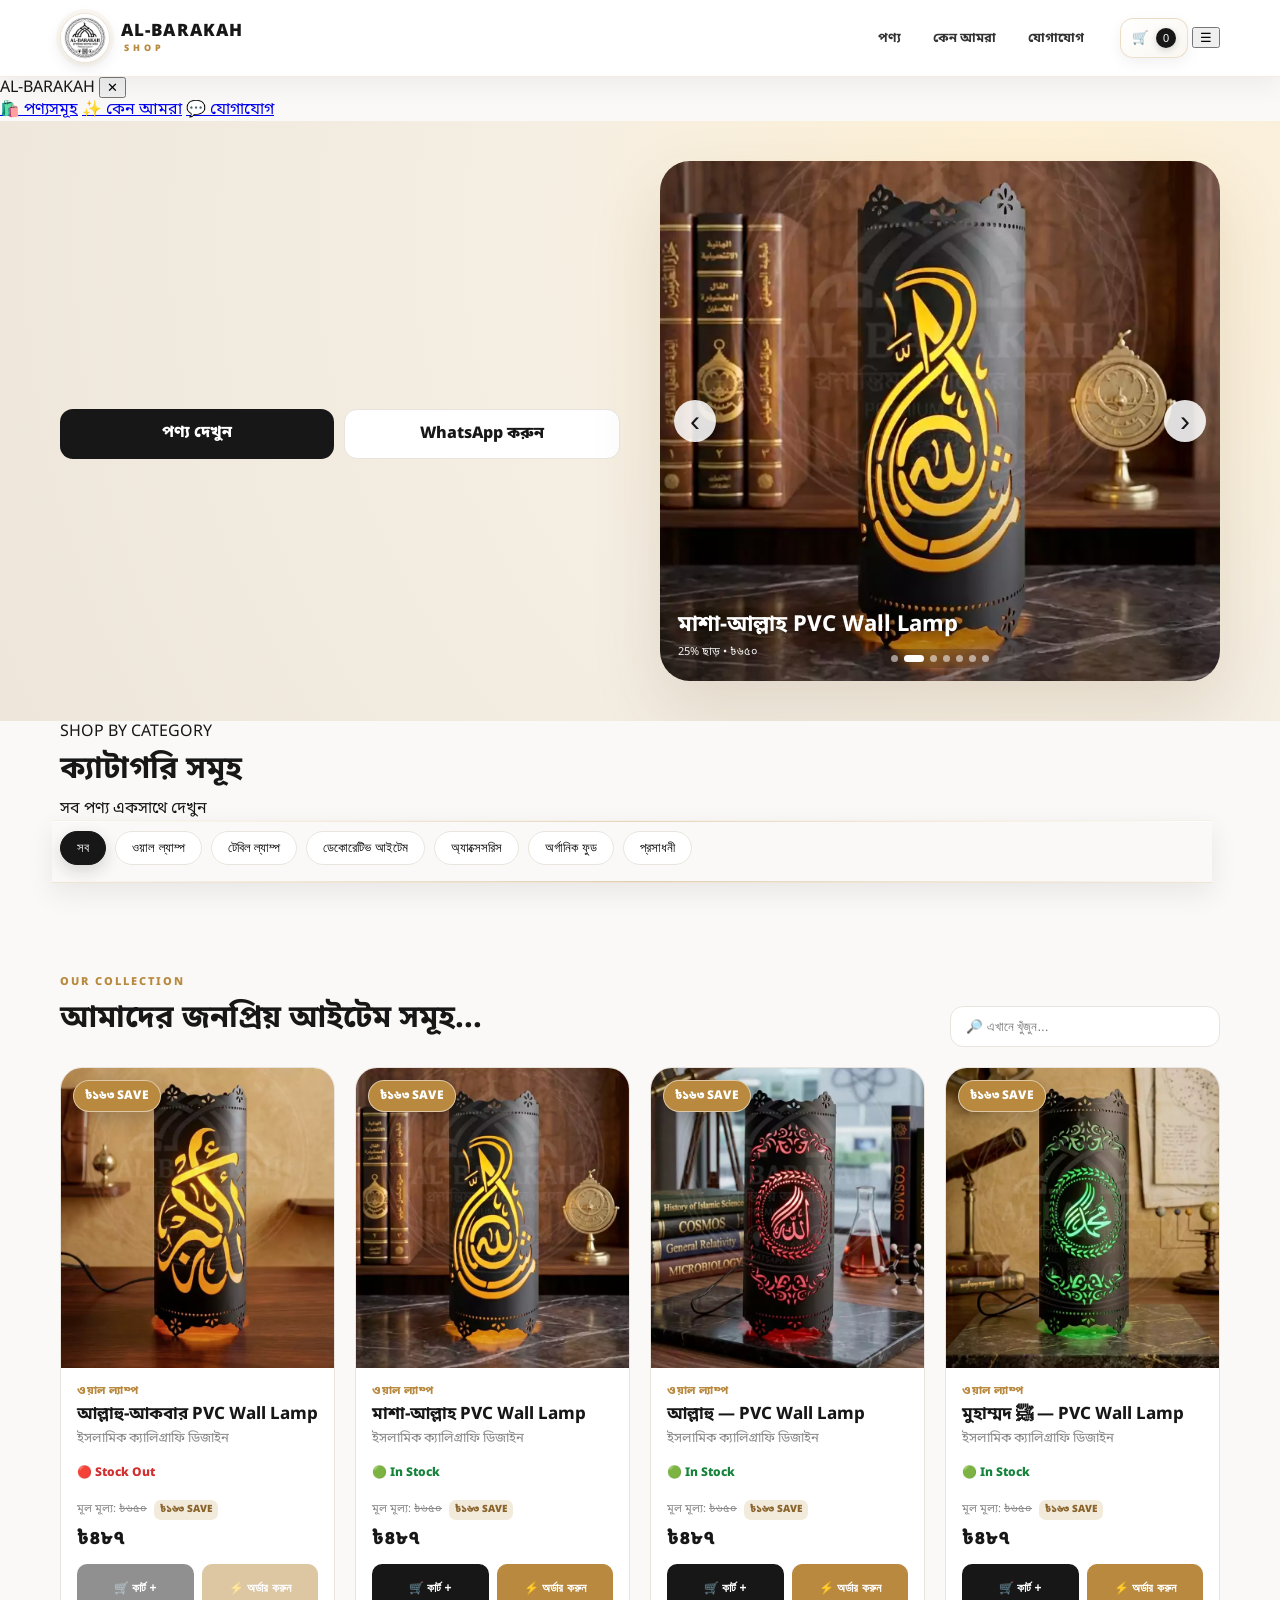
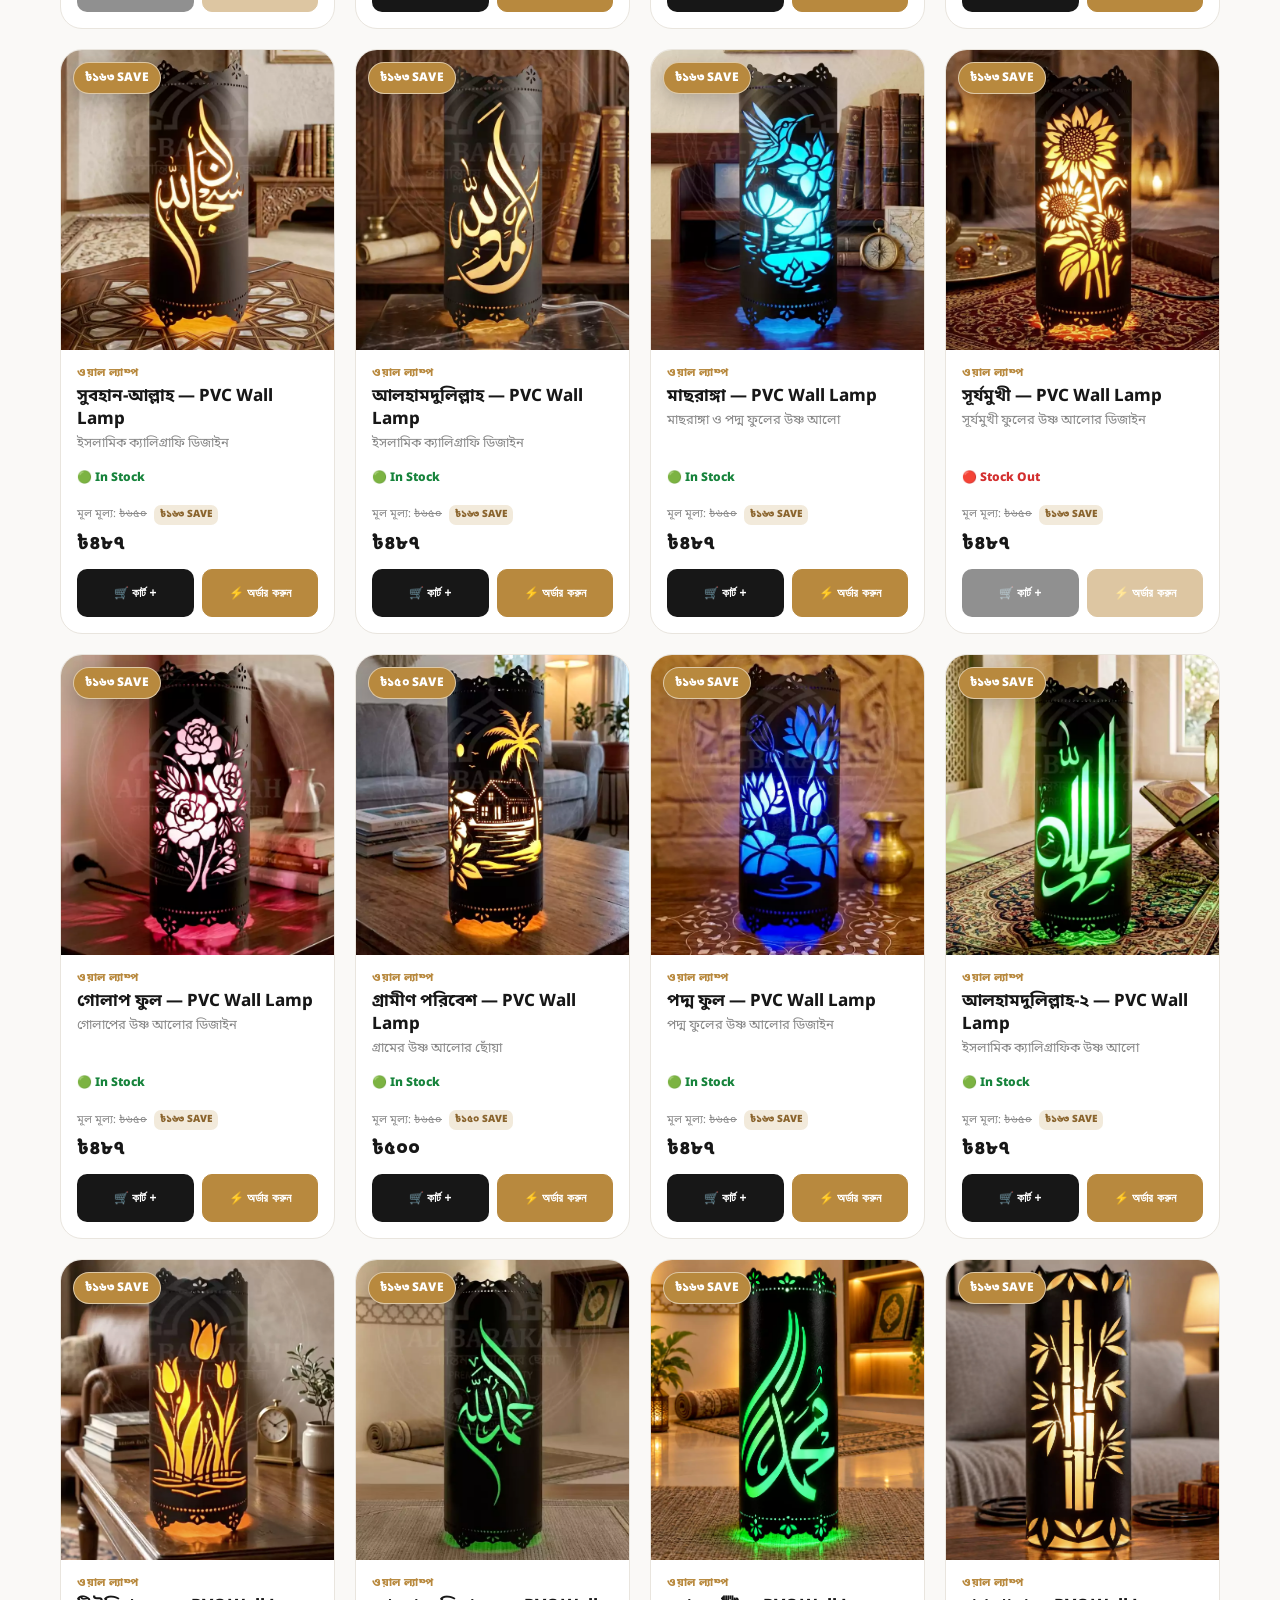
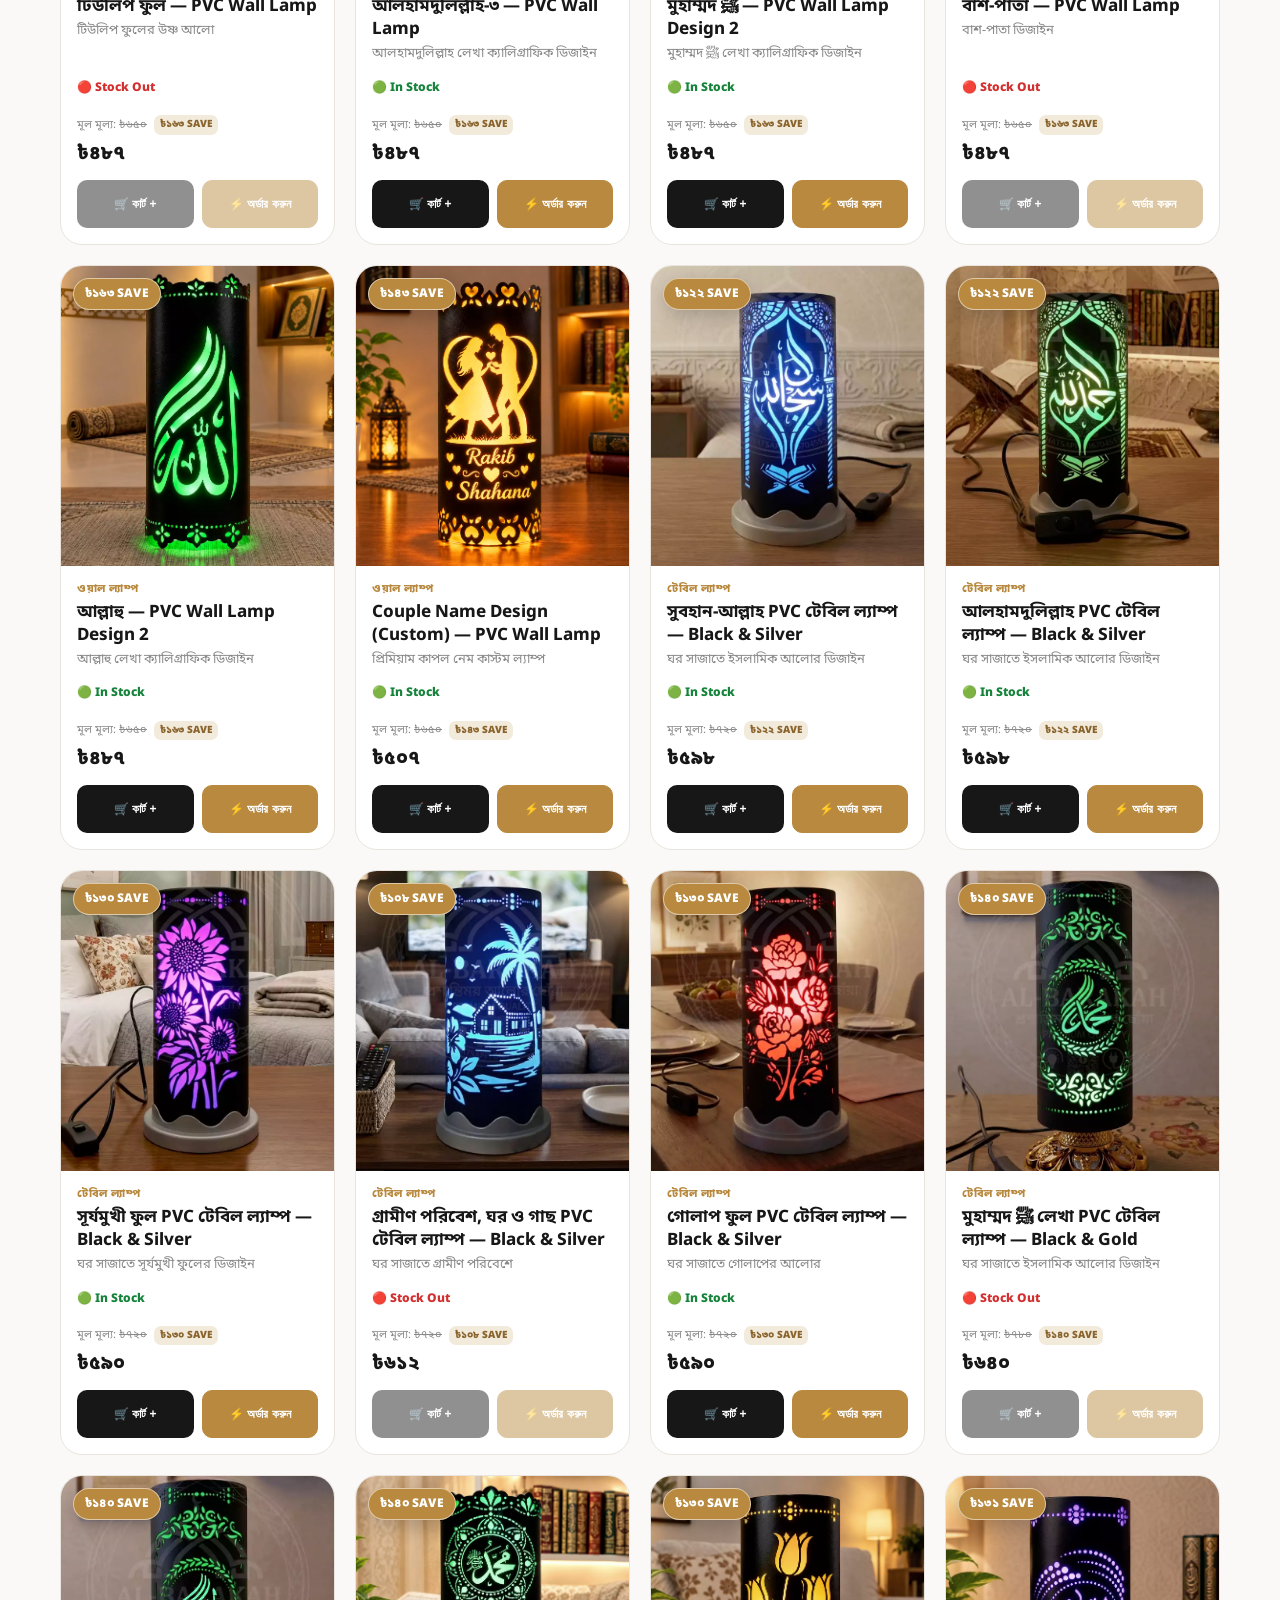
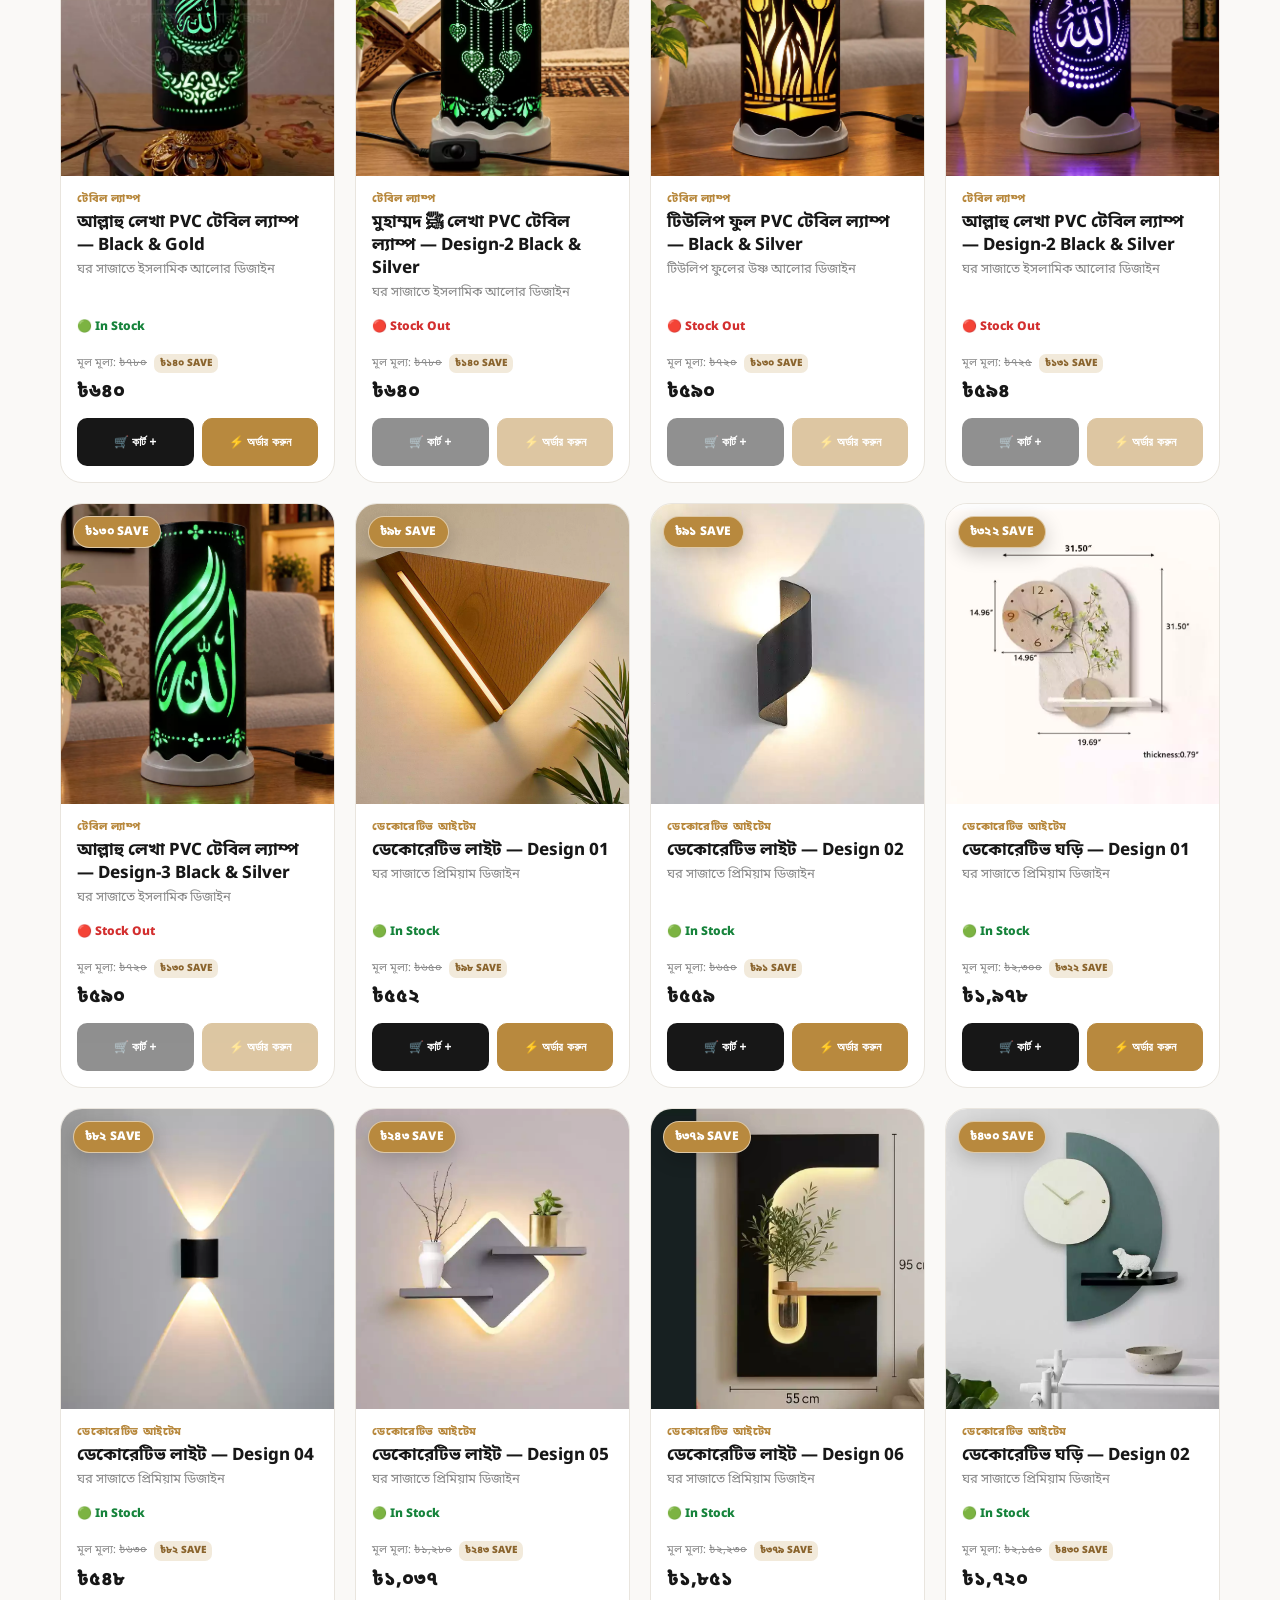
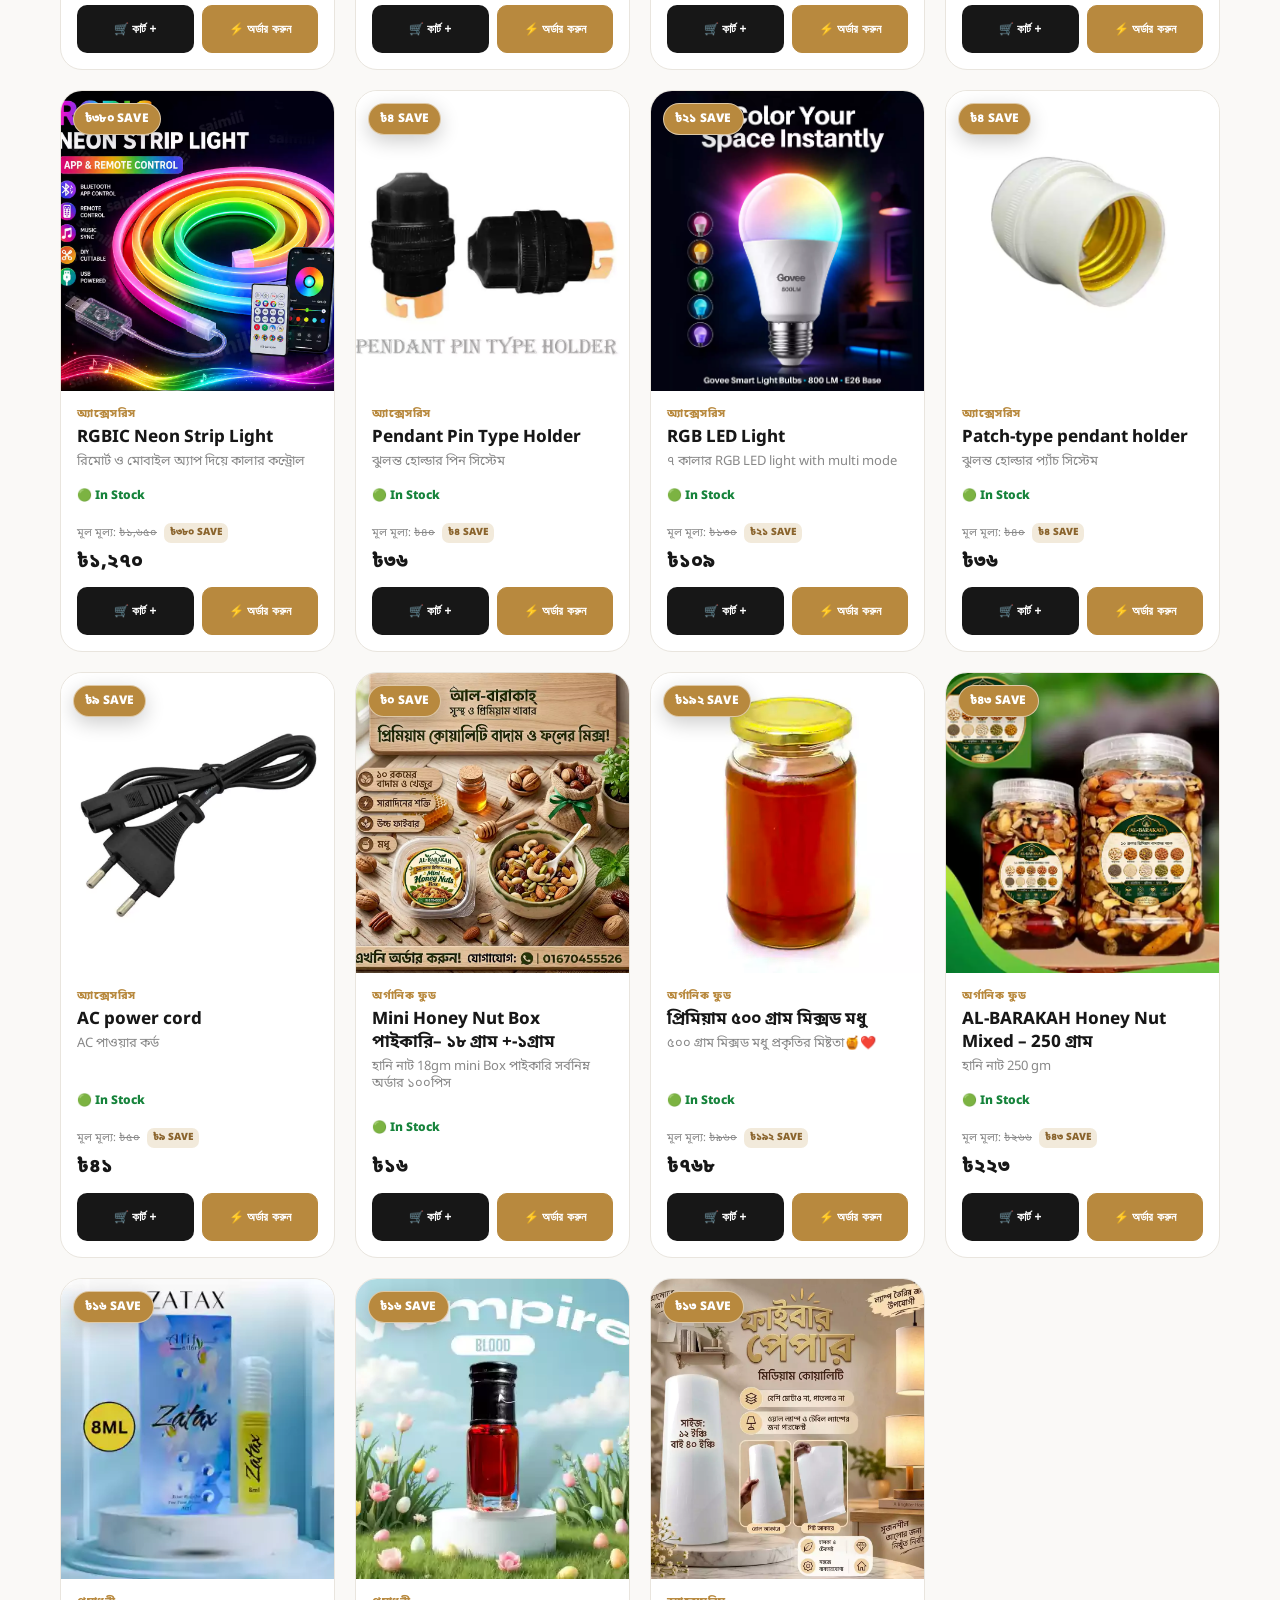
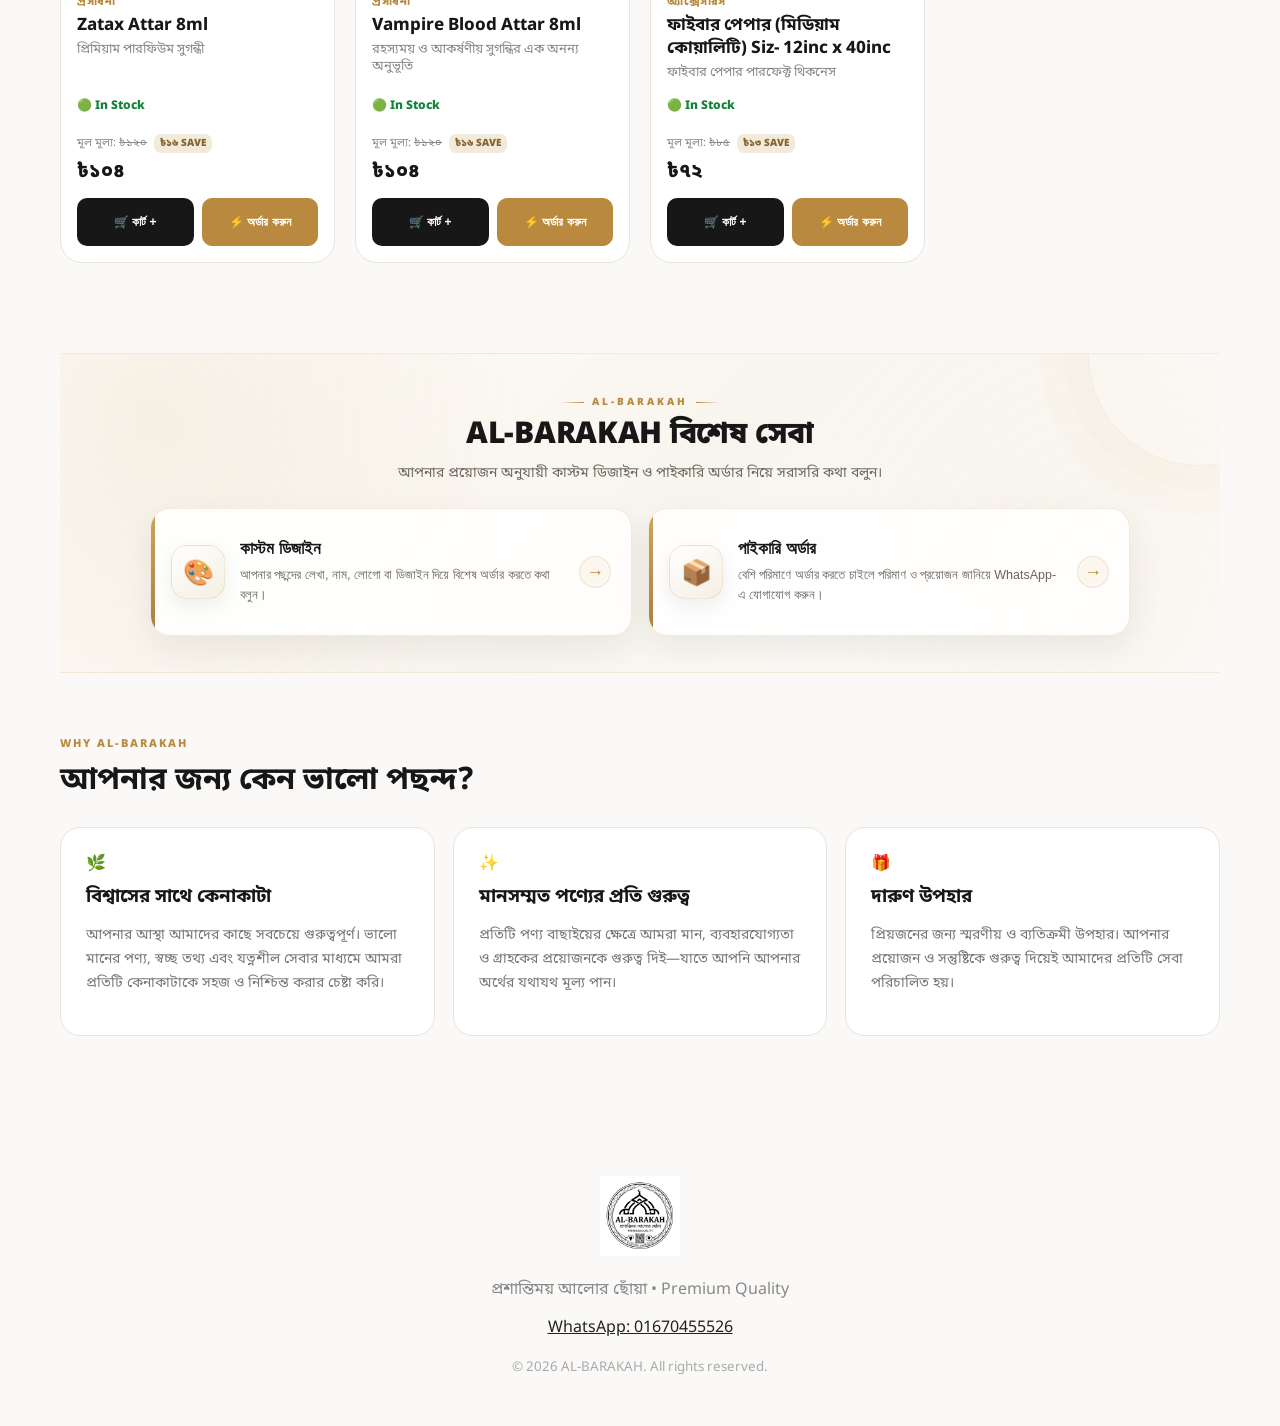
==== index.html @ 03fbe074 "Update index.html" ====
<!DOCTYPE html>
<html lang="bn">
<head>
<meta charset="UTF-8">
<meta name="viewport" content="width=device-width, initial-scale=1.0">
<title>AL-BARAKAH | Premium Products & Trusted Service</title>
<meta name="description" content="AL-BARAKAH Premium Decorative Lamp">
<link rel="stylesheet" href="style.css">
<script>
/* ===== AL-BARAKAH: Always open at the real page top ===== */
(function(){
  try { history.scrollRestoration = "manual"; } catch(e) {}
  function openPageAtTop(){
    if (!window.location.hash) {
      window.scrollTo(0, 0);
      document.documentElement.scrollTop = 0;
      document.body.scrollTop = 0;
    }
  }
  window.addEventListener("load", function(){
    requestAnimationFrame(function(){ setTimeout(openPageAtTop, 0); });
  });
  window.addEventListener("pageshow", function(){
    setTimeout(openPageAtTop, 0);
  });
})();
</script>
</head>
<body>
<header class="header">
  <div class="container nav">
    <a href="#" class="brand" aria-label="AL-BARAKAH SHOP"><span class="brand-logo"><img src="images/logo.webp" alt="AL-BARAKAH"></span><span class="brand-copy"><strong>AL-BARAKAH</strong><small>SHOP</small></span></a>
    <nav class="desktop-nav"><a href="#products">পণ্য</a><a href="#why">কেন আমরা</a><a href="#contact">যোগাযোগ</a></nav>
    <div class="nav-actions">
      <button class="cart-btn" onclick="openCart()">🛒 <span id="cartCount">0</span></button>
      <button class="mobile-menu-btn" type="button" onclick="toggleMobileMenu()" aria-label="মেনু খুলুন" aria-expanded="false">☰</button>
    </div>
  </div>
</header>

<div id="mobileMenuOverlay" class="mobile-menu-overlay" onclick="closeMobileMenu(event)">
  <aside class="mobile-menu-panel" onclick="event.stopPropagation()">
    <div class="mobile-menu-top">
      <span>AL-BARAKAH</span>
      <button type="button" onclick="closeMobileMenu()">✕</button>
    </div>
    <div class="mobile-menu-links">
      <a href="#products" onclick="closeMobileMenu()">🛍️ <span>পণ্যসমূহ</span></a>
      <a href="#why" onclick="closeMobileMenu()">✨ <span>কেন আমরা</span></a>
      <a href="#contact" onclick="closeMobileMenu()">💬 <span>যোগাযোগ</span></a>
    </div>
  </aside>
</div>



<section class="hero">
 <div class="container hero-grid">
  <div class="hero-copy">
   <!-- <span class="pill">✨ PREMIUM QUALITY</span> 
   <!-- =====================================================
     AL-BARAKAH PREMIUM FLASH OFFER
===================================================== -->

<section class="alba-flash-offer" id="albaFlashOffer">

  <div class="container">

    <div class="flash-offer-card">

      <div class="flash-offer-glow"></div>

      <div class="flash-offer-content">

        <div class="flash-offer-badge">
          🔥 LIMITED TIME OFFER
        </div>

        <h2 id="offerTitle">
          ২৪ ঘণ্টার জন্য বিশেষ অফার!
        </h2>

        <p id="offerDescription">
          নির্দিষ্ট সময়ের মধ্যে অর্ডার করলে ডেলিভারি সম্পূর্ণ ফ্রি।
        </p>

        <div class="offer-benefit" id="offerBenefit">
          🚚 <strong>FREE DELIVERY</strong>
        </div>

        <div class="offer-countdown-title">
          ⏳ অফার শেষ হতে বাকি
        </div>

        <div class="offer-countdown">

          <div class="countdown-box">
            <strong id="offerDays">00</strong>
            <span>দিন</span>
          </div>

          <div class="countdown-separator">:</div>

          <div class="countdown-box">
            <strong id="offerHours">00</strong>
            <span>ঘণ্টা</span>
          </div>

          <div class="countdown-separator">:</div>

          <div class="countdown-box">
            <strong id="offerMinutes">00</strong>
            <span>মিনিট</span>
          </div>

          <div class="countdown-separator">:</div>

          <div class="countdown-box">
            <strong id="offerSeconds">00</strong>
            <span>সেকেন্ড</span>
          </div>

        </div>

        <div class="offer-expired" id="offerExpired">
          ⛔ এই অফারটির সময় শেষ হয়ে গেছে।
        </div>

        <a
          href="#products"
          class="offer-order-btn"
          id="offerOrderBtn"
        >
          🛒 এখনই অর্ডার করুন
        </a>

      </div>

    </div>

  </div>

</section>
   <div class="hero-actions"><a class="btn primary" href="#products">পণ্য দেখুন</a><a  class="btn ghost" href="https://wa.me/8801670455526" target="_blank">WhatsApp করুন</a></div>
  </div>
  <div class="hero-slider" id="heroSlider" aria-label="প্রোডাক্ট ছবি স্লাইডার">
   <div class="hero-slide-track" id="heroSlideTrack"></div>
   <button class="hero-slider-arrow hero-prev" type="button" onclick="heroPrev()" aria-label="আগের ছবি">‹</button>
   <button class="hero-slider-arrow hero-next" type="button" onclick="heroNext()" aria-label="পরের ছবি">›</button>
   <div class="hero-dots" id="heroDots"></div>
  </div>
 </div>
</section>






<main class="container">
 <section class="collection-area" id="products">

   <div class="category-panel">
     <div class="category-panel-head">
       <div>
         <span class="category-kicker">SHOP BY CATEGORY</span>
         <h2>ক্যাটাগরি সমূহ</h2>
       </div>
       <span class="category-count-badge">সব পণ্য একসাথে দেখুন</span>
     </div>
     <div id="categories" class="categories"></div>
   </div>

   <section class="section-head collection-head">
     <div>
       <span class="eyebrow">OUR COLLECTION</span>
       <h2>আমাদের জনপ্রিয় আইটেম সমূহ...</h2>
     </div>
     <input id="search" oninput="renderProducts()" placeholder="🔎 এখানে খুঁজুন...">
   </section>

   <div id="productGrid" class="products"></div>
 </section>


<section class="alba-special-services" id="special-services">
  <div class="container">
    <div class="special-services-head">
      <span class="special-kicker">AL-BARAKAH</span>
      <h2>AL-BARAKAH বিশেষ সেবা</h2>
      <p>আপনার প্রয়োজন অনুযায়ী কাস্টম ডিজাইন ও পাইকারি অর্ডার নিয়ে সরাসরি কথা বলুন।</p>
    </div>
    <div class="special-services-grid">
      <button class="special-service-card custom-card" type="button" onclick="openBusinessForm('custom')">
        <span class="special-service-icon">🎨</span>
        <span class="special-service-content">
          <strong>কাস্টম ডিজাইন</strong>
          <span>আপনার পছন্দের লেখা, নাম, লোগো বা ডিজাইন দিয়ে বিশেষ অর্ডার করতে কথা বলুন।</span>
        </span>
        <span class="special-service-arrow">→</span>
      </button>
      <button class="special-service-card wholesale-card" type="button" onclick="openBusinessForm('wholesale')">
        <span class="special-service-icon">📦</span>
        <span class="special-service-content">
          <strong>পাইকারি অর্ডার</strong>
          <span>বেশি পরিমাণে অর্ডার করতে চাইলে পরিমাণ ও প্রয়োজন জানিয়ে WhatsApp-এ যোগাযোগ করুন।</span>
        </span>
        <span class="special-service-arrow">→</span>
      </button>
    </div>
  </div>
</section>



 <section class="why" id="why">
  <span class="eyebrow">WHY AL-BARAKAH</span><h2>আপনার জন্য কেন ভালো পছন্দ?</h2>
  <div class="why-grid"><article>🌿<h3>বিশ্বাসের সাথে কেনাকাটা</h3><p>আপনার আস্থা আমাদের কাছে সবচেয়ে গুরুত্বপূর্ণ। ভালো মানের পণ্য, স্বচ্ছ তথ্য এবং যত্নশীল সেবার মাধ্যমে আমরা প্রতিটি কেনাকাটাকে সহজ ও নিশ্চিন্ত করার চেষ্টা করি।</p></article><article>✨<h3>মানসম্মত পণ্যের প্রতি গুরুত্ব</h3><p>প্রতিটি পণ্য বাছাইয়ের ক্ষেত্রে আমরা মান, ব্যবহারযোগ্যতা ও গ্রাহকের প্রয়োজনকে গুরুত্ব দিই—যাতে আপনি আপনার অর্থের যথাযথ মূল্য পান।</p></article><article>🎁<h3>দারুণ উপহার</h3><p>প্রিয়জনের জন্য স্মরণীয় ও ব্যতিক্রমী উপহার। আপনার প্রয়োজন ও সন্তুষ্টিকে গুরুত্ব দিয়েই আমাদের প্রতিটি সেবা পরিচালিত হয়।</p></article></div>
 </section>
</main>



<!-- Custom / Wholesale business form -->
<div id="businessOverlay" class="overlay business-overlay" onclick="closeBusinessForm(event)">
 <div class="business-modal" onclick="event.stopPropagation()">
  <button class="modal-close" type="button" onclick="closeBusinessForm()">✕</button>
  <span id="businessEyebrow" class="eyebrow">SPECIAL ORDER</span>
  <h2 id="businessTitle">কাস্টম ডিজাইন</h2>
  <p id="businessDescription" class="business-description"></p>
  <form onsubmit="submitBusinessForm(event)">
   <label>নাম<input id="businessName" required placeholder="আপনার নাম"></label>
   <label>মোবাইল<input id="businessPhone" required inputmode="tel" placeholder="01XXXXXXXXX"></label>
   <label id="businessQtyLabel">প্রয়োজনীয় পরিমাণ<input id="businessQty" type="number" min="1" value="1" required></label>
   <label>আপনার প্রয়োজন<textarea id="businessDetails" required placeholder="আপনার ডিজাইন/অর্ডারের প্রয়োজনীয় তথ্য লিখুন..."></textarea></label>
   <button class="btn primary full business-submit" type="submit">💬 WhatsApp-এ বিস্তারিত পাঠান</button>
  </form>
 </div>
</div>

<!-- Product details modal -->
<div id="productModal" class="overlay product-overlay" onclick="closeProduct(event)">
  <div class="product-modal" onclick="event.stopPropagation()">
    <button class="modal-close" onclick="closeProduct()">✕</button>
    <div class="modal-gallery">
      <div class="main-photo-wrap">
        <button class="gallery-arrow left" onclick="prevProductImage()">‹</button>
        <img id="modalImage" class="main-photo" src="images/lamp-01.webp" alt="Product">
        <button class="gallery-arrow right" onclick="nextProductImage()">›</button>
        <span class="photo-count">৫টি ছবি</span>
      </div>
      <div id="modalThumbs" class="modal-thumbs"></div>
    </div>
    <div class="modal-info">
      <span id="modalCategory" class="p-cat"></span>
      <h2 id="modalTitle"></h2>
      <div id="modalPrice" class="modal-price"></div>
      <div id="modalStockStatus" class="modal-stock-status"></div>
      <div class="detail-heading">পণ্যের বিস্তারিত</div>
      <p id="modalDesc" class="modal-desc"></p>
      <div class="detail-heading">বিশেষ বৈশিষ্ট্য</div>
      <ul id="modalFeatures" class="feature-list"></ul>
      <div class="modal-actions">
        <button class="btn ghost" onclick="add(currentProduct.id);if(!IS_PRODUCT_PAGE)closeProduct()">🛒 কার্টে যোগ করুন</button>
        <button class="btn primary" onclick="orderNow(currentProduct.id)">⚡ অর্ডার করুন</button>
        <button class="btn whatsapp-btn" onclick="if(currentProduct){window.open('https://wa.me/'+WHATSAPP+'?text='+encodeURIComponent('আমি এই পণ্যটি সম্পর্কে জানতে চাই: '+currentProduct.name+' — '+money(currentPrice(currentProduct))),'_blank')}">💬 WhatsApp</button>
      </div>
    </div>
  </div>
</div>

<div id="cartOverlay" class="overlay" onclick="closeCart(event)"><aside class="drawer" onclick="event.stopPropagation()">
 <div class="drawer-top"><h2>আপনার কার্ট</h2><button onclick="closeCart()">✕</button></div>
 <div id="cartItems"></div>
 <div class="total"><span>পণ্য মোট</span><b id="cartTotal">৳0</b></div>
 <button class="btn primary full" onclick="openCheckout()">Checkout করুন</button>
</aside></div>

<div id="checkoutOverlay" class="overlay" onclick="closeCheckout(event)"><div class="checkout" onclick="event.stopPropagation()">
 <button class="close" onclick="closeCheckout()">✕</button>
 <span class="eyebrow">CHECKOUT</span><h2>অর্ডার কনফার্ম করুন</h2>
 <form onsubmit="placeOrder(event)">
  <label>নাম<input id="name" required placeholder="আপনার নাম"></label>
  <label>মোবাইল<input id="phone" required inputmode="tel" placeholder="01XXXXXXXXX"></label>
  <label>সম্পূর্ণ ঠিকানা<textarea id="address" required placeholder="বাড়ি/রোড, এলাকা, থানা, জেলা"></textarea></label>
  <label>ডেলিভারি এলাকা
   <select id="deliveryArea" onchange="renderCheckout()" required>
    <option value="dhaka">ঢাকার ভেতর — ৳70</option>
    <option value="outside">ঢাকার বাইরে — ৳130</option>
   </select>
  </label>
  <input id="weight" type="hidden" value="1">
  <div class="delivery-note">📦 <b>ডেলিভারি চার্জ:</b> ঢাকার ভেতর ৳70 এবং ঢাকার বাইরে ৳130। ১ কেজির বেশি হলে প্রতি অতিরিক্ত কেজিতে ৳20 করে যোগ হবে।</div>
  <input id="delivery" type="hidden" value="70">
  <div id="checkoutSummary" class="summary"></div>
  <button class="btn primary full" type="submit">📱 অর্ডার কনফার্ম করুন</button>
 </form>
</div></div>

<footer id="contact"><div class="container footer">
 <img src="images/logo.webp" alt="AL-BARAKAH"><p>প্রশান্তিময় আলোর ছোঁয়া • Premium Quality</p>
 <a href="https://wa.me/8801670455526" target="_blank">WhatsApp: 01670455526</a>
 <small>© <span id="year"></span> AL-BARAKAH. All rights reserved.</small>
</div></footer>
<script src="script.js"></script>
</body></html>
---- style.css ----
@import url('https://fonts.googleapis.com/css2?family=Noto+Sans+Bengali:wght@400;500;600;700;800&display=swap');
:root{--ink:#171717;--muted:#777;--cream:#f8f4ed;--gold:#b8893e;--line:#e9e5de;--white:#fff}*{box-sizing:border-box}html{scroll-behavior:smooth}body{margin:0;background:#faf9f7;color:var(--ink);font-family:'Noto Sans Bengali',sans-serif}.container{width:min(1160px,92%);margin:auto}.header{position:sticky;top:0;z-index:20;background:#fffffff2;border-bottom:1px solid var(--line);backdrop-filter:blur(15px)}.nav{height:76px;display:flex;align-items:center;gap:30px}.brand{height:60px;display:flex;align-items:center}.brand img{width:145px;height:60px;object-fit:contain}.nav nav{margin-left:auto;display:flex;gap:25px}.nav nav a{color:#333;text-decoration:none;font-size:14px}.cart-btn{border:1px solid var(--line);background:#fff;border-radius:14px;padding:10px 14px;cursor:pointer}.cart-btn span{display:inline-grid;place-items:center;background:var(--ink);color:#fff;border-radius:50%;font-size:11px;width:20px;height:20px;margin-left:3px}.hero{background:radial-gradient(circle at 80% 20%,#fff1d3,#f5eee3 45%,#eee6da);overflow:hidden}.hero-grid{min-height:600px;display:grid;grid-template-columns:1fr 1fr;align-items:center;gap:40px}.pill{display:inline-block;background:#fff;border:1px solid var(--line);padding:7px 13px;border-radius:30px;font-size:11px;letter-spacing:1.5px;font-weight:800}.hero h1{font-size:clamp(36px,5vw,62px);line-height:1.13;margin:18px 0}.hero h1 span{color:var(--gold)}.hero p{color:#666;line-height:1.9;max-width:570px}.hero-actions{display:flex;gap:12px;margin-top:25px}.btn{border:0;border-radius:13px;padding:13px 20px;font-weight:800;text-decoration:none;display:inline-block;cursor:pointer}.primary{background:var(--ink);color:#fff}.ghost{background:#fff;color:var(--ink);border:1px solid var(--line)}.hero-image{height:520px;display:flex;justify-content:center;align-items:center}.hero-image img{height:100%;width:100%;object-fit:cover;border-radius:30px;box-shadow:0 30px 70px #5d442022}.trust{background:#fff;border-bottom:1px solid var(--line);display:flex;justify-content:center;gap:80px;padding:20px}.trust div{display:grid;grid-template-columns:auto 1fr;column-gap:9px;align-items:center}.trust small{grid-column:2;color:#888}.section-head{display:flex;justify-content:space-between;align-items:end;padding:65px 0 20px}.eyebrow{font-size:11px;letter-spacing:2px;font-weight:800;color:var(--gold)}h2{font-size:31px;margin:7px 0}.section-head input{width:270px;border:1px solid var(--line);border-radius:13px;padding:12px 15px;outline:none;background:#fff}.categories{display:flex;gap:9px;overflow:auto;padding-bottom:20px}.cat{border:1px solid var(--line);background:#fff;border-radius:30px;padding:8px 16px;white-space:nowrap;cursor:pointer}.cat.active{background:var(--ink);color:#fff}.products{display:grid;grid-template-columns:repeat(4,1fr);gap:20px;padding-bottom:80px}.product{background:#fff;border:1px solid var(--line);border-radius:22px;overflow:hidden;transition:.2s}.product:hover{transform:translateY(-4px);box-shadow:0 20px 45px #0000000b}.pimg{height:300px;overflow:hidden;background:#eee}.pimg img{width:100%;height:100%;object-fit:cover}.pinfo{padding:16px}.pinfo h3{font-size:17px;margin:0 0 4px}.pinfo p{font-size:13px;color:#888;margin:0 0 13px}.price{font-size:20px;font-weight:800}.add{float:right;background:var(--ink);color:#fff;border:0;border-radius:10px;padding:9px 12px;cursor:pointer;font-weight:800}.order-btn{white-space:nowrap}.why{padding:25px 0 90px}.why-grid{display:grid;grid-template-columns:repeat(3,1fr);gap:18px;margin-top:25px}.why-grid article{background:#fff;border:1px solid var(--line);padding:25px;border-radius:20px}.why-grid h3{margin:10px 0 5px}.why-grid p{color:#777;font-size:14px;line-height:1.7}.overlay{display:none;position:fixed;inset:0;background:#0009;z-index:50}.overlay.show{display:block}.drawer{height:100%;width:min(450px,94%);margin-left:auto;background:#fff;padding:24px;overflow:auto}.drawer-top{display:flex;justify-content:space-between;align-items:center}.drawer-top button,.close{border:0;background:#f2f2f2;border-radius:9px;padding:8px;cursor:pointer}.cart-row{display:flex;gap:12px;padding:15px 0;border-bottom:1px solid var(--line)}.thumb{width:65px;height:65px;border-radius:12px;overflow:hidden;background:#eee}.thumb img{width:100%;height:100%;object-fit:cover}.cart-row h4{margin:0;font-size:14px}.qty{display:flex;align-items:center;gap:8px;margin-top:6px}.qty button{width:25px;height:25px;border:1px solid #ddd;background:#fff;border-radius:6px}.remove{margin-left:auto;border:0;background:none;color:#999}.total{display:flex;justify-content:space-between;padding:20px 0;font-size:20px}.full{width:100%;text-align:center}.checkout{width:min(510px,94%);max-height:92vh;overflow:auto;background:#fff;border-radius:24px;padding:28px;margin:4vh auto;position:relative}.checkout .close{position:absolute;right:18px;top:18px}.checkout label{font-size:13px;font-weight:700;display:block;margin:13px 0}.checkout input,.checkout textarea{display:block;width:100%;margin-top:6px;border:1px solid var(--line);border-radius:12px;padding:12px;outline:none}.summary{background:#f8f7f5;border-radius:14px;padding:14px;margin:15px 0}.summary div{display:flex;justify-content:space-between;margin:6px 0;font-size:13px}.footer{padding:50px 0;text-align:center}.footer img{width:160px;height:80px;object-fit:contain}.footer p{color:#888}.footer a{color:#222}.footer small{display:block;margin-top:20px;color:#aaa}@media(max-width:850px){.nav nav{display:none}.hero-grid{grid-template-columns:1fr;min-height:auto;padding:55px 0}.hero-copy{text-align:center}.hero-copy p{margin-left:auto;margin-right:auto}.hero-actions{justify-content:center}.hero-image{height:430px}.products{grid-template-columns:repeat(2,1fr)}.trust{gap:25px;justify-content:space-around}.trust div{font-size:13px}.trust small{font-size:11px}.why-grid{grid-template-columns:1fr}.section-head{align-items:stretch;flex-direction:column;gap:15px}.section-head input{width:100%}}@media(max-width:520px){.nav{height:68px}.brand img{width:125px}.hero h1{font-size:34px}.hero-image{height:390px}.trust{display:grid;grid-template-columns:1fr;gap:12px}.products{gap:10px}.pimg{height:230px}.pinfo{padding:12px}.pinfo h3{font-size:15px}.price{font-size:17px}.add{font-size:11px;padding:7px}.product-bottom{align-items:stretch}.product-actions{grid-template-columns:1fr 1fr;width:100%;}.product-actions .add{width:100%;font-size:10px;padding:8px 5px}.section-head{padding-top:45px}}
/* ===== V5 PRODUCT DETAILS ===== */
body.modal-open{overflow:hidden}
.p-cat{display:inline-block;color:var(--gold);font-size:11px;font-weight:800;letter-spacing:.6px;margin-bottom:5px}
.product{cursor:pointer}
.view-badge{position:absolute;left:12px;top:12px;background:#b8893e;color:#fff;border:1px solid #fff8;padding:7px 11px;border-radius:20px;font-size:12px;font-weight:900;box-shadow:0 6px 20px #0003;letter-spacing:.2px}
.pimg{position:relative}
.product-bottom{display:flex;flex-direction:column;align-items:stretch;gap:12px}
.product-bottom .add{float:none}
.product-actions{display:grid;grid-template-columns:1fr 1fr;gap:8px;width:100%}
.product-actions .add{width:100%;font-size:12px;padding:10px 8px;white-space:nowrap}
.product-actions .cart-action{background:#f7f5f1;color:var(--ink);border:1px solid var(--line)}
.product-actions .order-btn{background:var(--gold);color:#fff;border:1px solid var(--gold)}
.product-overlay{overflow:auto;padding:30px 0}
.product-modal{position:relative;width:min(1040px,94%);margin:20px auto;background:#fff;border-radius:28px;display:grid;grid-template-columns:1.05fr .95fr;overflow:hidden;box-shadow:0 30px 100px #0007;animation:modalIn .22s ease}
@keyframes modalIn{from{opacity:0;transform:translateY(15px) scale(.98)}to{opacity:1;transform:none}}
.modal-close{position:absolute;right:16px;top:16px;z-index:5;border:0;background:#ffffffdd;width:38px;height:38px;border-radius:50%;font-size:18px;cursor:pointer;box-shadow:0 6px 18px #0002}
.modal-gallery{background:#f4f1ec;padding:28px;display:flex;flex-direction:column;justify-content:center;min-width:0}
.main-photo-wrap{position:relative;background:#fff;border-radius:22px;overflow:hidden;aspect-ratio:1/1;display:flex;align-items:center;justify-content:center}
.main-photo{width:100%;height:100%;object-fit:cover;display:block}
.gallery-arrow{position:absolute;top:50%;transform:translateY(-50%);z-index:2;border:0;background:#ffffffdd;width:42px;height:42px;border-radius:50%;font-size:30px;line-height:1;cursor:pointer;box-shadow:0 6px 18px #0002}
.gallery-arrow.left{left:12px}.gallery-arrow.right{right:12px}
.photo-count{position:absolute;right:14px;bottom:14px;background:#171717dd;color:#fff;padding:6px 10px;border-radius:18px;font-size:11px;font-weight:700}
.modal-thumbs{display:grid;grid-template-columns:repeat(5,1fr);gap:9px;margin-top:12px}
.thumb-btn{padding:0;border:2px solid transparent;background:#fff;border-radius:12px;overflow:hidden;aspect-ratio:1;cursor:pointer}
.thumb-btn.active{border-color:var(--gold)}
.thumb-btn img{width:100%;height:100%;object-fit:cover;display:block}
.modal-info{padding:48px 42px 38px;overflow:auto;max-height:85vh}
.modal-info h2{font-size:32px;line-height:1.25;margin:5px 0 10px;padding-right:35px}
.modal-price{font-size:28px;font-weight:900;margin-bottom:22px}
.detail-heading{font-size:14px;font-weight:900;margin-top:22px;margin-bottom:7px}
.modal-desc{font-size:14px;color:#666;line-height:1.95;margin:0}
.feature-list{list-style:none;padding:0;margin:8px 0 0;color:#555;font-size:13px;line-height:2}
.modal-actions{display:flex;gap:10px;margin-top:26px;flex-wrap:wrap}
.modal-actions .btn{flex:1;text-align:center;min-width:150px}.modal-actions .primary{background:var(--gold)}
.whatsapp-btn{background:#168c4b;color:#fff;border:0}
@media(max-width:850px){.product-modal{grid-template-columns:1fr;width:min(680px,94%)}.modal-info{max-height:none;padding:30px 24px 28px}.modal-gallery{padding:18px}.modal-info h2{font-size:26px}.product-overlay{padding:15px 0}}
@media(max-width:520px){.product-overlay{padding:0}.product-modal{width:100%;min-height:100vh;border-radius:0;margin:0}.modal-gallery{padding:14px}.modal-info{padding:24px 18px}.modal-thumbs{gap:5px}.gallery-arrow{width:36px;height:36px;font-size:26px}.modal-actions{flex-direction:column}.modal-actions .btn{width:100%}}

.delivery-note{margin:10px 0 14px;padding:12px 14px;border:1px solid #eadfca;background:#fffaf0;border-radius:12px;color:#6b5734;font-size:13px;line-height:1.65}.checkout select,.checkout input[type="number"]{width:100%;box-sizing:border-box}.checkout select{padding:12px 13px;border:1px solid #ddd;border-radius:10px;background:#fff;font:inherit;margin-top:6px}.checkout input[type="number"]{margin-top:6px}

/* ===== V8 PRICE DISPLAY ===== */
.price-box{display:flex;align-items:center;gap:7px;flex-wrap:wrap;line-height:1.35;min-width:0}
.old-price{font-size:11px;color:#8a8a8a;white-space:nowrap}
.discount-badge{display:inline-flex;align-items:center;justify-content:center;background:#f2eadb;color:#8a642d;border-radius:7px;padding:3px 6px;font-size:10px;font-weight:900;white-space:nowrap}
.current-price{display:block;width:100%;font-size:19px;color:var(--ink);font-weight:900}
.modal-price .price-box{gap:10px;margin-bottom:4px}
.modal-price .old-price{font-size:14px}
.modal-price .discount-badge{font-size:11px;padding:5px 8px}
.modal-price .current-price{font-size:28px;margin-top:2px}
@media(max-width:520px){.old-price{font-size:10px}.discount-badge{font-size:9px}.current-price{font-size:16px}.modal-price .current-price{font-size:24px}}

/* ===== V12 RESPONSIVE PRODUCT HERO SLIDER ===== */
.hero-slider{position:relative;height:520px;min-width:0;border-radius:30px;overflow:hidden;background:#f0ece5;box-shadow:0 30px 70px #5d442022;isolation:isolate;cursor:pointer}
.hero-slide-track{display:flex;width:100%;height:100%;transition:transform .65s cubic-bezier(.22,.61,.36,1)}
.hero-slide{position:relative;min-width:100%;height:100%;display:flex;align-items:center;justify-content:center;background:#f5f1eb}
.hero-slide img{width:100%;height:100%;object-fit:cover;display:block;user-select:none;-webkit-user-drag:none}
.hero-slide::after{content:"";position:absolute;inset:0;background:linear-gradient(180deg,transparent 55%,#00000045 100%);pointer-events:none}
.hero-slide-info{position:absolute;left:18px;right:18px;bottom:22px;z-index:2;color:#fff;text-shadow:0 2px 10px #0008}
.hero-slide-info strong{display:block;font-size:clamp(15px,2vw,22px);line-height:1.35}
.hero-slide-info small{display:block;margin-top:4px;font-size:11px;opacity:.95}
.hero-slider-arrow{position:absolute;top:50%;transform:translateY(-50%);z-index:4;width:42px;height:42px;border:0;border-radius:50%;background:#ffffffdd;color:#171717;font-size:30px;line-height:1;display:grid;place-items:center;cursor:pointer;box-shadow:0 8px 22px #0002;transition:.2s}
.hero-slider-arrow:hover{transform:translateY(-50%) scale(1.05);background:#fff}
.hero-prev{left:14px}.hero-next{right:14px}
.hero-dots{
  position:absolute;
  z-index:4;
  left:50%;
  bottom:13px;
  transform:translateX(-50%);
  display:flex;
  align-items:center;
  justify-content:center;
  gap:6px;
  width:max-content;
  max-width:calc(100% - 90px);
  padding:6px 9px;
  border-radius:20px;
  background:#00000030;
  backdrop-filter:blur(6px);
  -webkit-backdrop-filter:blur(6px);
  overflow:hidden;
  box-sizing:border-box;
}

.hero-dot{
  flex:0 0 auto;
  width:7px;
  height:7px;
  min-width:7px;
  border:0;
  padding:0;
  border-radius:50%;
  background:#fff8;
  cursor:pointer;
  transition:.25s ease;
}

.hero-dot.active{
  width:20px;
  min-width:20px;
  border-radius:10px;
  background:#fff;
}

/* Premium product discovery card */
.premium-discovery-card{
  position:relative;
  width:min(1040px,94%);
  margin:24px auto 0;
  overflow:hidden;
  border:1px solid rgba(212,175,55,.35);
  border-radius:28px;
  background:
    radial-gradient(circle at 85% 15%, rgba(212,175,55,.16), transparent 32%),
    linear-gradient(135deg,#fffdf7 0%,#f8f3e6 48%,#fff 100%);
  box-shadow:0 18px 50px rgba(82,61,13,.10);
}
.premium-discovery-glow{
  position:absolute;
  width:220px;
  height:220px;
  right:-90px;
  top:-100px;
  border-radius:50%;
  background:rgba(212,175,55,.18);
  filter:blur(4px);
  pointer-events:none;
}
.premium-discovery-content{
  position:relative;
  z-index:1;
  max-width:820px;
  margin:0 auto;
  padding:38px 34px 36px;
  text-align:center;
}
.premium-discovery-badge{
  display:inline-flex;
  align-items:center;
  justify-content:center;
  min-height:32px;
  padding:6px 13px;
  border:1px solid rgba(212,175,55,.45);
  border-radius:999px;
  background:rgba(255,255,255,.72);
  color:#80620c;
  font-size:11px;
  font-weight:900;
  letter-spacing:.08em;
}
.premium-discovery-content h2{
  margin:14px auto 10px;
  color:#30250d;
  font-size:clamp(22px,3vw,32px);
  line-height:1.25;
}
.premium-discovery-content p{
  max-width:720px;
  margin:0 auto 22px;
  color:#665f50;
  font-size:15px;
  line-height:1.85;
}
.premium-products-btn{
  position:relative;
  display:inline-flex;
  align-items:center;
  justify-content:center;
  gap:8px;
  min-height:50px;
  padding:13px 23px;
  border:1px solid rgba(166,129,24,.65);
  border-radius:15px;
  background:linear-gradient(135deg,#fffdf7,#f1df9f);
  color:#654900;
  font-family:inherit;
  font-size:14px;
  font-weight:900;
  cursor:pointer;
  box-shadow:0 8px 22px rgba(122,90,0,.14),inset 0 1px 0 rgba(255,255,255,.95);
  transition:transform .22s ease,box-shadow .22s ease,border-color .22s ease;
}
.premium-products-btn:hover{
  transform:translateY(-2px);
  border-color:rgba(166,129,24,.9);
  box-shadow:0 12px 28px rgba(122,90,0,.20),inset 0 1px 0 rgba(255,255,255,1);
}
.premium-products-btn:active{transform:translateY(0)}
@media(max-width:520px){
  .premium-discovery-card{width:calc(100% - 24px);margin-top:18px;border-radius:22px}
  .premium-discovery-content{padding:28px 18px 26px}
  .premium-discovery-content h2{font-size:22px}
  .premium-discovery-content p{font-size:14px;line-height:1.75}
  .premium-products-btn{width:100%;min-height:52px}
}

@media(max-width:850px){
 .hero-grid{grid-template-columns:1fr;gap:28px;padding:48px 0 42px}
 .hero-copy{order:1}.hero-slider{order:2;height:min(78vw,470px);max-height:470px;border-radius:24px}
 .hero-image{display:none}
}
@media(max-width:520px){
 .container{width:min(94%,1160px)}
 .hero-grid{padding:34px 0 30px;gap:22px}
 .hero h1{font-size:32px;line-height:1.2;margin:14px 0}
 .hero p{font-size:13px;line-height:1.75}
 .hero-actions{flex-direction:column;align-items:stretch;margin-top:19px}
 .hero-actions .btn{text-align:center;width:100%;padding:11px 15px}
 .hero-slider{height:calc(100vw - 28px);min-height:270px;max-height:420px;border-radius:20px}
 .hero-slider-arrow{width:36px;height:36px;font-size:25px}
 .hero-prev{left:9px}.hero-next{right:9px}
 .hero-slide-info{left:14px;right:14px;bottom:25px}
 .hero-slide-info strong{font-size:15px}
 .hero-slide-info small{font-size:10px}
.hero-dots{
  bottom:9px;
  max-width:calc(100% - 70px);
  gap:5px;
  padding:5px 8px;
}

.hero-dot{
  width:6px;
  min-width:6px;
  height:6px;
}

.hero-dot.active{
  width:17px;
  min-width:17px;
}
 .trust{padding:15px 12px}
 h2{font-size:26px}
 .products{grid-template-columns:repeat(2,minmax(0,1fr));}
 .pimg{height:auto;aspect-ratio:1/1}
 .pinfo h3{line-height:1.35;min-height:2.7em}
 .product-actions{gap:6px}
}

/* ===== CUSTOM / WHOLESALE QUICK ACTIONS ===== */
.business-quick-actions{background:#fff;border-bottom:1px solid var(--line);padding:16px 0}
.business-quick-grid{display:grid;grid-template-columns:repeat(2,minmax(0,1fr));gap:12px}
.business-quick-btn{border:1px solid var(--line);background:#fff;border-radius:14px;padding:13px 18px;display:flex;align-items:center;justify-content:center;gap:9px;font:inherit;font-size:14px;font-weight:800;color:var(--ink);cursor:pointer;transition:.2s;box-shadow:0 5px 18px #00000008}
.business-quick-btn:hover{transform:translateY(-1px);border-color:#d8c39f;box-shadow:0 10px 24px #0000000d}
.business-quick-btn.wholesale{background:#fbf7ef;border-color:#eadfca}
.business-overlay{overflow:auto;padding:20px 0}
.business-modal{position:relative;width:min(520px,94%);margin:5vh auto;background:#fff;border-radius:24px;padding:34px 30px;box-shadow:0 30px 100px #0007;animation:modalIn .22s ease}
.business-modal h2{margin:6px 0 8px;font-size:30px}
.business-description{margin:0 0 18px;color:#777;font-size:14px;line-height:1.8}
.business-modal label{font-size:13px;font-weight:700;display:block;margin:12px 0}
.business-modal input,.business-modal textarea{display:block;width:100%;margin-top:6px;border:1px solid var(--line);border-radius:12px;padding:12px;outline:none;font:inherit}
.business-modal textarea{min-height:105px;resize:vertical}
.business-submit{margin-top:8px}

/* ===== PREMIUM STICKY CATEGORY BAR ===== */
.categories{
  position:sticky;
  top:76px;
  z-index:19;
  background:rgba(250,249,247,.94);
  -webkit-backdrop-filter:blur(16px) saturate(140%);
  backdrop-filter:blur(16px) saturate(140%);
  border-top:1px solid rgba(184,137,62,.08);
  border-bottom:1px solid rgba(184,137,62,.18);
  box-shadow:0 10px 28px rgba(23,23,23,.08),0 1px 0 rgba(255,255,255,.85) inset;
  padding:10px 8px 17px;
  margin-left:-8px;
  margin-right:-8px;
  scrollbar-width:none;
  -ms-overflow-style:none;
  overscroll-behavior-x:contain;
  scroll-behavior:smooth;
}
.categories::-webkit-scrollbar{display:none}
.categories:before{
  content:"";
  position:absolute;
  left:0;right:0;top:0;height:1px;
  background:linear-gradient(90deg,transparent,rgba(184,137,62,.35),transparent);
  pointer-events:none;
}
.categories:after{
  content:"";
  position:absolute;
  left:0;right:0;bottom:0;height:1px;
  background:linear-gradient(90deg,transparent,rgba(184,137,62,.38),transparent);
  pointer-events:none;
}
.categories .cat{
  flex:0 0 auto;
  position:relative;
  transition:transform .18s ease,box-shadow .18s ease,border-color .18s ease,background .18s ease,color .18s ease;
  -webkit-tap-highlight-color:transparent;
}
.categories .cat:hover{
  transform:translateY(-1px);
  border-color:rgba(184,137,62,.35);
  box-shadow:0 5px 14px rgba(23,23,23,.07);
}
.categories .cat.active{
  border-color:var(--ink);
  box-shadow:0 6px 16px rgba(23,23,23,.16);
}
.categories .cat:active{transform:scale(.97)}
@media(max-width:850px){
  .categories{top:76px}
}
@media(max-width:520px){
  .categories{
    top:68px;
    padding:8px 5px 14px;
    margin-left:-5px;
    margin-right:-5px;
    gap:7px;
  }
}

/* ===== MOBILE TYPOGRAPHY ONLY — DESKTOP UNCHANGED ===== */
@media(max-width:520px){
  .hero h1{font-size:29px;line-height:1.25;margin:12px 0}
  .hero p{font-size:12.5px;line-height:1.7}
  .hero-actions .btn{font-size:13px;padding:10px 13px}
  .section-head{padding-top:38px;padding-bottom:16px}
  .section-head h2,h2{font-size:22px;line-height:1.35}
  .eyebrow{font-size:10px;letter-spacing:1.6px}
  .section-head input{font-size:13px;padding:10px 12px}
  .categories{gap:7px;padding-bottom:16px}
  .cat{font-size:12px;padding:7px 13px}
  .pinfo{padding:11px}
  .p-cat{font-size:9px;margin-bottom:4px}
  .pinfo h3{font-size:14px;line-height:1.4;min-height:2.8em;margin-bottom:4px}
  .pinfo p{font-size:11.5px;line-height:1.55;margin-bottom:10px}
  .old-price{font-size:9.5px}
  .discount-badge{font-size:9px;padding:3px 5px}
  .current-price{font-size:17px}
  .product-actions{gap:5px}
  .product-actions .add{font-size:9.5px;padding:7px 4px}
  .business-quick-actions{padding:10px 0}
  .business-quick-grid{gap:8px}
  .business-quick-btn{min-height:44px;padding:9px 8px;font-size:12.5px;border-radius:12px}
  .business-modal{width:calc(100% - 20px);padding:28px 18px;border-radius:20px}
  .business-modal h2{font-size:24px}
  .business-description{font-size:13px;line-height:1.7}
  .business-modal label{font-size:12.5px}
  .business-modal input,.business-modal textarea{font-size:13px;padding:11px}
  .business-submit{font-size:13px;padding:11px 12px}
  .checkout{width:calc(100% - 20px);padding:23px 17px}
  .checkout h2{font-size:22px}
  .checkout label{font-size:12.5px}
  .checkout input,.checkout textarea,.checkout select{font-size:13px;padding:11px 12px}
  .delivery-note{font-size:12px;line-height:1.6;padding:10px 12px}
  .summary div{font-size:12px}
  .checkout .btn{font-size:12.5px;padding:11px 12px}
  .drawer{padding:20px 16px}
  .drawer-top h2{font-size:21px}
  .cart-row h4{font-size:13px}
  .cart-row small{font-size:11px}
  .total{font-size:18px;padding:16px 0}
  .modal-info h2{font-size:23px;line-height:1.35}
  .modal-desc{font-size:13px;line-height:1.8}
  .feature-list{font-size:12px;line-height:1.8}
  .modal-price .current-price{font-size:22px}
  .modal-price .old-price{font-size:11px}
  .modal-price .discount-badge{font-size:10px}
  .modal-actions .btn{font-size:12.5px}
  .why h2{font-size:22px}
  .why-grid h3{font-size:17px}
  .why-grid p{font-size:12.5px;line-height:1.65}
}


/* ===== AL-BARAKAH PREMIUM HEADER ===== */
.header{
  background:rgba(255,255,255,.92);
  border-bottom:1px solid rgba(184,137,62,.16);
  box-shadow:0 8px 28px rgba(23,23,23,.06);
  -webkit-backdrop-filter:blur(18px) saturate(145%);
  backdrop-filter:blur(18px) saturate(145%);
}
.nav{height:76px;gap:24px}
.brand{
  height:60px;
  display:inline-flex;
  align-items:center;
  gap:11px;
  text-decoration:none;
  color:var(--ink);
  min-width:max-content;
  position:relative;
}
.brand-logo{
  width:50px;height:50px;
  display:grid;place-items:center;
  border-radius:50%;
  background:#fff;
  border:1px solid rgba(184,137,62,.24);
  box-shadow:0 5px 16px rgba(23,23,23,.09),0 0 0 4px rgba(184,137,62,.05);
  overflow:hidden;
}
.brand-logo img{width:100%;height:100%;object-fit:contain}
.brand-copy{display:flex;flex-direction:column;line-height:1}
.brand-copy strong{
  font-size:17px;
  letter-spacing:1.1px;
  font-weight:900;
  white-space:nowrap;
}
.brand-copy small{
  margin-top:5px;
  font-size:9px;
  letter-spacing:4px;
  color:var(--gold);
  font-weight:900;
  padding-left:3px;
}
.nav nav{gap:8px;align-items:center}
.nav nav a{
  position:relative;
  color:#333;
  text-decoration:none;
  font-size:13px;
  font-weight:700;
  padding:10px 12px;
  border-radius:10px;
  transition:.18s ease;
}
.nav nav a:hover{background:#faf6ee;color:var(--gold)}
.nav nav a:after{
  content:"";position:absolute;left:12px;right:12px;bottom:5px;height:2px;
  border-radius:10px;background:var(--gold);transform:scaleX(0);transform-origin:center;transition:.18s ease;
}
.nav nav a:hover:after{transform:scaleX(1)}
.cart-btn{
  border:1px solid rgba(184,137,62,.25);
  background:linear-gradient(145deg,#fff,#faf7f1);
  border-radius:13px;
  padding:9px 11px;
  cursor:pointer;
  box-shadow:0 5px 15px rgba(23,23,23,.06);
  transition:transform .18s ease,box-shadow .18s ease,border-color .18s ease;
}
.cart-btn:hover{transform:translateY(-1px);box-shadow:0 8px 20px rgba(23,23,23,.1);border-color:rgba(184,137,62,.42)}
.cart-btn span{background:var(--ink);box-shadow:0 2px 7px rgba(23,23,23,.18)}
@media(max-width:850px){
  .nav{gap:12px}
  .brand-logo{width:46px;height:46px}
  .brand-copy strong{font-size:15px}
  .brand-copy small{font-size:8px;letter-spacing:3.5px}
}
@media(max-width:520px){
  .nav{height:68px;gap:9px}
  .brand{height:54px;gap:8px}
  .brand-logo{width:42px;height:42px;box-shadow:0 4px 12px rgba(23,23,23,.08),0 0 0 3px rgba(184,137,62,.05)}
  .brand-copy strong{font-size:13px;letter-spacing:.8px}
  .brand-copy small{margin-top:4px;font-size:7px;letter-spacing:3px}
  .cart-btn{padding:7px 8px;border-radius:11px;font-size:13px}
  .cart-btn span{width:18px;height:18px;font-size:10px}
}

/* ===== PRODUCT CARDS: PERFECTLY ALIGNED ACTION ROW ===== */
.products{
  align-items:stretch;
}
.product{
  height:100%;
  display:flex;
  flex-direction:column;
}
.product .pinfo{
  flex:1 1 auto;
  min-width:0;
  display:flex;
  flex-direction:column;
}
.product .pinfo .product-bottom{
  margin-top:auto;
  width:100%;
}
.product-actions{
  display:grid !important;
  grid-template-columns:minmax(0,1fr) minmax(0,1fr) !important;
  align-items:stretch !important;
  gap:8px !important;
  width:100% !important;
}
.product-actions .add,
.product-actions .order-btn{
  float:none !important;
  width:100% !important;
  min-width:0 !important;
  height:48px !important;
  margin:0 !important;
  padding:8px 7px !important;
  display:flex !important;
  align-items:center !important;
  justify-content:center !important;
  white-space:nowrap !important;
  overflow:hidden !important;
  text-overflow:clip !important;
  box-sizing:border-box !important;
}
@media(max-width:520px){
  .product-actions{gap:6px !important}
  .product-actions .add,
  .product-actions .order-btn{
    height:44px !important;
    font-size:10.5px !important;
    padding:6px 4px !important;
  }
}


/* ===== AL-BARAKAH PREMIUM SPECIAL SERVICES ===== */
.alba-special-services{
  position:relative;
  margin:10px 0 34px;
  padding:34px 0 36px;
  background:
    radial-gradient(circle at 8% 20%, rgba(184,137,62,.10), transparent 34%),
    radial-gradient(circle at 92% 80%, rgba(184,137,62,.07), transparent 32%),
    linear-gradient(135deg,#fffdf9,#f8f5ee 52%,#fff);
  border-top:1px solid rgba(184,137,62,.13);
  border-bottom:1px solid rgba(184,137,62,.13);
  overflow:hidden;
}
.alba-special-services:before{
  content:"";
  position:absolute;width:220px;height:220px;right:-90px;top:-110px;
  border-radius:50%;border:1px solid rgba(184,137,62,.10);
  box-shadow:0 0 0 24px rgba(184,137,62,.025),0 0 0 48px rgba(184,137,62,.018);
}
.special-services-head{
  text-align:center;max-width:720px;margin:0 auto 22px;
  position:relative;z-index:1;
}
.special-kicker{
  display:inline-flex;align-items:center;gap:8px;font-size:10px;
  font-weight:900;letter-spacing:3px;color:var(--gold);margin-bottom:8px;
}
.special-kicker:before,.special-kicker:after{
  content:"";width:24px;height:1px;
  background:linear-gradient(90deg,transparent,var(--gold));
}
.special-kicker:after{transform:scaleX(-1)}
.special-services-head h2{
  margin:0;font-size:clamp(22px,3vw,30px);line-height:1.2;
  font-weight:900;letter-spacing:-.3px;
}
.special-services-head p{
  margin:9px auto 0;max-width:620px;color:#6c685f;
  font-size:14px;line-height:1.75;
}
.special-services-grid{
  display:grid;grid-template-columns:repeat(2,minmax(0,1fr));
  gap:16px;max-width:980px;margin:0 auto;position:relative;z-index:1;
}
.special-service-card{
  width:100%;min-height:128px;display:flex;align-items:center;gap:15px;
  text-align:left;padding:19px 20px;border:1px solid rgba(184,137,62,.18);
  border-radius:20px;background:rgba(255,255,255,.88);
  box-shadow:0 12px 32px rgba(23,23,23,.07),0 1px 0 rgba(255,255,255,.9) inset;
  cursor:pointer;color:var(--ink);
  transition:transform .22s ease,box-shadow .22s ease,border-color .22s ease;
  position:relative;overflow:hidden;
}
.special-service-card:before{
  content:"";position:absolute;left:0;top:0;bottom:0;width:4px;
  background:linear-gradient(180deg,#c99a4d,#9c7130);opacity:.9;
}
.special-service-card:hover{
  transform:translateY(-3px);border-color:rgba(184,137,62,.38);
  box-shadow:0 18px 40px rgba(23,23,23,.11),0 1px 0 rgba(255,255,255,.95) inset;
}
.special-service-icon{
  width:54px;height:54px;flex:0 0 54px;display:grid;place-items:center;
  border-radius:16px;background:linear-gradient(145deg,#fff,#f5efe3);
  border:1px solid rgba(184,137,62,.18);box-shadow:0 7px 18px rgba(23,23,23,.07);
  font-size:25px;
}
.special-service-content{min-width:0;display:flex;flex-direction:column;gap:6px;flex:1}
.special-service-content strong{font-size:17px;font-weight:900}
.special-service-content span{color:#69655d;font-size:12.5px;line-height:1.65}
.special-service-arrow{
  flex:0 0 32px;width:32px;height:32px;display:grid;place-items:center;
  border-radius:50%;color:var(--gold);background:#fbf7ef;
  border:1px solid rgba(184,137,62,.18);font-size:18px;
  transition:transform .2s ease,background .2s ease;
}
.special-service-card:hover .special-service-arrow{transform:translateX(3px);background:#f7efdf}
@media(max-width:700px){
  .alba-special-services{margin:6px 0 26px;padding:27px 0 29px}
  .special-services-head{margin-bottom:17px;padding:0 8px}
  .special-services-head h2{font-size:21px}
  .special-services-head p{font-size:12px;line-height:1.7;margin-top:7px}
  .special-services-grid{grid-template-columns:1fr;gap:11px}
  .special-service-card{min-height:108px;padding:15px 14px;border-radius:17px;gap:12px}
  .special-service-icon{width:45px;height:45px;flex-basis:45px;border-radius:13px;font-size:21px}
  .special-service-content strong{font-size:15px}
  .special-service-content span{font-size:11.5px;line-height:1.6}
  .special-service-arrow{width:29px;height:29px;flex-basis:29px;font-size:16px}
}


/* ===== V14: CATEGORY / PRODUCT GRID SPACING ===== */
#categories.categories{
  margin-bottom:22px;
}
.products{
  margin-top:0;
}
/* ===== V14: STOCK STATUS ===== */
.stock-row{
  min-height:26px;
  display:flex;
  align-items:center;
  margin-bottom:2px;
}
.stock-status{
  display:inline-flex;
  align-items:center;
  gap:4px;
  font-size:12px;
  font-weight:800;
  line-height:1.2;
}
.stock-in{color:#16833b}
.stock-out{color:#d32f2f}
.product.is-stock-out .pimg img{
  filter:grayscale(.15);
}
.product-actions .add:disabled,
.product-actions .add[disabled],
.modal-actions .btn:disabled{
  opacity:.48;
  cursor:not-allowed!important;
  transform:none!important;
  pointer-events:none;
}
.modal-stock-status{
  margin:4px 0 14px;
}
@media(max-width:520px){
  #categories.categories{margin-bottom:18px}
  .stock-status{font-size:11px}
}

/* =====================================================
   AL-BARAKAH MOBILE CATEGORY — SMART SWIPE UX
   Only mobile category discoverability/hint styles.
   Existing desktop design remains unchanged.
   ===================================================== */

@media (max-width:650px){

  /* Keep the category buttons in one clean horizontal row. */
  #categories.alba-sticky-category{
    position:sticky !important;
    overflow-x:auto !important;
    overflow-y:hidden !important;
    display:flex !important;
    align-items:center !important;
    flex-wrap:nowrap !important;

    /* Reserve space on the RIGHT for the visual swipe cue. */
    padding-right:52px !important;

    -webkit-overflow-scrolling:touch !important;
    scroll-snap-type:x proximity;
    scrollbar-width:none !important;
  }

  #categories.alba-sticky-category::-webkit-scrollbar{
    display:none !important;
  }

  #categories.alba-sticky-category .cat{
    flex:0 0 auto !important;
    position:relative;
    scroll-snap-align:start;
    z-index:2;
  }

  /* -----------------------------------------------------
     RIGHT EDGE FADE
     This stays at the RIGHT edge — never over the first
     category button.
     ----------------------------------------------------- */
  #categories.alba-sticky-category::before{
    content:"" !important;
    position:absolute !important;
    top:0 !important;
    right:0 !important;
    bottom:0 !important;
    left:auto !important;
    width:58px !important;
    height:100% !important;

    background:linear-gradient(
      90deg,
      rgba(250,249,247,0),
      rgba(250,249,247,.96) 72%,
      rgba(250,249,247,1)
    ) !important;

    pointer-events:none !important;
    z-index:8 !important;
  }

  /* -----------------------------------------------------
     RIGHT SWIPE ARROW
     Important: right side only, so it can NEVER cover
     the "সব" button on the left.
     ----------------------------------------------------- */
  #categories.alba-sticky-category::after{
    content:"›" !important;
    position:absolute !important;
    top:50% !important;
    right:10px !important;
    left:auto !important;
    bottom:auto !important;

    width:28px !important;
    height:28px !important;

    display:flex !important;
    align-items:center !important;
    justify-content:center !important;

    margin:0 !important;
    padding:0 !important;

    transform:translateY(-50%) !important;

    border-radius:50% !important;
    background:rgba(184,137,62,.96) !important;
    color:#fff !important;

    font-size:22px !important;
    font-weight:900 !important;
    line-height:1 !important;

    box-shadow:0 5px 14px rgba(0,0,0,.16) !important;

    pointer-events:none !important;
    z-index:10 !important;

    animation:albaCategoryArrow 1.5s ease-in-out infinite !important;
  }

  @keyframes albaCategoryArrow{
    0%,100%{
      transform:translate(0,-50%);
      opacity:.92;
    }
    50%{
      transform:translate(5px,-50%);
      opacity:1;
    }
  }

  /* -----------------------------------------------------
     FIRST-VISIT HINT
     Created by the existing JS only on the first visit.
     ----------------------------------------------------- */
  .alba-category-wrap{
    position:relative;
    width:100%;
    margin-bottom:50px !important;
  }

  .alba-category-wrap #albaCategorySwipeHint{
    display:none;
    position:absolute;
    left:50%;
    bottom:-43px;

    transform:translate(-50%,10px) scale(.96);

    z-index:50;
    width:max-content;
    max-width:calc(100% - 24px);

    align-items:center;
    justify-content:center;
    gap:6px;

    padding:8px 14px;
    border-radius:999px;

    background:#171717;
    color:#fff;

    font-size:11px;
    font-weight:700;
    line-height:1.4;
    white-space:nowrap;

    box-shadow:0 7px 20px rgba(0,0,0,.18);

    opacity:0;
    pointer-events:none;

    transition:
      opacity .35s ease,
      transform .35s ease;
  }

  .alba-category-wrap #albaCategorySwipeHint.show{
    display:flex;
    opacity:1;
    transform:translate(-50%,0) scale(1);
  }

  .alba-hint-icon{
    display:inline-block;
    font-size:14px;
    animation:albaHintHand 1s ease-in-out infinite;
  }

  .alba-hint-arrow{
    display:inline-block;
    font-size:15px;
    font-weight:900;
    animation:albaHintArrow 1s ease-in-out infinite;
  }

  @keyframes albaHintHand{
    0%,100%{transform:translateX(0)}
    50%{transform:translateX(4px)}
  }

  @keyframes albaHintArrow{
    0%,100%{transform:translateX(0)}
    50%{transform:translateX(5px)}
  }
}

/* Extra-small phones */
@media(max-width:380px){

  #categories.alba-sticky-category{
    padding-right:48px !important;
  }

  #categories.alba-sticky-category::before{
    width:52px !important;
  }

  #categories.alba-sticky-category::after{
    right:8px !important;
    width:26px !important;
    height:26px !important;
    font-size:21px !important;
  }

  .alba-category-wrap{
    margin-bottom:48px !important;
  }

  .alba-category-wrap #albaCategorySwipeHint{
    font-size:10px;
    padding:7px 11px;
    bottom:-40px;
  }
}


/* =====================================================
   AL-BARAKAH SMART MOBILE CATEGORY — FINAL FIX
   Arrow is OUTSIDE the horizontal scroll viewport.
   No other site sections are changed.
   ===================================================== */
.category-scroll-shell{
  position:relative;
  width:100%;
}
.category-scroll-shell .categories{
  width:100%;
}
.category-scroll-arrow{
  display:none;
}
.category-scroll-hint{
  display:none;
}

@media (max-width:650px){
  .category-scroll-shell{
    position:sticky;
    top:68px;
    z-index:19;
    width:calc(100% + 10px);
    margin-left:-5px;
    margin-right:-5px;
    background:rgba(250,249,247,.94);
    -webkit-backdrop-filter:blur(16px) saturate(140%);
    backdrop-filter:blur(16px) saturate(140%);
    border-top:1px solid rgba(184,137,62,.08);
    border-bottom:1px solid rgba(184,137,62,.18);
    box-shadow:0 10px 28px rgba(23,23,23,.08),0 1px 0 rgba(255,255,255,.85) inset;
    padding:8px 0 14px;
    box-sizing:border-box;
  }

  .category-scroll-shell .categories,
  .category-scroll-shell #categories.alba-sticky-category{
    position:relative !important;
    top:auto !important;
    z-index:1 !important;
    margin:0 !important;
    padding:0 52px 0 8px !important;
    width:100% !important;
    min-height:42px;
    display:flex !important;
    align-items:center !important;
    gap:7px !important;
    overflow-x:auto !important;
    overflow-y:hidden !important;
    scrollbar-width:none !important;
    -ms-overflow-style:none !important;
    -webkit-overflow-scrolling:touch !important;
    overscroll-behavior-x:contain !important;
    scroll-behavior:smooth !important;
    scroll-snap-type:none !important;
    box-shadow:none !important;
    border:0 !important;
    background:transparent !important;
    backdrop-filter:none !important;
    -webkit-backdrop-filter:none !important;
  }

  .category-scroll-shell .categories::-webkit-scrollbar{
    display:none !important;
  }

  .category-scroll-shell .categories .cat{
    flex:0 0 auto !important;
    position:relative !important;
    z-index:2 !important;
    margin:0 !important;
    scroll-snap-align:none !important;
  }

  /* The arrow is a SIBLING of #categories, not its pseudo-element. */
  .category-scroll-arrow{
    position:absolute;
    right:8px;
    top:50%;
    transform:translateY(-50%);
    width:30px;
    height:30px;
    display:flex;
    align-items:center;
    justify-content:center;
    border-radius:50%;
    background:rgba(184,137,62,.96);
    color:#fff;
    font-size:23px;
    font-weight:900;
    line-height:1;
    box-shadow:0 5px 14px rgba(0,0,0,.16);
    z-index:20;
    pointer-events:none;
    opacity:0;
    transition:opacity .25s ease,transform .25s ease;
  }

  .category-scroll-arrow.show{
    opacity:1;
    animation:albaCategoryOutsideArrow 1.45s ease-in-out infinite;
  }

  .category-scroll-shell.has-overflow .category-scroll-arrow.show{
    display:flex;
  }

  .category-scroll-shell.no-overflow .category-scroll-arrow{
    display:none !important;
  }

  /* Fade is also OUTSIDE the scroll content. */
  .category-scroll-fade{
    position:absolute;
    right:0;
    top:0;
    bottom:0;
    width:58px;
    z-index:15;
    pointer-events:none;
    background:linear-gradient(90deg,rgba(250,249,247,0),rgba(250,249,247,.96));
  }

  .category-scroll-hint{
    position:absolute;
    left:50%;
    bottom:-43px;
    transform:translate(-50%,8px) scale(.97);
    align-items:center;
    justify-content:center;
    gap:6px;
    width:max-content;
    max-width:calc(100% - 28px);
    padding:8px 14px;
    border-radius:999px;
    background:#171717;
    color:#fff;
    font-size:11px;
    font-weight:700;
    line-height:1.4;
    white-space:nowrap;
    box-shadow:0 7px 22px rgba(0,0,0,.18);
    z-index:30;
    pointer-events:none;
    opacity:0;
    transition:opacity .3s ease,transform .3s ease;
  }

  .category-scroll-hint.show{
    display:flex;
    opacity:1;
    transform:translate(-50%,0) scale(1);
  }

  .category-scroll-hint .hint-hand{
    display:inline-block;
    font-size:14px;
    animation:albaHintHandOutside 1s ease-in-out infinite;
  }

  .category-scroll-hint .hint-arrow{
    display:inline-block;
    font-size:15px;
    font-weight:900;
    animation:albaHintArrowOutside 1s ease-in-out infinite;
  }

  @keyframes albaCategoryOutsideArrow{
    0%,100%{transform:translate(0,-50%)}
    50%{transform:translate(5px,-50%)}
  }
  @keyframes albaHintHandOutside{
    0%,100%{transform:translateX(0)}
    50%{transform:translateX(4px)}
  }
  @keyframes albaHintArrowOutside{
    0%,100%{transform:translateX(0)}
    50%{transform:translateX(6px)}
  }
}

@media (max-width:380px){
  .category-scroll-shell{
    width:calc(100% + 10px);
    margin-left:-5px;
    margin-right:-5px;
  }
  .category-scroll-shell .categories,
  .category-scroll-shell #categories.alba-sticky-category{
    padding-left:7px !important;
    padding-right:49px !important;
  }
  .category-scroll-arrow{
    right:7px;
    width:27px;
    height:27px;
    font-size:21px;
  }
  .category-scroll-fade{width:52px}
  .category-scroll-hint{
    font-size:10px;
    padding:7px 11px;
    bottom:-40px;
  }
}



/* =====================================================
   AL-BARAKAH MOBILE KEYBOARD SAFE MODAL
   Chrome + Facebook In-App Browser + Android WebView
   ===================================================== */

@media (max-width:650px){

  #checkoutOverlay,
  #cartOverlay,
  #productModal,
  #businessOverlay,
  #businessFormOverlay{

    overflow-y:auto;
    -webkit-overflow-scrolling:touch;
    overscroll-behavior:contain;

  }


  #checkoutOverlay .modal,
  #cartOverlay .modal,
  #productModal .modal,
  #businessOverlay .modal,
  #businessFormOverlay .modal{

    max-height:none;
    min-height:0;

  }


  #checkoutOverlay input,
  #checkoutOverlay textarea,
  #checkoutOverlay select,
  #businessOverlay input,
  #businessOverlay textarea,
  #businessOverlay select,
  #businessFormOverlay input,
  #businessFormOverlay textarea,
  #businessFormOverlay select{

    scroll-margin-top:30px;
    scroll-margin-bottom:180px;

  }

}


/* =====================================================
   AL-BARAKAH PREMIUM FLASH OFFER
===================================================== */

.alba-flash-offer{
  padding:24px 0 10px;
}

.flash-offer-card{
  position:relative;
  overflow:hidden;
  border-radius:24px;
  padding:32px 24px;
  background:
    radial-gradient(circle at 10% 20%, rgba(255,255,255,.15), transparent 30%),
    linear-gradient(135deg,#111827,#1f2937 55%,#111827);
  border:1px solid rgba(255,255,255,.12);
  box-shadow:
    0 18px 45px rgba(0,0,0,.14),
    inset 0 1px 0 rgba(255,255,255,.08);
  text-align:center;
}

.flash-offer-glow{
  position:absolute;
  width:240px;
  height:240px;
  border-radius:50%;
  background:rgba(255,190,60,.13);
  filter:blur(45px);
  top:-100px;
  right:-70px;
  pointer-events:none;
}

.flash-offer-content{
  position:relative;
  z-index:2;
  max-width:720px;
  margin:auto;
}

.flash-offer-badge{
  display:inline-flex;
  align-items:center;
  justify-content:center;
  padding:7px 15px;
  border-radius:999px;
  background:rgba(255,255,255,.1);
  border:1px solid rgba(255,255,255,.14);
  color:#f8d27a;
  font-size:12px;
  font-weight:800;
  letter-spacing:.8px;
  margin-bottom:12px;
}

.flash-offer-card h2{
  margin:0;
  color:#fff;
  font-size:clamp(23px,4vw,36px);
  line-height:1.2;
  font-weight:900;
}

.flash-offer-card p{
  margin:10px auto 15px;
  max-width:620px;
  color:rgba(255,255,255,.78);
  font-size:15px;
  line-height:1.7;
}

.offer-benefit{
  display:inline-flex;
  align-items:center;
  justify-content:center;
  gap:7px;
  margin:4px auto 20px;
  padding:9px 17px;
  border-radius:12px;
  background:rgba(255,255,255,.08);
  color:#fff;
  border:1px solid rgba(255,255,255,.1);
  font-size:14px;
}

.offer-countdown-title{
  color:rgba(255,255,255,.68);
  font-size:12px;
  font-weight:700;
  margin-bottom:9px;
}

.offer-countdown{
  display:flex;
  align-items:center;
  justify-content:center;
  gap:7px;
  margin-bottom:22px;
}

.countdown-box{
  width:72px;
  min-height:68px;
  display:flex;
  flex-direction:column;
  align-items:center;
  justify-content:center;
  border-radius:14px;
  background:rgba(255,255,255,.08);
  border:1px solid rgba(255,255,255,.12);
  backdrop-filter:blur(8px);
  -webkit-backdrop-filter:blur(8px);
}

.countdown-box strong{
  color:#fff;
  font-size:25px;
  line-height:1;
  font-weight:900;
}

.countdown-box span{
  margin-top:6px;
  color:rgba(255,255,255,.62);
  font-size:10px;
  font-weight:700;
}

.countdown-separator{
  color:rgba(255,255,255,.45);
  font-size:22px;
  font-weight:900;
}

.offer-order-btn{
  display:inline-flex;
  align-items:center;
  justify-content:center;
  min-height:46px;
  padding:0 24px;
  border-radius:13px;
  text-decoration:none;
  background:#fff;
  color:#111827;
  font-size:14px;
  font-weight:900;
  box-shadow:0 8px 22px rgba(0,0,0,.18);
  transition:.2s ease;
}

.offer-order-btn:hover{
  transform:translateY(-2px);
}

.offer-expired{
  display:none;
  color:rgba(255,255,255,.75);
  font-size:14px;
  font-weight:700;
  margin:10px 0 18px;
}

.alba-flash-offer.offer-ended .offer-countdown,
.alba-flash-offer.offer-ended .offer-countdown-title{
  display:none;
}

.alba-flash-offer.offer-ended .offer-expired{
  display:block;
}

.alba-flash-offer.offer-ended .offer-order-btn{
  opacity:.65;
}


/* =====================================================
   MOBILE
===================================================== */

@media(max-width:650px){

  .alba-flash-offer{
    padding:10px 0 5px;
  }

  .flash-offer-card{
    border-radius:19px;
    padding:10px 7px;
  }

  .flash-offer-badge{
    font-size:10px;
    padding:6px 12px;
  }

  .flash-offer-card h2{
    font-size:23px;
  }

  .flash-offer-card p{
    font-size:13px;
    line-height:1.6;
  }

  .offer-benefit{
    font-size:12px;
    padding:8px 13px;
  }

  .offer-countdown{
    gap:4px;
  }

  .countdown-box{
    width:58px;
    min-height:61px;
    border-radius:11px;
  }

  .countdown-box strong{
    font-size:21px;
  }

  .countdown-box span{
    font-size:9px;
  }

  .countdown-separator{
    font-size:17px;
  }

  .offer-order-btn{
    width:100%;
    min-height:45px;
  }

}


@media(max-width:380px){

  .countdown-box{
    width:51px;
    min-height:57px;
  }

  .countdown-box strong{
    font-size:19px;
  }

  .countdown-separator{
    font-size:15px;
  }

}



.checkout-offer-row{
  display:flex;
  align-items:center;
  justify-content:space-between;
  gap:12px;
  margin:8px 0;
  padding:9px 11px;
  border-radius:10px;
  background:rgba(0,128,80,.07);
}

.checkout-offer-row b{
  font-weight:900;
}



/* =====================================================
   HERO BUTTONS — ALWAYS SIDE BY SIDE
   ===================================================== */

.hero-actions {
  display: flex;
  flex-direction: row;
  flex-wrap: nowrap;
  gap: 10px;
  width: 100%;
}

.hero-actions .btn {
  flex: 1 1 0;
  min-width: 0;
  white-space: nowrap;
  text-align: center;
  padding-left: 12px;
  padding-right: 12px;
}


/* =====================================================
   MOBILE
   ===================================================== */

@media (max-width: 480px) {

  .hero-actions {
    display: flex;
    flex-direction: row;
    flex-wrap: nowrap;
    gap: 8px;
  }

  .hero-actions .btn {
    flex: 1 1 0;
    min-width: 0;
    white-space: nowrap;
    font-size: 13px;
    padding: 11px 8px;
  }

}


/* =====================================================
   AL-BARAKAH PRODUCT DETAILS PAGE
   Reuses the existing product-details UI without overlay.
===================================================== */
.product-page{padding:28px 0 80px}
.product-page-shell{position:relative;width:min(1040px,94%);margin:0 auto;background:#fff;border:1px solid var(--line);border-radius:28px;display:grid;grid-template-columns:1.05fr .95fr;overflow:hidden;box-shadow:0 20px 60px #0000000a}
.product-page .modal-gallery{padding:28px;background:#faf9f7}
.product-page .modal-info{max-height:none;overflow:visible;padding:48px 42px 38px}
.product-page-offer{margin:0 auto 22px;width:min(1160px,92%)}
.product-page-offer .alba-flash-offer{padding:0}
.product-page .modal-close{position:absolute;top:16px;right:16px;z-index:8}
.product-page .modal-actions{display:flex;flex-wrap:wrap;gap:10px}
.product-page .modal-actions .btn{flex:1 1 180px}
@media(max-width:850px){
  .product-page-shell{grid-template-columns:1fr;width:min(680px,94%)}
  .product-page .modal-info{padding:30px 24px 28px}
}
@media(max-width:520px){
  .product-page{padding:12px 0 55px}
  .product-page-shell{width:100%;border-radius:0;border-left:0;border-right:0;box-shadow:none}
  .product-page .modal-gallery{padding:14px}
  .product-page .modal-info{padding:24px 18px}
  .product-page .modal-actions{flex-direction:column}
  .product-page .modal-actions .btn{width:100%;flex:0 0 auto}
  .product-page-back{width:calc(100% - 24px);margin-bottom:10px}
  .product-page-offer{width:calc(100% - 24px)}
}


/* =========================================================
   PRODUCT PAGE — SINGLE FULL-PAGE SCROLL VIEW
   Mobile-safe: vertical swipe works even when starting over
   the product image/details. No nested product scrollbars.
========================================================= */
html:has(body.product-details-page),
body.product-details-page{
  height:100%;
  min-height:100%;
  overflow:hidden !important;
}

body.product-details-page{
  overscroll-behavior-y:auto;
  touch-action:pan-y;
}

body.product-details-page .product-scroll-view{
  height:100dvh;
  min-height:100dvh;
  width:100%;
  overflow-y:auto !important;
  overflow-x:hidden !important;
  -webkit-overflow-scrolling:touch;
  overscroll-behavior-y:auto;
  overscroll-behavior-x:none;
  touch-action:pan-y;
  scrollbar-gutter:stable;
}

body.product-details-page .product-scroll-view > *{
  touch-action:pan-y;
}

body.product-details-page .product-scroll-view .product-page,
body.product-details-page .product-scroll-view .product-page-shell,
body.product-details-page .product-scroll-view .modal-gallery,
body.product-details-page .product-scroll-view .modal-info,
body.product-details-page .product-scroll-view .main-photo-wrap,
body.product-details-page .product-scroll-view .main-photo,
body.product-details-page .product-scroll-view .modal-thumbs{
  overflow:visible !important;
  max-height:none !important;
}

body.product-details-page .product-scroll-view .product-page-shell{
  touch-action:pan-y;
}

body.product-details-page .main-photo,
body.product-details-page .modal-thumbs img{
  -webkit-user-drag:none;
  user-select:none;
}

body.product-details-page .product-scroll-view .header{
  position:sticky;
  top:0;
  z-index:20;
}

@media (max-width:520px){
  html:has(body.product-details-page),
  body.product-details-page{
    overflow:hidden !important;
    width:100%;
  }

  body.product-details-page .product-scroll-view{
    height:100dvh;
    min-height:100dvh;
    width:100%;
    overflow-y:auto !important;
    overflow-x:hidden !important;
    -webkit-overflow-scrolling:touch;
    touch-action:pan-y;
  }

  body.product-details-page .product-page-shell,
  body.product-details-page .modal-gallery,
  body.product-details-page .modal-info,
  body.product-details-page .main-photo-wrap,
  body.product-details-page .main-photo{
    touch-action:pan-y !important;
  }
}


/* =========================================================
   CHECKOUT — CASH ON DELIVERY
   ========================================================= */

.payment-method{
  margin:14px 0;
  padding:13px;
  border:1px solid #eadfca;
  border-radius:12px;
  background:#fffaf0;
}

.payment-method legend{
  padding:0 6px;
  font-size:13px;
  font-weight:900;
  color:var(--ink);
}

.payment-option{
  display:flex;
  align-items:center;
  gap:10px;
  margin:0 !important;
  padding:11px 12px;
  border:1px solid rgba(184,137,62,.25);
  border-radius:10px;
  background:#fff;
  cursor:pointer;
}

.payment-option input[type="radio"]{
  width:18px;
  height:18px;
  margin:0;
  flex:0 0 18px;
  accent-color:#b8893e;
}

.payment-option span{
  display:flex;
  flex-direction:column;
  gap:3px;
}

.payment-option strong{
  font-size:13px;
  font-weight:900;
}

.payment-option small{
  font-size:11px;
  color:#777;
  line-height:1.5;
}


/* ===== RELATED PRODUCTS ON PRODUCT DETAILS PAGE ===== */
.related-products-section{
  width:100%;
  padding:34px 0 8px;
}

.related-products-head{
  width:min(1160px,94%);
  margin:0 auto 22px;
  text-align:center;
}

.related-products-kicker{
  display:inline-flex;
  align-items:center;
  justify-content:center;
  min-height:30px;
  padding:6px 12px;
  border:1px solid rgba(212,175,55,.35);
  border-radius:999px;
  background:#fffdf7;
  color:#80620c;
  font-size:10px;
  font-weight:900;
  letter-spacing:.12em;
}

.related-products-head h2{
  margin:10px 0 6px;
  font-size:clamp(22px,3vw,30px);
  line-height:1.3;
}

.related-products-head p{
  margin:0 auto;
  max-width:680px;
  color:#777;
  font-size:14px;
  line-height:1.7;
}

.related-products-grid{
  width:min(1160px,94%);
  margin:0 auto;
  padding-bottom:28px;
}

.related-product-card{
  cursor:pointer;
}

.related-product-card .pimg{
  position:relative;
}

.related-product-card .pimg img{
  transition:transform .3s ease;
}

.related-product-card:hover .pimg img{
  transform:scale(1.035);
}

@media(max-width:520px){
  .related-products-section{
    padding-top:24px;
  }

  .related-products-head{
    width:calc(100% - 24px);
    margin-bottom:16px;
  }

  .related-products-head h2{
    font-size:21px;
  }

  .related-products-head p{
    font-size:13px;
  }

  .related-products-grid{
    width:calc(100% - 24px);
  }
}
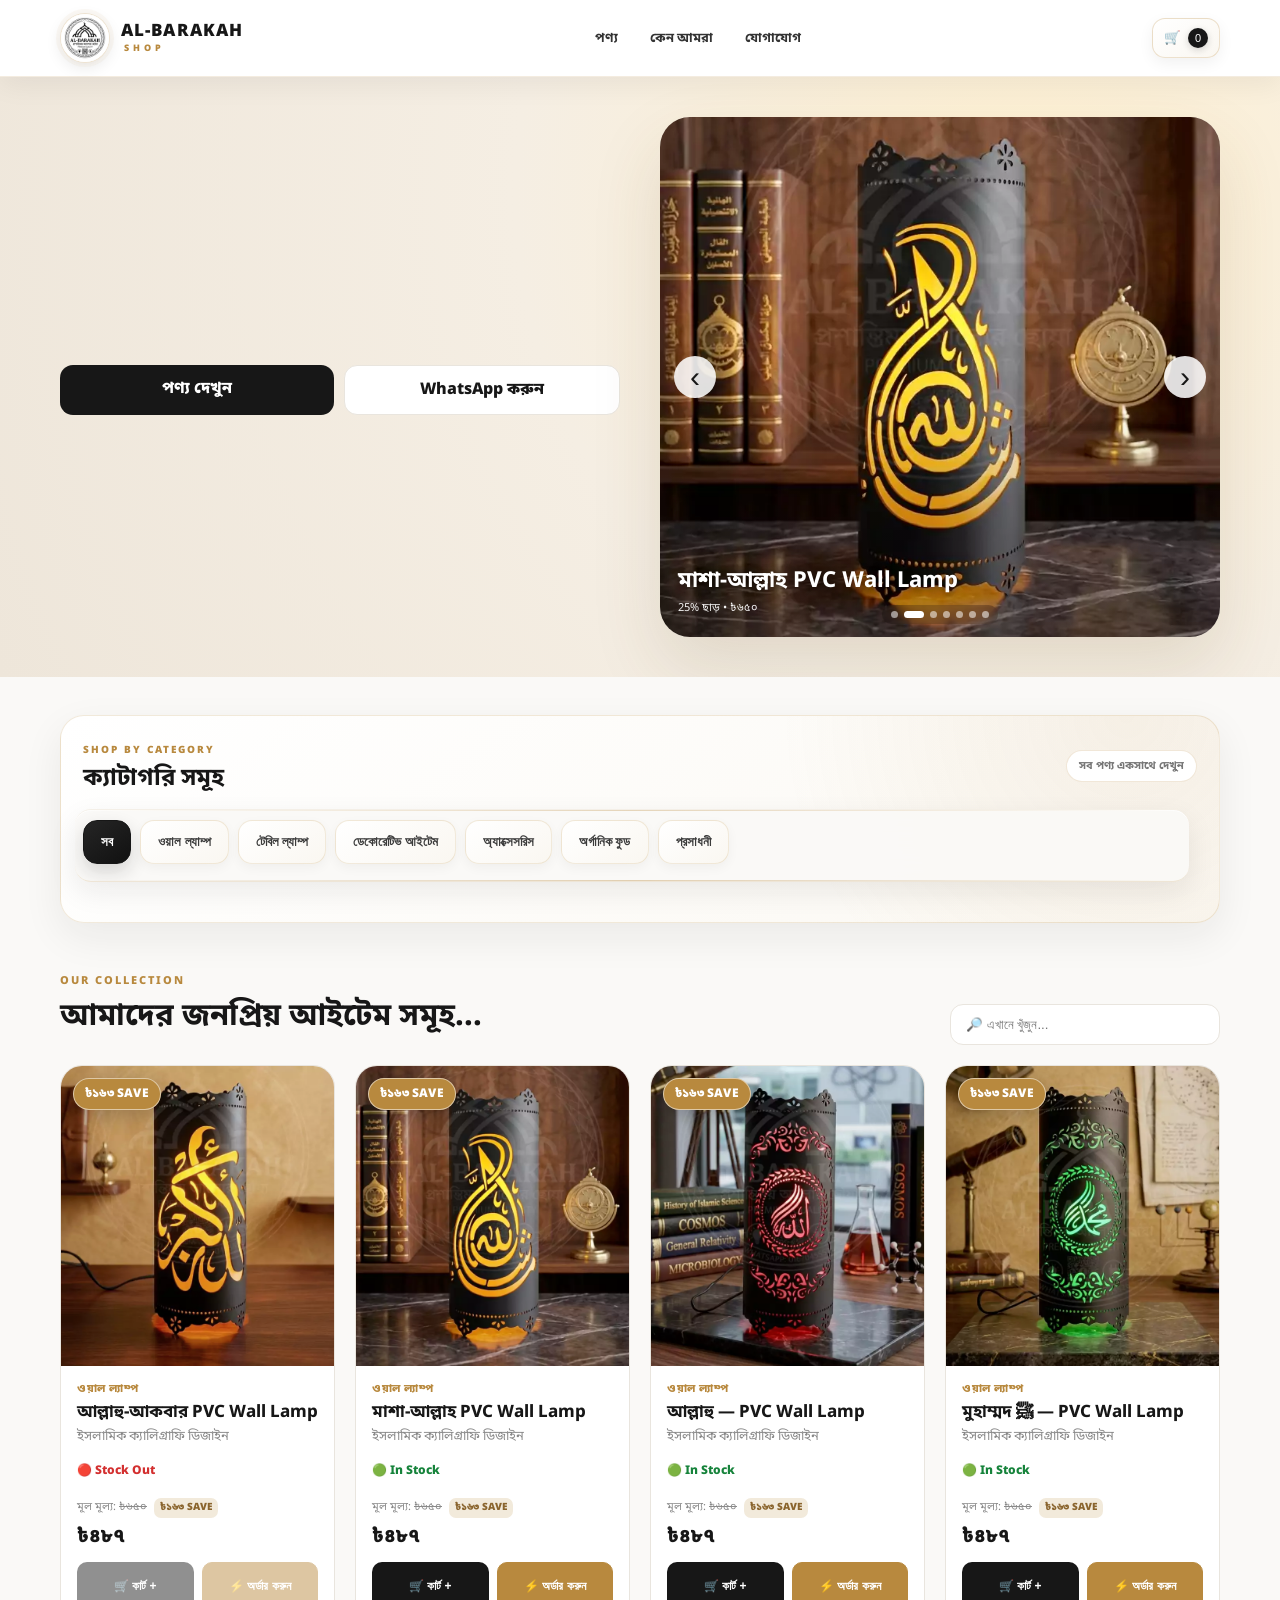
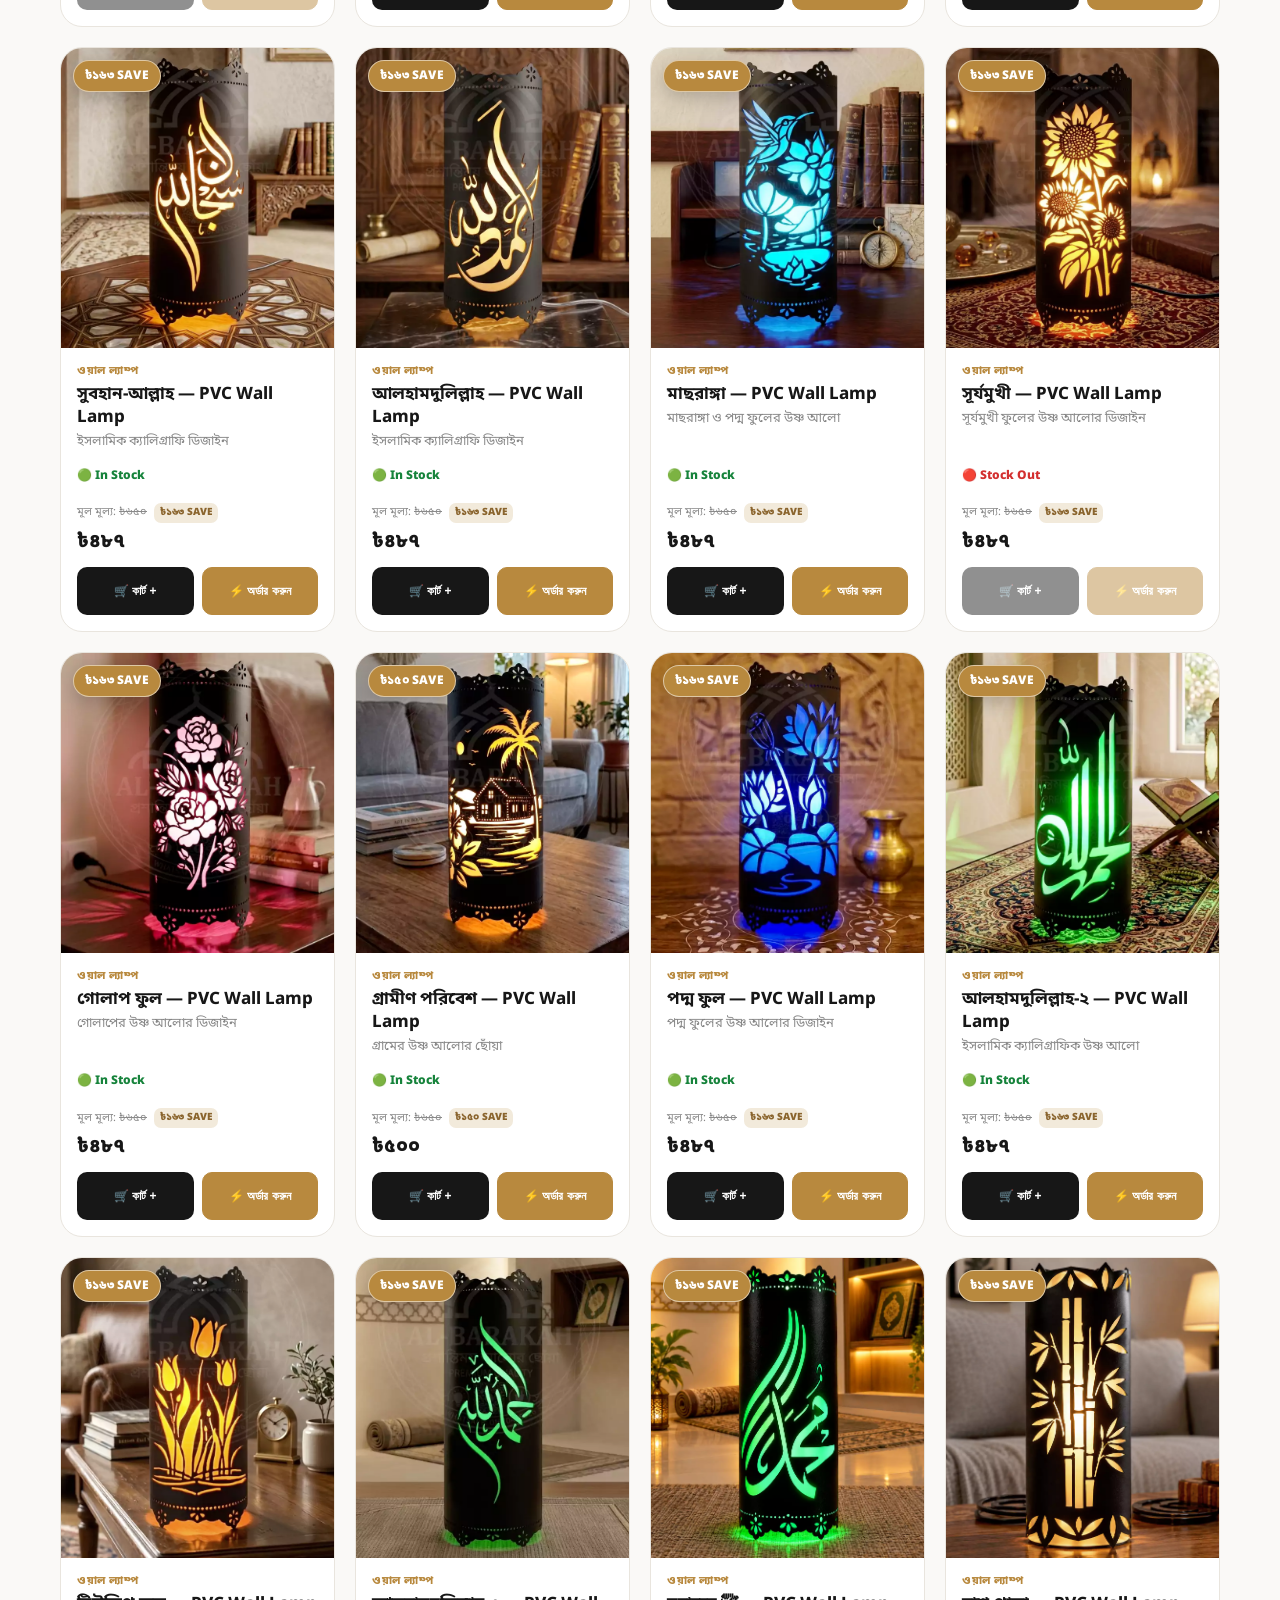
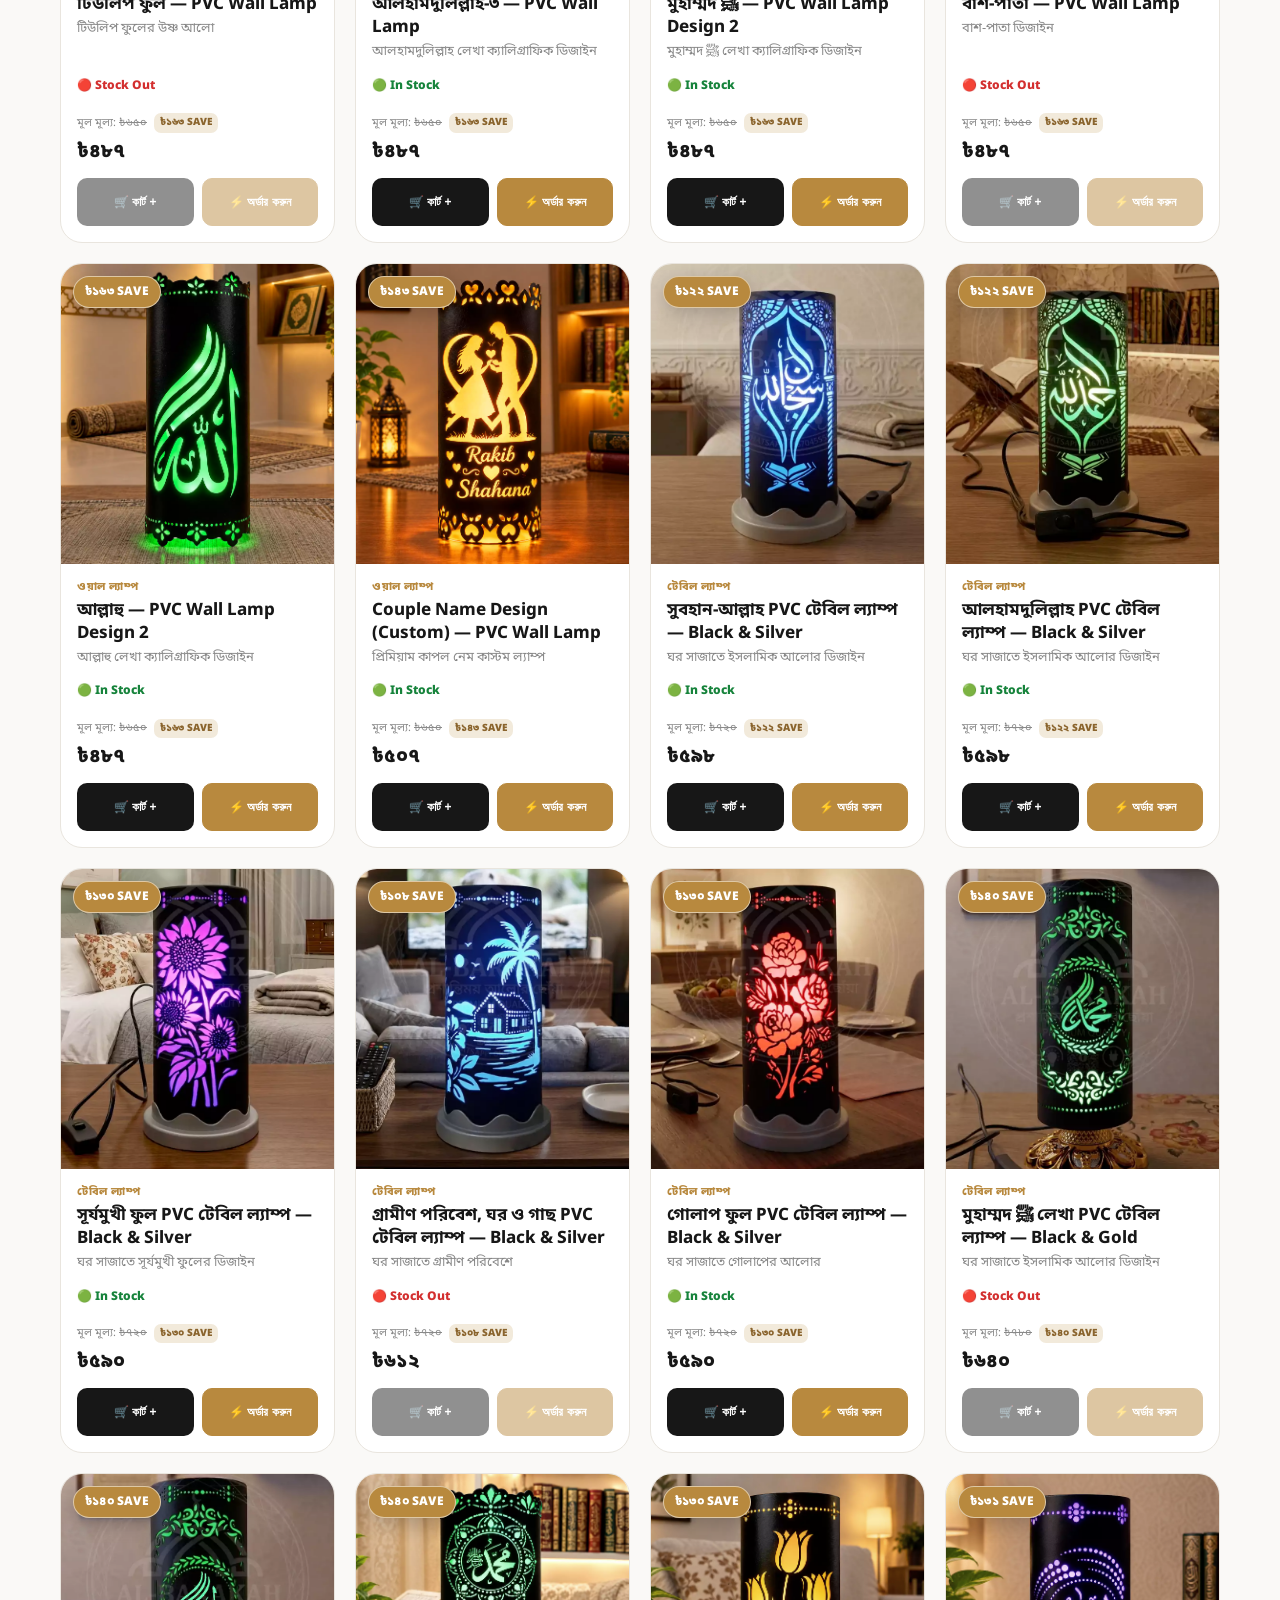
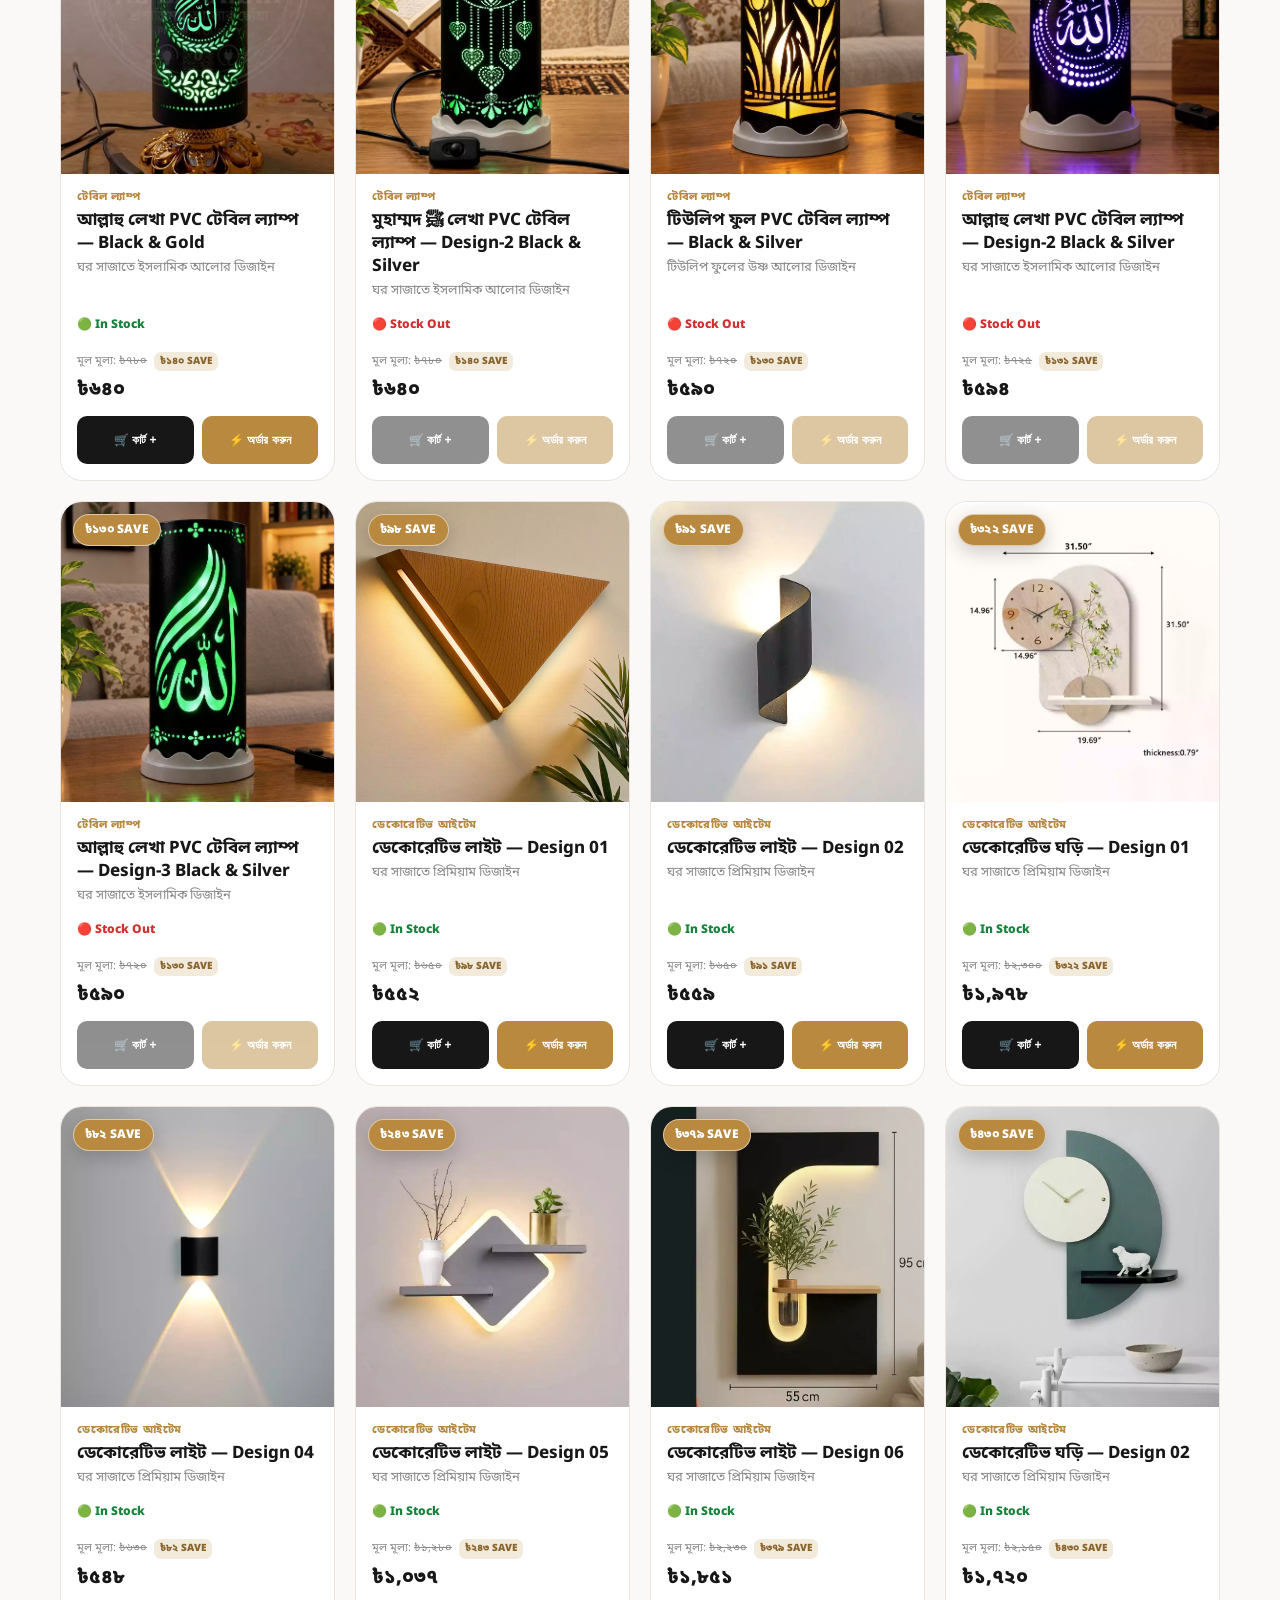
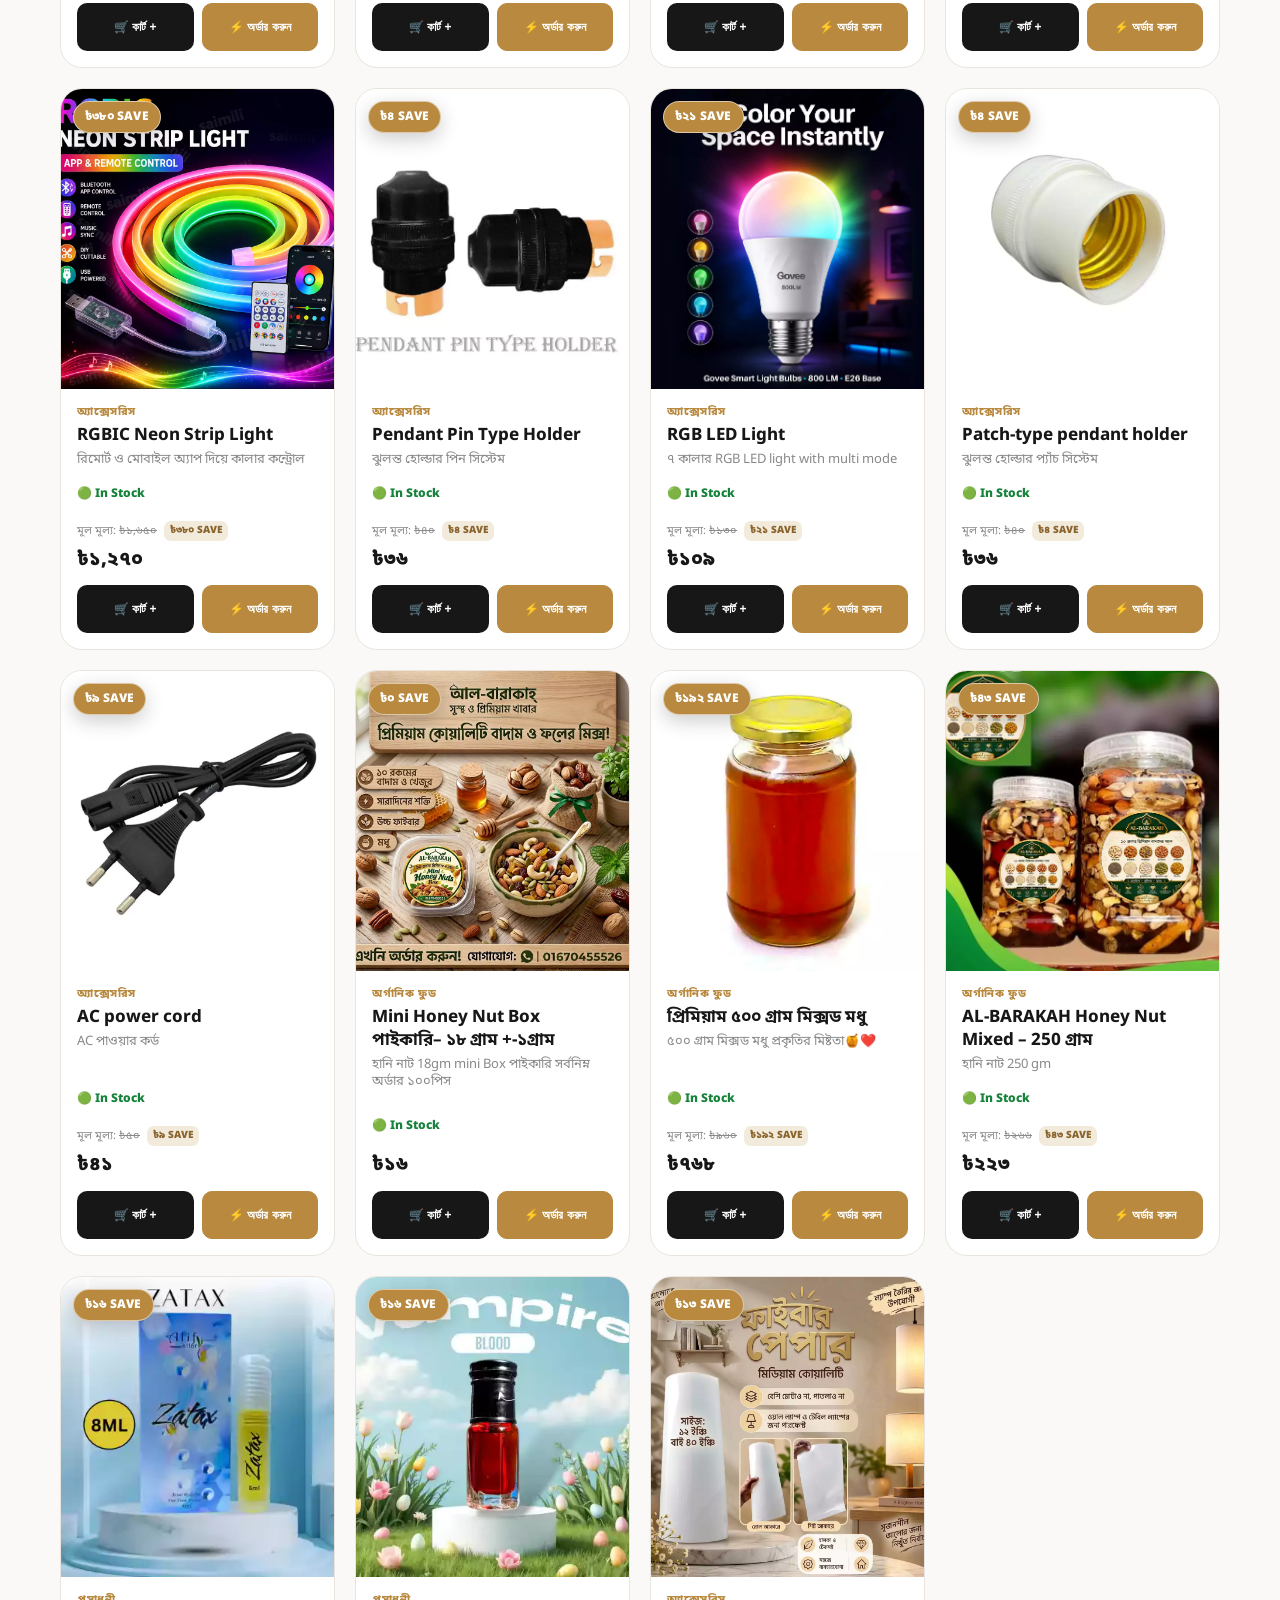
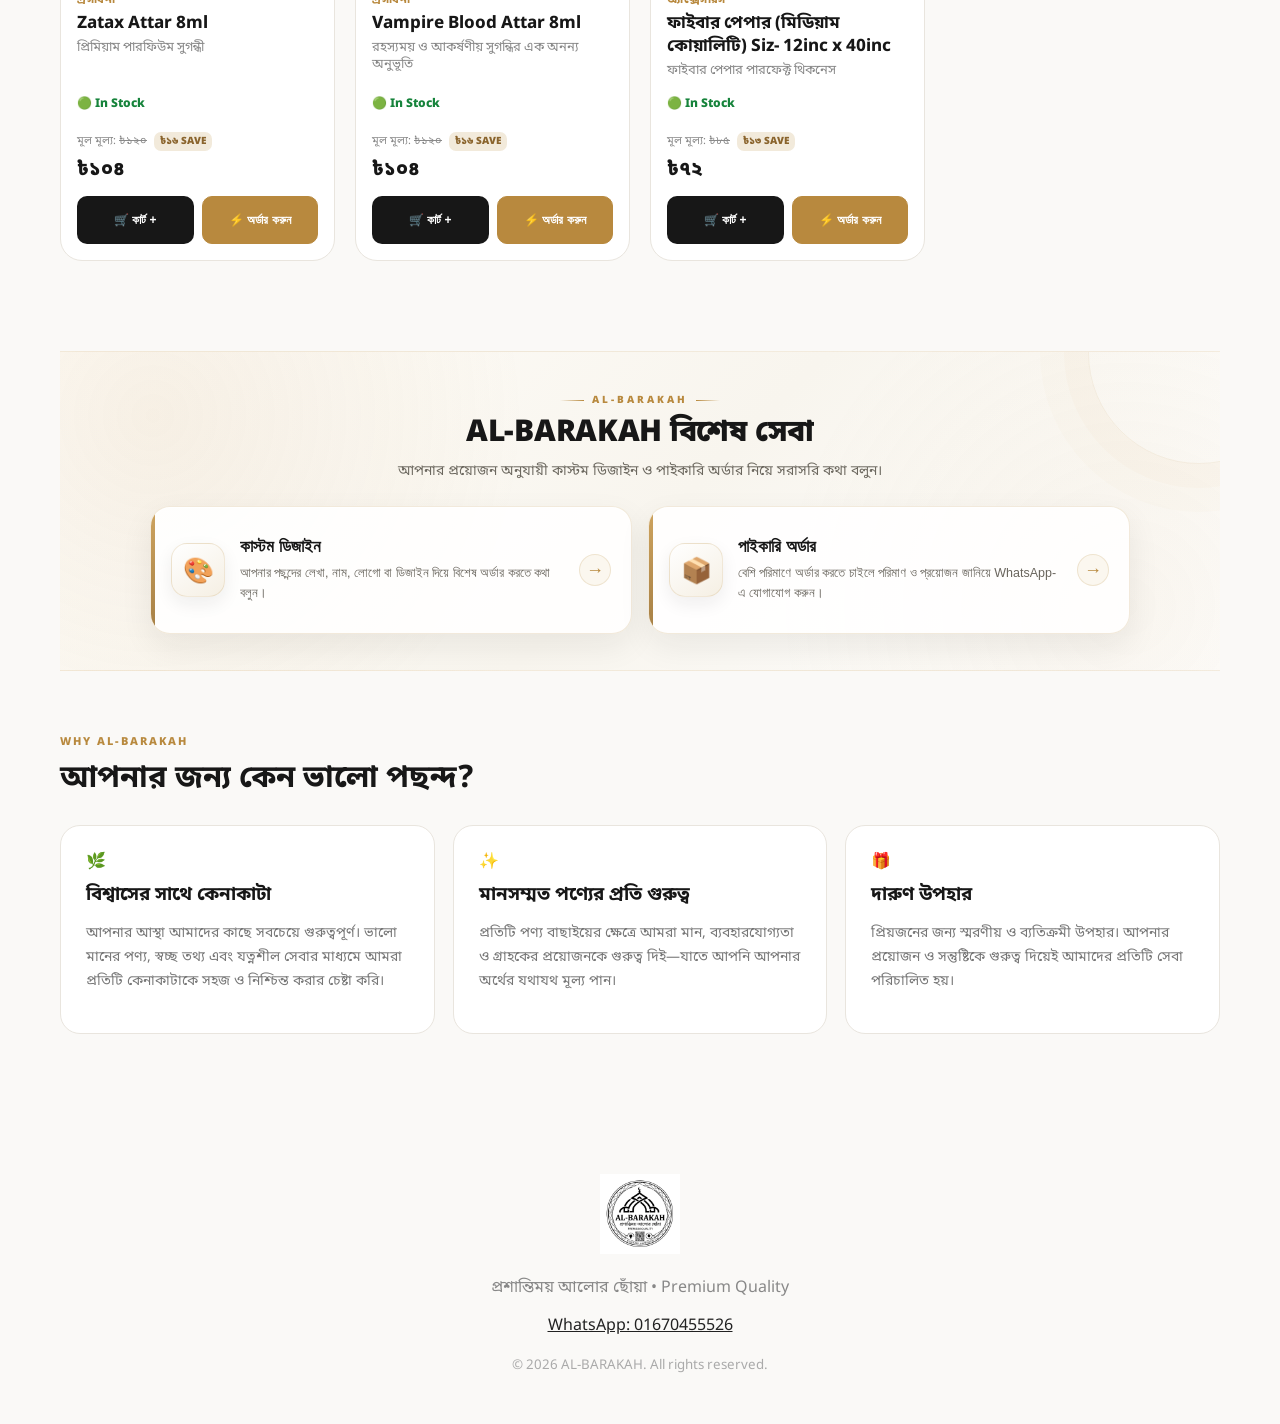
==== commit e69fff30: "Update index.html" ====
--- a/index.html
+++ b/index.html
@@ -49,6 +49,10 @@
       <a href="#why" onclick="closeMobileMenu()">✨ <span>কেন আমরা</span></a>
       <a href="#contact" onclick="closeMobileMenu()">💬 <span>যোগাযোগ</span></a>
     </div>
+    <div class="mobile-menu-category-block">
+      <div class="mobile-menu-category-title">📂 ক্যাটাগরি</div>
+      <div id="menuCategoryLinks" class="mobile-menu-category-grid"></div>
+    </div>
   </aside>
 </div>
 
--- a/style.css
+++ b/style.css
@@ -1711,3 +1711,267 @@
   }
 }
 
+
+
+/* =====================================================
+   AL-BARAKAH PREMIUM CATEGORY + COLLECTION UI
+   UI ONLY — existing product/category functionality kept.
+   ===================================================== */
+
+.collection-area{
+  padding-top:4px;
+}
+
+.category-panel{
+  position:relative;
+  margin-top:34px;
+  margin-bottom:8px;
+  padding:22px 22px 18px;
+  border:1px solid rgba(184,137,62,.18);
+  border-radius:24px;
+  background:
+    radial-gradient(circle at 92% 0%,rgba(184,137,62,.09),transparent 32%),
+    linear-gradient(145deg,#fff,#fbf8f2);
+  box-shadow:0 14px 40px rgba(23,23,23,.07);
+  overflow:visible;
+}
+
+.category-panel-head{
+  display:flex;
+  align-items:center;
+  justify-content:space-between;
+  gap:15px;
+  margin-bottom:15px;
+}
+
+.category-kicker{
+  display:inline-block;
+  color:var(--gold);
+  font-size:10px;
+  font-weight:900;
+  letter-spacing:2px;
+  text-transform:uppercase;
+}
+
+.category-panel-head h2{
+  margin:4px 0 0;
+  font-size:24px;
+  line-height:1.25;
+}
+
+.category-count-badge{
+  flex:0 0 auto;
+  border:1px solid rgba(184,137,62,.2);
+  background:#fff;
+  color:#777;
+  padding:8px 12px;
+  border-radius:999px;
+  font-size:11px;
+  font-weight:700;
+}
+
+.category-panel .category-scroll-shell{
+  border-radius:16px;
+}
+
+.category-panel .categories{
+  border-radius:16px;
+}
+
+.category-panel .cat{
+  min-height:44px;
+  padding:10px 17px;
+  border-radius:14px;
+  border:1px solid rgba(184,137,62,.18);
+  background:linear-gradient(145deg,#fff,#faf7f1);
+  color:#3b3b3b;
+  font-size:13px;
+  font-weight:800;
+  box-shadow:0 4px 12px rgba(23,23,23,.045);
+}
+
+.category-panel .cat.active{
+  color:#fff;
+  border-color:var(--ink);
+  background:linear-gradient(145deg,#252525,#111);
+  box-shadow:0 8px 18px rgba(23,23,23,.16);
+}
+
+.collection-head{
+  padding-top:38px;
+  padding-bottom:20px;
+  margin-top:0;
+}
+
+.collection-head h2{
+  margin-top:6px;
+}
+
+/* ===== PREMIUM MOBILE MENU ===== */
+.nav-actions{
+  margin-left:auto;
+  display:flex;
+  align-items:center;
+  gap:7px;
+}
+
+.mobile-menu-btn{
+  display:none;
+  width:40px;
+  height:40px;
+  border:1px solid rgba(184,137,62,.22);
+  border-radius:12px;
+  background:linear-gradient(145deg,#fff,#faf7f1);
+  color:var(--ink);
+  font-size:21px;
+  line-height:1;
+  cursor:pointer;
+  box-shadow:0 5px 15px rgba(23,23,23,.06);
+}
+
+.mobile-menu-overlay{
+  position:fixed;
+  inset:0;
+  z-index:1000;
+  background:rgba(17,17,17,.38);
+  backdrop-filter:blur(5px);
+  -webkit-backdrop-filter:blur(5px);
+  opacity:0;
+  visibility:hidden;
+  pointer-events:none;
+  transition:.22s ease;
+}
+
+.mobile-menu-overlay.show{
+  opacity:1;
+  visibility:visible;
+  pointer-events:auto;
+}
+
+.mobile-menu-panel{
+  position:absolute;
+  top:0;
+  right:0;
+  width:min(330px,86vw);
+  height:100%;
+  padding:24px 18px;
+  background:#fffdf9;
+  box-shadow:-18px 0 45px rgba(0,0,0,.16);
+  transform:translateX(100%);
+  transition:transform .25s ease;
+}
+
+.mobile-menu-overlay.show .mobile-menu-panel{
+  transform:translateX(0);
+}
+
+.mobile-menu-top{
+  display:flex;
+  align-items:center;
+  justify-content:space-between;
+  padding:5px 4px 20px;
+  border-bottom:1px solid var(--line);
+  color:var(--ink);
+  font-size:15px;
+  font-weight:900;
+  letter-spacing:1px;
+}
+
+.mobile-menu-top button{
+  width:36px;
+  height:36px;
+  border:1px solid var(--line);
+  border-radius:11px;
+  background:#fff;
+  cursor:pointer;
+  font-size:16px;
+}
+
+.mobile-menu-links{
+  display:grid;
+  gap:9px;
+  padding-top:18px;
+}
+
+.mobile-menu-links a{
+  display:flex;
+  align-items:center;
+  gap:12px;
+  padding:14px 13px;
+  border:1px solid rgba(184,137,62,.14);
+  border-radius:14px;
+  background:#fff;
+  color:#333;
+  text-decoration:none;
+  font-size:14px;
+  font-weight:800;
+  box-shadow:0 4px 12px rgba(23,23,23,.035);
+}
+
+.mobile-menu-links a:active{
+  transform:scale(.98);
+}
+
+body.mobile-menu-open{
+  overflow:hidden;
+}
+
+@media(max-width:850px){
+  .desktop-nav{display:none !important;}
+  .mobile-menu-btn{display:block;}
+}
+
+@media(max-width:650px){
+  .category-panel{
+    margin-top:22px;
+    margin-bottom:3px;
+    padding:16px 12px 13px;
+    border-radius:20px;
+  }
+
+  .category-panel-head{
+    margin-bottom:12px;
+    align-items:flex-end;
+  }
+
+  .category-kicker{font-size:8.5px;letter-spacing:1.6px}
+  .category-panel-head h2{font-size:20px;margin-top:3px}
+  .category-count-badge{
+    font-size:9px;
+    padding:6px 9px;
+    max-width:145px;
+    text-align:center;
+    line-height:1.35;
+  }
+
+  .category-panel .categories{
+    padding-top:0 !important;
+    padding-bottom:0 !important;
+    border:0 !important;
+    box-shadow:none !important;
+  }
+
+  .category-panel .cat{
+    min-height:40px;
+    padding:8px 13px;
+    border-radius:12px;
+    font-size:11.5px;
+  }
+
+  .collection-head{
+    padding-top:30px;
+    padding-bottom:15px;
+    display:flex;
+    flex-direction:column;
+    align-items:stretch;
+    gap:12px;
+  }
+
+  .collection-head input{
+    width:100%;
+  }
+
+  .mobile-menu-panel{
+    padding-top:18px;
+  }
+}
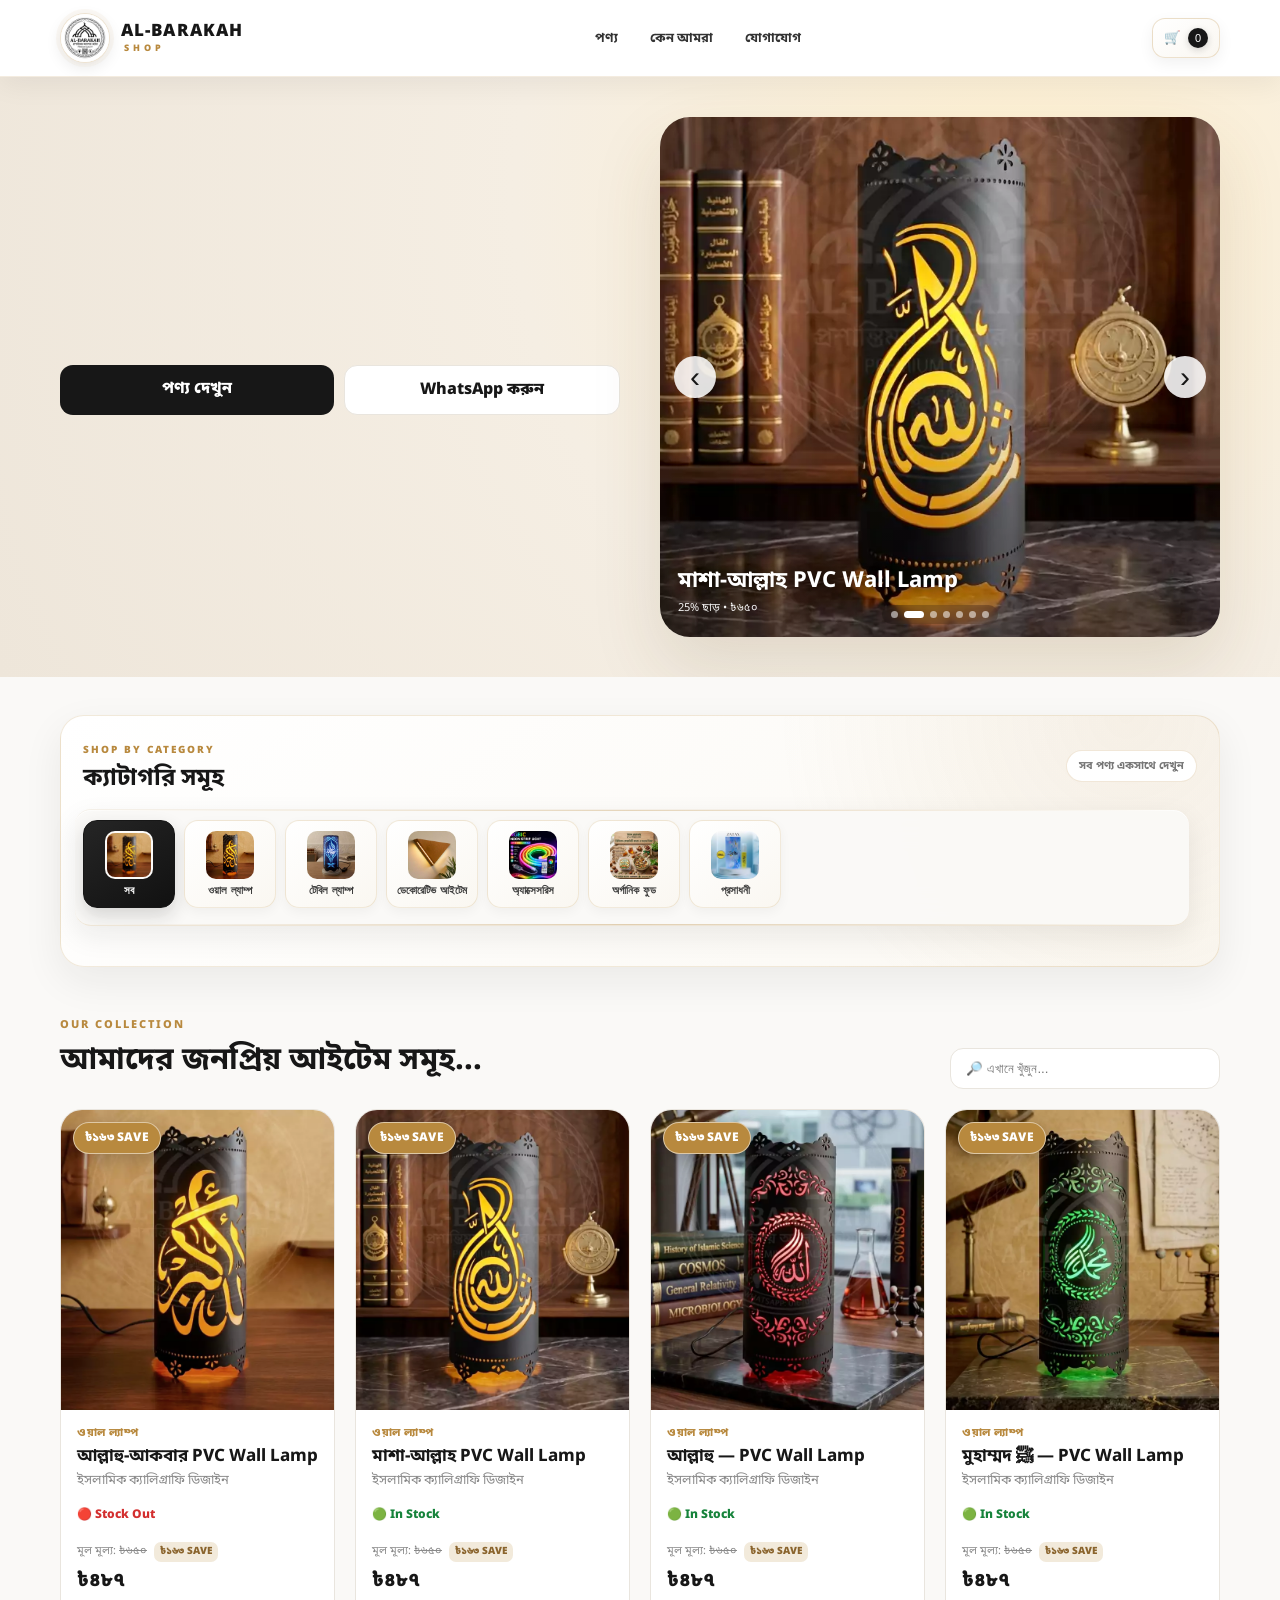
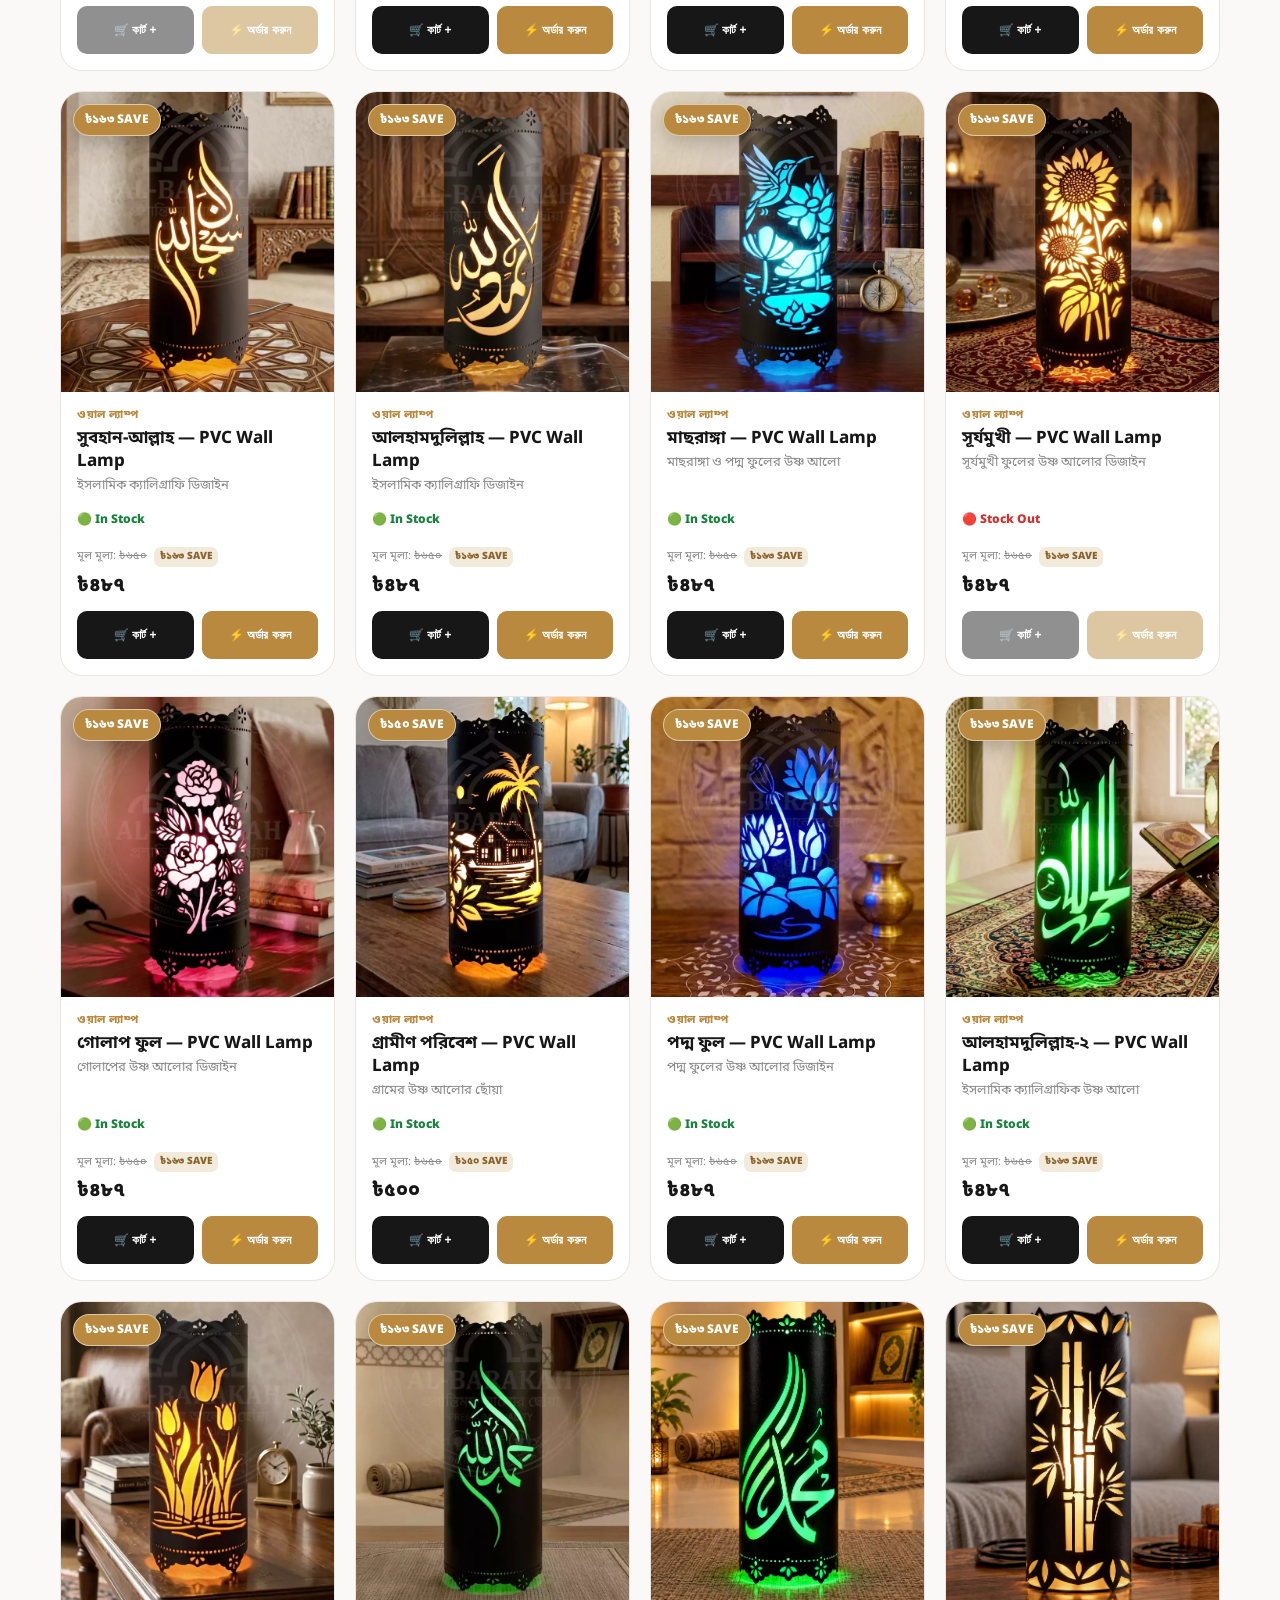
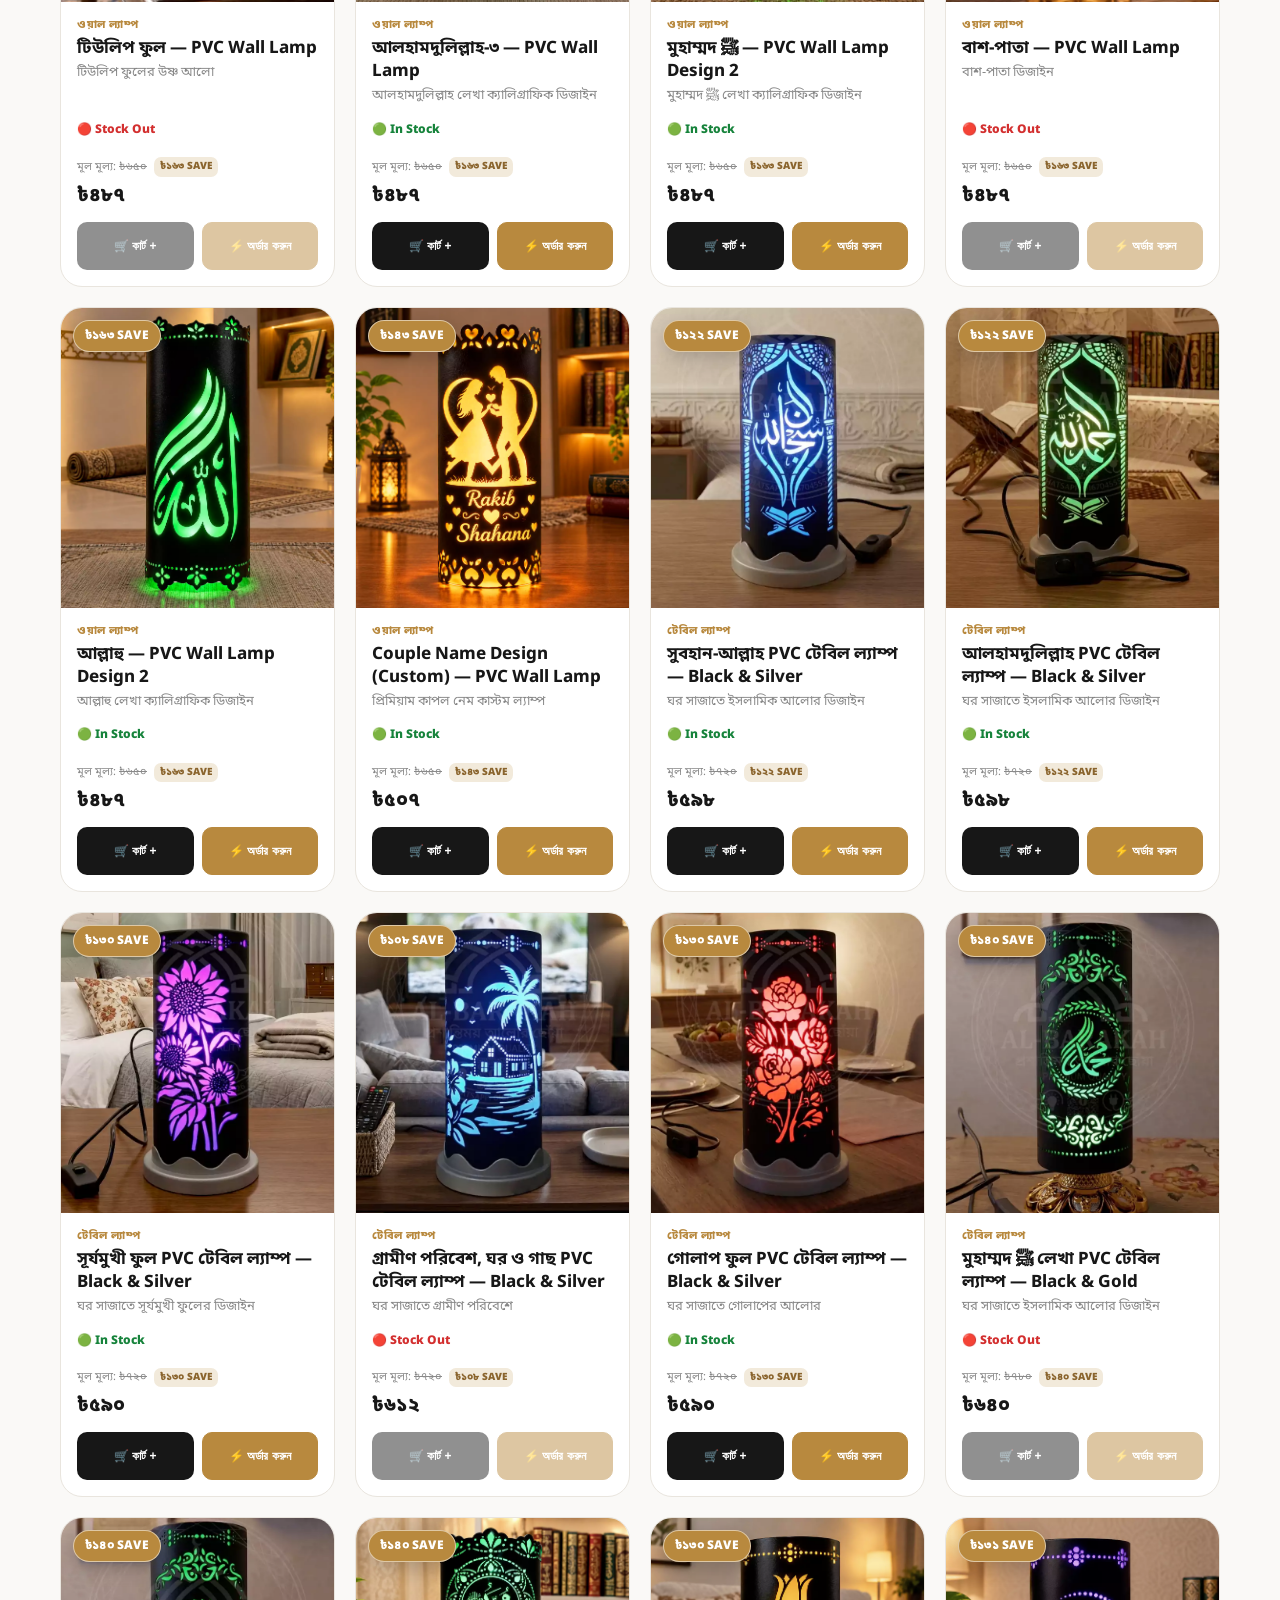
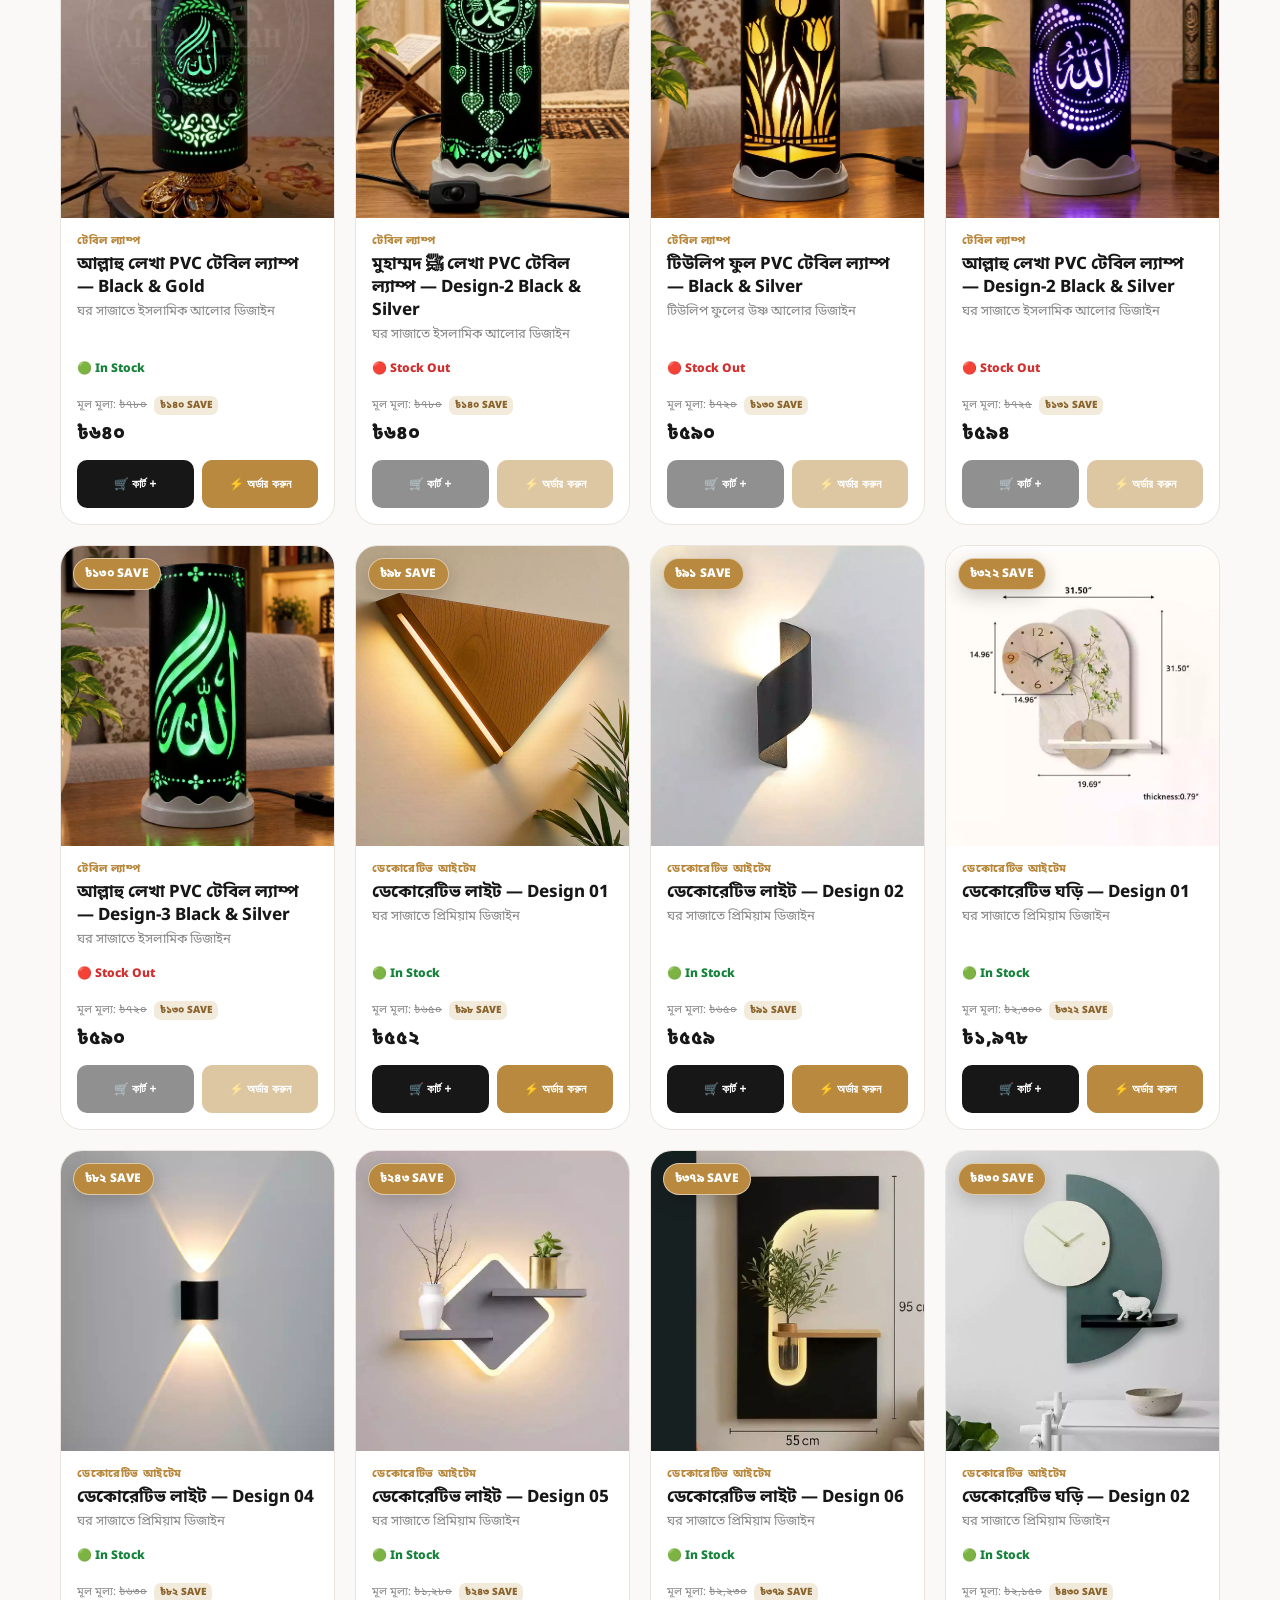
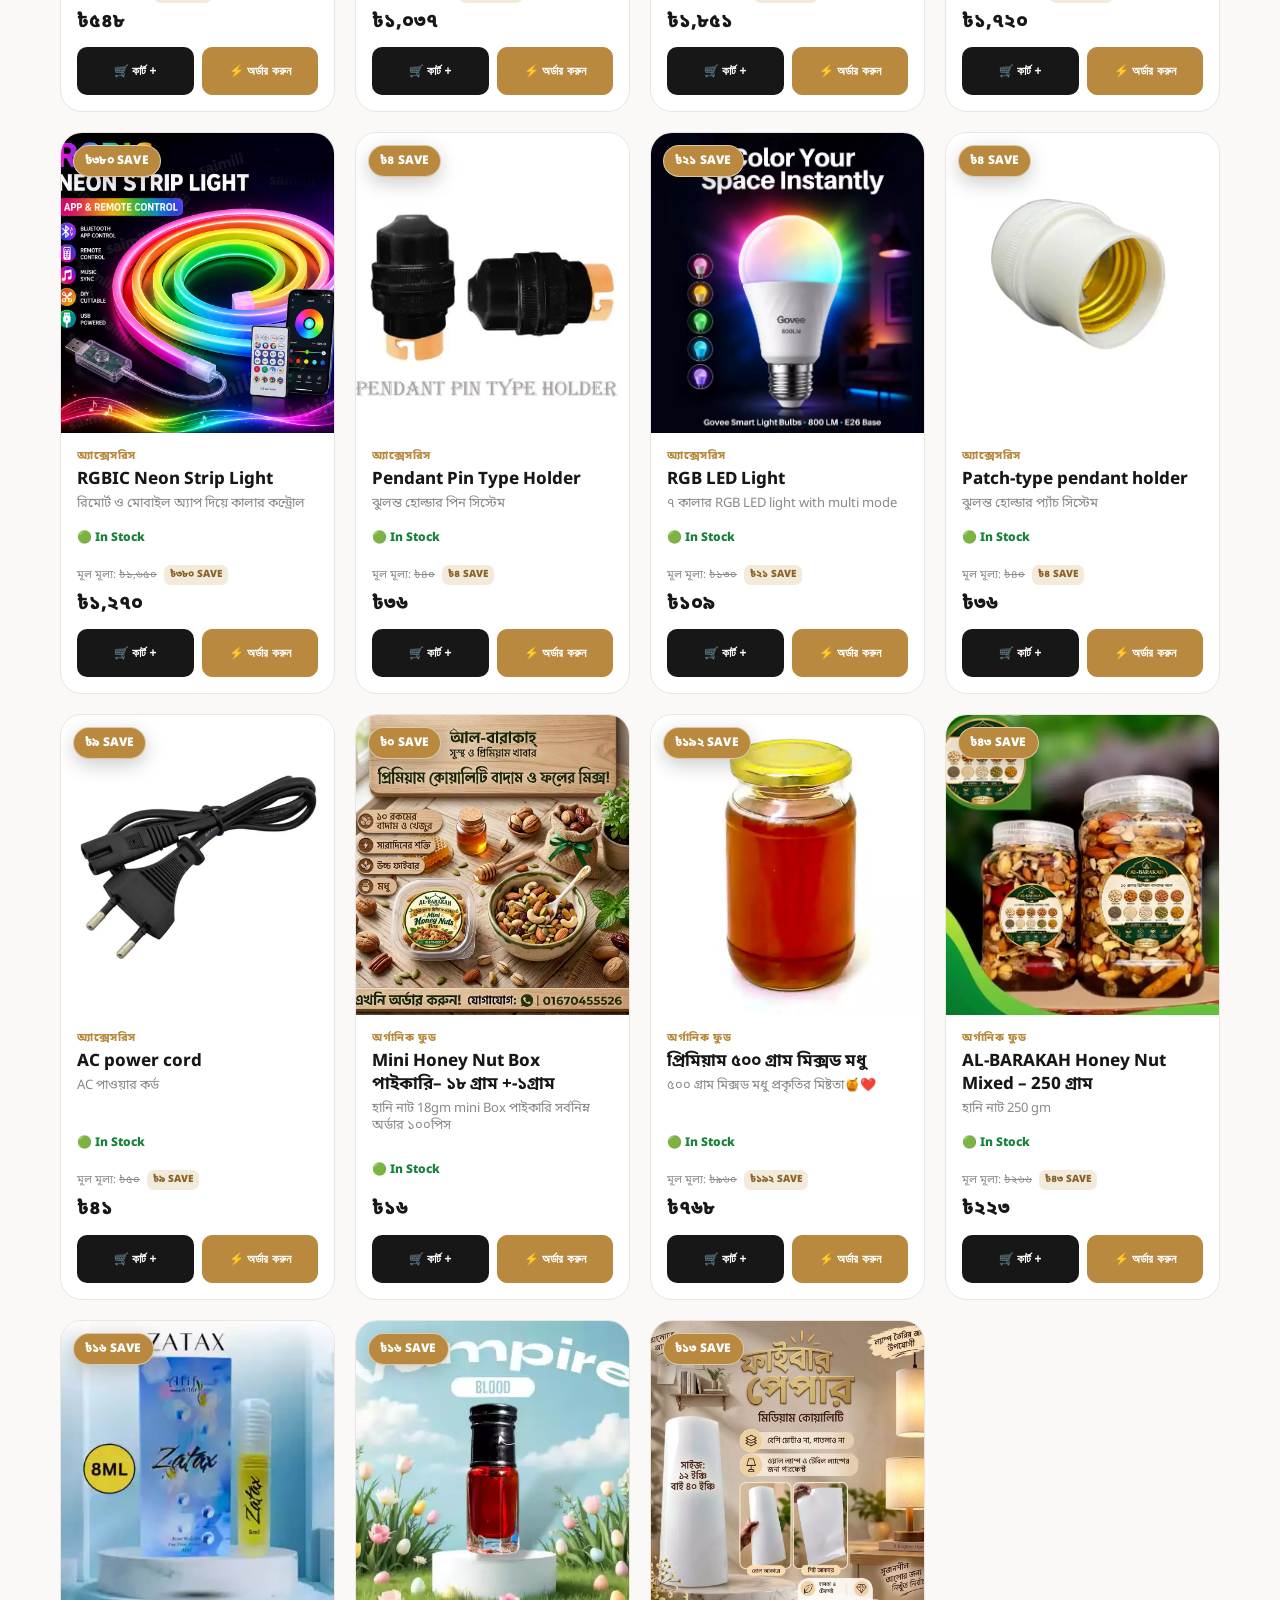
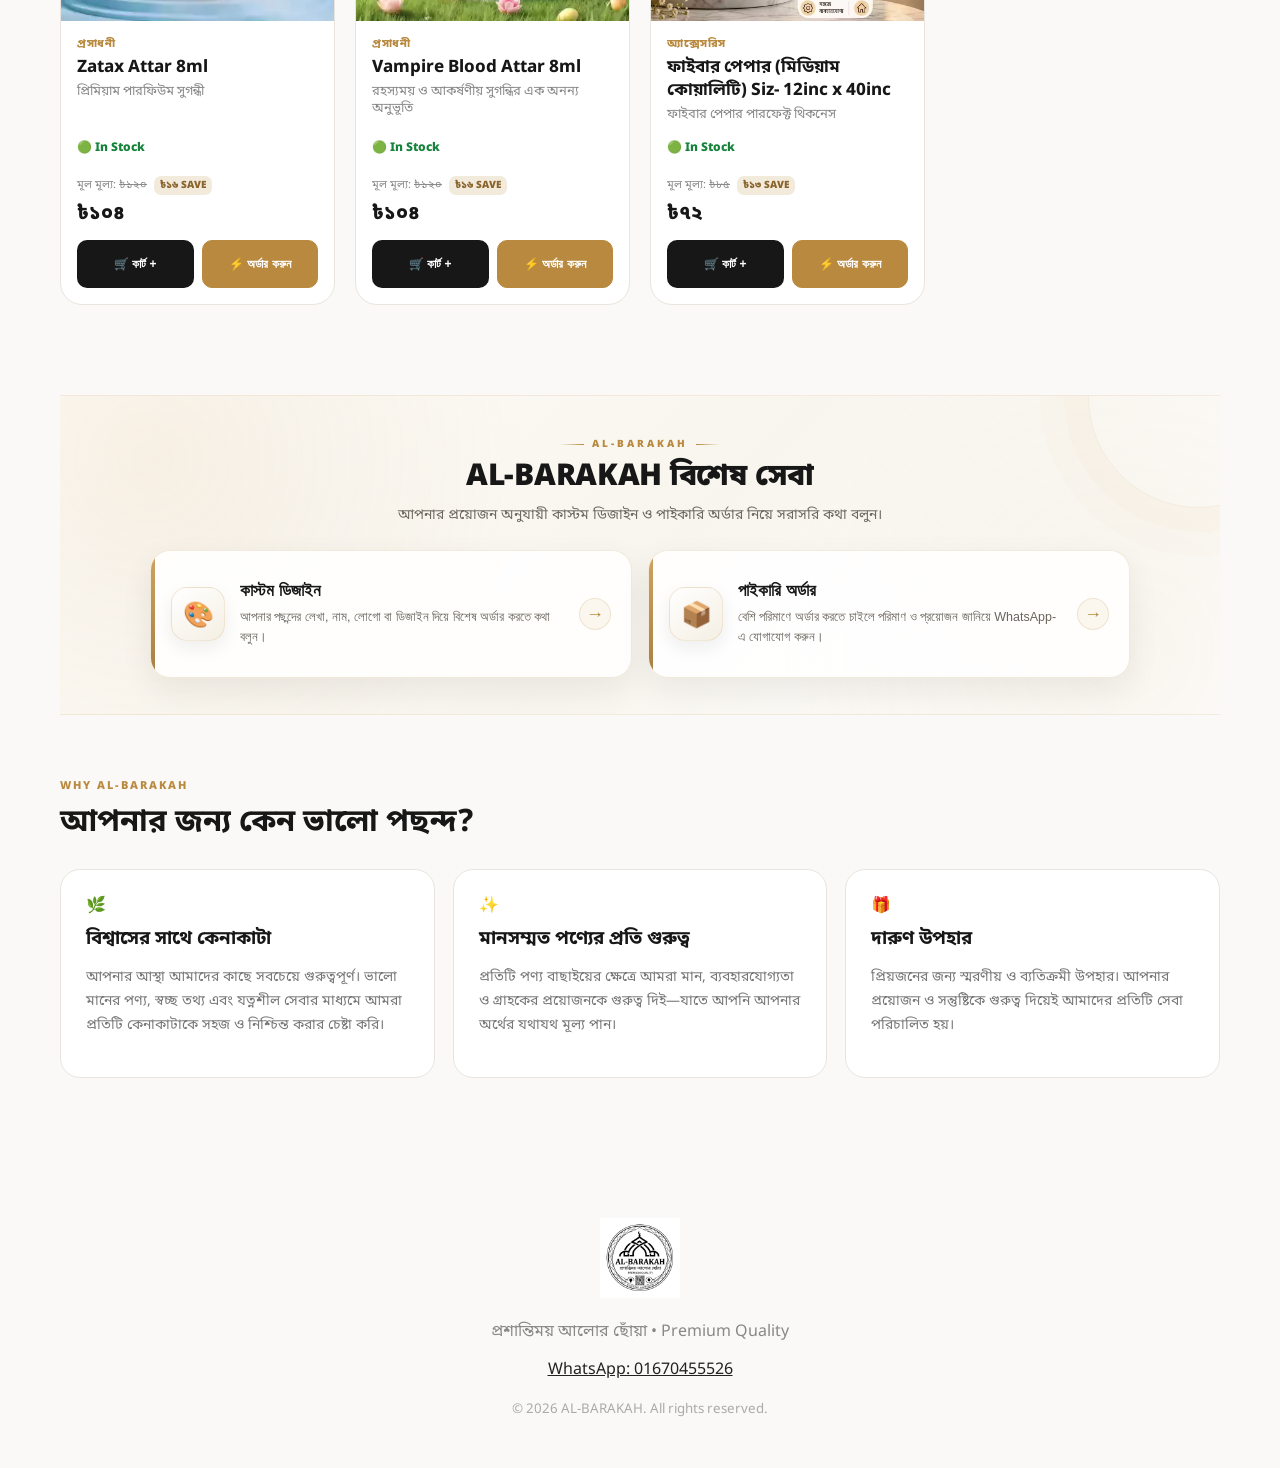
==== commit ff524810: "Update index.html" ====
--- a/index.html
+++ b/index.html
@@ -237,7 +237,7 @@
    <label>মোবাইল<input id="businessPhone" required inputmode="tel" placeholder="01XXXXXXXXX"></label>
    <label id="businessQtyLabel">প্রয়োজনীয় পরিমাণ<input id="businessQty" type="number" min="1" value="1" required></label>
    <label>আপনার প্রয়োজন<textarea id="businessDetails" required placeholder="আপনার ডিজাইন/অর্ডারের প্রয়োজনীয় তথ্য লিখুন..."></textarea></label>
-   <button class="btn primary full business-submit" type="submit">💬 WhatsApp-এ বিস্তারিত পাঠান</button>
+   <button class="btn primary full business-submit" type="submit">📨 অনুরোধ পাঠান</button>
   </form>
  </div>
 </div>
@@ -293,13 +293,36 @@
     <option value="outside">ঢাকার বাইরে — ৳130</option>
    </select>
   </label>
+  <fieldset class="payment-method">
+   <legend>পেমেন্ট পদ্ধতি</legend>
+   <label class="payment-option">
+    <input type="radio" name="paymentMethod" value="cod" required>
+    <span><strong>💵 Cash on Delivery</strong><small>পণ্য হাতে পাওয়ার সময় টাকা পরিশোধ করুন</small></span>
+   </label>
+  </fieldset>
   <input id="weight" type="hidden" value="1">
   <div class="delivery-note">📦 <b>ডেলিভারি চার্জ:</b> ঢাকার ভেতর ৳70 এবং ঢাকার বাইরে ৳130। ১ কেজির বেশি হলে প্রতি অতিরিক্ত কেজিতে ৳20 করে যোগ হবে।</div>
   <input id="delivery" type="hidden" value="70">
   <div id="checkoutSummary" class="summary"></div>
-  <button class="btn primary full" type="submit">📱 অর্ডার কনফার্ম করুন</button>
+  <button class="btn primary full" type="submit">🛍️ অর্ডার কনফার্ম করুন</button>
  </form>
 </div></div>
+
+<!-- Order success -->
+<div id="orderSuccessOverlay" class="overlay order-success-overlay" onclick="if(event.target===this)closeOrderSuccess()">
+ <div class="order-success-card" onclick="event.stopPropagation()">
+  <div class="success-icon">✓</div>
+  <span class="eyebrow">ORDER CONFIRMED</span>
+  <h2>আপনার অর্ডার সফলভাবে কনফার্ম হয়েছে!</h2>
+  <p>আপনার অর্ডারটি আমরা পেয়েছি। প্রয়োজন অনুযায়ী আমাদের প্রতিনিধি আপনার সাথে যোগাযোগ করবেন।</p>
+  <div class="success-meta">
+   <div><span>Order ID</span><b id="successOrderNo">—</b></div>
+   <div><span>সর্বমোট</span><b id="successOrderTotal">৳0</b></div>
+  </div>
+  <div class="success-note">🔒 আপনার দেওয়া তথ্য নিরাপদে অর্ডার প্রসেসিংয়ের কাজে ব্যবহার করা হবে।</div>
+  <button class="btn primary full" type="button" onclick="closeOrderSuccess()">ঠিক আছে</button>
+ </div>
+</div>
 
 <footer id="contact"><div class="container footer">
  <img src="images/logo.webp" alt="AL-BARAKAH"><p>প্রশান্তিময় আলোর ছোঁয়া • Premium Quality</p>
--- a/style.css
+++ b/style.css
@@ -1975,3 +1975,160 @@
     padding-top:18px;
   }
 }
+
+
+/* =====================================================
+   AL-BARAKAH CATEGORY CARD UPDATE
+   Category bar stays directly below the sticky header.
+   Images + bold category names are shown on every card.
+   ===================================================== */
+.category-scroll-shell{
+  z-index:19;
+}
+.category-scroll-shell .categories{
+  display:flex;
+  flex-wrap:nowrap;
+  align-items:center;
+  gap:9px;
+  overflow-x:auto;
+  overflow-y:hidden;
+}
+.category-panel .category-scroll-shell{
+  position:sticky;
+  top:76px;
+  z-index:19;
+}
+.category-panel .categories .cat{
+  width:92px;
+  min-width:92px;
+  height:88px;
+  min-height:88px;
+  padding:7px 6px;
+  display:flex;
+  flex-direction:column;
+  align-items:center;
+  justify-content:center;
+  gap:5px;
+  overflow:hidden;
+}
+.category-panel .categories .cat-image{
+  width:48px;
+  height:48px;
+  flex:0 0 48px;
+  object-fit:cover;
+  border-radius:10px;
+  display:block;
+  background:#f4f1eb;
+}
+.category-panel .categories .cat-name{
+  display:block;
+  width:100%;
+  overflow:hidden;
+  text-overflow:ellipsis;
+  white-space:nowrap;
+  text-align:center;
+  font-weight:900;
+  font-size:11px;
+  line-height:1.25;
+}
+.category-panel .categories .cat.active .cat-image{
+  border:2px solid rgba(255,255,255,.72);
+}
+
+/* ===== CATEGORY CARDS INSIDE MOBILE MENU ===== */
+.mobile-menu-category-block{
+  margin-top:20px;
+  padding-top:17px;
+  border-top:1px solid var(--line);
+}
+.mobile-menu-category-title{
+  margin:0 4px 11px;
+  color:#555;
+  font-size:12px;
+  font-weight:900;
+}
+.mobile-menu-category-grid{
+  display:grid;
+  grid-template-columns:repeat(3,minmax(0,1fr));
+  gap:9px;
+  max-height:calc(100vh - 235px);
+  overflow-y:auto;
+  padding:2px 2px 8px;
+  scrollbar-width:thin;
+}
+.menu-category-card{
+  min-width:0;
+  min-height:88px;
+  padding:7px 5px;
+  display:flex;
+  flex-direction:column;
+  align-items:center;
+  justify-content:center;
+  gap:5px;
+  border:1px solid rgba(184,137,62,.16);
+  border-radius:13px;
+  background:linear-gradient(145deg,#fff,#faf7f1);
+  color:#333;
+  cursor:pointer;
+  box-shadow:0 4px 12px rgba(23,23,23,.035);
+  -webkit-tap-highlight-color:transparent;
+}
+.menu-category-card img{
+  width:44px;
+  height:44px;
+  object-fit:cover;
+  border-radius:9px;
+  background:#f4f1eb;
+}
+.menu-category-card span{
+  display:block;
+  width:100%;
+  overflow:hidden;
+  text-overflow:ellipsis;
+  white-space:nowrap;
+  text-align:center;
+  font-size:10.5px;
+  line-height:1.25;
+  font-weight:900;
+}
+.menu-category-card.active{
+  border-color:var(--ink);
+  background:linear-gradient(145deg,#252525,#111);
+  color:#fff;
+  box-shadow:0 7px 16px rgba(23,23,23,.14);
+}
+.menu-category-card.active img{
+  border:2px solid rgba(255,255,255,.72);
+}
+
+@media(max-width:650px){
+  .category-panel .category-scroll-shell{
+    top:68px;
+  }
+  .category-panel .categories .cat{
+    width:82px;
+    min-width:82px;
+    height:78px;
+    min-height:78px;
+    padding:6px 5px;
+    gap:4px;
+  }
+  .category-panel .categories .cat-image{
+    width:40px;
+    height:40px;
+    flex-basis:40px;
+    border-radius:8px;
+  }
+  .category-panel .categories .cat-name{
+    font-size:10px;
+  }
+  .mobile-menu-category-grid{
+    grid-template-columns:repeat(3,minmax(0,1fr));
+  }
+}
+
+@media(max-width:380px){
+  .mobile-menu-category-grid{
+    grid-template-columns:repeat(2,minmax(0,1fr));
+  }
+}
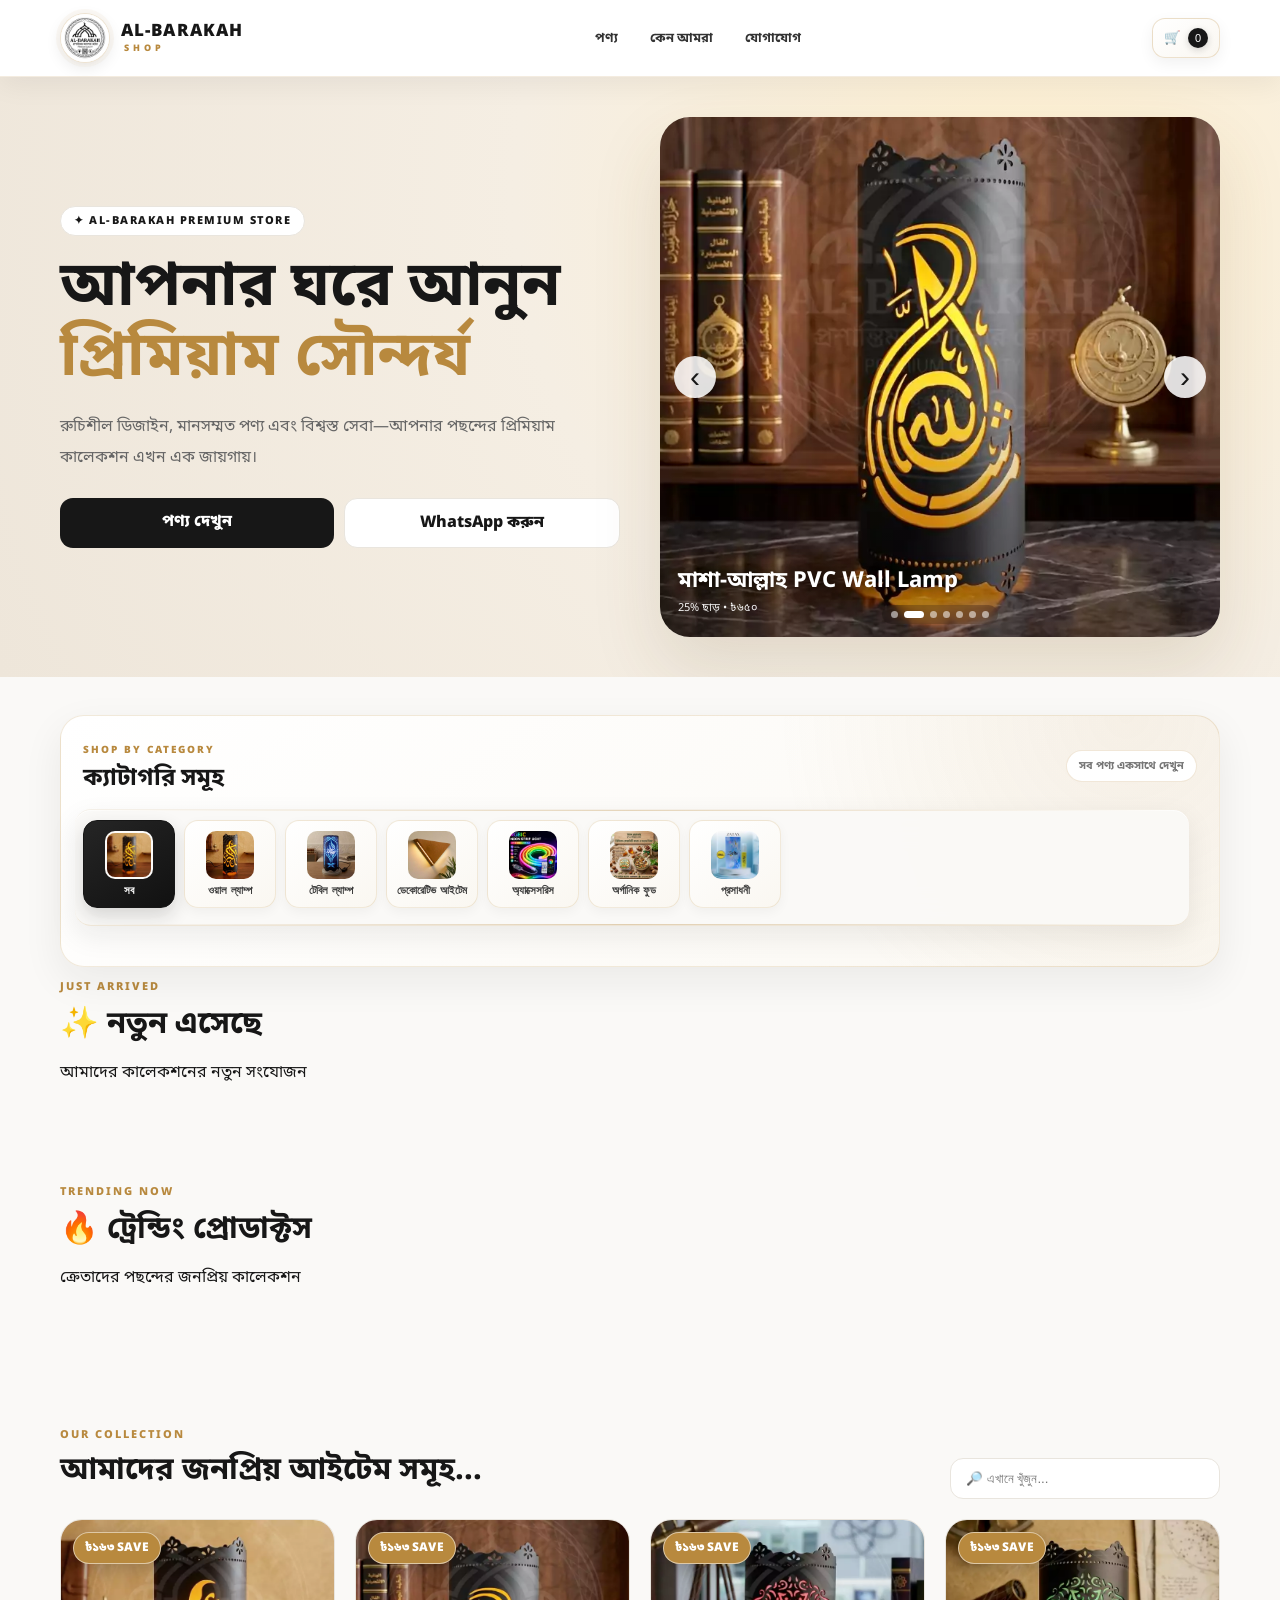
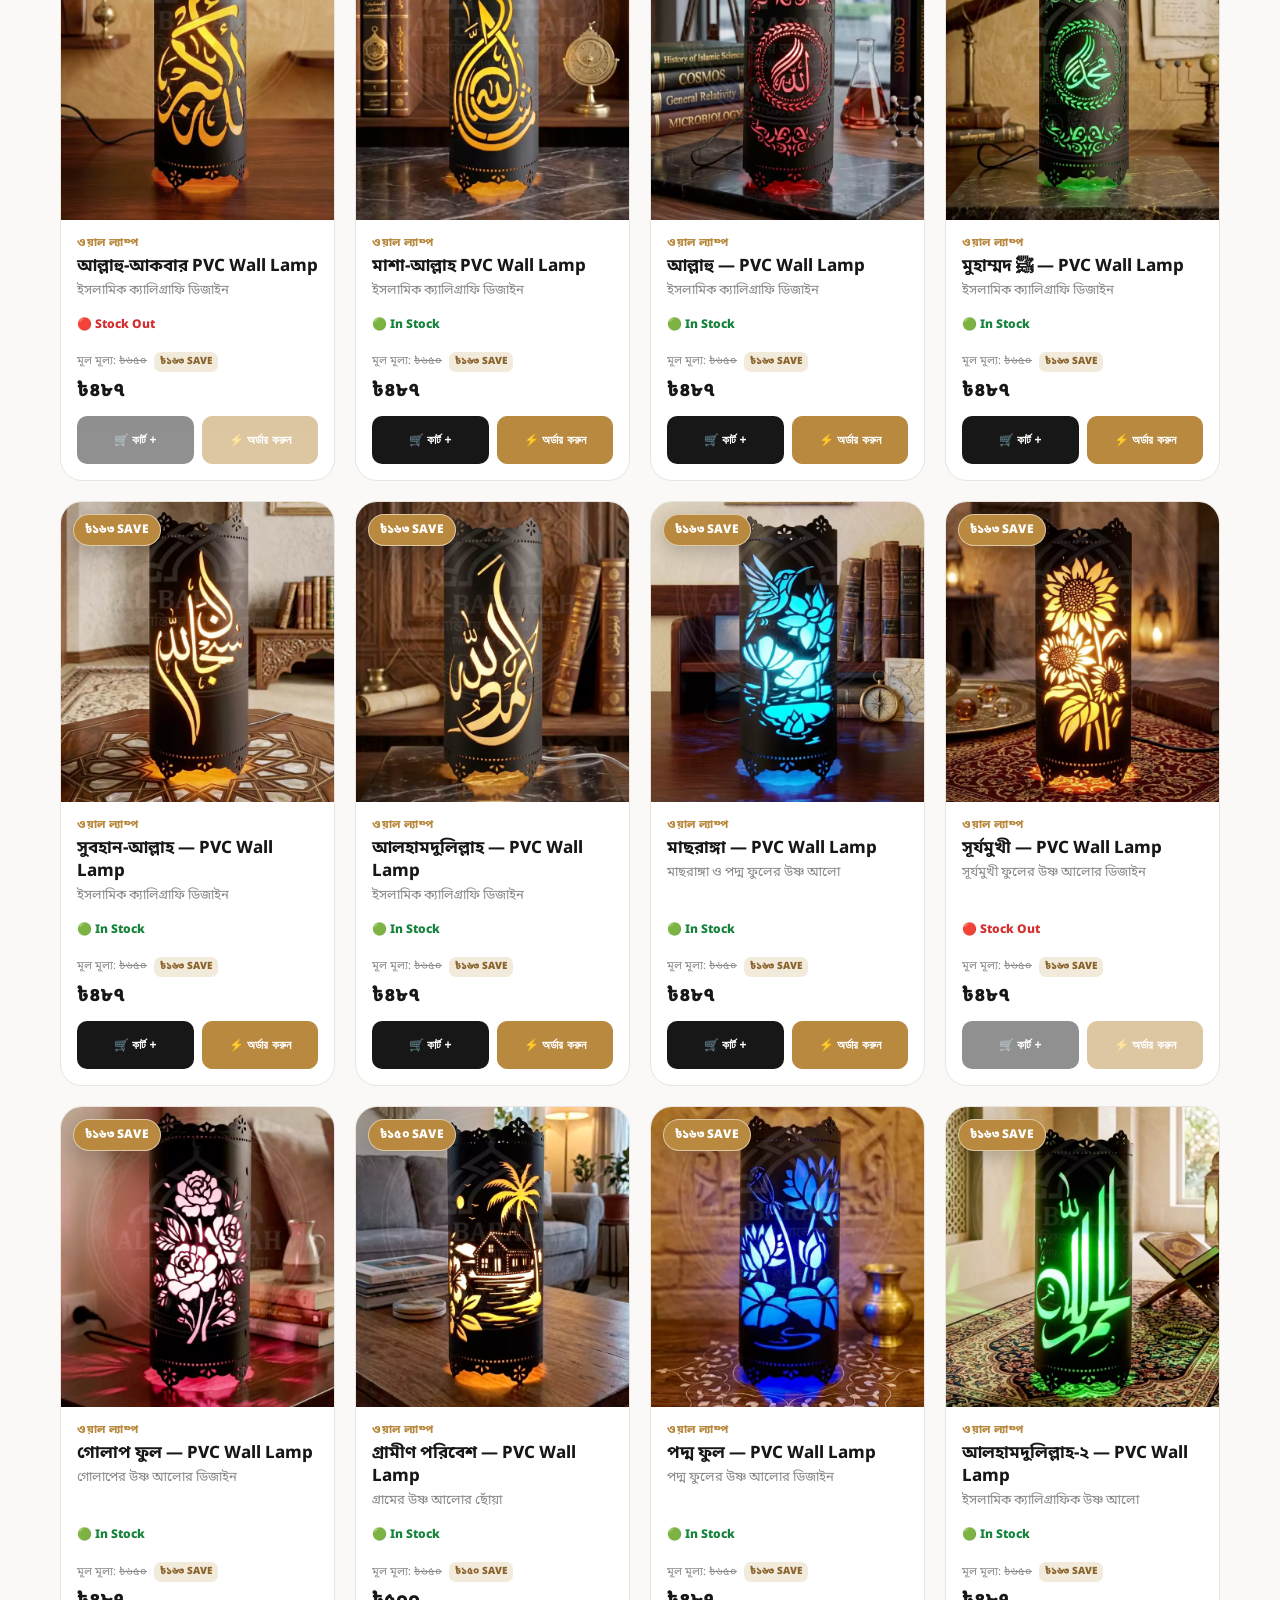
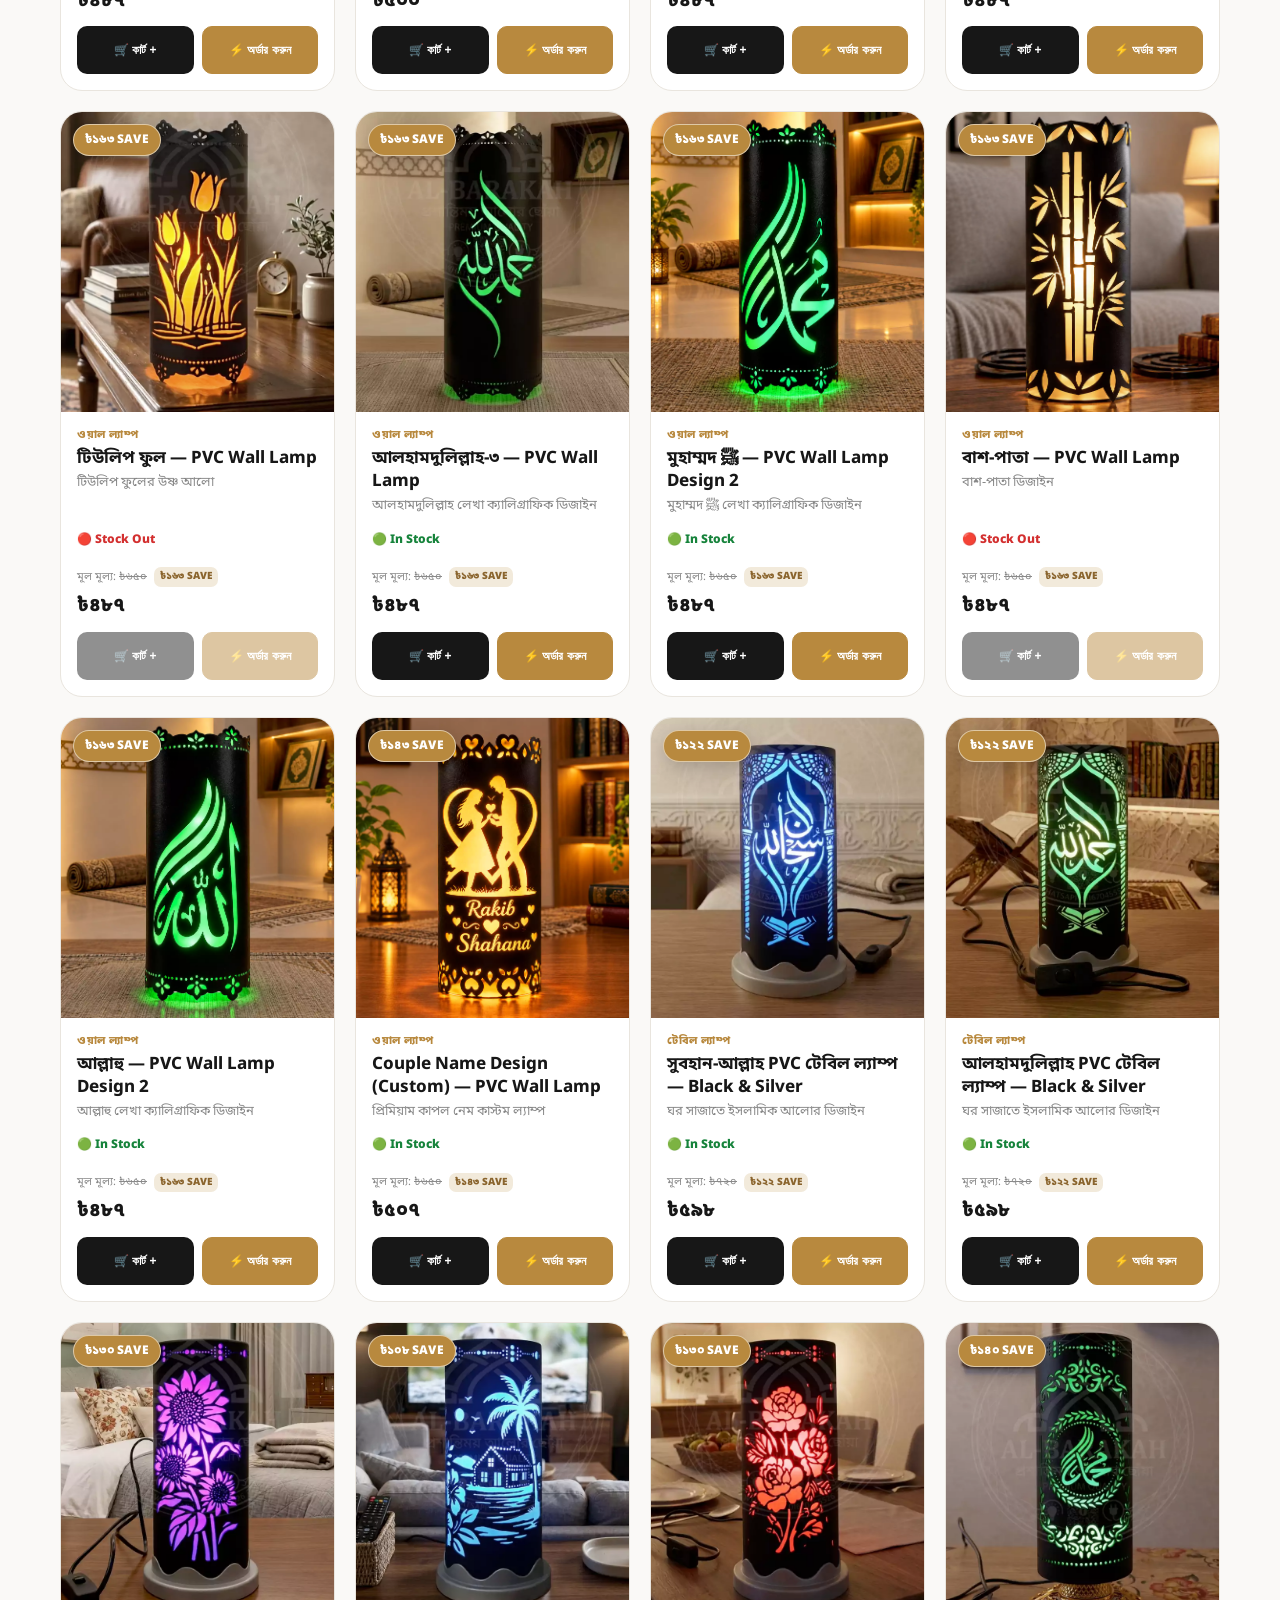
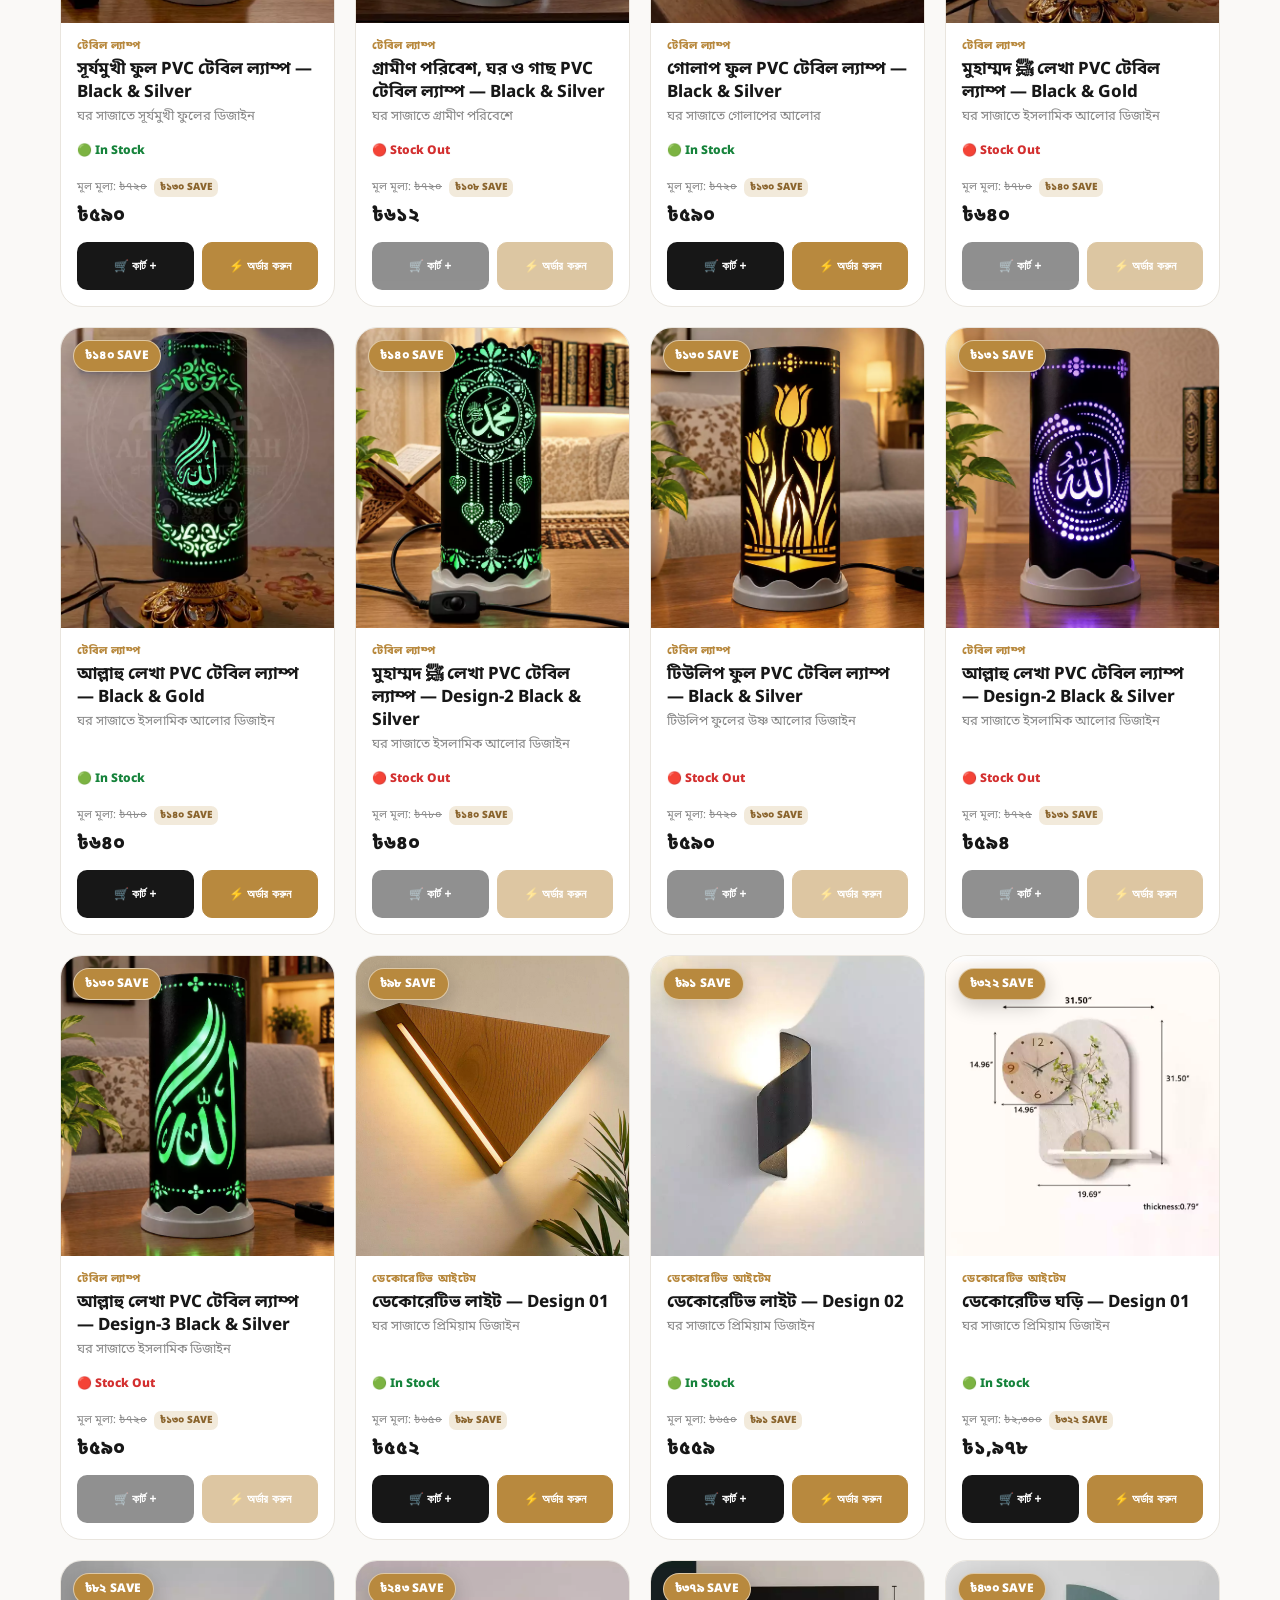
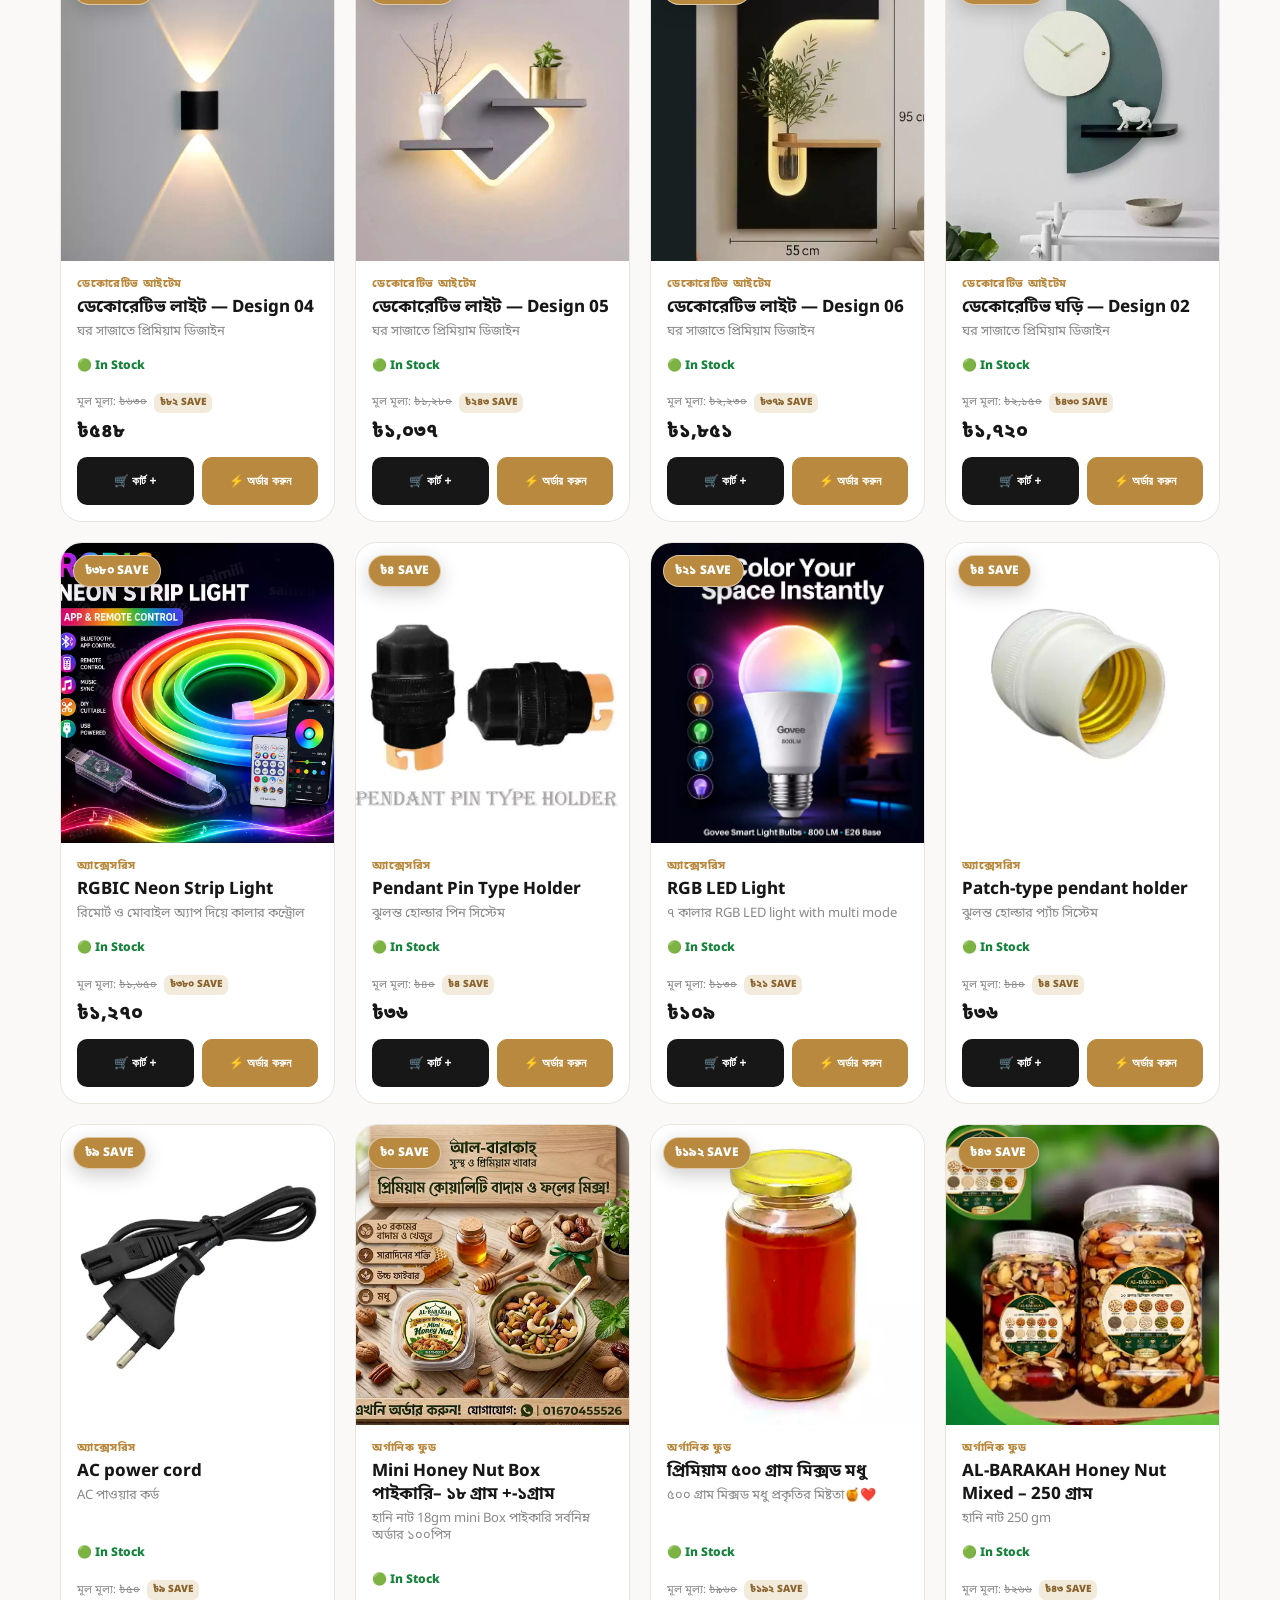
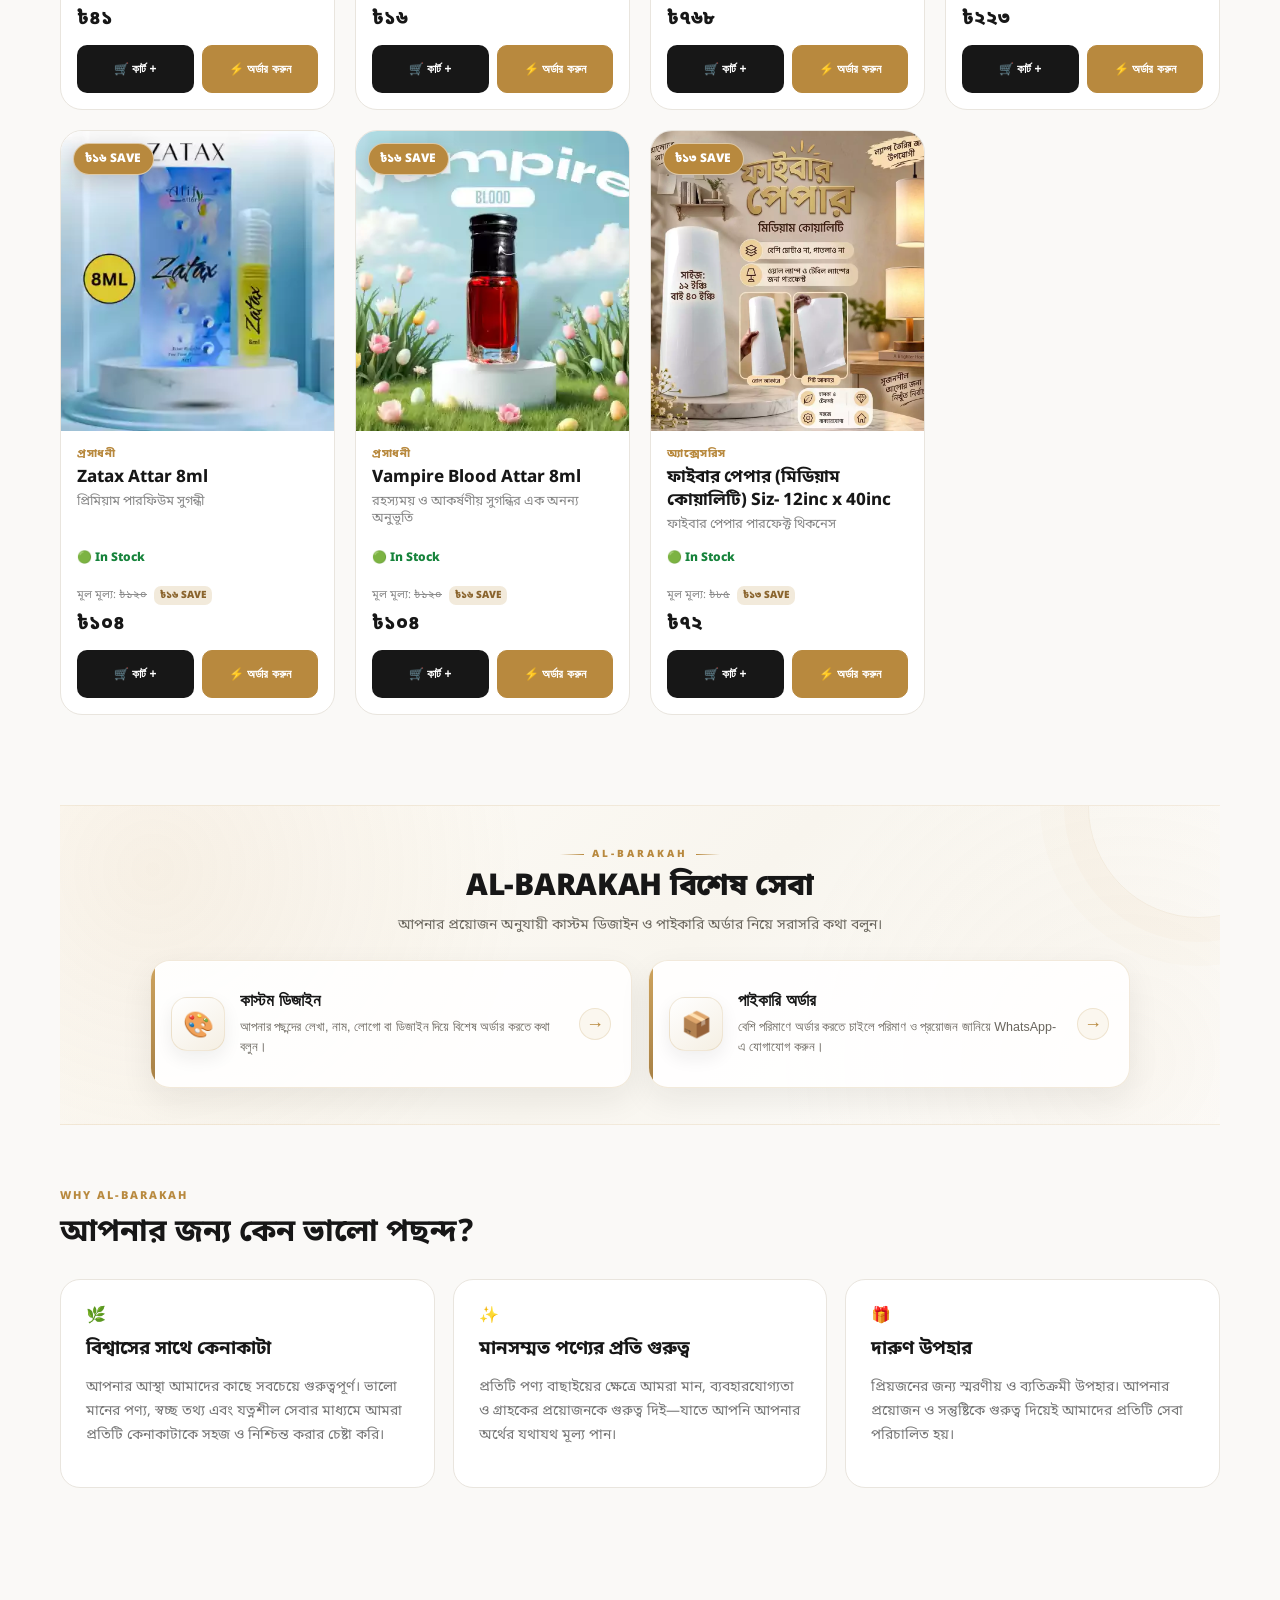
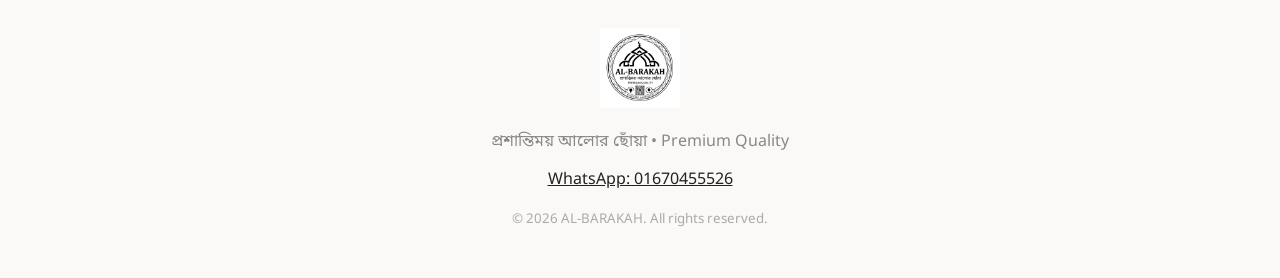
==== commit 1f046acb: "Update index.html" ====
--- a/index.html
+++ b/index.html
@@ -59,10 +59,8 @@
 
 
 <section class="hero">
- <div class="container hero-grid">
-  <div class="hero-copy">
-   <!-- <span class="pill">✨ PREMIUM QUALITY</span> 
-   <!-- =====================================================
+
+<!-- =====================================================
      AL-BARAKAH PREMIUM FLASH OFFER
 ===================================================== -->
 
@@ -145,6 +143,14 @@
   </div>
 
 </section>
+
+ <div class="container hero-grid">
+  <div class="hero-copy">
+   <span class="pill hero-premium-pill">✦ AL-BARAKAH PREMIUM STORE</span>
+   <h1 class="hero-premium-title">আপনার ঘরে আনুন <span>প্রিমিয়াম সৌন্দর্য</span></h1>
+   <p class="hero-premium-desc">রুচিশীল ডিজাইন, মানসম্মত পণ্য এবং বিশ্বস্ত সেবা—আপনার পছন্দের প্রিমিয়াম কালেকশন এখন এক জায়গায়।</p>
+   <!-- Legacy premium pill replaced by the current hero heading. -->
+   
    <div class="hero-actions"><a class="btn primary" href="#products">পণ্য দেখুন</a><a  class="btn ghost" href="https://wa.me/8801670455526" target="_blank">WhatsApp করুন</a></div>
   </div>
   <div class="hero-slider" id="heroSlider" aria-label="প্রোডাক্ট ছবি স্লাইডার">
@@ -174,6 +180,15 @@
      </div>
      <div id="categories" class="categories"></div>
    </div>
+
+   <section class="featured-products-section arrivals-section" id="newArrivalsSection">
+     <div class="featured-section-head"><div><span class="eyebrow">JUST ARRIVED</span><h2>✨ নতুন এসেছে</h2><p>আমাদের কালেকশনের নতুন সংযোজন</p></div></div>
+     <div class="products featured-products-grid" id="newArrivalsProducts"></div>
+   </section>
+   <section class="featured-products-section" id="trendingSection">
+     <div class="featured-section-head"><div><span class="eyebrow">TRENDING NOW</span><h2>🔥 ট্রেন্ডিং প্রোডাক্টস</h2><p>ক্রেতাদের পছন্দের জনপ্রিয় কালেকশন</p></div></div>
+     <div class="products featured-products-grid" id="trendingProducts"></div>
+   </section>
 
    <section class="section-head collection-head">
      <div>
--- a/style.css
+++ b/style.css
@@ -2132,3 +2132,49 @@
     grid-template-columns:repeat(2,minmax(0,1fr));
   }
 }
+
+
+/* =========================================================
+   ORDER SUCCESS — CUSTOMER-FACING CONFIRMATION
+   ========================================================= */
+.order-success-overlay{
+  display:none;
+  place-items:center;
+  padding:20px;
+  background:rgba(18,18,18,.72);
+  backdrop-filter:blur(8px);
+  z-index:80;
+}
+.order-success-overlay.show{display:grid}
+.order-success-card{
+  width:min(470px,100%);
+  background:#fff;
+  border:1px solid var(--line);
+  border-radius:28px;
+  padding:34px 28px 28px;
+  text-align:center;
+  box-shadow:0 30px 90px rgba(0,0,0,.25);
+  animation:orderSuccessIn .25s ease;
+}
+@keyframes orderSuccessIn{from{opacity:0;transform:translateY(12px) scale(.98)}to{opacity:1;transform:none}}
+.success-icon{
+  width:68px;height:68px;margin:0 auto 16px;
+  display:grid;place-items:center;
+  border-radius:50%;
+  background:#eef8f1;
+  color:#27864b;
+  font-size:34px;font-weight:900;
+  border:1px solid #d8efdf;
+}
+.order-success-card h2{font-size:26px;line-height:1.35;margin:9px 0 10px}
+.order-success-card p{color:#707070;font-size:14px;line-height:1.8;margin:0 auto 20px;max-width:390px}
+.success-meta{display:grid;grid-template-columns:1fr 1fr;gap:10px;margin:18px 0}
+.success-meta div{padding:13px 10px;border:1px solid var(--line);border-radius:14px;background:#faf9f7}
+.success-meta span{display:block;color:#888;font-size:11px;margin-bottom:4px}
+.success-meta b{font-size:14px}
+.success-note{margin:0 0 18px;padding:11px 12px;border-radius:12px;background:#f8f7f5;color:#777;font-size:11.5px;line-height:1.65}
+@media(max-width:520px){
+  .order-success-card{padding:30px 18px 20px;border-radius:22px}
+  .order-success-card h2{font-size:22px}
+  .success-meta{gap:7px}
+}
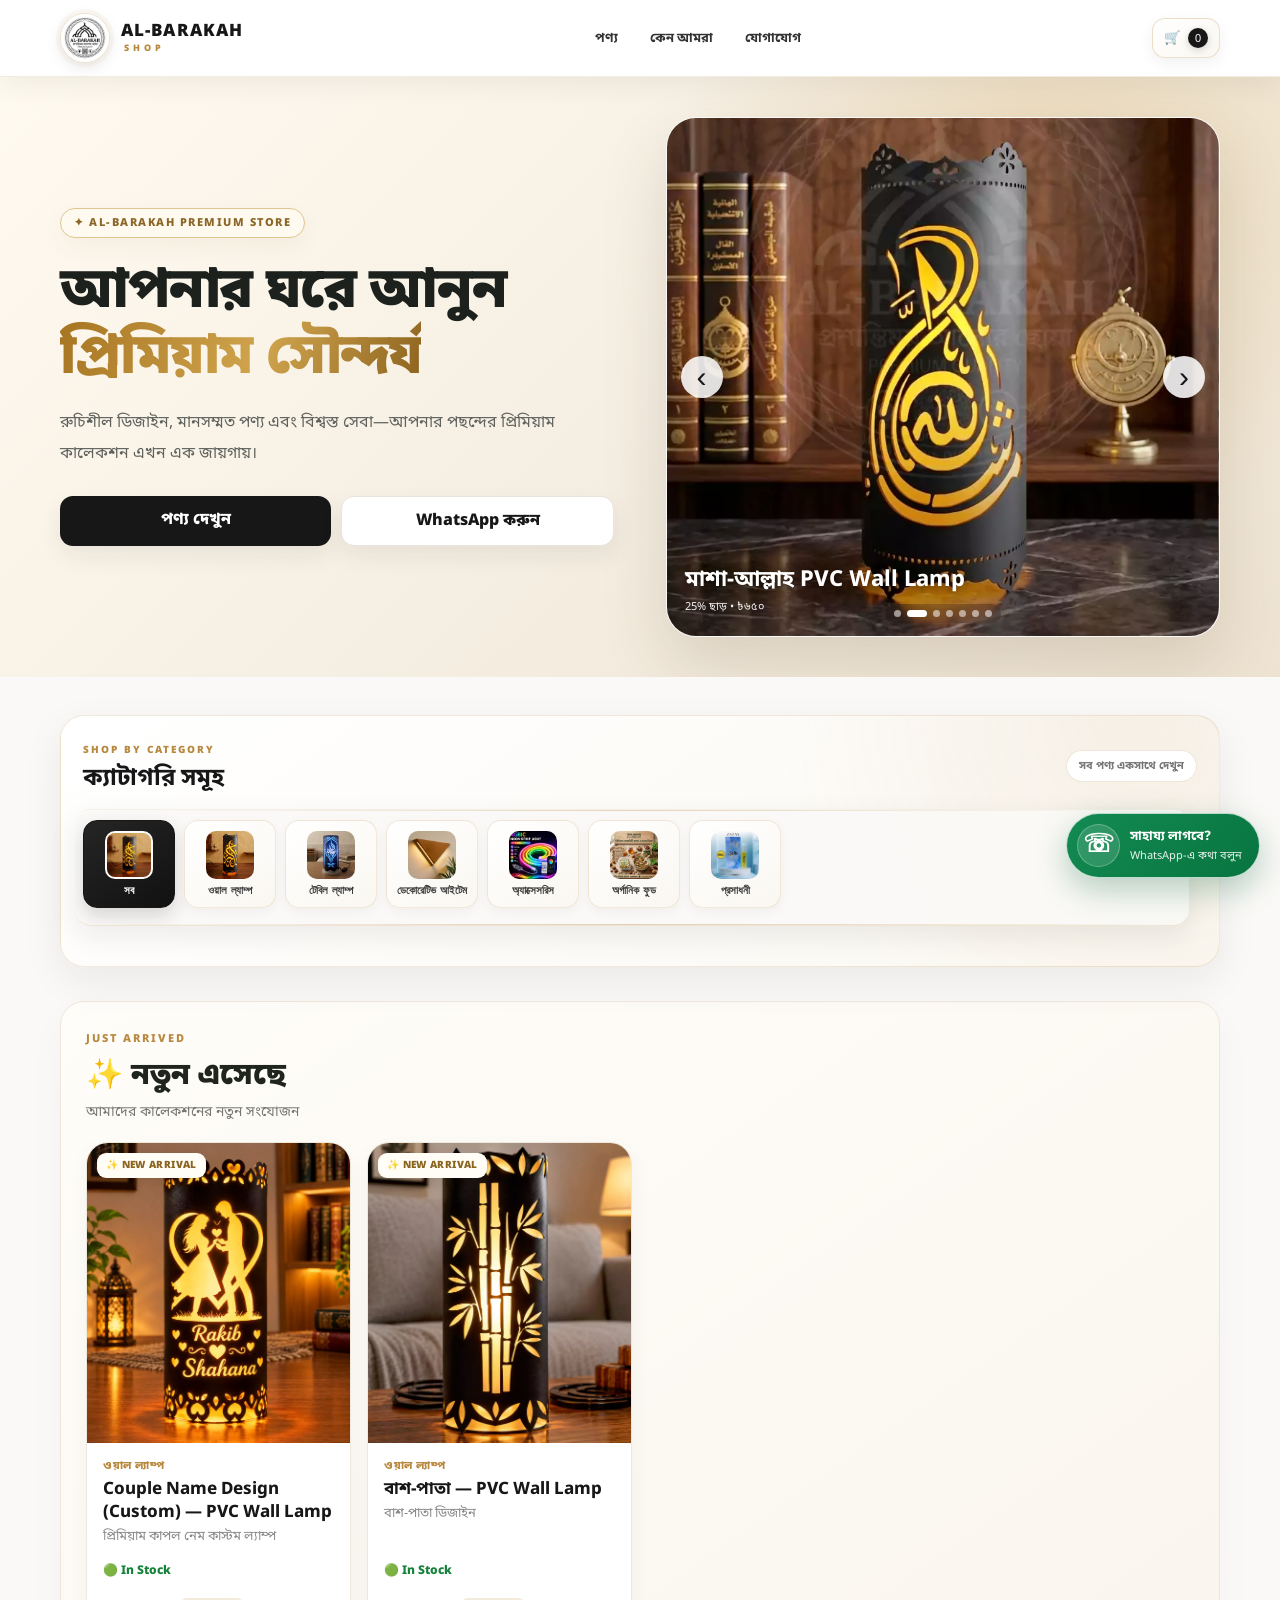
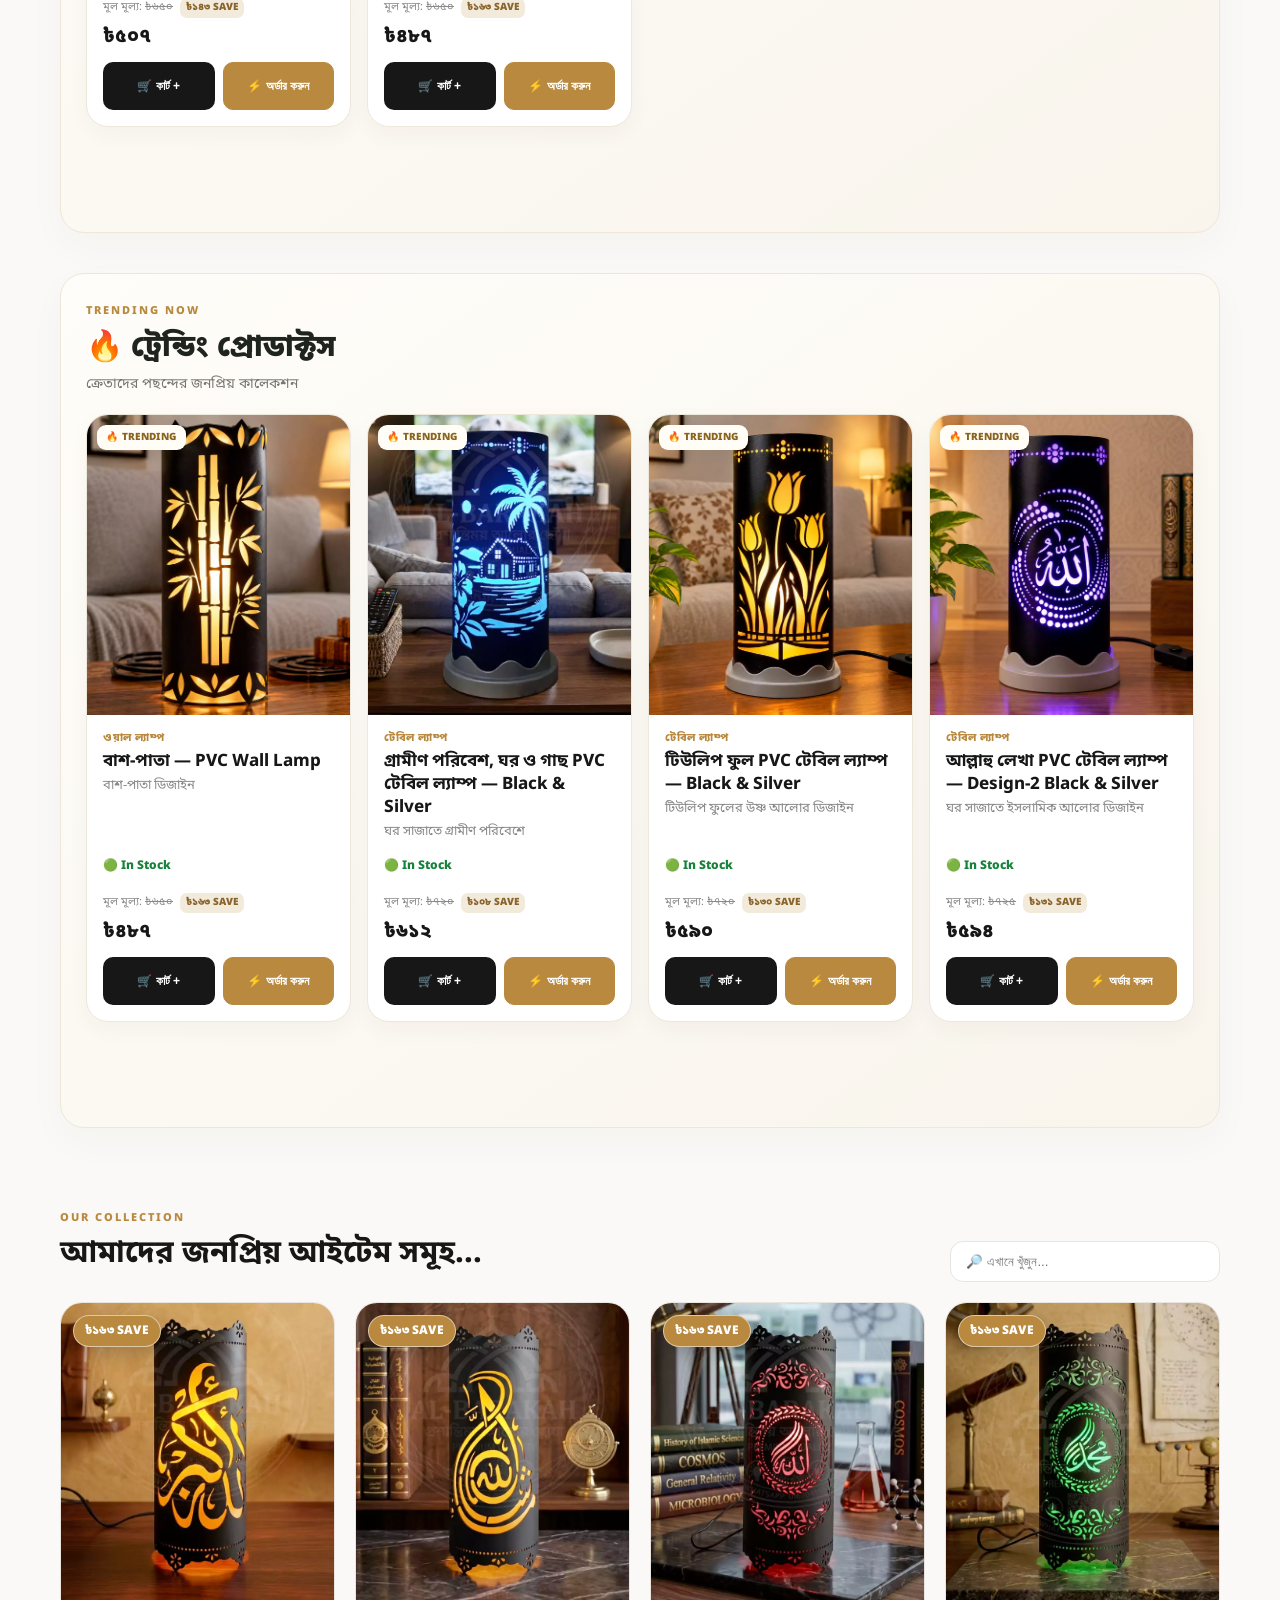
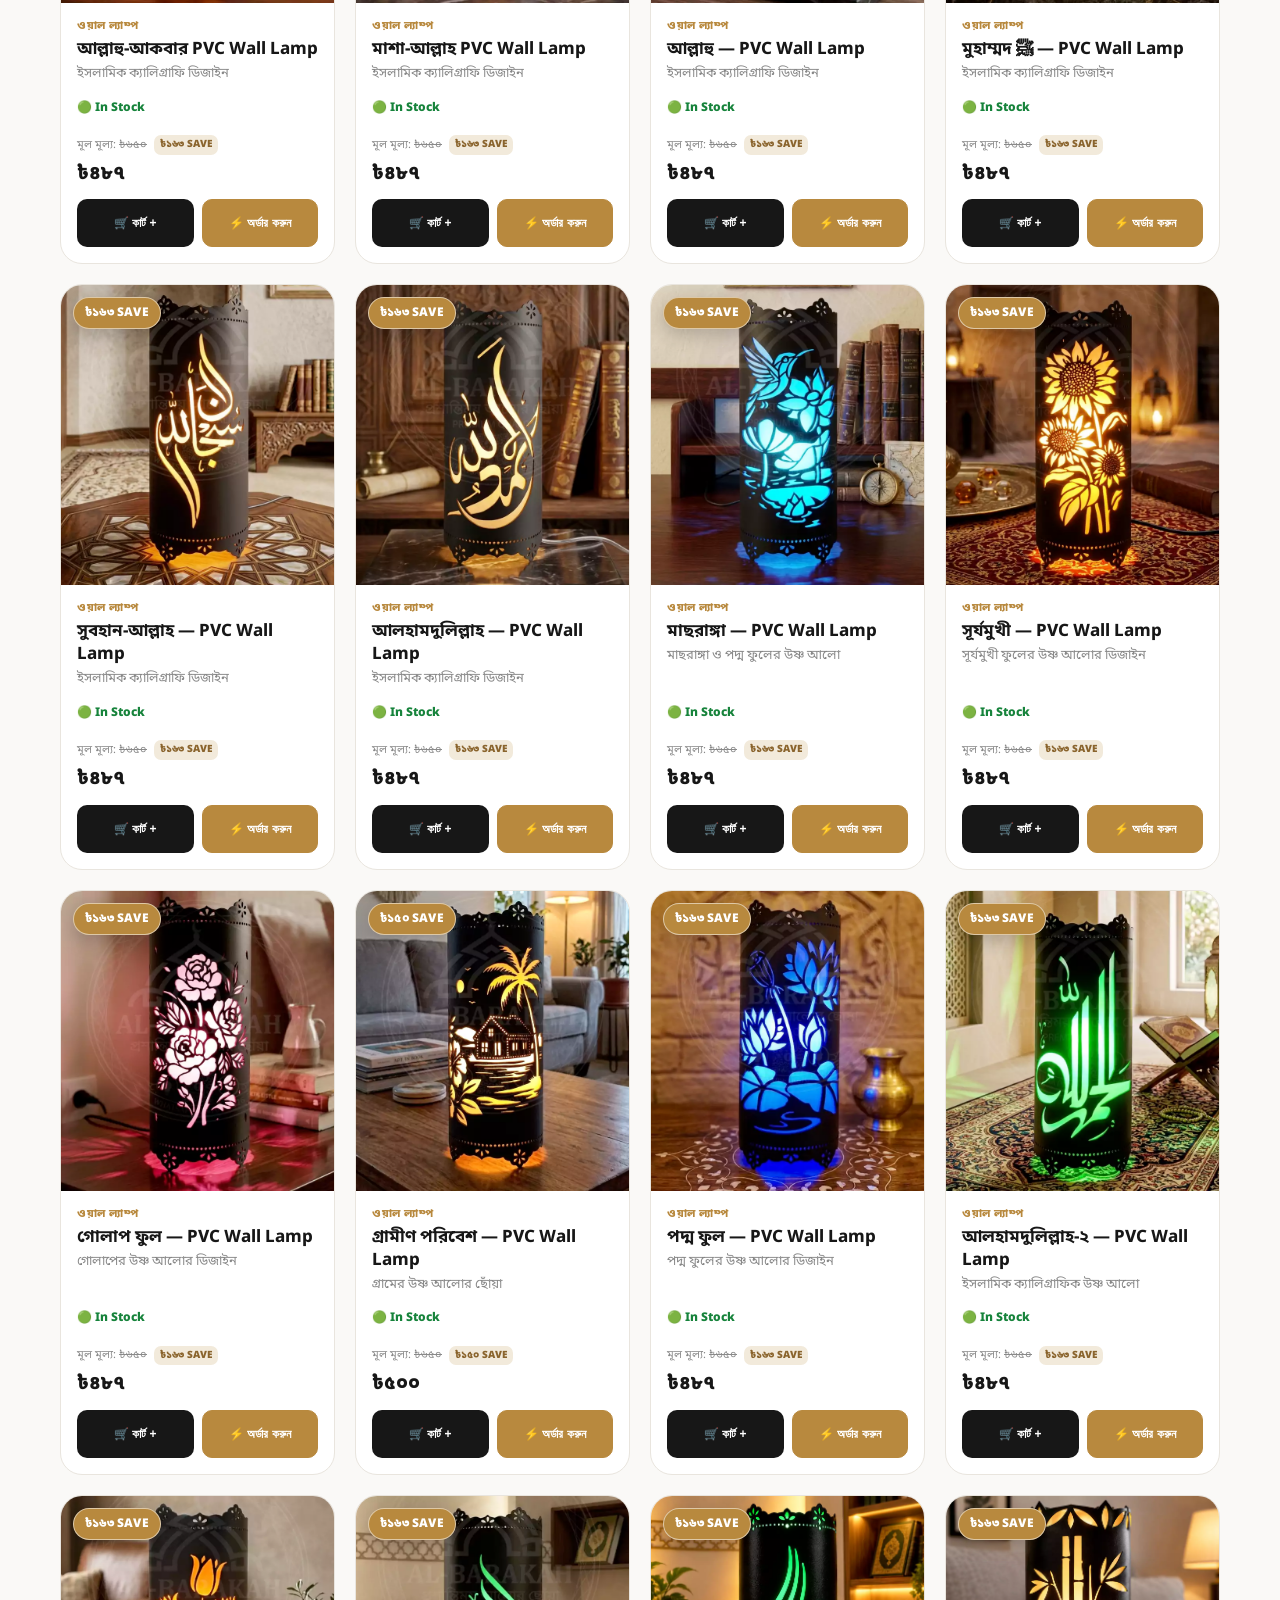
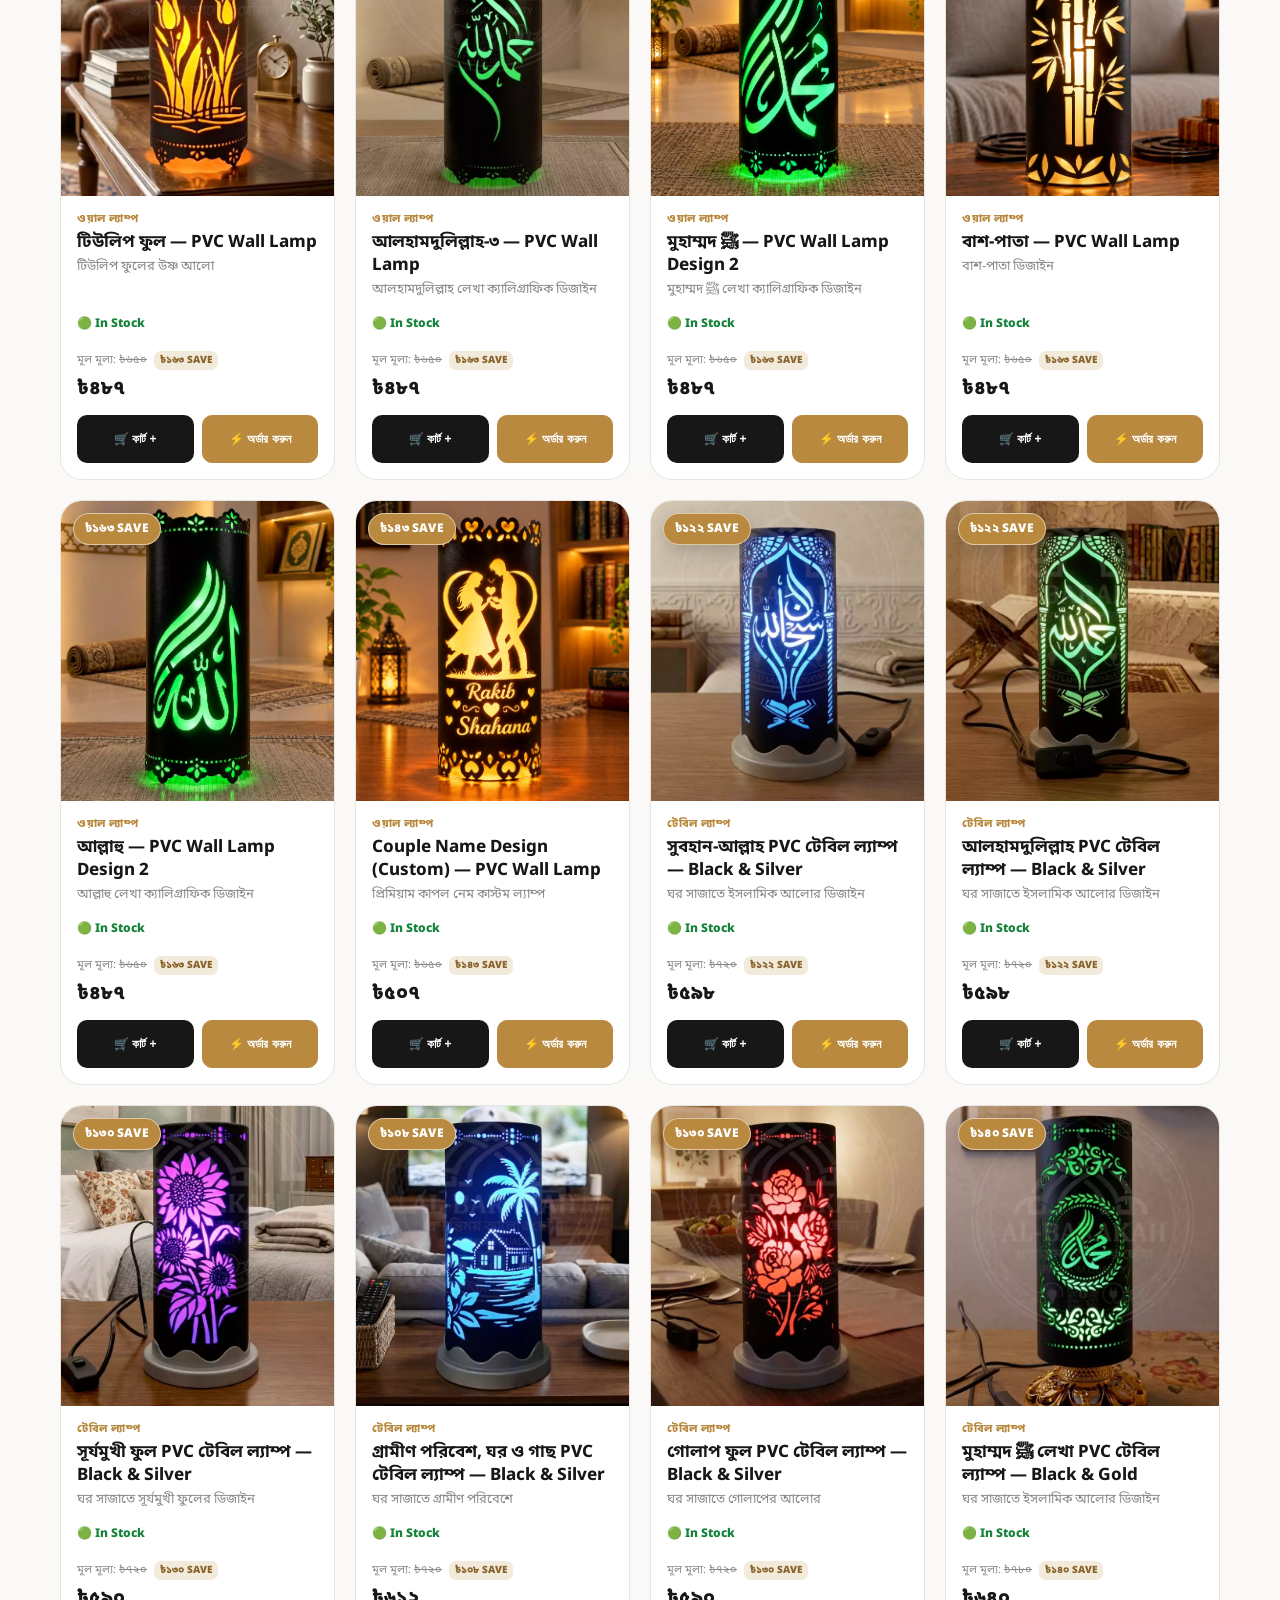
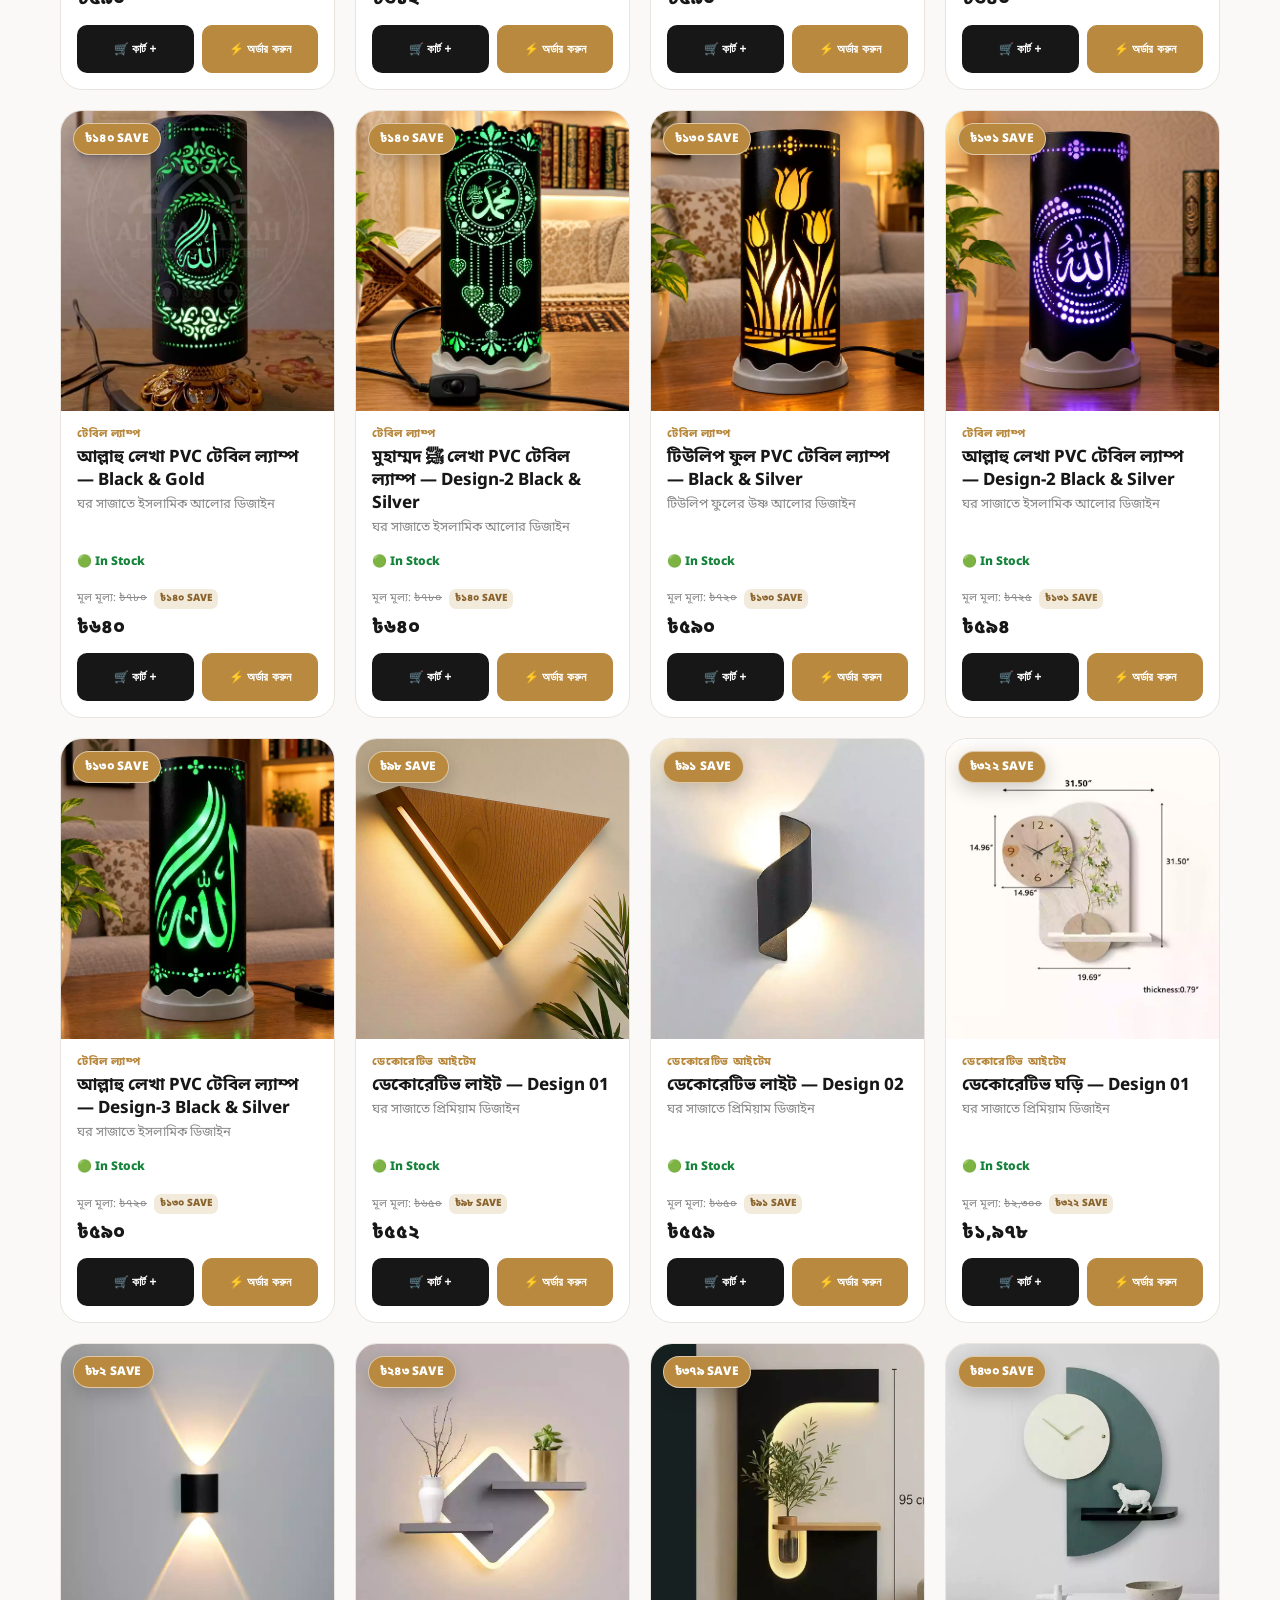
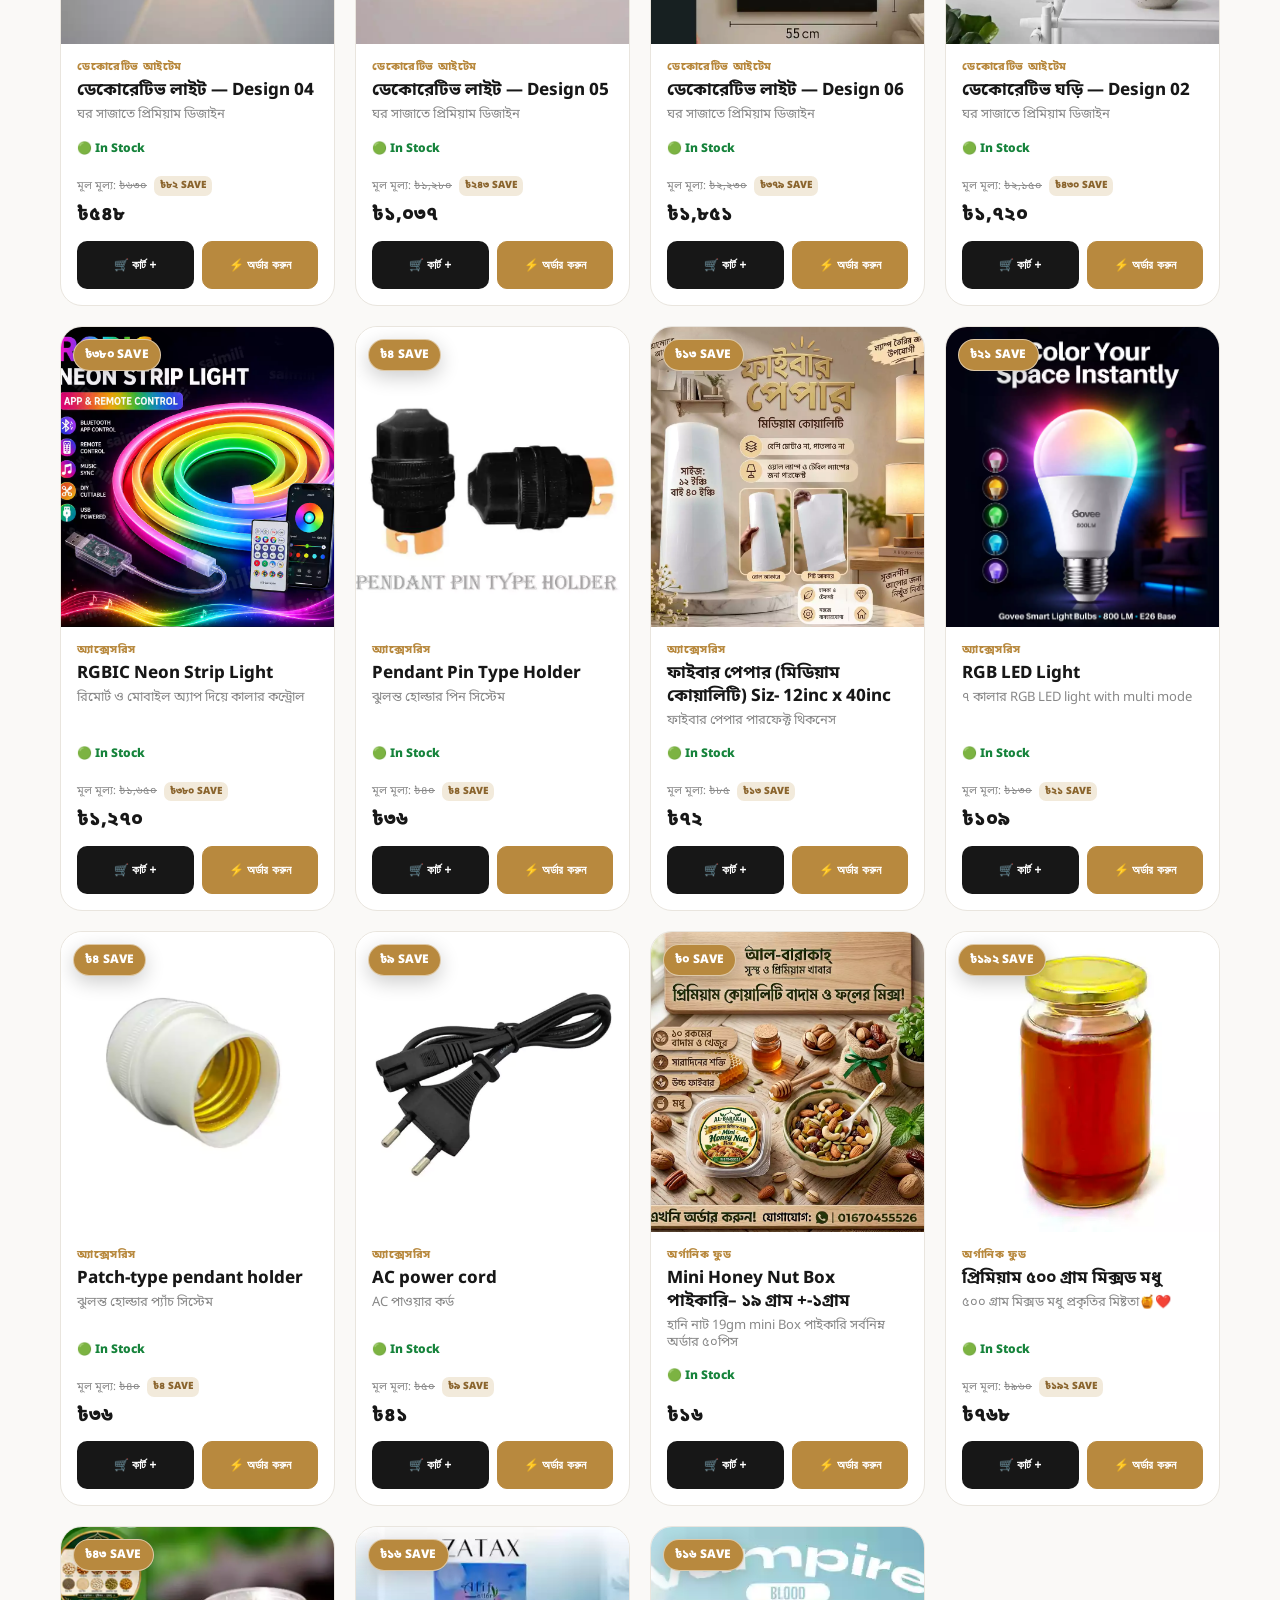
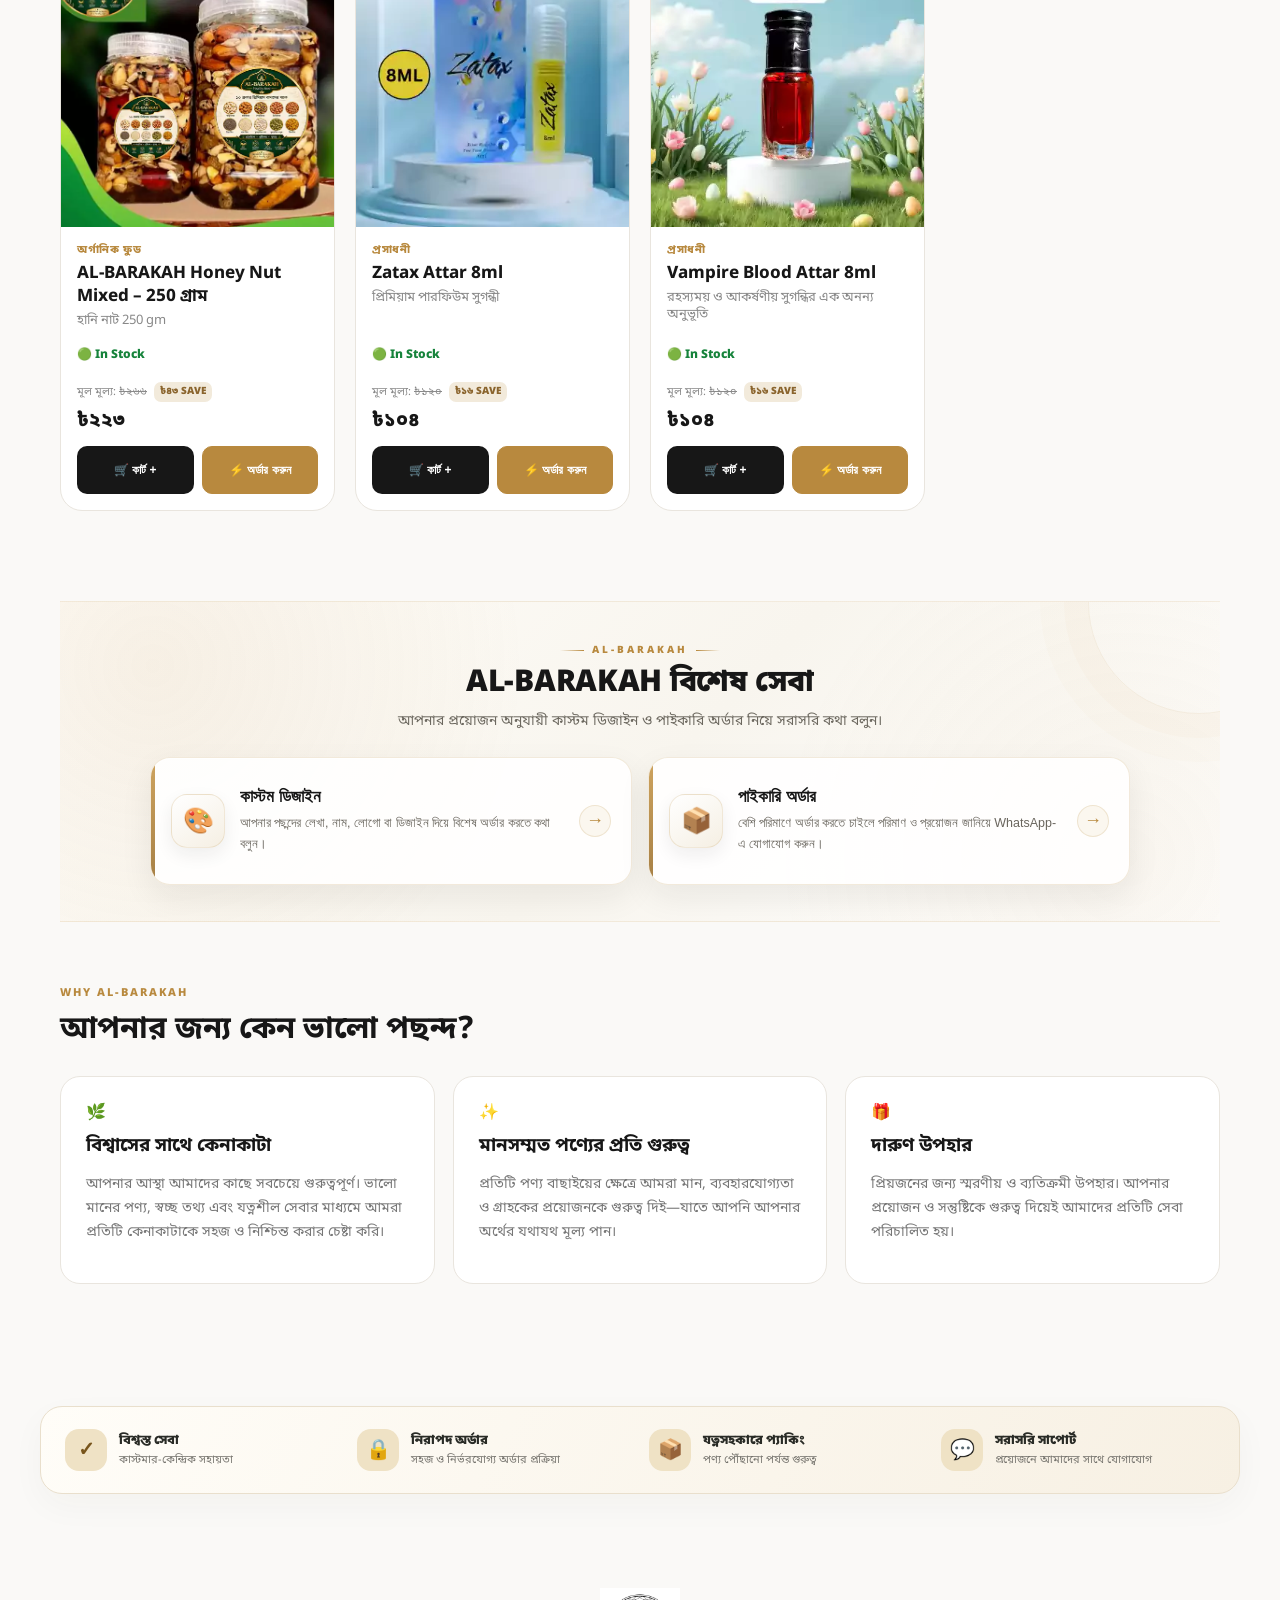
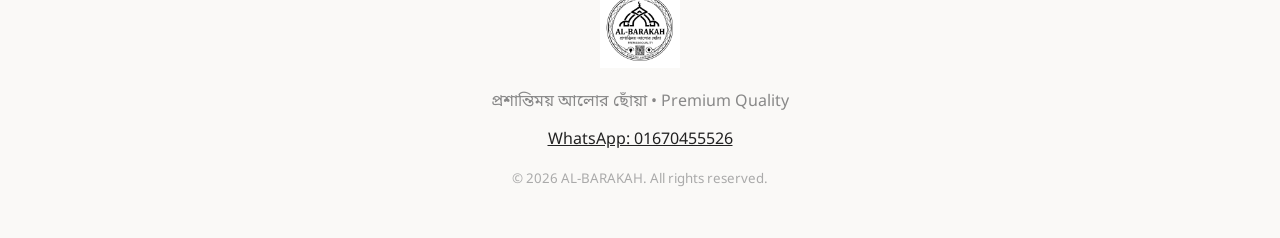
==== commit 91f0df42: "Update index.html" ====
--- a/index.html
+++ b/index.html
@@ -3,7 +3,7 @@
 <head>
 <meta charset="UTF-8">
 <meta name="viewport" content="width=device-width, initial-scale=1.0">
-<title>AL-BARAKAH | Premium Products & Trusted Service</title>
+<title>AL-BARAKAH | Premium Products in Bangladesh</title>
 <meta name="description" content="AL-BARAKAH Premium Decorative Lamp">
 <link rel="stylesheet" href="style.css">
 <script>
--- a/style.css
+++ b/style.css
@@ -2178,3 +2178,39 @@
   .order-success-card h2{font-size:22px}
   .success-meta{gap:7px}
 }
+
+
+/* ===== AL-BARAKAH PREMIUM STOREFRONT ENHANCEMENTS ===== */
+.hero{background:radial-gradient(circle at 82% 16%,rgba(213,170,91,.27),transparent 32%),linear-gradient(135deg,#fffaf0 0%,#f5eee2 52%,#eee3d1 100%);position:relative}
+.hero-grid{gap:clamp(24px,4vw,58px);padding-top:24px;padding-bottom:24px}
+.hero-copy{position:relative;z-index:2}
+.hero-premium-pill{background:#fffaf0;border-color:#dfc58f;color:#8b6727;box-shadow:0 8px 24px #60461a0d}
+.hero .hero-premium-title{font-size:clamp(36px,4.4vw,60px);font-weight:900;letter-spacing:-1.2px;line-height:1.17;margin:22px 0 15px;color:#1d211d}
+.hero .hero-premium-title span{background:linear-gradient(110deg,#a77522,#d0a44d 55%,#8b621e);-webkit-background-clip:text;background-clip:text;color:transparent}
+.hero .hero-premium-desc{font-size:clamp(15px,1.25vw,18px);line-height:1.95;color:#5f625d;max-width:530px}
+.hero .hero-actions .btn{box-shadow:0 10px 24px #191d1912;transition:transform .2s,box-shadow .2s}
+.hero .hero-actions .btn:hover{transform:translateY(-2px);box-shadow:0 14px 28px #191d1920}
+.hero-slider{border:1px solid #ffffffb8;box-shadow:0 28px 65px #49361c26}
+.featured-products-section{margin:34px 0 40px;padding:25px;border:1px solid #eee6d8;border-radius:24px;background:linear-gradient(145deg,#fffdf9,#f9f5ed);box-shadow:0 14px 38px #45351a08}
+.featured-section-head{display:flex;align-items:flex-end;justify-content:space-between;margin-bottom:20px}
+.featured-section-head h2{margin:7px 0;font-size:clamp(22px,2.5vw,30px);font-weight:900;color:#20241f}
+.featured-section-head p{margin:0;color:#77766f;font-size:14px}
+.featured-products-grid{grid-template-columns:repeat(4,minmax(0,1fr));gap:16px}
+.featured-product-card{position:relative;border:1px solid #eee7dc;box-shadow:0 8px 22px #33240c0a;transition:transform .22s,box-shadow .22s}
+.featured-product-card:hover{transform:translateY(-4px);box-shadow:0 16px 34px #33240c17}
+.featured-product-card .pimg{position:relative}
+.featured-tag{position:absolute;left:10px;top:10px;z-index:2;padding:6px 9px;border-radius:9px;background:#fffdf6;color:#8b641f;font-size:10px;font-weight:900;letter-spacing:.35px;box-shadow:0 4px 14px #00000010}
+.alba-trust-strip{max-width:1200px;width:calc(100% - 32px);margin:32px auto 44px;padding:22px 24px;display:grid;grid-template-columns:repeat(4,minmax(0,1fr));gap:18px;border:1px solid #e9dfcc;border-radius:22px;background:linear-gradient(120deg,#fffdf8,#f7f0e3);box-shadow:0 12px 34px #392b1709}
+.alba-trust-item{display:flex;align-items:center;gap:12px;min-width:0}
+.alba-trust-item>span{width:42px;height:42px;flex:0 0 42px;border-radius:14px;display:grid;place-items:center;background:#efe2c5;color:#78551c;font-size:20px;font-weight:900}
+.alba-trust-item strong,.alba-trust-item small{display:block}
+.alba-trust-item strong{font-size:13px;color:#292b26;font-weight:900}
+.alba-trust-item small{font-size:11px;line-height:1.6;color:#77756f;margin-top:3px}
+.alba-floating-support{position:fixed;right:20px;bottom:22px;z-index:9999;display:flex;align-items:center;gap:10px;padding:10px 17px 10px 10px;border:1px solid #ffffffb8;border-radius:999px;background:linear-gradient(135deg,#138b52,#08743f);color:#fff!important;text-decoration:none!important;box-shadow:0 12px 32px #075c3547;transition:transform .2s,box-shadow .2s;max-width:calc(100vw - 28px)}
+.alba-floating-support:hover{transform:translateY(-3px);box-shadow:0 16px 38px #075c3557}
+.support-wa-icon{display:grid;place-items:center;width:43px;height:43px;border-radius:50%;background:#ffffff22;border:1px solid #ffffff45;font-size:25px;font-weight:900}
+.support-label strong,.support-label small{display:block;white-space:nowrap}
+.support-label strong{font-size:13px;line-height:1.4}
+.support-label small{font-size:11px;opacity:.9;margin-top:2px}
+@media(max-width:900px){.featured-products-grid{grid-template-columns:repeat(2,minmax(0,1fr))}.alba-trust-strip{grid-template-columns:repeat(2,minmax(0,1fr))}.featured-products-section{padding:18px}}
+@media(max-width:520px){.hero-grid{padding-top:34px;padding-bottom:34px;gap:25px}.hero .hero-premium-title{font-size:34px;letter-spacing:-.6px;margin:16px 0 12px}.hero .hero-premium-desc{font-size:14px;line-height:1.85}.hero .hero-actions{gap:9px;flex-wrap:wrap}.hero .hero-actions .btn{padding:12px 14px;font-size:13px}.hero-slider{height:360px;border-radius:22px}.featured-products-section{margin:24px 0 30px;padding:14px;border-radius:18px}.featured-section-head{margin-bottom:14px}.featured-section-head h2{font-size:21px}.featured-section-head p{font-size:12px}.featured-products-grid{gap:10px}.featured-product-card .pimg{height:190px}.featured-product-card .pinfo{padding:10px}.featured-product-card .pinfo h3{font-size:13px;line-height:1.45}.featured-product-card .pinfo p{font-size:11px}.featured-tag{left:6px;top:6px;font-size:8px;padding:5px 6px}.alba-trust-strip{width:calc(100% - 24px);margin:24px auto 32px;padding:15px 12px;gap:15px 10px;border-radius:17px}.alba-trust-item{gap:8px}.alba-trust-item>span{width:34px;height:34px;flex-basis:34px;border-radius:11px;font-size:16px}.alba-trust-item strong{font-size:11px}.alba-trust-item small{font-size:9px}.alba-floating-support{right:12px;bottom:14px;padding:7px 12px 7px 7px;gap:8px}.support-wa-icon{width:38px;height:38px;font-size:22px}.support-label strong{font-size:12px}.support-label small{font-size:10px}}
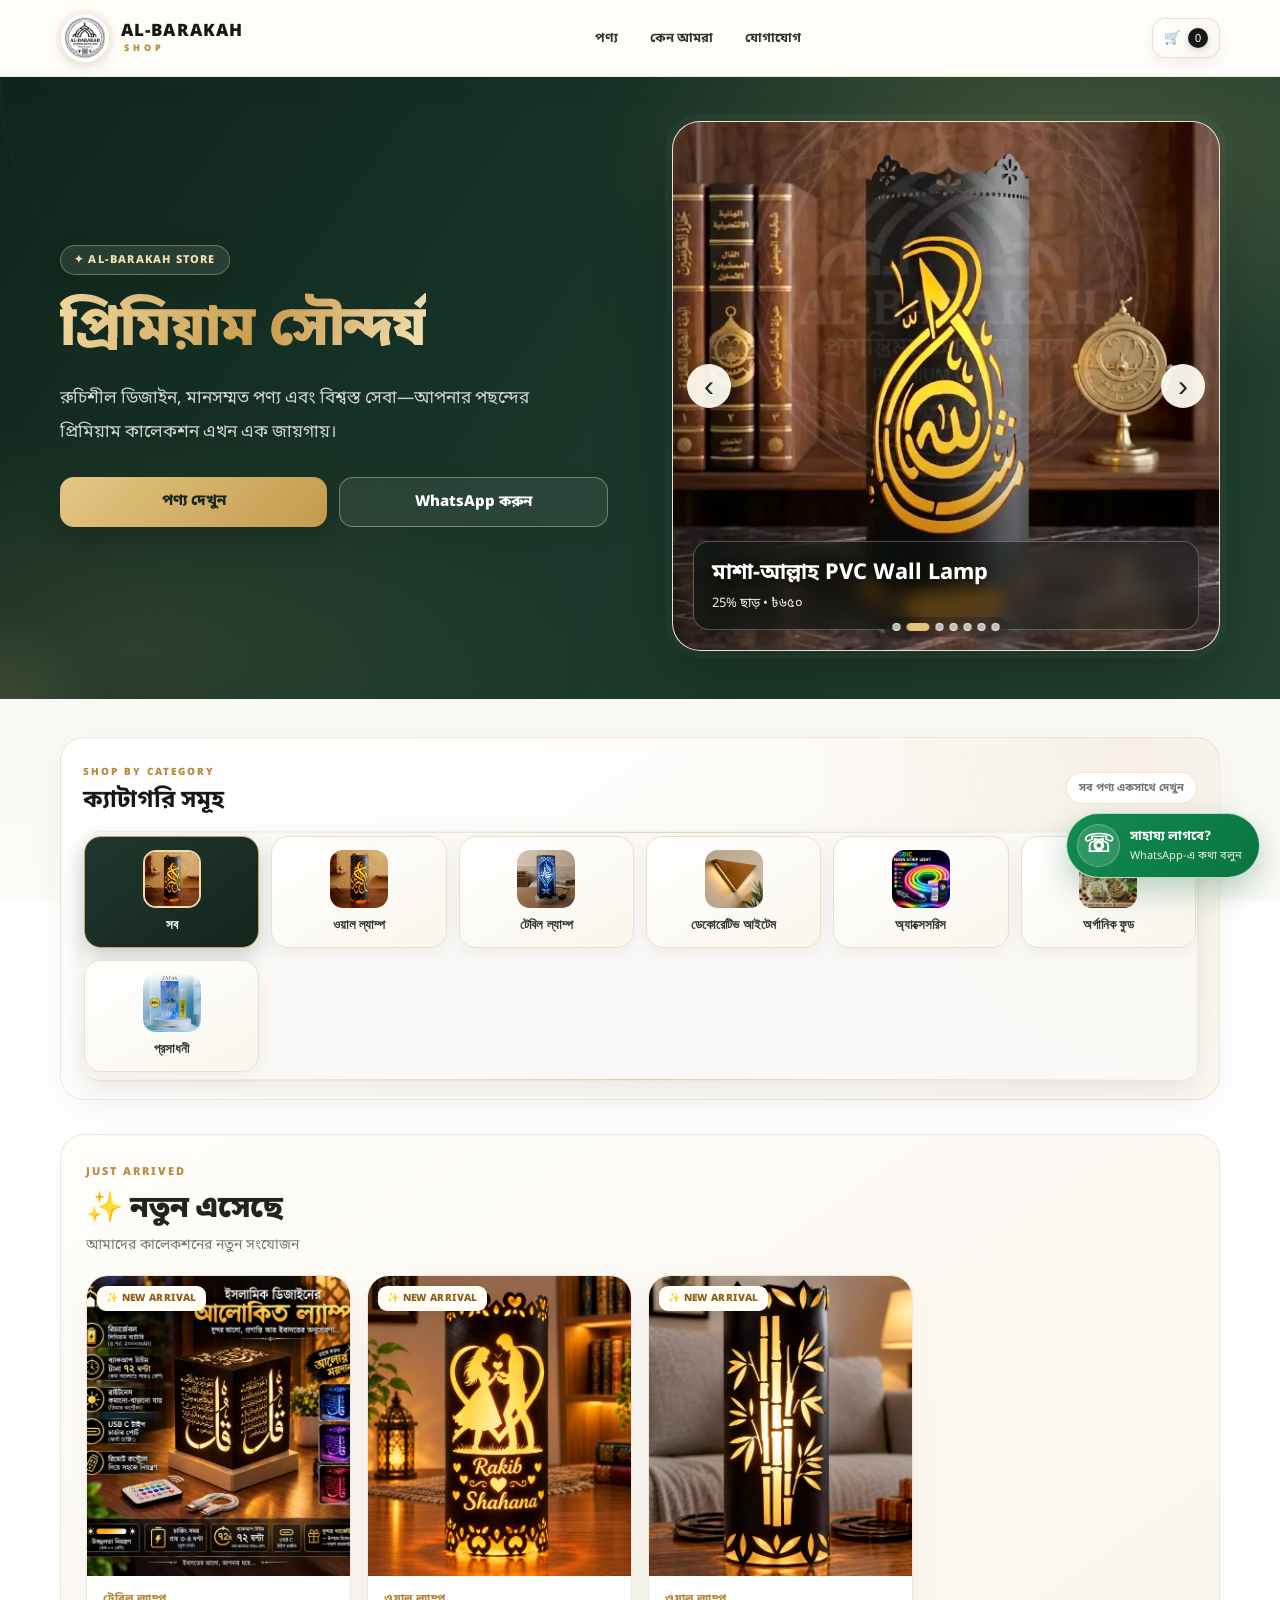
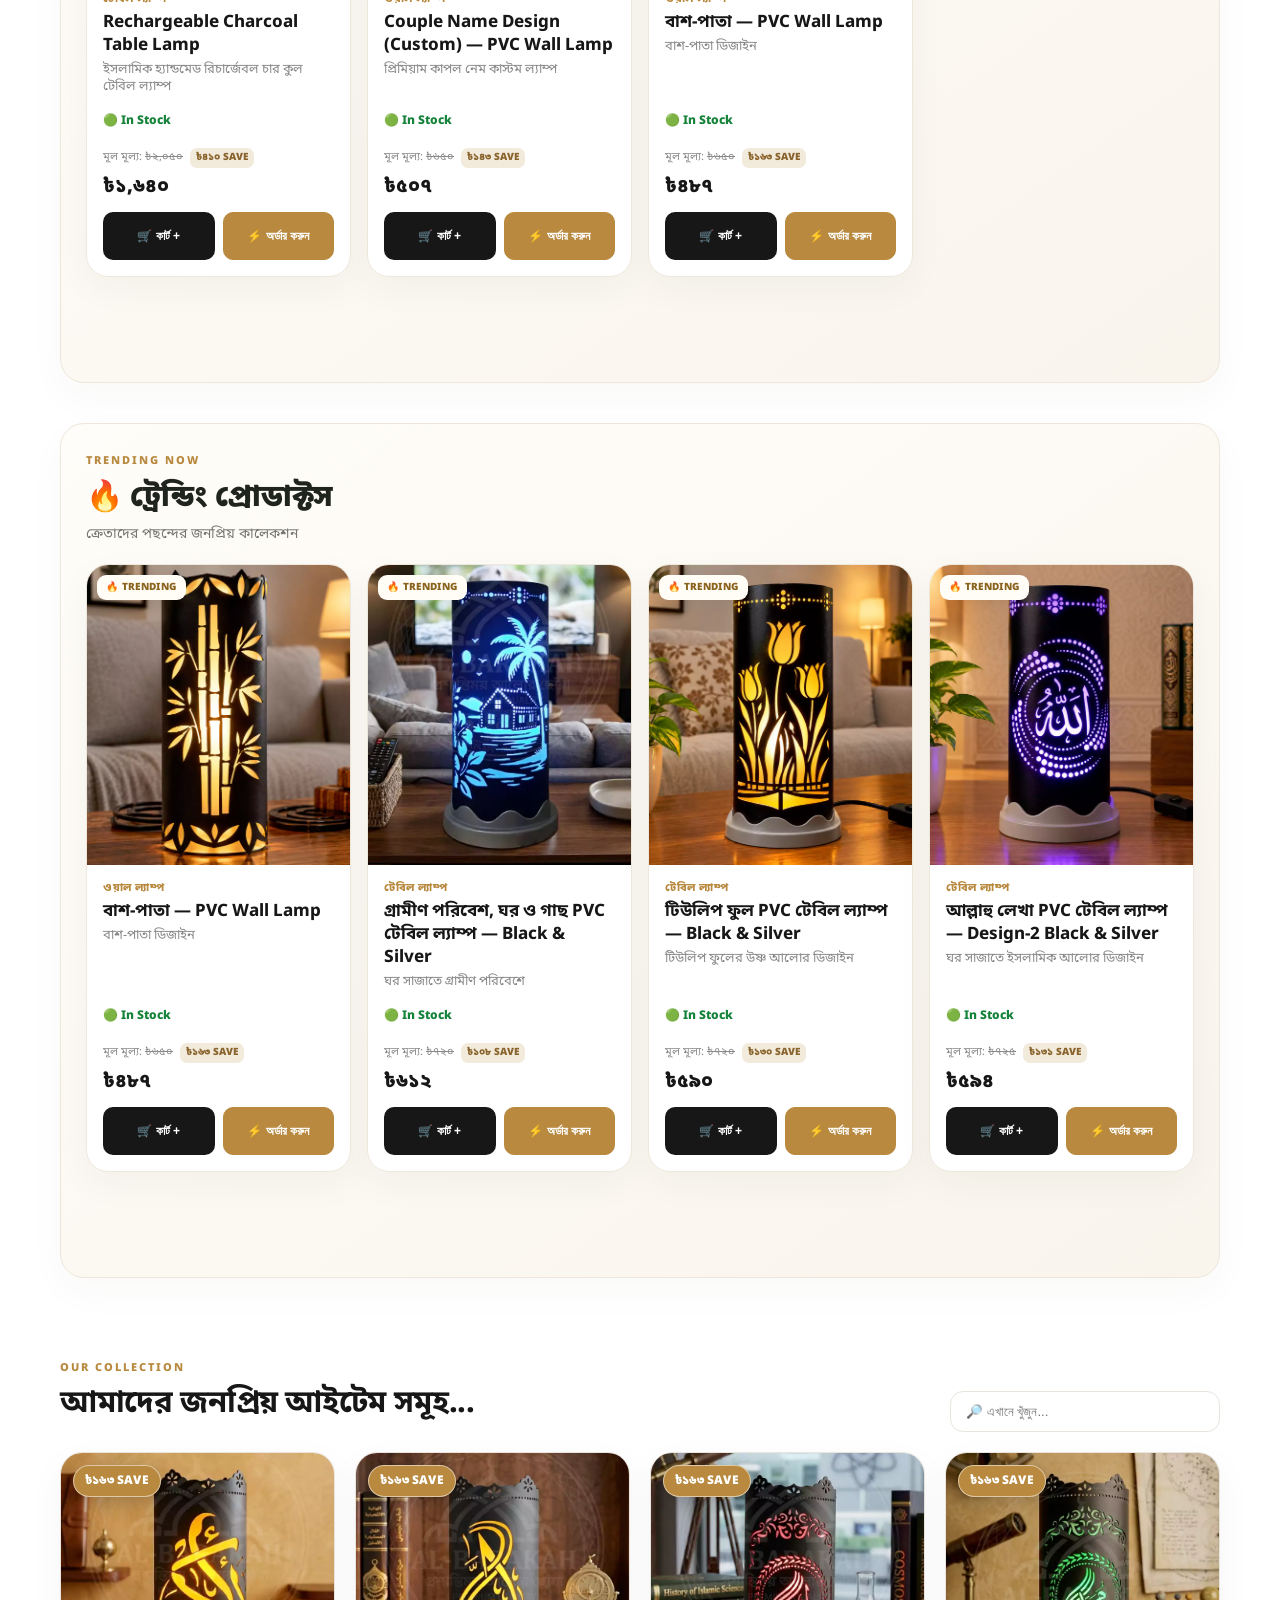
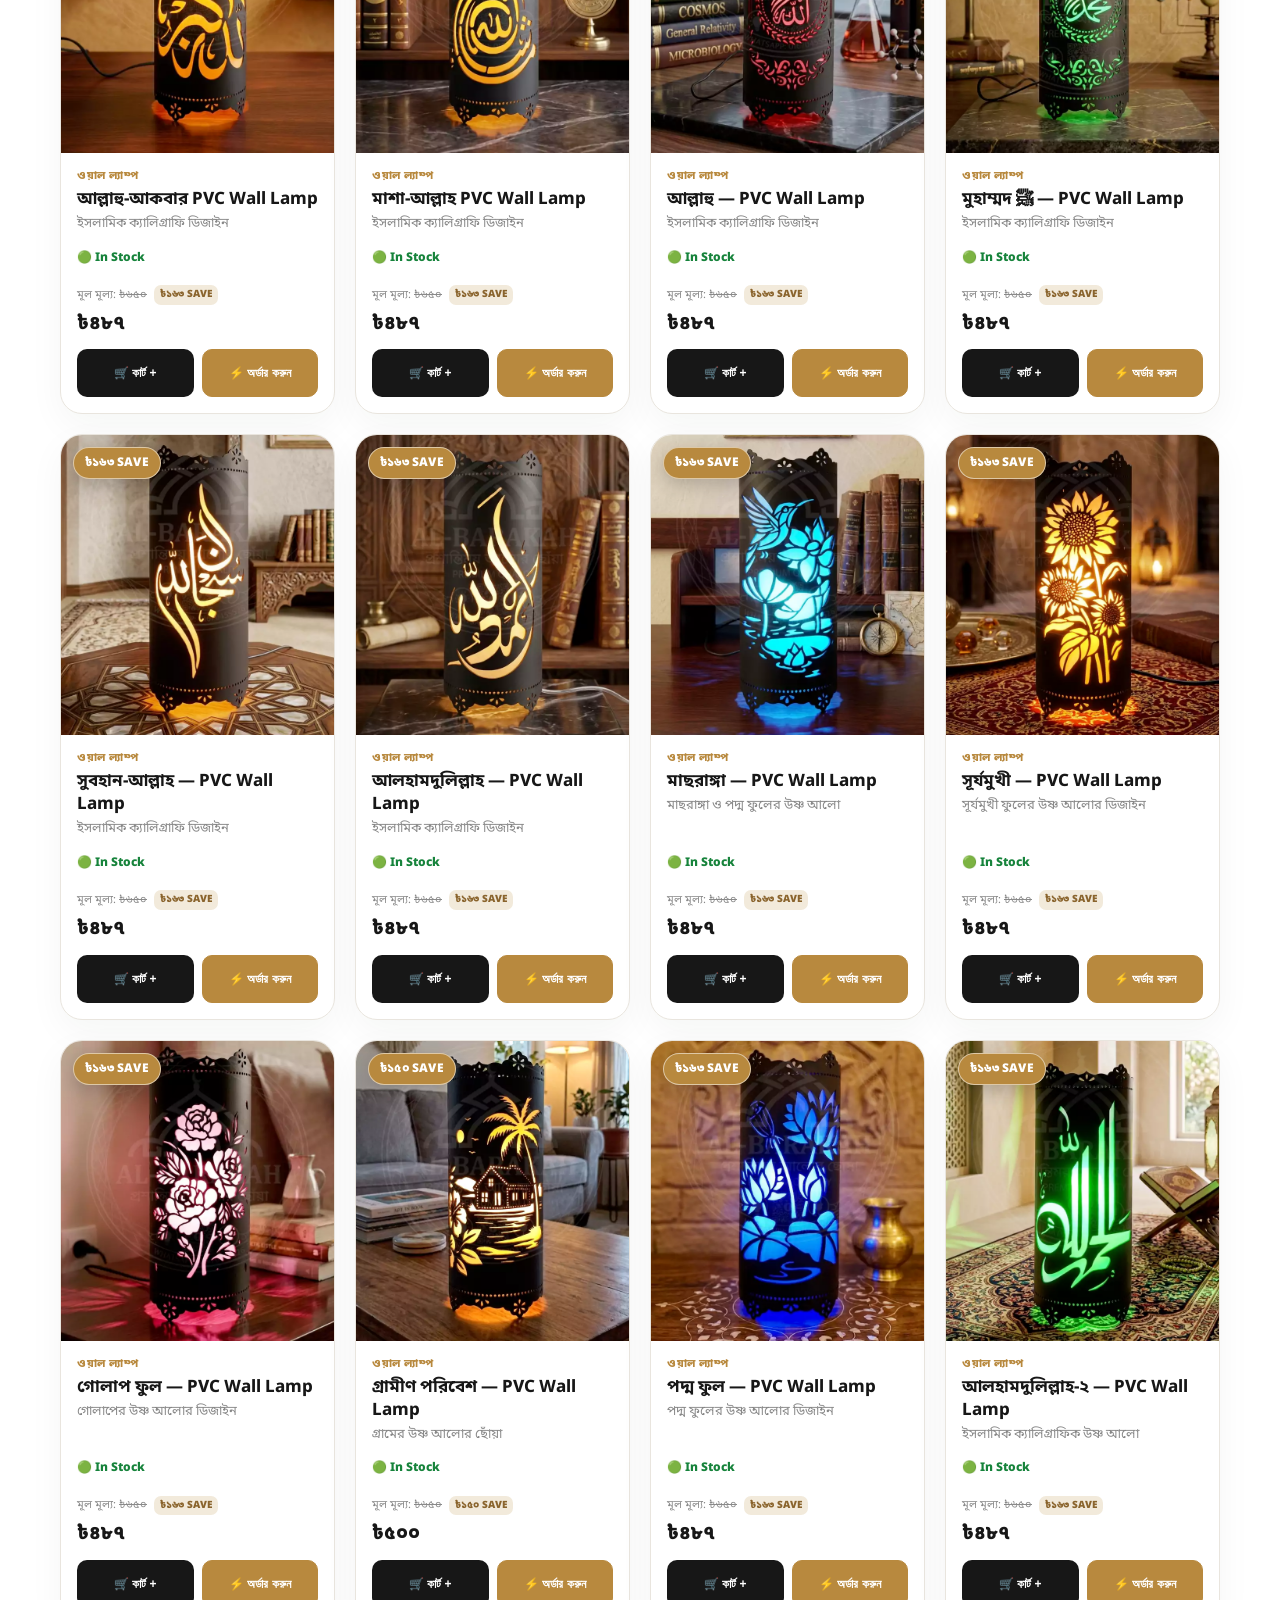
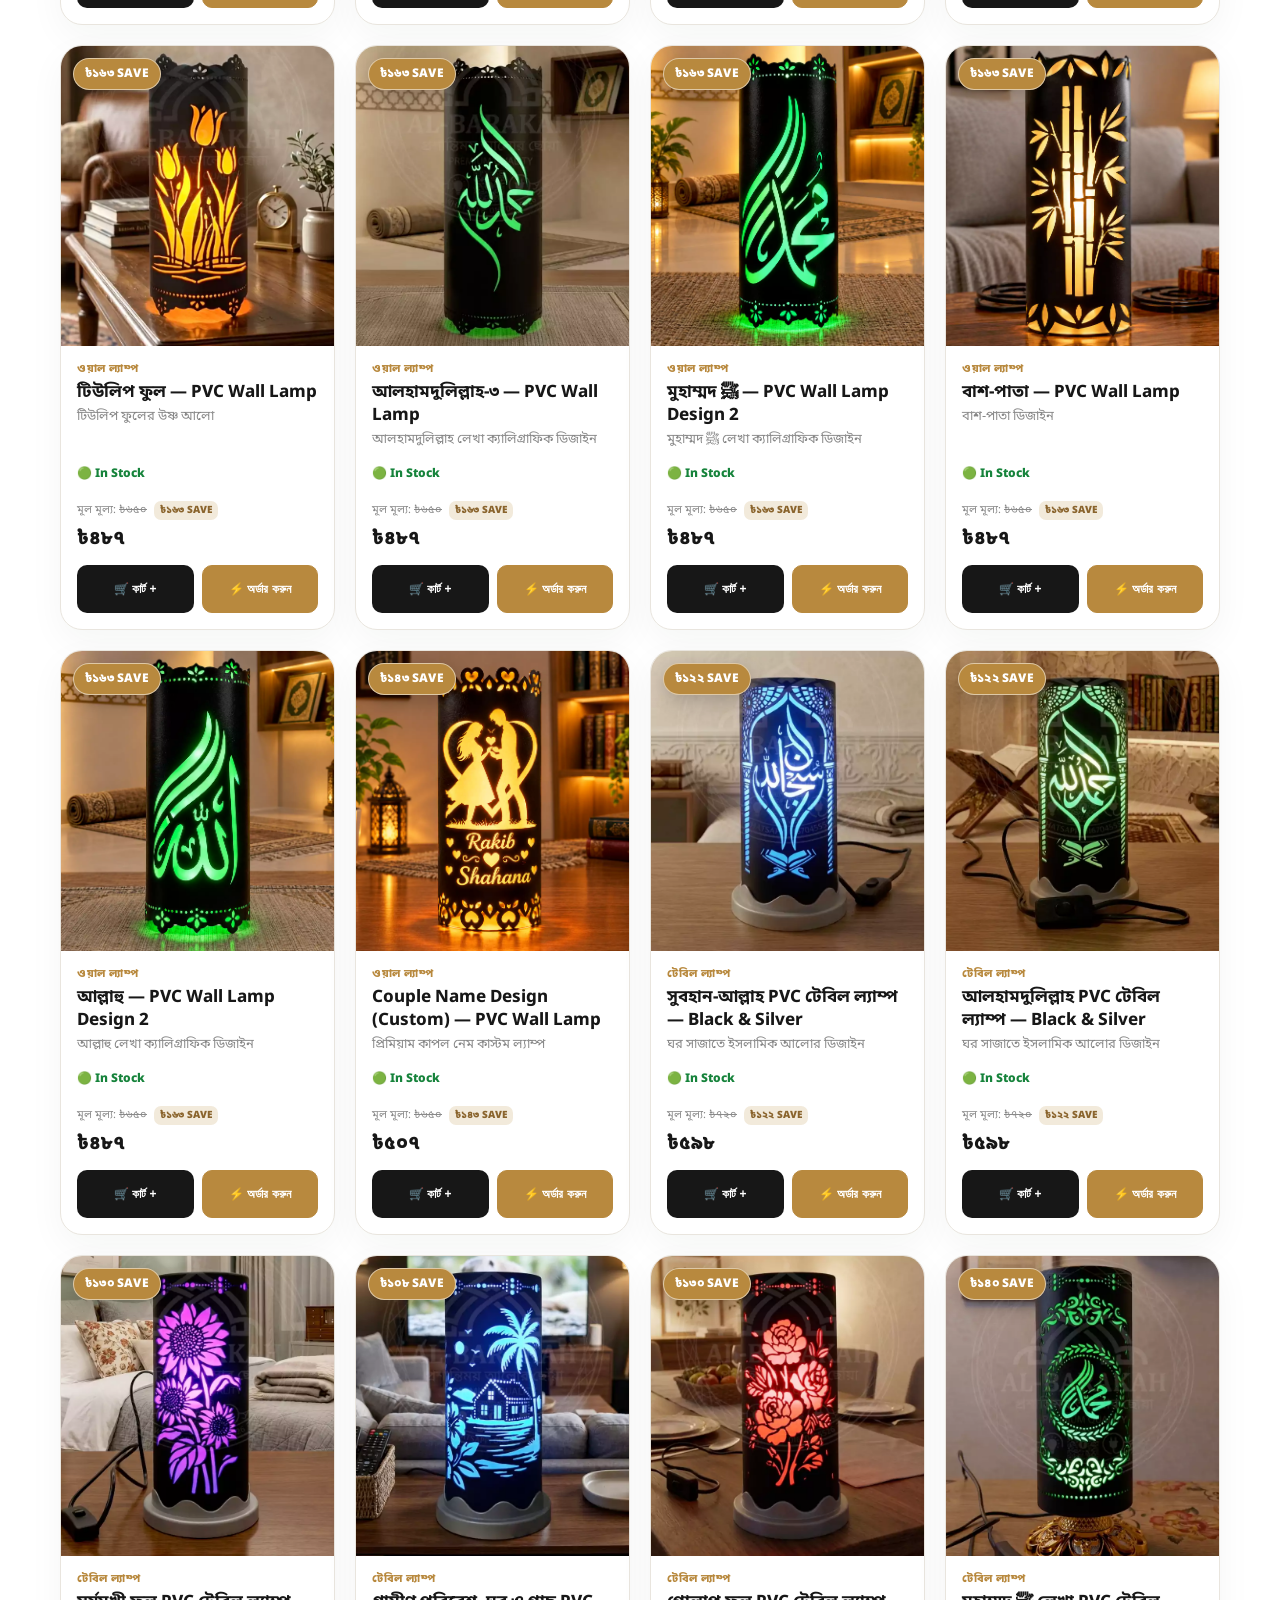
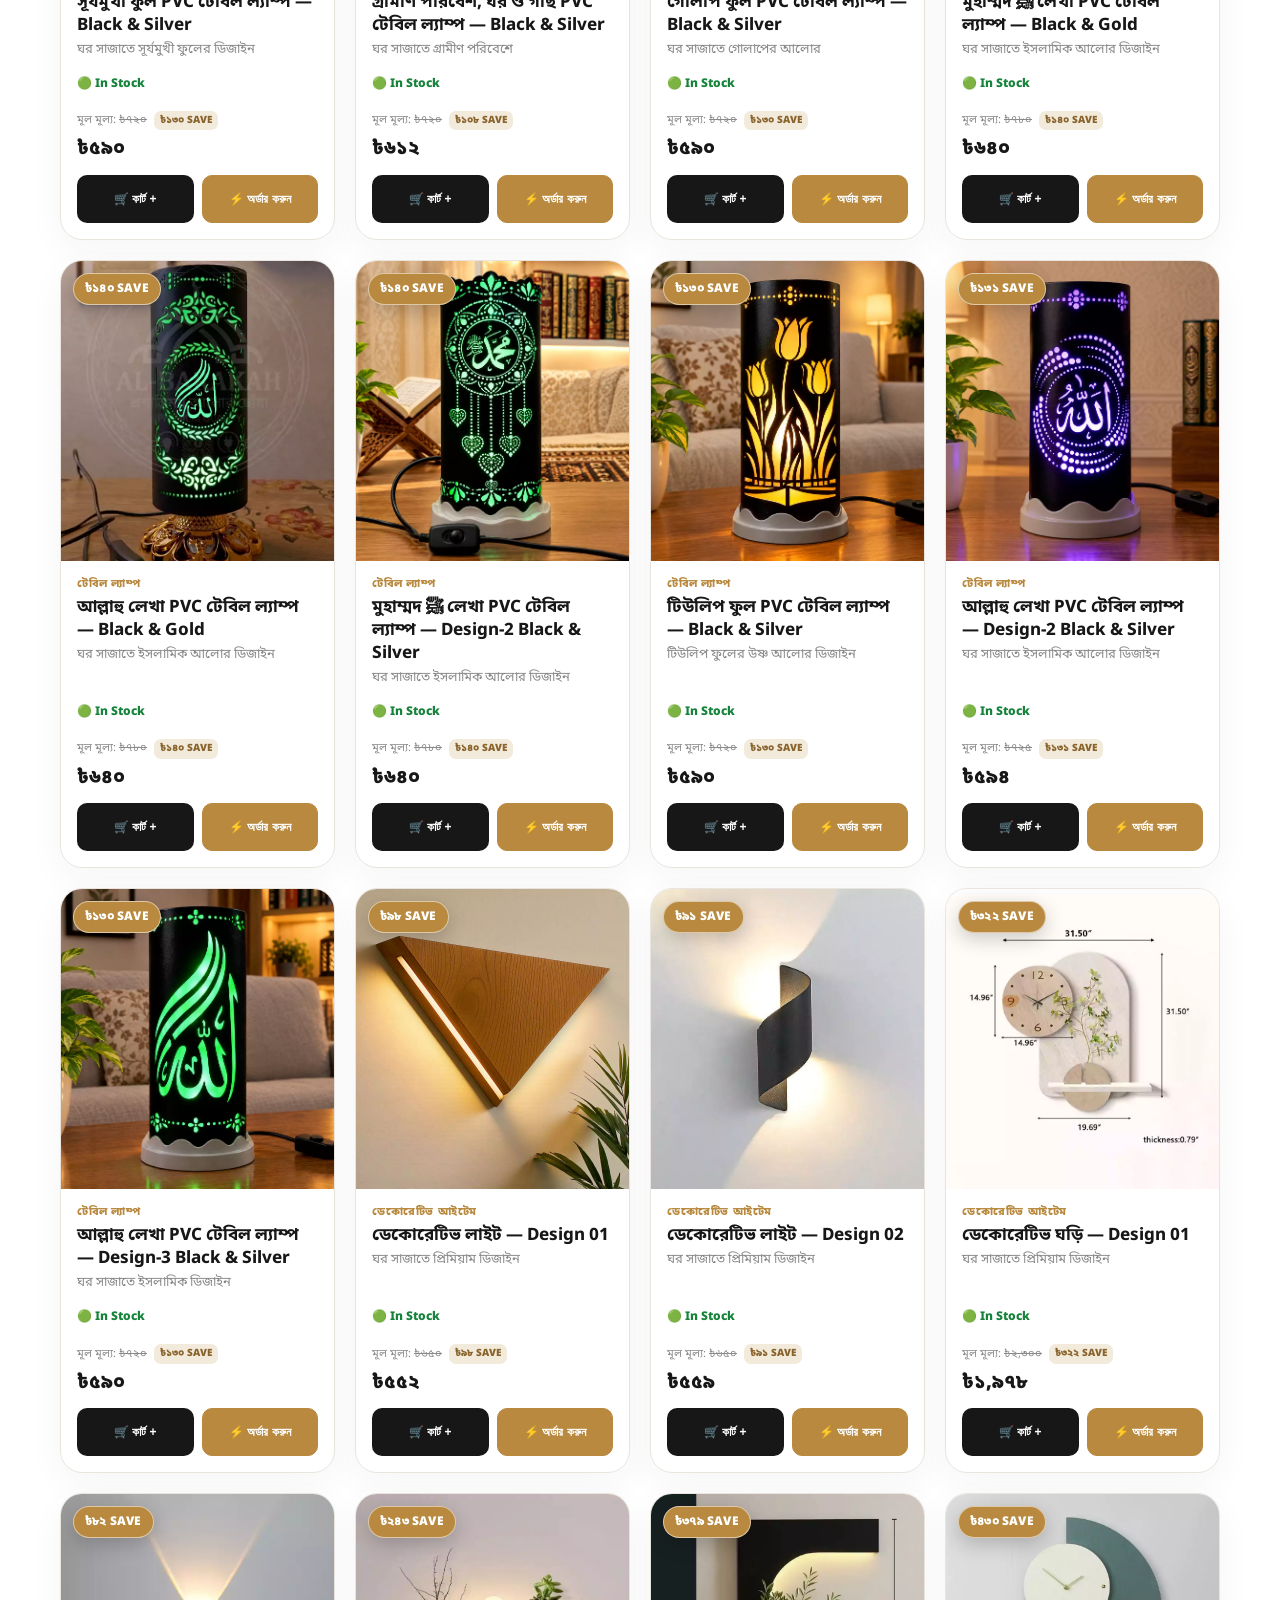
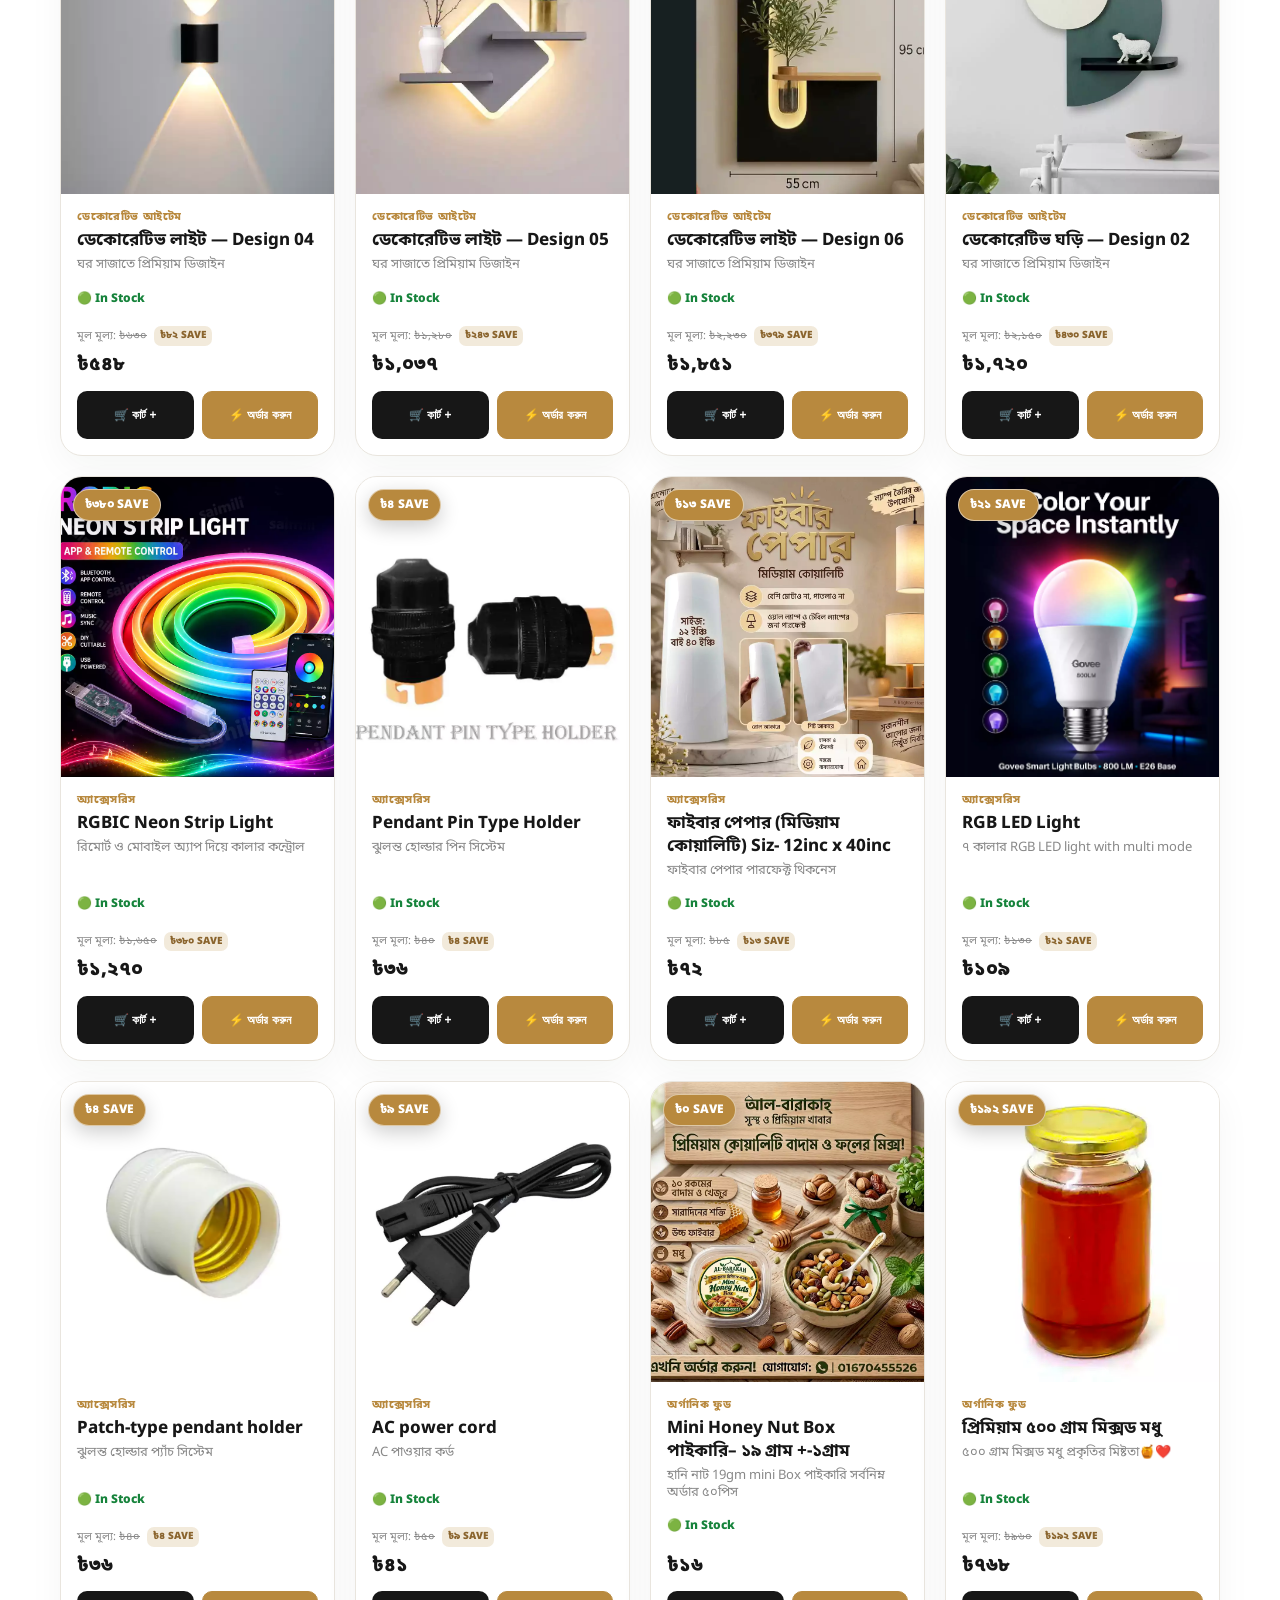
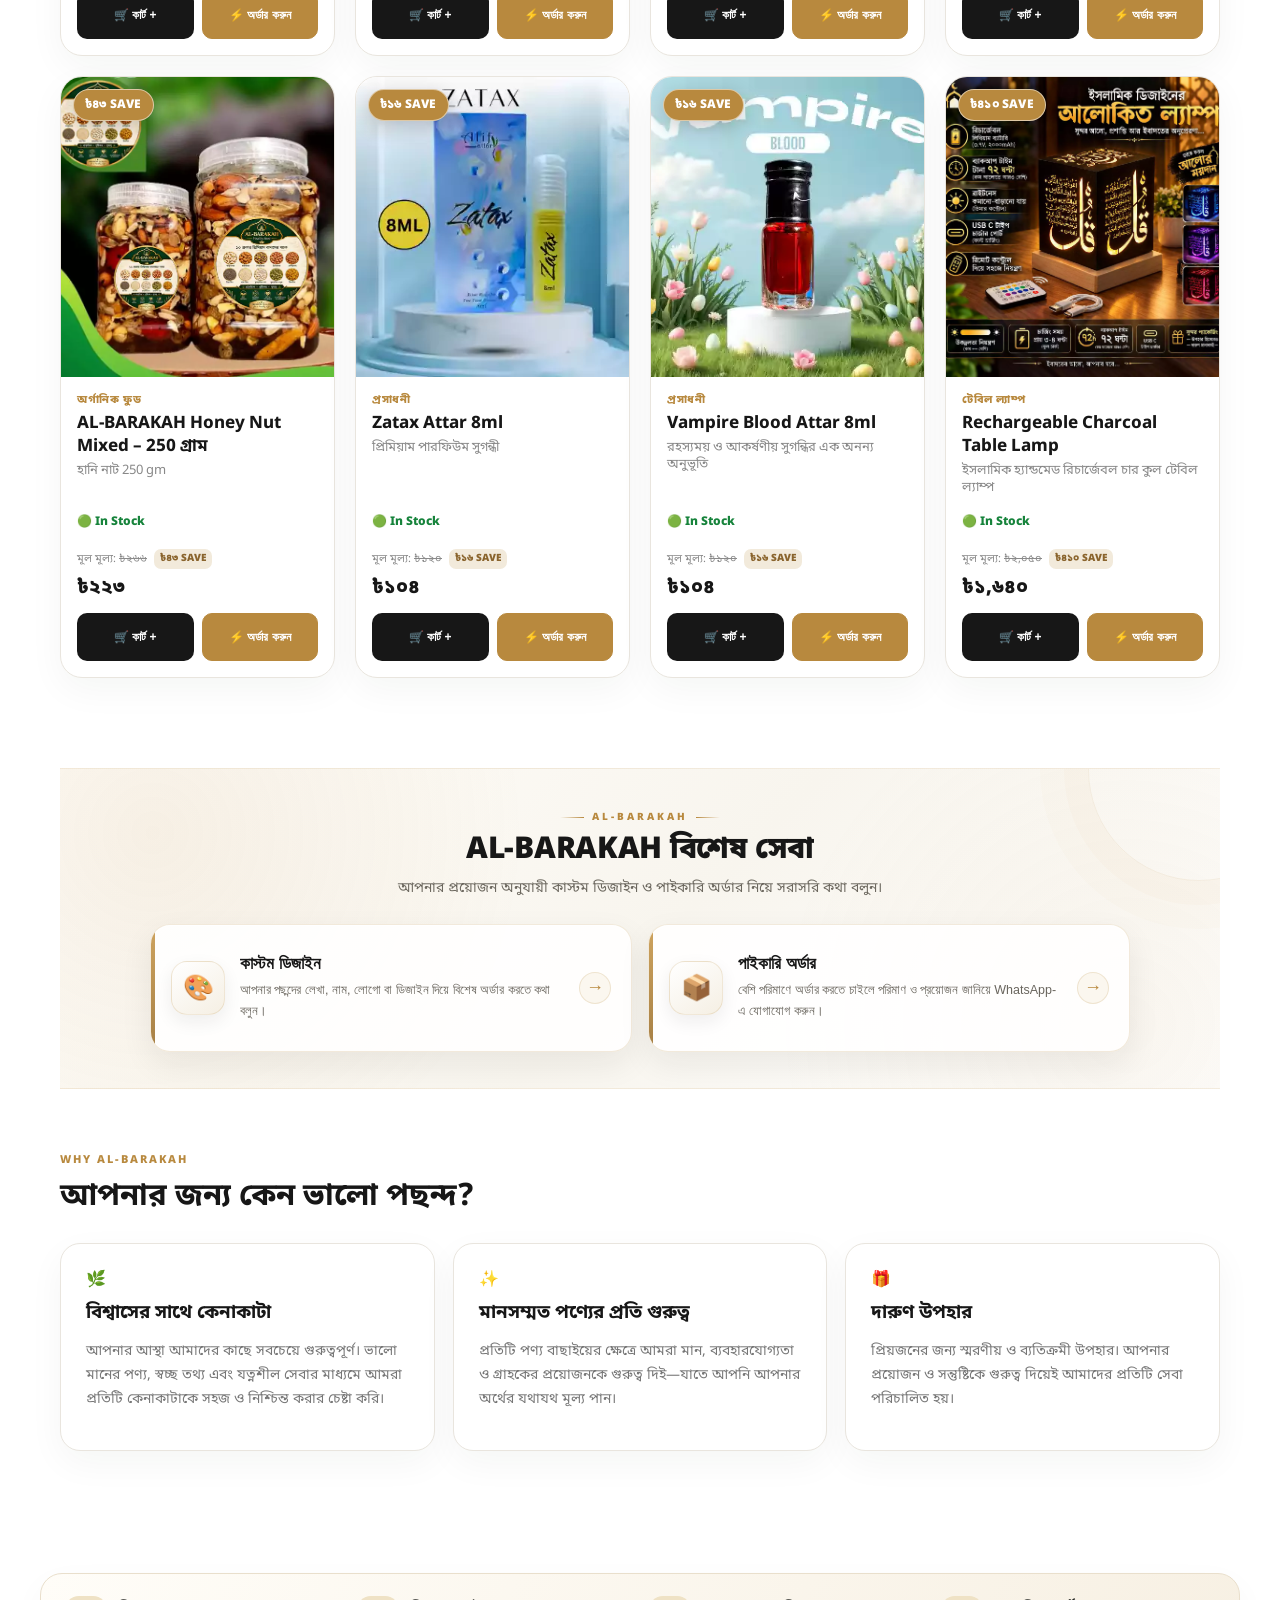
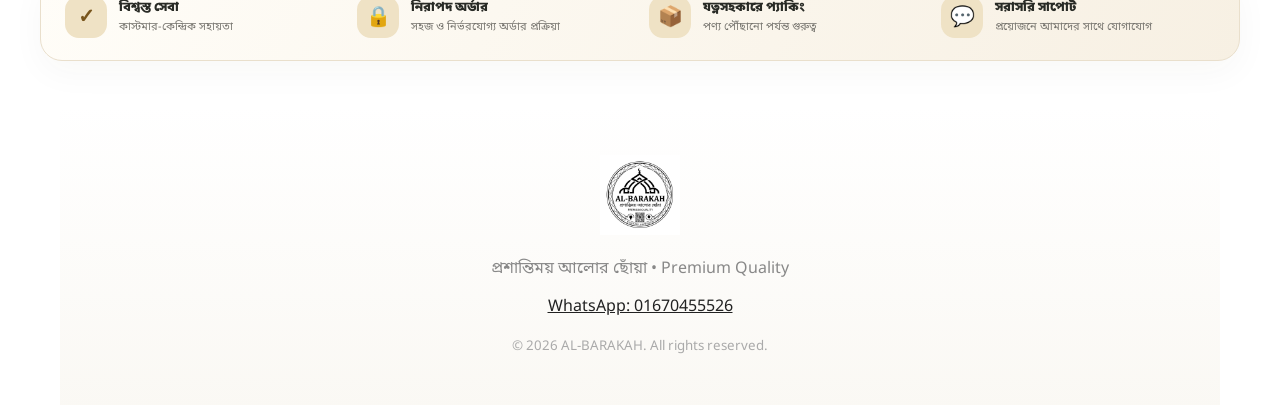
==== commit 91b643bf: "Update index.html" ====
--- a/index.html
+++ b/index.html
@@ -146,8 +146,8 @@
 
  <div class="container hero-grid">
   <div class="hero-copy">
-   <span class="pill hero-premium-pill">✦ AL-BARAKAH PREMIUM STORE</span>
-   <h1 class="hero-premium-title">আপনার ঘরে আনুন <span>প্রিমিয়াম সৌন্দর্য</span></h1>
+   <span class="pill hero-premium-pill">✦ AL-BARAKAH STORE</span>
+   <h1 class="hero-premium-title"><span>প্রিমিয়াম সৌন্দর্য</span></h1>
    <p class="hero-premium-desc">রুচিশীল ডিজাইন, মানসম্মত পণ্য এবং বিশ্বস্ত সেবা—আপনার পছন্দের প্রিমিয়াম কালেকশন এখন এক জায়গায়।</p>
    <!-- Legacy premium pill replaced by the current hero heading. -->
    
--- a/style.css
+++ b/style.css
@@ -2214,3 +2214,331 @@
 .support-label small{font-size:11px;opacity:.9;margin-top:2px}
 @media(max-width:900px){.featured-products-grid{grid-template-columns:repeat(2,minmax(0,1fr))}.alba-trust-strip{grid-template-columns:repeat(2,minmax(0,1fr))}.featured-products-section{padding:18px}}
 @media(max-width:520px){.hero-grid{padding-top:34px;padding-bottom:34px;gap:25px}.hero .hero-premium-title{font-size:34px;letter-spacing:-.6px;margin:16px 0 12px}.hero .hero-premium-desc{font-size:14px;line-height:1.85}.hero .hero-actions{gap:9px;flex-wrap:wrap}.hero .hero-actions .btn{padding:12px 14px;font-size:13px}.hero-slider{height:360px;border-radius:22px}.featured-products-section{margin:24px 0 30px;padding:14px;border-radius:18px}.featured-section-head{margin-bottom:14px}.featured-section-head h2{font-size:21px}.featured-section-head p{font-size:12px}.featured-products-grid{gap:10px}.featured-product-card .pimg{height:190px}.featured-product-card .pinfo{padding:10px}.featured-product-card .pinfo h3{font-size:13px;line-height:1.45}.featured-product-card .pinfo p{font-size:11px}.featured-tag{left:6px;top:6px;font-size:8px;padding:5px 6px}.alba-trust-strip{width:calc(100% - 24px);margin:24px auto 32px;padding:15px 12px;gap:15px 10px;border-radius:17px}.alba-trust-item{gap:8px}.alba-trust-item>span{width:34px;height:34px;flex-basis:34px;border-radius:11px;font-size:16px}.alba-trust-item strong{font-size:11px}.alba-trust-item small{font-size:9px}.alba-floating-support{right:12px;bottom:14px;padding:7px 12px 7px 7px;gap:8px}.support-wa-icon{width:38px;height:38px;font-size:22px}.support-label strong{font-size:12px}.support-label small{font-size:10px}}
+
+
+/* =========================================================
+   AL-BARAKAH SAFE MOBILE READABILITY + PRODUCT IMAGE ZOOM
+   Only overrides mobile text sizing and the product image viewer.
+   ========================================================= */
+@media (max-width: 650px) {
+  body { font-size: 16px; }
+  body p { font-size: max(15px, 1em); line-height: 1.75; }
+  body label, body input, body textarea, body select,
+  body button, body .btn { font-size: 15px; }
+  body small { font-size: 13px; }
+  body .modal-info h2, body .product-page .modal-info h2 { line-height: 1.4; }
+  body .product-page .modal-info p,
+  body .product-page .modal-info li { font-size: 15px; line-height: 1.8; }
+  body .product-page .modal-info .price,
+  body .product-page .modal-info .product-price { font-size: 20px; }
+  body .featured-product-card .pinfo h3 { font-size: 15px; line-height: 1.5; }
+  body .featured-product-card .pinfo p { font-size: 13px; line-height: 1.6; }
+  body .alba-trust-item strong { font-size: 12px; }
+  body .alba-trust-item small { font-size: 11px; }
+  body .support-label strong { font-size: 13px; }
+  body .support-label small { font-size: 11px; }
+}
+@media (max-width: 380px) {
+  body .featured-product-card .pinfo h3 { font-size: 14px; }
+}
+
+/* Product detail image zoom viewer */
+.alba-image-zoom-overlay {
+  position: fixed; inset: 0; z-index: 100000;
+  display: none; align-items: center; justify-content: center;
+  padding: 20px; background: rgba(8, 10, 12, .92);
+}
+.alba-image-zoom-overlay.is-open { display: flex; }
+.alba-image-zoom-overlay img {
+  display: block; max-width: min(96vw, 1400px); max-height: 90dvh;
+  width: auto; height: auto; object-fit: contain; border-radius: 8px;
+  user-select: none; -webkit-user-drag: none;
+}
+.alba-image-zoom-close {
+  position: absolute; top: max(14px, env(safe-area-inset-top)); right: 16px;
+  width: 44px; height: 44px; border: 0; border-radius: 50%;
+  color: #111; background: #fff; font-size: 28px; line-height: 1;
+  cursor: pointer;
+}
+body.product-details-page #modalImage { cursor: zoom-in; }
+
+
+/* =========================================================
+   AL-BARAKAH PREMIUM RESPONSIVE REFRESH
+   Requested UI-only update: readable mobile text, category grid,
+   premium hero styling and double-tap product image zoom.
+   ========================================================= */
+
+/* Premium hero: deep forest, champagne gold and editorial layout */
+.hero{
+  position:relative;
+  isolation:isolate;
+  overflow:hidden;
+  background:
+    radial-gradient(ellipse at 8% 10%,rgba(207,170,99,.22),transparent 34%),
+    radial-gradient(ellipse at 100% 100%,rgba(207,170,99,.13),transparent 34%),
+    linear-gradient(128deg,#101f1b 0%,#182b25 48%,#25392f 100%);
+}
+.hero::before{
+  content:"";position:absolute;inset:0;z-index:-1;pointer-events:none;opacity:.18;
+  background-image:linear-gradient(120deg,transparent 0 49.7%,rgba(255,255,255,.14) 50%,transparent 50.3%),linear-gradient(30deg,transparent 0 49.7%,rgba(255,255,255,.09) 50%,transparent 50.3%);
+  background-size:54px 54px;
+  mask-image:linear-gradient(90deg,#000,transparent 75%);
+}
+.hero-grid{min-height:590px;padding-top:44px;padding-bottom:48px;gap:clamp(28px,5vw,72px)}
+.hero-copy{color:#fff;max-width:590px}
+.hero-premium-pill{background:rgba(255,255,255,.08)!important;border:1px solid rgba(220,190,125,.45)!important;color:#f0d59b!important;box-shadow:0 10px 30px #0002!important;letter-spacing:1.2px}
+.hero .hero-premium-title{color:#fff;font-size:clamp(38px,4.4vw,64px);line-height:1.2;letter-spacing:-.7px;margin:22px 0 18px}
+.hero .hero-premium-title span{background:linear-gradient(110deg,#f1d99f,#c99c4c 55%,#f5e4b9);-webkit-background-clip:text;background-clip:text;color:transparent}
+.hero .hero-premium-desc{color:#e1e7e2;font-size:clamp(16px,1.35vw,19px);line-height:1.95;max-width:520px}
+.hero .hero-actions{gap:12px;margin-top:28px}
+.hero .hero-actions .btn{min-height:49px;padding:14px 22px;border-radius:14px;font-size:15px}
+.hero .hero-actions .btn.primary{background:linear-gradient(135deg,#e4c27b,#b98737);color:#1a211b;box-shadow:0 12px 28px #0003}
+.hero .hero-actions .btn.ghost{background:rgba(255,255,255,.07);border:1px solid rgba(255,255,255,.28);color:#fff}
+.hero .hero-actions .btn:hover{transform:translateY(-3px);box-shadow:0 15px 32px #0004}
+.hero-slider{height:clamp(390px,42vw,530px);border:1px solid rgba(239,216,165,.45);border-radius:28px;background:#e9e2d4;box-shadow:0 30px 75px rgba(0,0,0,.32)}
+.hero-slide-info{left:20px;right:20px;bottom:20px;padding:17px 18px;border:1px solid #ffffff45;border-radius:16px;background:linear-gradient(110deg,rgba(12,20,16,.76),rgba(12,20,16,.28));backdrop-filter:blur(9px);-webkit-backdrop-filter:blur(9px)}
+.hero-slide-info strong{font-size:clamp(16px,1.7vw,22px)}
+.hero-slide-info small{font-size:13px;margin-top:7px}
+.hero-slider-arrow{width:44px;height:44px;background:#fffdf4eF;color:#1b2a21}
+.hero-dot{width:8px;height:8px;background:#ffffffa8;border:1px solid #ffffffd9}
+.hero-dot.active{width:23px;background:#e6c37b;border-color:#e6c37b}
+
+/* Replace the horizontal category strip with a complete responsive card grid. */
+.category-panel .category-scroll-shell,
+.category-panel .category-scroll-shell:has(#categories){position:relative!important;top:auto!important;overflow:visible!important;width:100%;}
+.category-panel .category-scroll-fade,
+.category-panel .category-scroll-arrow,
+.category-panel .category-scroll-hint{display:none!important;visibility:hidden!important}
+.category-panel #categories.categories,
+.category-panel #categories.alba-sticky-category{
+  display:grid!important;
+  grid-template-columns:repeat(6,minmax(0,1fr))!important;
+  align-items:stretch!important;
+  gap:12px!important;
+  width:100%!important;max-width:100%!important;
+  overflow:visible!important;overflow-x:visible!important;overflow-y:visible!important;
+  padding:4px 1px 8px!important;margin:0!important;
+  scroll-snap-type:none!important;scrollbar-width:none!important;
+}
+.category-panel .categories .cat{
+  width:100%!important;min-width:0!important;height:auto!important;min-height:112px!important;
+  padding:12px 8px!important;gap:8px!important;white-space:normal!important;
+  display:flex!important;flex-direction:column!important;align-items:center!important;justify-content:center!important;
+  border:1px solid #e8dfce!important;border-radius:17px!important;
+  background:linear-gradient(150deg,#fff,#faf6ed)!important;color:#30342e!important;
+  box-shadow:0 6px 17px rgba(35,30,19,.055)!important;
+  transition:transform .2s,box-shadow .2s,border-color .2s!important;
+}
+.category-panel .categories .cat:hover{transform:translateY(-3px)!important;box-shadow:0 12px 25px rgba(35,30,19,.1)!important;border-color:#d2b16f!important}
+.category-panel .categories .cat.active{background:linear-gradient(145deg,#20372d,#14251e)!important;color:#fff!important;border-color:#c8a35c!important;box-shadow:0 9px 22px rgba(20,37,30,.2)!important}
+.category-panel .categories .cat-image{width:58px!important;height:58px!important;flex:0 0 58px!important;border-radius:13px!important;object-fit:cover!important;background:#f0ece3!important}
+.category-panel .categories .cat-name{font-size:13px!important;line-height:1.4!important;white-space:normal!important;overflow:visible!important;text-overflow:clip!important;overflow-wrap:anywhere;font-weight:900!important}
+.category-panel .categories .cat.active .cat-image{border:2px solid #f2dba8!important}
+
+/* Larger, more comfortable text on phones, including regular product cards. */
+@media(max-width:650px){
+  body{font-size:17px}
+  body p{font-size:16px;line-height:1.8}
+  body small{font-size:14px}
+  body button,body .btn,body input,body textarea,body select{font-size:16px}
+  .hero-grid{grid-template-columns:1fr;min-height:0;padding:38px 0 30px;gap:24px}
+  .hero-copy{text-align:center;margin:0 auto;width:100%}
+  .hero-premium-pill{font-size:11px;padding:8px 12px}
+  .hero .hero-premium-title{font-size:clamp(32px,8.2vw,39px);line-height:1.3;margin:17px 0 13px;letter-spacing:-.4px}
+  .hero .hero-premium-desc{font-size:16px;line-height:1.85;margin-left:auto;margin-right:auto}
+  .hero .hero-actions{justify-content:center;flex-direction:row;flex-wrap:wrap;gap:10px;margin-top:20px}
+  .hero .hero-actions .btn{width:auto;min-height:48px;flex:1 1 140px;padding:13px 12px;font-size:15px}
+  .hero-slider{height:clamp(270px,78vw,390px);min-height:270px;max-height:390px;border-radius:21px}
+  .hero-slide-info{left:12px;right:12px;bottom:12px;padding:12px 13px;border-radius:13px}
+  .hero-slide-info strong{font-size:16px;line-height:1.5}
+  .hero-slide-info small{font-size:13px}
+  .hero-slider-arrow{width:38px;height:38px;font-size:25px}
+  .category-panel{padding:17px 12px 14px;margin-top:20px;border-radius:20px}
+  .category-panel-head{align-items:center;gap:8px}
+  .category-panel-head h2{font-size:23px!important}
+  .category-kicker{font-size:10px!important}
+  .category-count-badge{font-size:12px;padding:7px 9px;max-width:145px}
+  .category-panel #categories.categories,.category-panel #categories.alba-sticky-category{grid-template-columns:repeat(3,minmax(0,1fr))!important;gap:9px!important}
+  .category-panel .categories .cat{min-height:105px!important;padding:10px 5px!important;border-radius:14px!important;gap:7px!important}
+  .category-panel .categories .cat-image{width:54px!important;height:54px!important;flex-basis:54px!important;border-radius:12px!important}
+  .category-panel .categories .cat-name{font-size:13px!important;line-height:1.45!important}
+  .pinfo h3,.featured-product-card .pinfo h3{font-size:16px!important;line-height:1.55!important}
+  .pinfo p,.featured-product-card .pinfo p{font-size:14px!important;line-height:1.65!important}
+  .price,.current-price{font-size:19px!important}
+  .add,.product-actions .add{font-size:13px!important;padding:9px 8px!important}
+  .featured-section-head p{font-size:14px!important;line-height:1.7}
+  .alba-trust-item strong{font-size:13px!important}
+  .alba-trust-item small{font-size:12px!important;line-height:1.6}
+  .support-label strong{font-size:13px!important}.support-label small{font-size:12px!important}
+}
+@media(max-width:380px){
+  .category-panel #categories.categories,.category-panel #categories.alba-sticky-category{grid-template-columns:repeat(2,minmax(0,1fr))!important}
+  .category-panel .categories .cat{min-height:112px!important}
+  .hero .hero-premium-title{font-size:31px}
+  .hero .hero-actions .btn{flex-basis:125px;font-size:14px}
+}
+
+/* Double-tap toggles image scale in the full-screen product viewer. */
+.alba-image-zoom-overlay{overflow:hidden;touch-action:manipulation}
+.alba-image-zoom-overlay img{transform:scale(1);transition:transform .22s ease;transform-origin:center center;cursor:zoom-in;touch-action:manipulation}
+.alba-image-zoom-overlay.is-zoomed img{transform:scale(1.9);cursor:zoom-out}
+.alba-image-zoom-overlay.is-zoomed{cursor:zoom-out}
+.alba-zoom-hint{position:absolute;bottom:max(20px,env(safe-area-inset-bottom));left:50%;transform:translateX(-50%);padding:8px 13px;border-radius:999px;background:#ffffffdc;color:#222;font-size:13px;font-weight:700;white-space:nowrap;pointer-events:none}
+.alba-image-zoom-overlay.is-zoomed .alba-zoom-hint{opacity:.72}
+@media(max-width:650px){.alba-image-zoom-overlay{padding:14px}.alba-image-zoom-overlay img{max-width:96vw;max-height:82dvh}.alba-zoom-hint{font-size:12px;bottom:max(18px,env(safe-area-inset-bottom))}}
+
+/* =========================================================
+   AL-BARAKAH PREMIUM ATMOSPHERE + SUBTLE MOTION
+   Visual-only enhancement: preserves existing layout and JS.
+========================================================= */
+:root{
+  --alba-forest:#14271f;
+  --alba-forest-2:#203b2e;
+  --alba-champagne:#d8b875;
+  --alba-soft-gold:#f0dfb6;
+}
+html{scroll-behavior:smooth;scroll-padding-top:90px}
+body:not(.product-details-page){
+  background:
+    radial-gradient(ellipse at 8% 8%,rgba(215,185,119,.13),transparent 30%),
+    radial-gradient(ellipse at 94% 28%,rgba(31,67,49,.075),transparent 27%),
+    linear-gradient(180deg,#fbfaf6 0%,#f7f5ef 46%,#fcfbf8 100%);
+  background-attachment:fixed;
+}
+.header{
+  background:rgba(255,254,250,.88)!important;
+  border-bottom-color:rgba(184,137,62,.2)!important;
+  box-shadow:0 8px 30px rgba(28,42,31,.045);
+  transition:background .3s ease,box-shadow .3s ease;
+}
+.hero{
+  position:relative;
+  isolation:isolate;
+  background:
+    radial-gradient(ellipse at 83% 12%,rgba(216,184,117,.23),transparent 31%),
+    radial-gradient(ellipse at 10% 92%,rgba(216,184,117,.12),transparent 28%),
+    linear-gradient(125deg,#10251c 0%,#19372a 52%,#244332 100%)!important;
+  color:#fff;
+}
+.hero:before,.hero:after{
+  content:"";position:absolute;z-index:-1;pointer-events:none;border-radius:50%;
+}
+.hero:before{
+  width:440px;height:440px;right:-155px;top:-210px;
+  border:1px solid rgba(240,223,182,.23);
+  box-shadow:0 0 0 32px rgba(240,223,182,.035),0 0 0 70px rgba(240,223,182,.025);
+  animation:albaOrbitGlow 18s ease-in-out infinite alternate;
+}
+.hero:after{
+  width:240px;height:240px;left:-130px;bottom:-150px;
+  background:radial-gradient(circle,rgba(216,184,117,.17),transparent 70%);
+  animation:albaAmbientFloat 9s ease-in-out infinite alternate;
+}
+.hero .pill,.hero-premium-pill{
+  background:rgba(255,255,255,.09)!important;color:#f3dfb2!important;
+  border:1px solid rgba(240,223,182,.35)!important;backdrop-filter:blur(12px);
+}
+.hero h1,.hero-premium-title{color:#fff}
+.hero h1 span,.hero-premium-title span{
+  color:#e8ca86!important;
+  background:linear-gradient(100deg,#f5e6c2 0%,#d7b36b 45%,#f5e6c2 90%);
+  -webkit-background-clip:text;background-clip:text;-webkit-text-fill-color:transparent;
+}
+.hero p,.hero-premium-desc{color:rgba(255,255,255,.8)!important}
+.hero .primary,.hero-actions .primary{
+  background:linear-gradient(135deg,#e4c782,#c49a4e)!important;color:#17271f!important;
+  box-shadow:0 10px 28px rgba(0,0,0,.16);transition:transform .25s ease,box-shadow .25s ease,filter .25s ease;
+}
+.hero .ghost,.hero-actions .ghost{
+  background:rgba(255,255,255,.075)!important;color:#fff!important;
+  border:1px solid rgba(240,223,182,.4)!important;backdrop-filter:blur(10px);
+  transition:transform .25s ease,background .25s ease;
+}
+.hero .btn:hover,.hero-actions .btn:hover{transform:translateY(-3px);filter:brightness(1.04);box-shadow:0 15px 32px rgba(0,0,0,.2)}
+.hero-slider,.hero-image img{
+  border:1px solid rgba(240,223,182,.32);
+  box-shadow:0 28px 75px rgba(0,0,0,.28),0 0 0 7px rgba(255,255,255,.035)!important;
+}
+.hero-slider{animation:albaHeroImageIn .9s cubic-bezier(.2,.75,.25,1) both}
+.hero-copy{animation:albaHeroCopyIn .75s cubic-bezier(.2,.75,.25,1) both}
+.hero-slide img{transition:transform 1.1s cubic-bezier(.2,.7,.2,1)}
+.hero-slider:hover .hero-slide img{transform:scale(1.035)}
+.trust{background:rgba(255,255,255,.82)!important;backdrop-filter:blur(12px);border-bottom-color:rgba(184,137,62,.16)!important}
+.section-head h2,.featured-section-head h2{letter-spacing:-.35px}
+.category-panel,.why-grid article,.product,.featured-product-card,.product-page-shell{
+  box-shadow:0 12px 36px rgba(34,43,31,.045);
+  transition:transform .28s ease,box-shadow .28s ease,border-color .28s ease;
+}
+.product,.featured-product-card{animation:albaCardRise .55s both;animation-timing-function:cubic-bezier(.2,.7,.25,1)}
+.products > :nth-child(2){animation-delay:.045s}
+.products > :nth-child(3){animation-delay:.09s}
+.products > :nth-child(4){animation-delay:.135s}
+.products > :nth-child(5){animation-delay:.18s}
+.products > :nth-child(6){animation-delay:.225s}
+.products > :nth-child(7){animation-delay:.27s}
+.products > :nth-child(8){animation-delay:.315s}
+.product:hover,.featured-product-card:hover,.why-grid article:hover{
+  transform:translateY(-5px);box-shadow:0 20px 48px rgba(34,43,31,.105);border-color:rgba(184,137,62,.32);
+}
+.pimg img,.featured-product-card img{transition:transform .55s cubic-bezier(.2,.7,.25,1)}
+.product:hover .pimg img,.featured-product-card:hover img{transform:scale(1.045)}
+.btn,.add,.cart-btn,.cat{transition:transform .22s ease,box-shadow .22s ease,background-color .22s ease,border-color .22s ease}
+.btn:active,.add:active,.cart-btn:active,.cat:active{transform:scale(.975)}
+.footer{background:linear-gradient(180deg,transparent,rgba(223,210,181,.15));}
+
+/* Product details page gets its own coordinated premium backdrop. */
+html:has(body.product-details-page),body.product-details-page{
+  background-color:#f4f1e8!important;
+  background-image:
+    radial-gradient(ellipse at 5% 8%,rgba(202,166,92,.2),transparent 31%),
+    radial-gradient(ellipse at 95% 35%,rgba(31,67,49,.13),transparent 30%),
+    linear-gradient(145deg,#f9f7f0 0%,#f0eee5 48%,#faf8f2 100%)!important;
+  background-attachment:fixed!important;
+}
+body.product-details-page .product-scroll-view{background:transparent!important}
+body.product-details-page .product-page{position:relative}
+body.product-details-page .product-page-shell{
+  background:rgba(255,255,252,.91)!important;
+  border:1px solid rgba(190,157,91,.25)!important;
+  border-radius:28px;
+  box-shadow:0 28px 75px rgba(32,47,34,.105),0 3px 12px rgba(32,47,34,.035)!important;
+  animation:albaPageRise .7s cubic-bezier(.2,.75,.25,1) both;
+}
+body.product-details-page .product-page .modal-gallery{
+  background:linear-gradient(145deg,rgba(235,230,216,.94),rgba(249,247,240,.96))!important;
+}
+body.product-details-page .main-photo-wrap{
+  border-radius:20px;overflow:hidden;
+  box-shadow:0 18px 42px rgba(34,43,31,.12);
+}
+body.product-details-page .main-photo{transition:transform .55s cubic-bezier(.2,.7,.25,1),filter .35s ease}
+body.product-details-page .main-photo-wrap:hover .main-photo{transform:scale(1.018)}
+body.product-details-page .modal-info{animation:albaInfoIn .75s .08s both}
+body.product-details-page .modal-info h2{color:#183226}
+body.product-details-page .p-cat{border-color:rgba(184,137,62,.3)}
+body.product-details-page .product-page .modal-actions .btn{box-shadow:0 7px 20px rgba(28,42,31,.07)}
+body.product-details-page .product-page .modal-actions .primary,
+body.product-details-page .product-page .modal-actions .btn.primary{
+  background:linear-gradient(135deg,#203b2e,#12271d)!important;
+  border:1px solid rgba(216,184,117,.4)!important;
+}
+body.product-details-page .product-page-offer{animation:albaPageRise .65s .04s both}
+body.product-details-page .header{background:rgba(255,254,250,.9)!important}
+
+@keyframes albaHeroCopyIn{from{opacity:0;transform:translate3d(0,18px,0)}to{opacity:1;transform:translate3d(0,0,0)}}
+@keyframes albaHeroImageIn{from{opacity:0;transform:translate3d(0,18px,0) scale(.985)}to{opacity:1;transform:translate3d(0,0,0) scale(1)}}
+@keyframes albaPageRise{from{opacity:0;transform:translate3d(0,18px,0)}to{opacity:1;transform:translate3d(0,0,0)}}
+@keyframes albaInfoIn{from{opacity:0;transform:translate3d(12px,0,0)}to{opacity:1;transform:translate3d(0,0,0)}}
+@keyframes albaCardRise{from{opacity:.65;transform:translate3d(0,10px,0)}to{opacity:1;transform:translate3d(0,0,0)}}
+@keyframes albaAmbientFloat{from{transform:translate3d(0,0,0) scale(1)}to{transform:translate3d(22px,-16px,0) scale(1.12)}}
+@keyframes albaOrbitGlow{from{transform:translate3d(0,0,0) rotate(0deg)}to{transform:translate3d(-18px,20px,0) rotate(12deg)}}
+@media(max-width:650px){
+  .hero{background-image:radial-gradient(ellipse at 90% 5%,rgba(216,184,117,.18),transparent 29%),linear-gradient(145deg,#10251c,#1c3a2b 72%,#244332)!important}
+  .hero:before{width:300px;height:300px;right:-190px;top:-115px}
+  body.product-details-page .product-page-shell{border-radius:0;box-shadow:0 15px 38px rgba(32,47,34,.075)!important}
+  body.product-details-page .product-page .modal-gallery{background:linear-gradient(145deg,#eee9dc,#faf8f1)!important}
+}
+@media(prefers-reduced-motion:reduce){
+  *,*::before,*::after{scroll-behavior:auto!important;animation-duration:.01ms!important;animation-iteration-count:1!important;transition-duration:.01ms!important}
+}
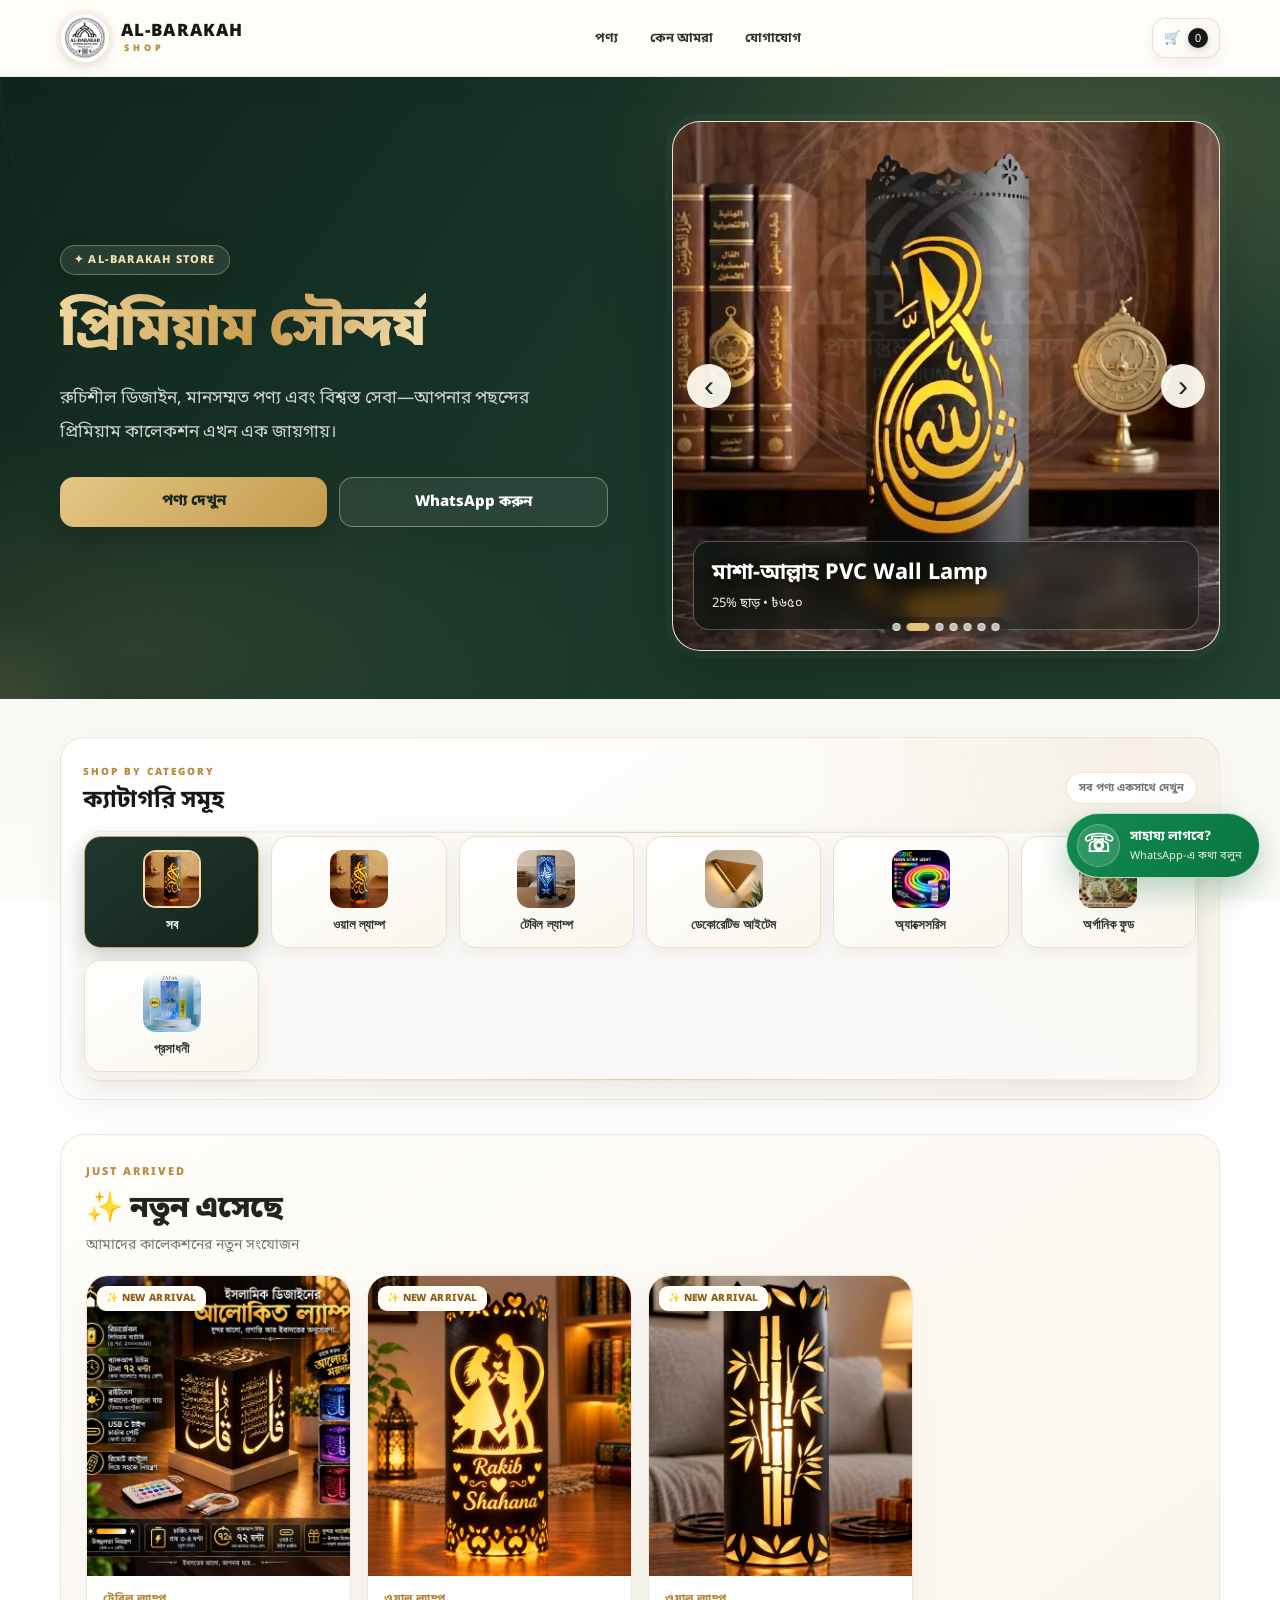
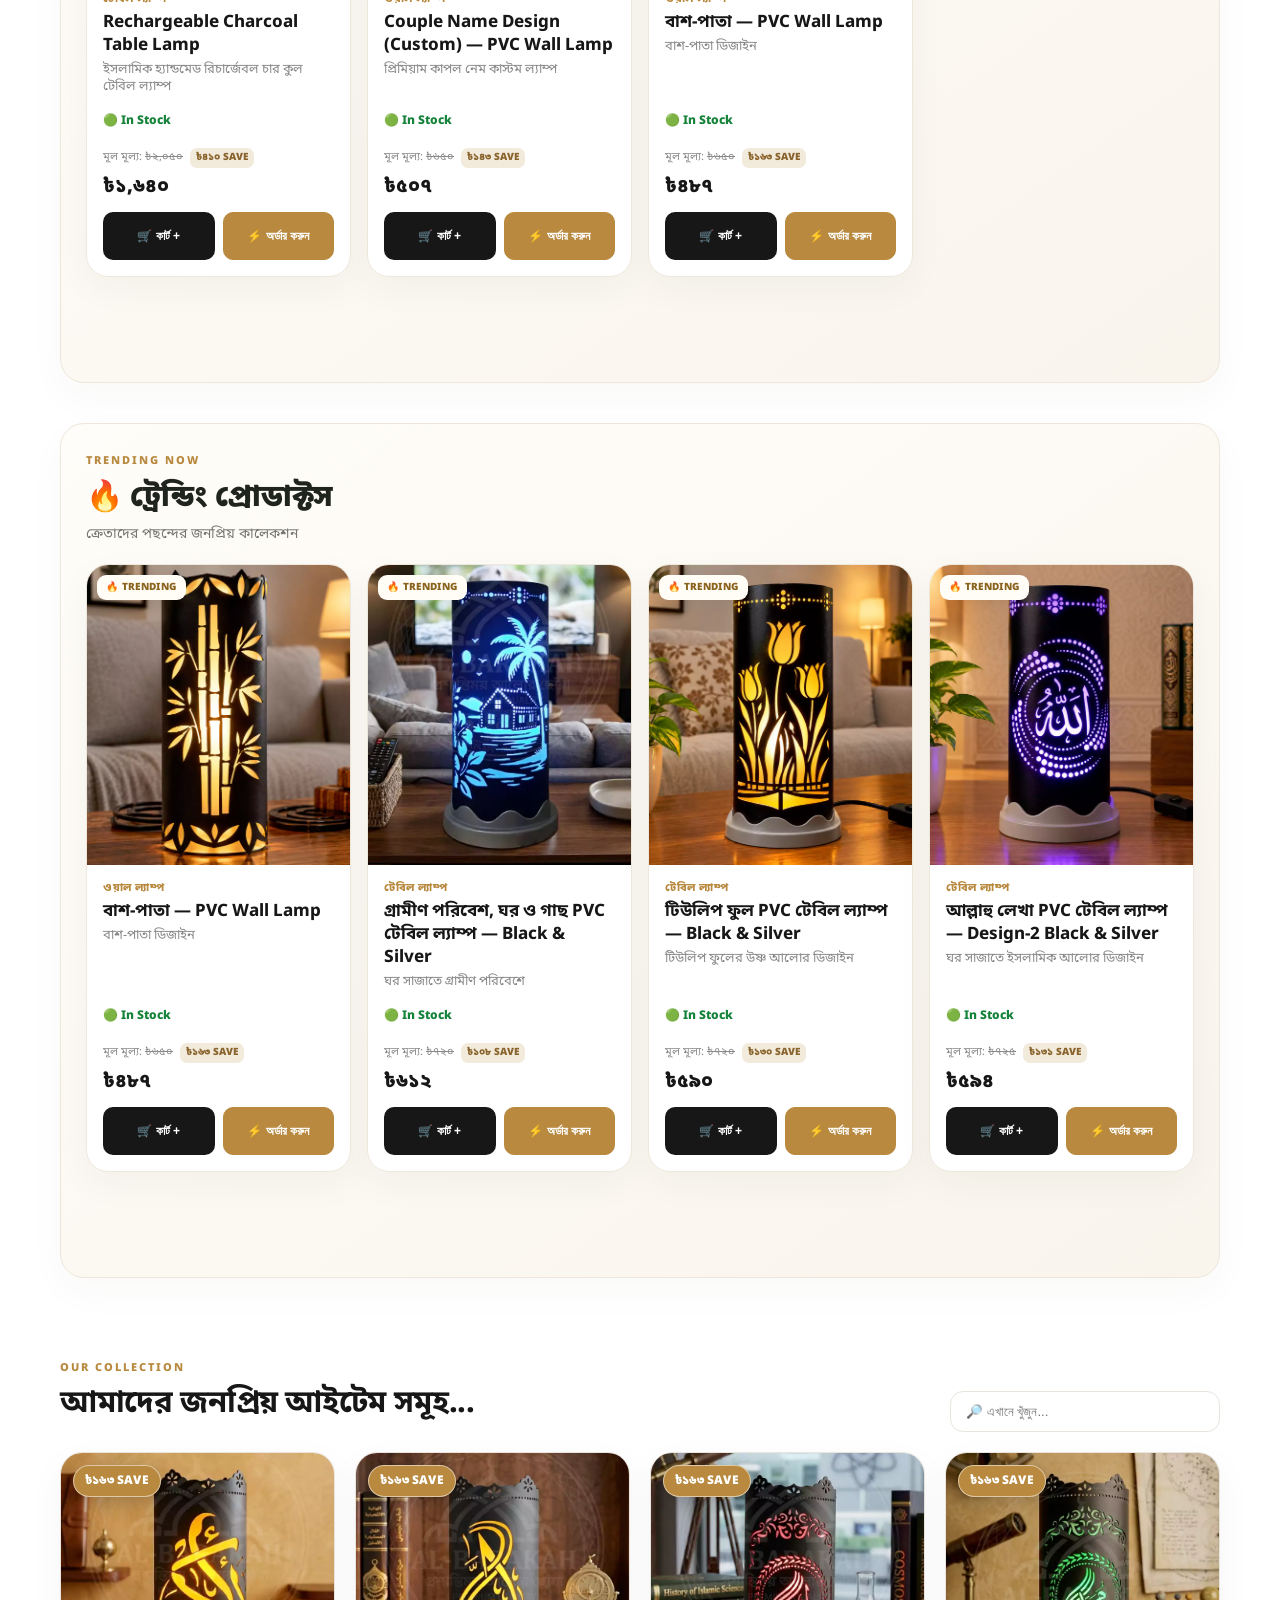
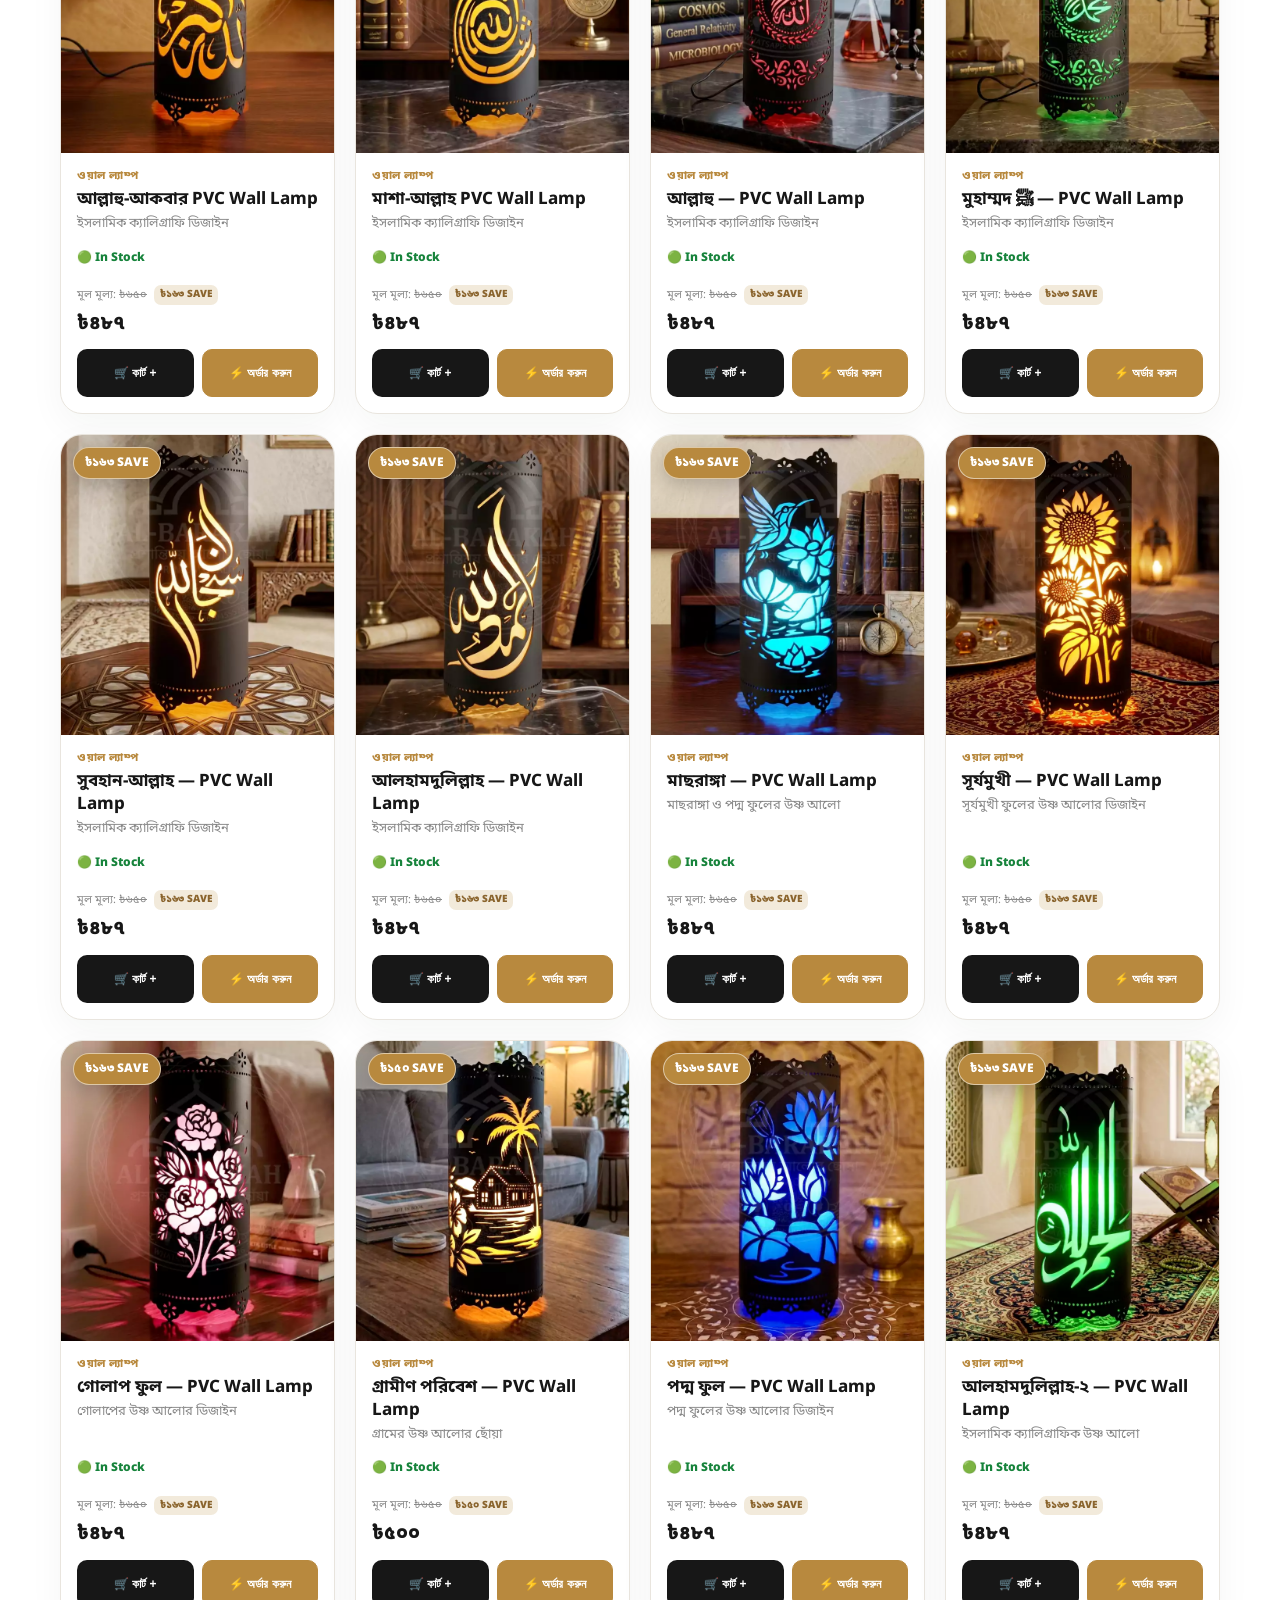
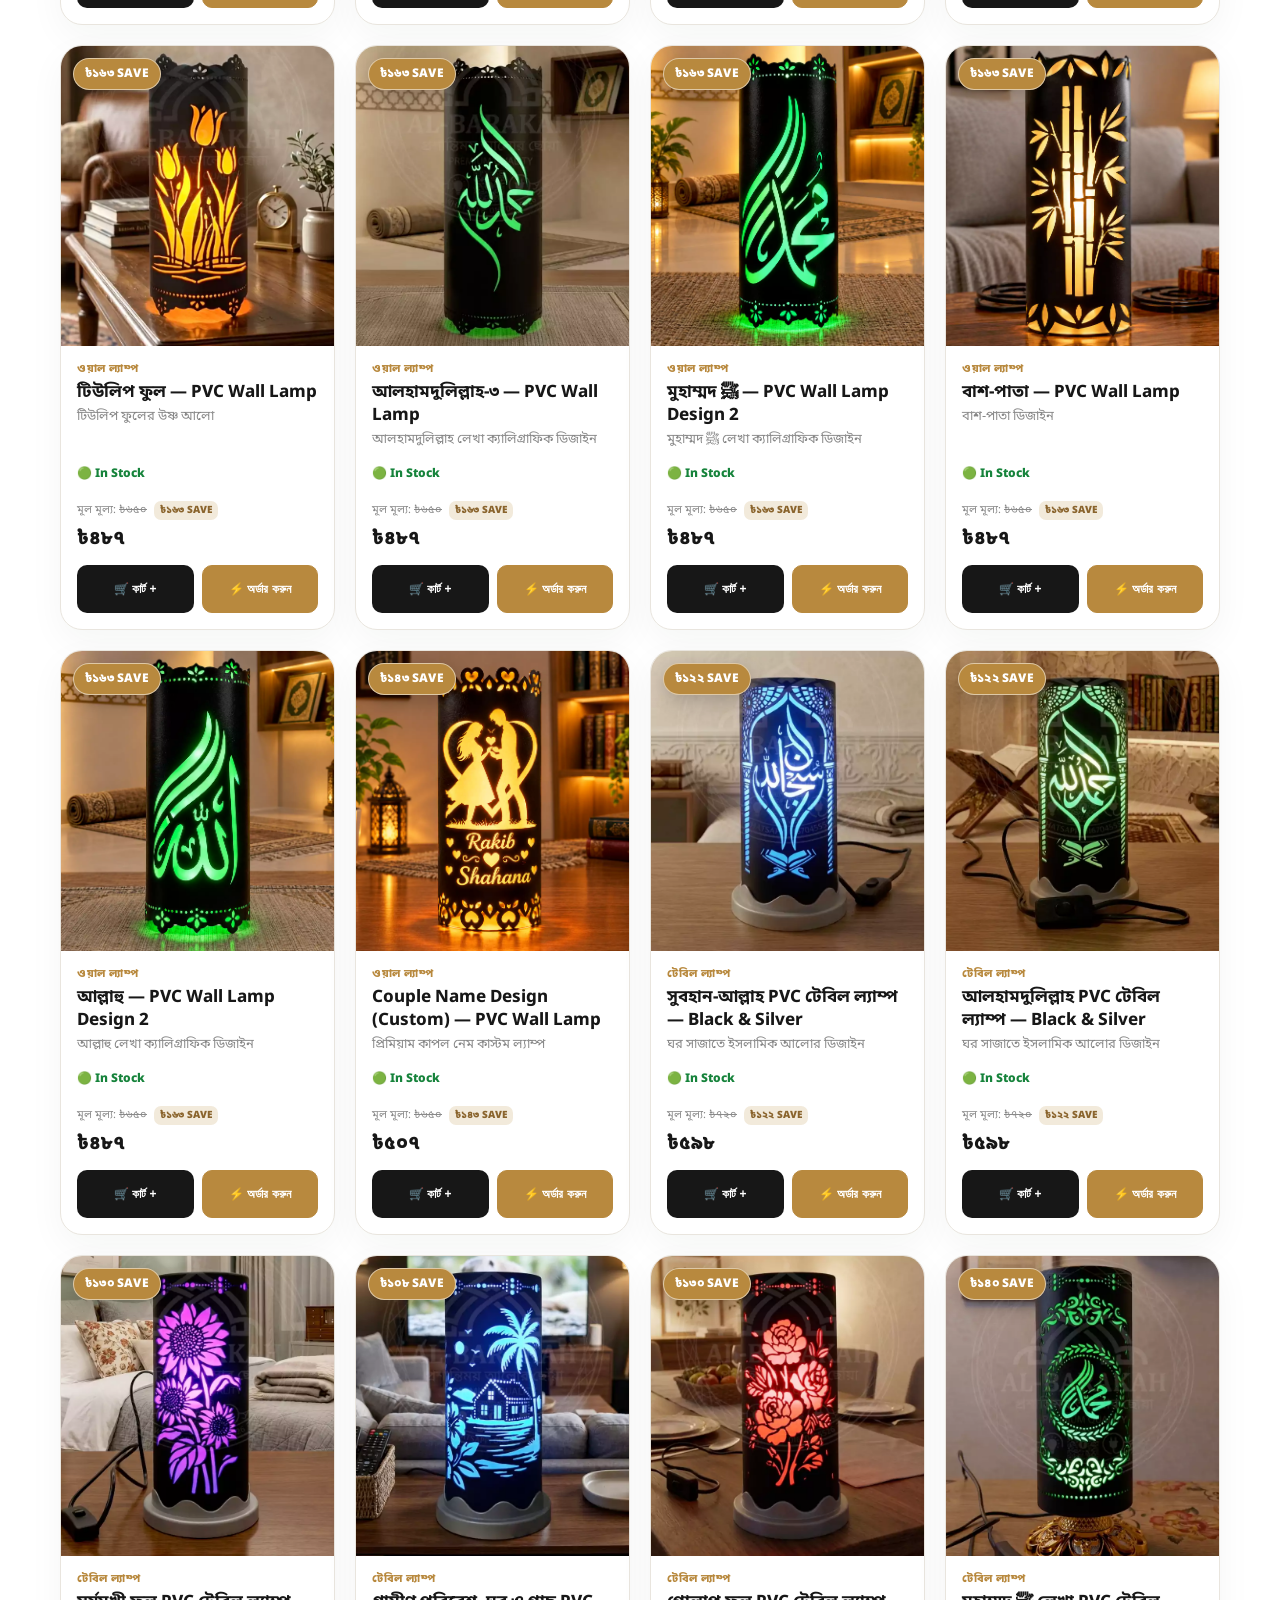
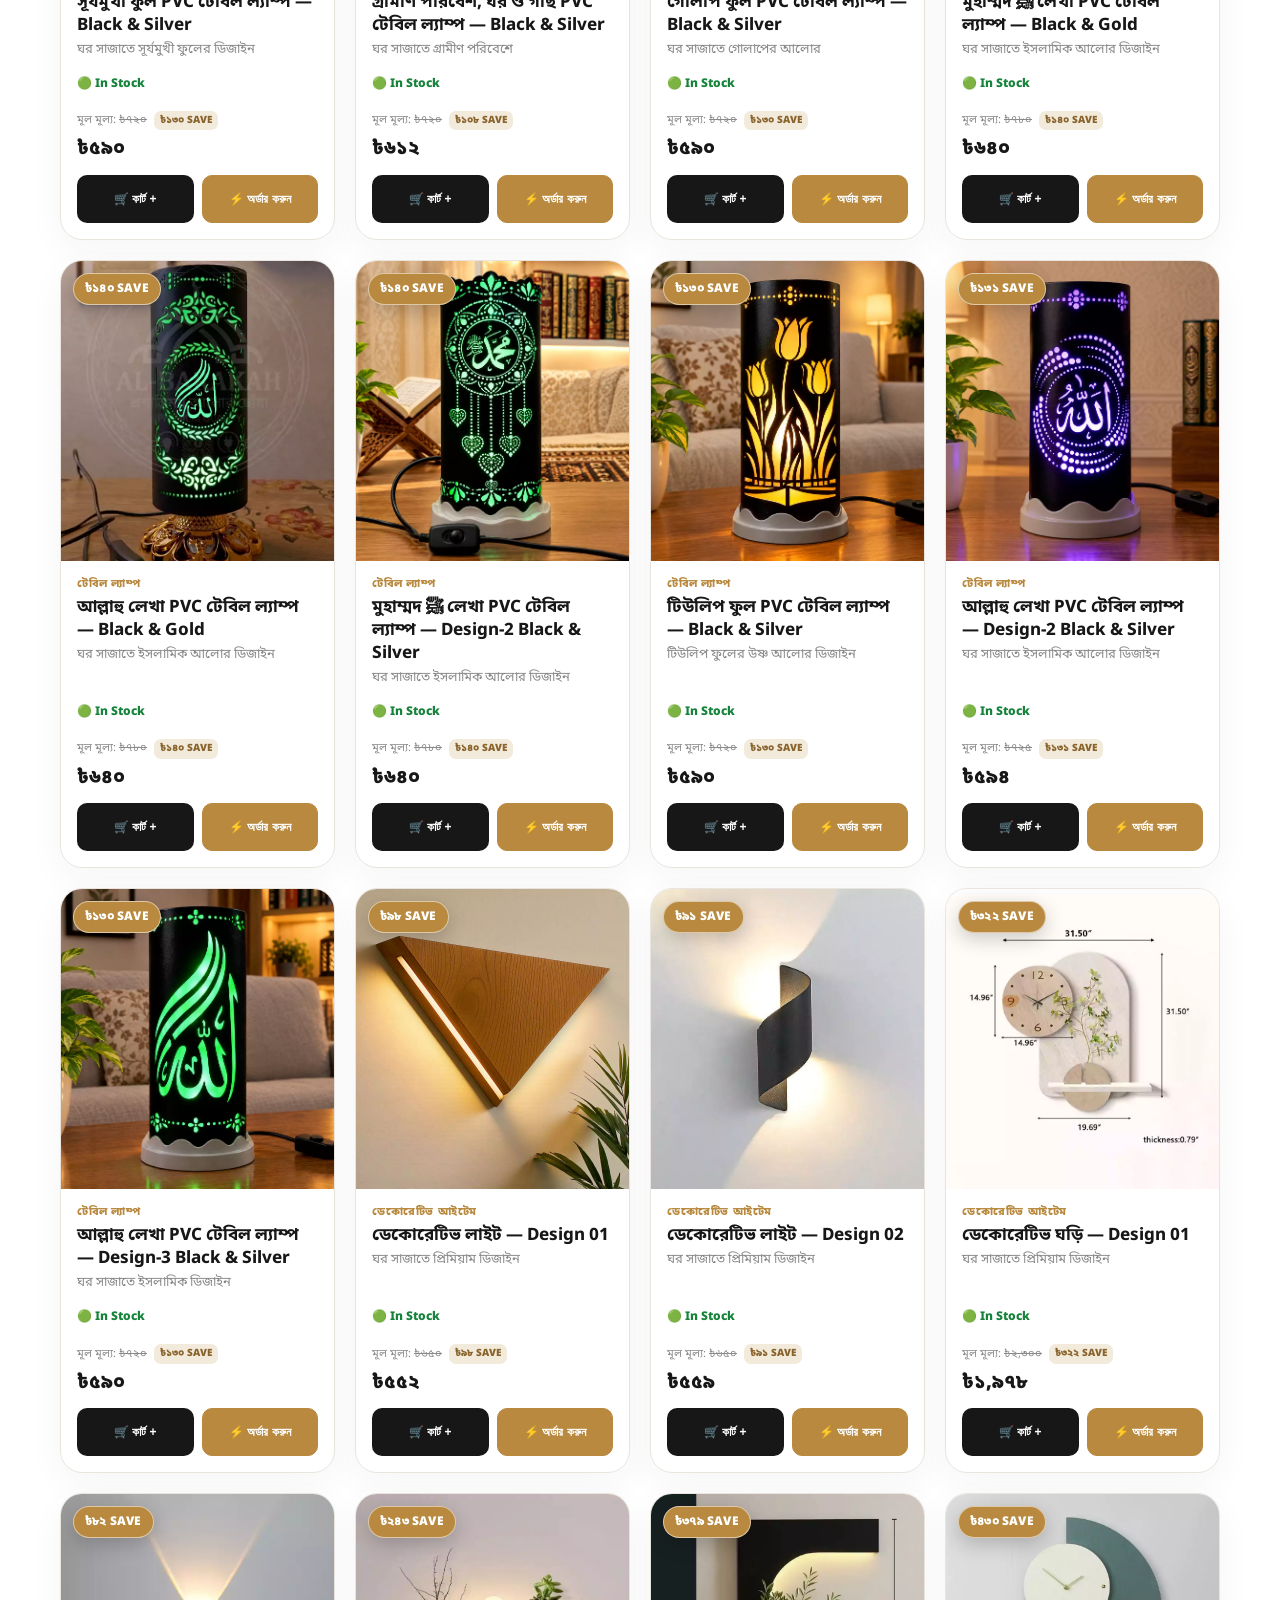
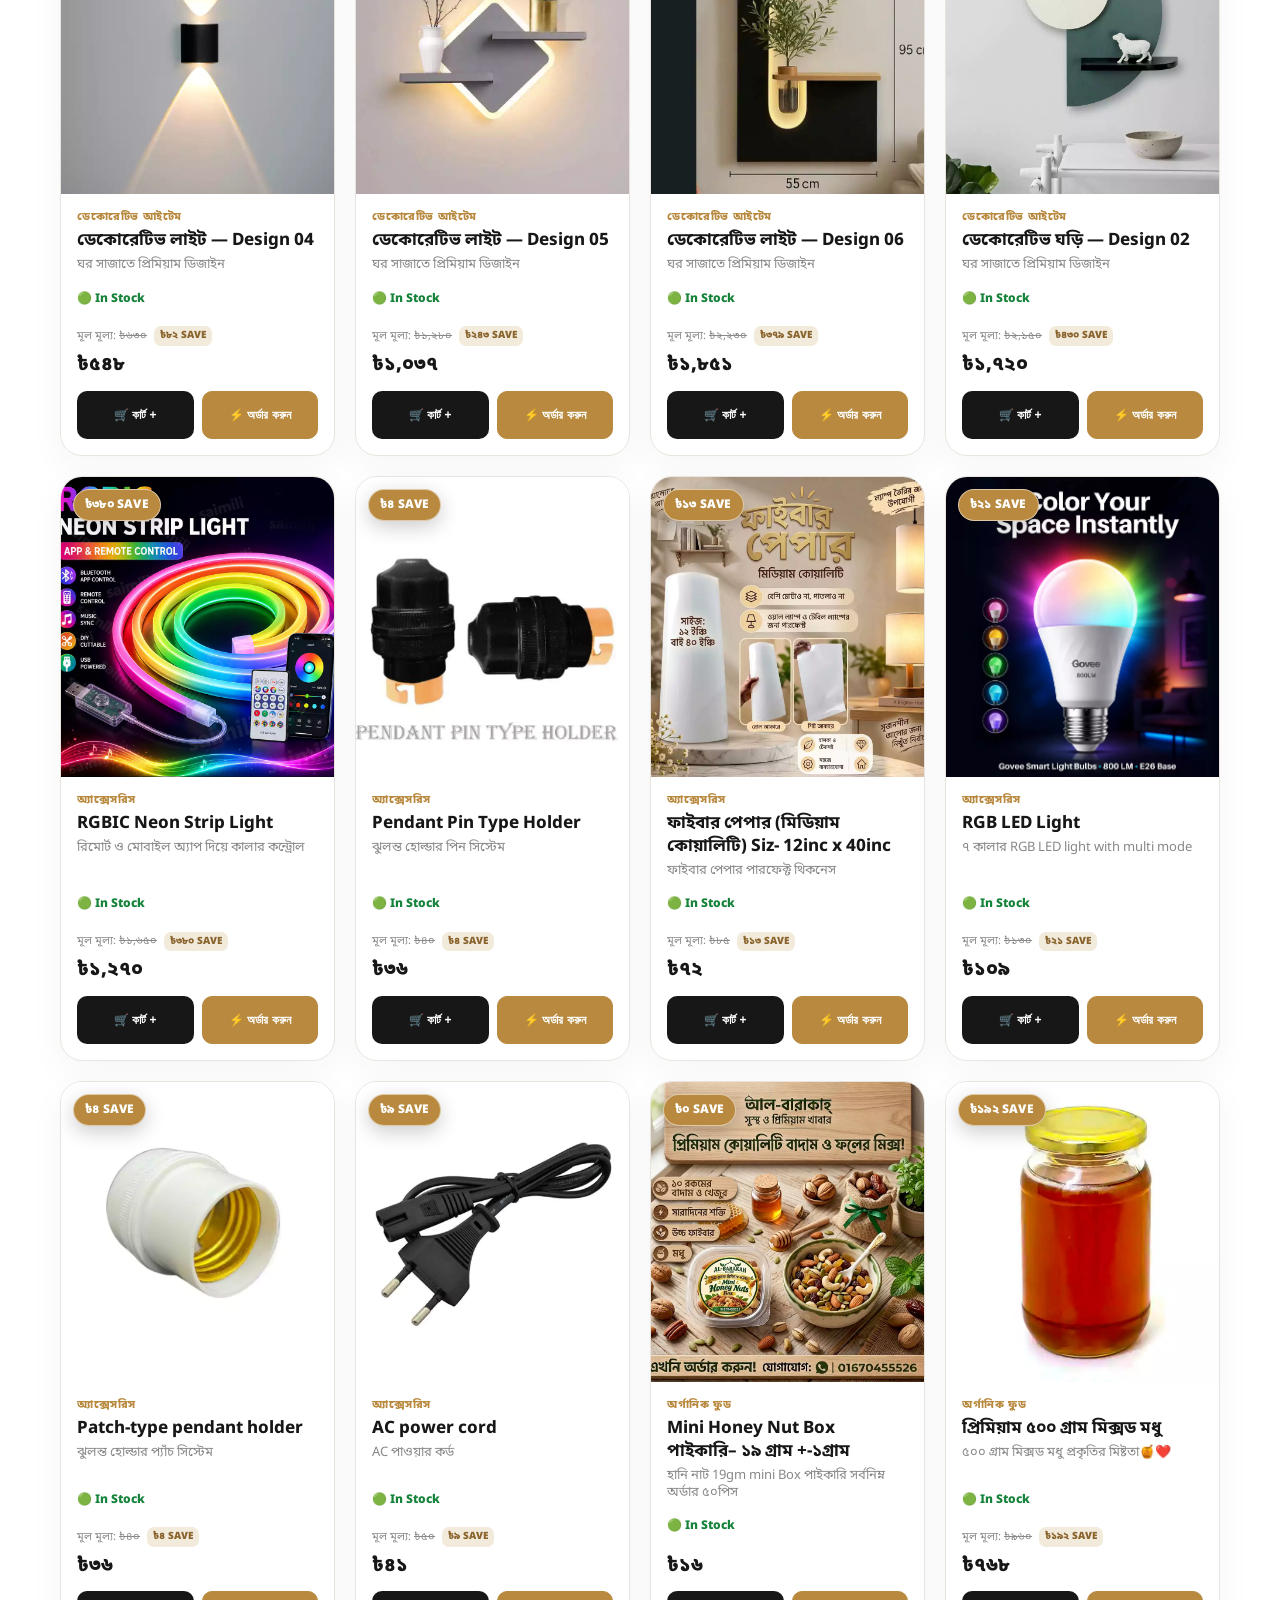
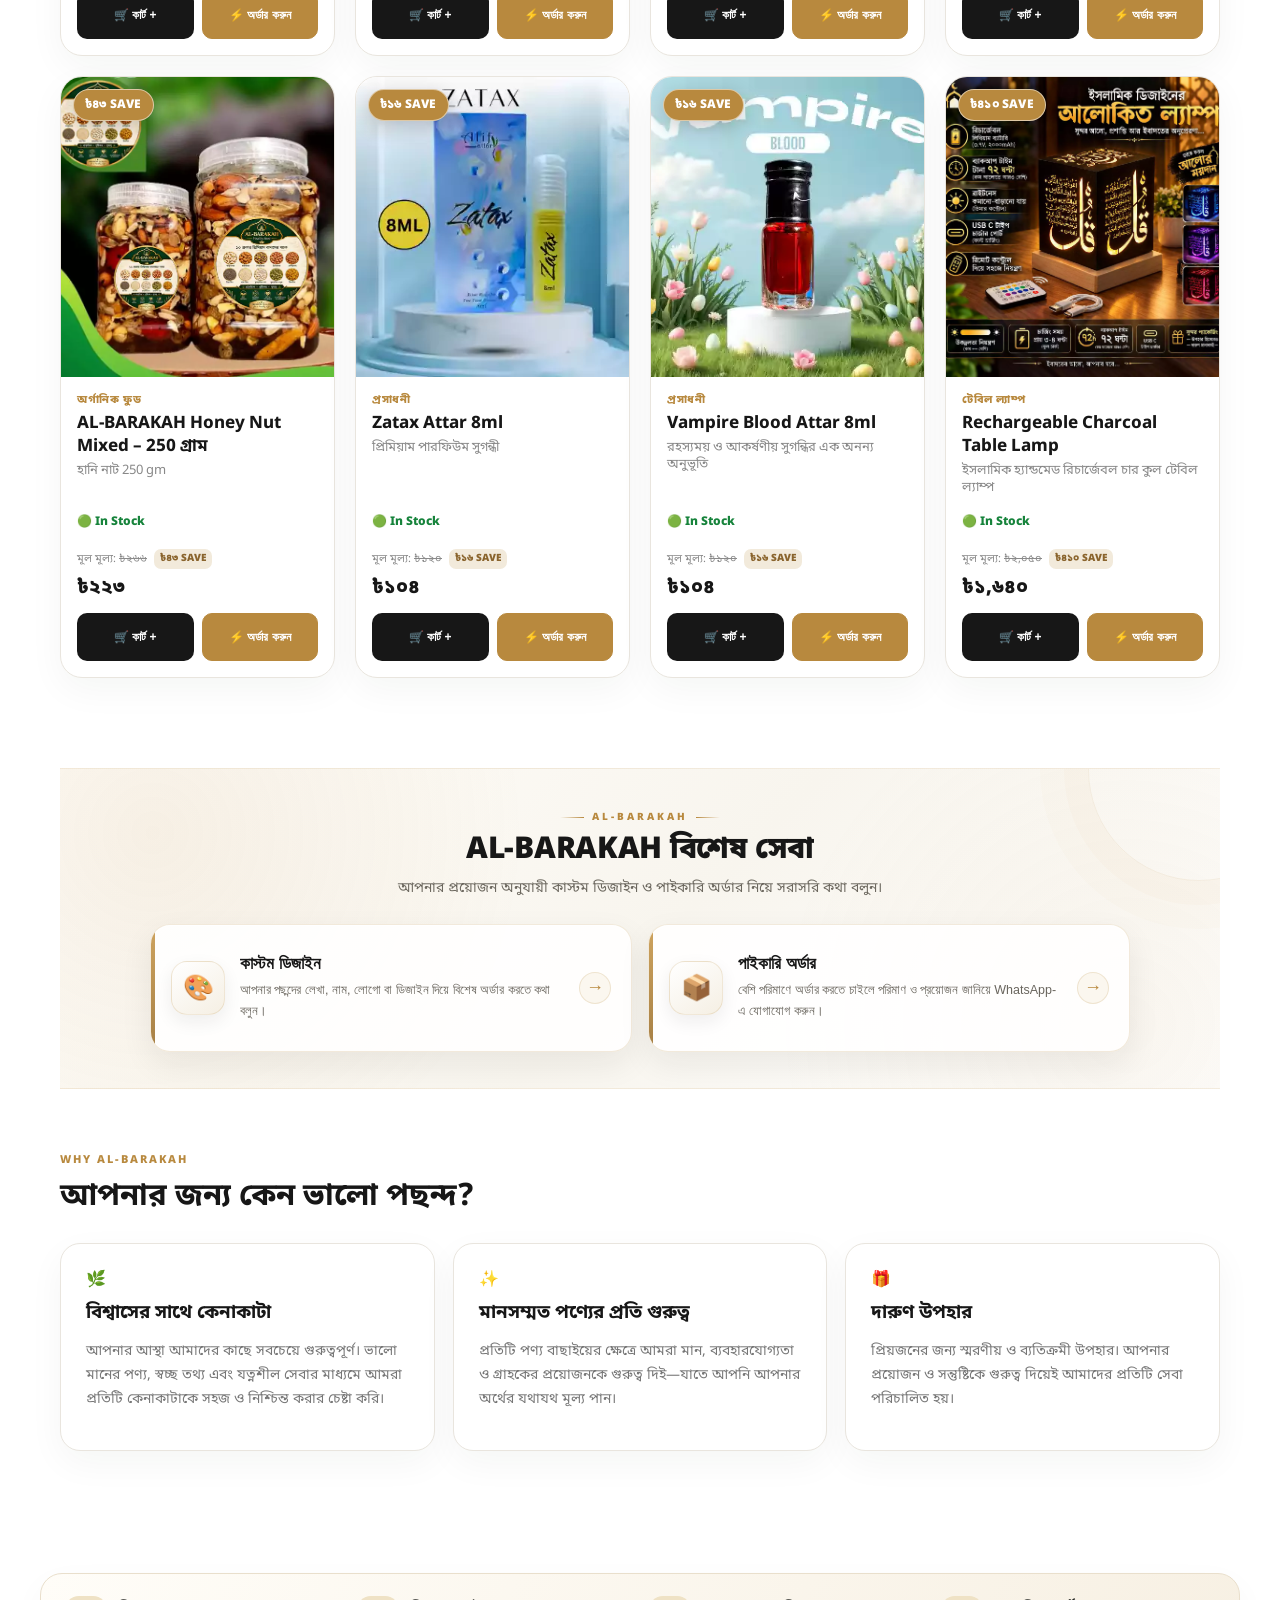
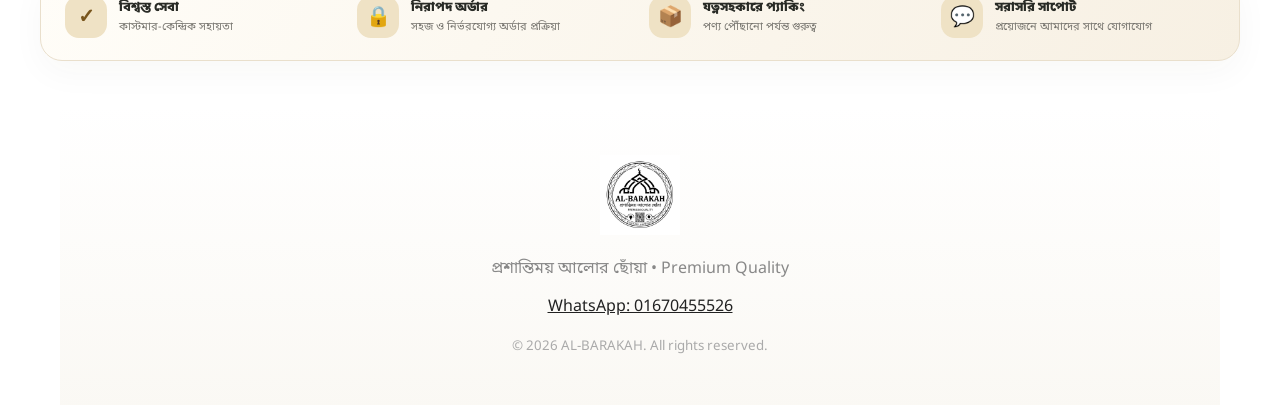
==== commit d750a6cf: "Update index.html" ====
--- a/index.html
+++ b/index.html
@@ -4,6 +4,8 @@
 <meta charset="UTF-8">
 <meta name="viewport" content="width=device-width, initial-scale=1.0">
 <title>AL-BARAKAH | Premium Products in Bangladesh</title>
+<link rel="icon" type="image/webp" href="images/logo.webp">
+<link rel="apple-touch-icon" href="images/logo.webp">
 <meta name="description" content="AL-BARAKAH Premium Decorative Lamp">
 <link rel="stylesheet" href="style.css">
 <script>
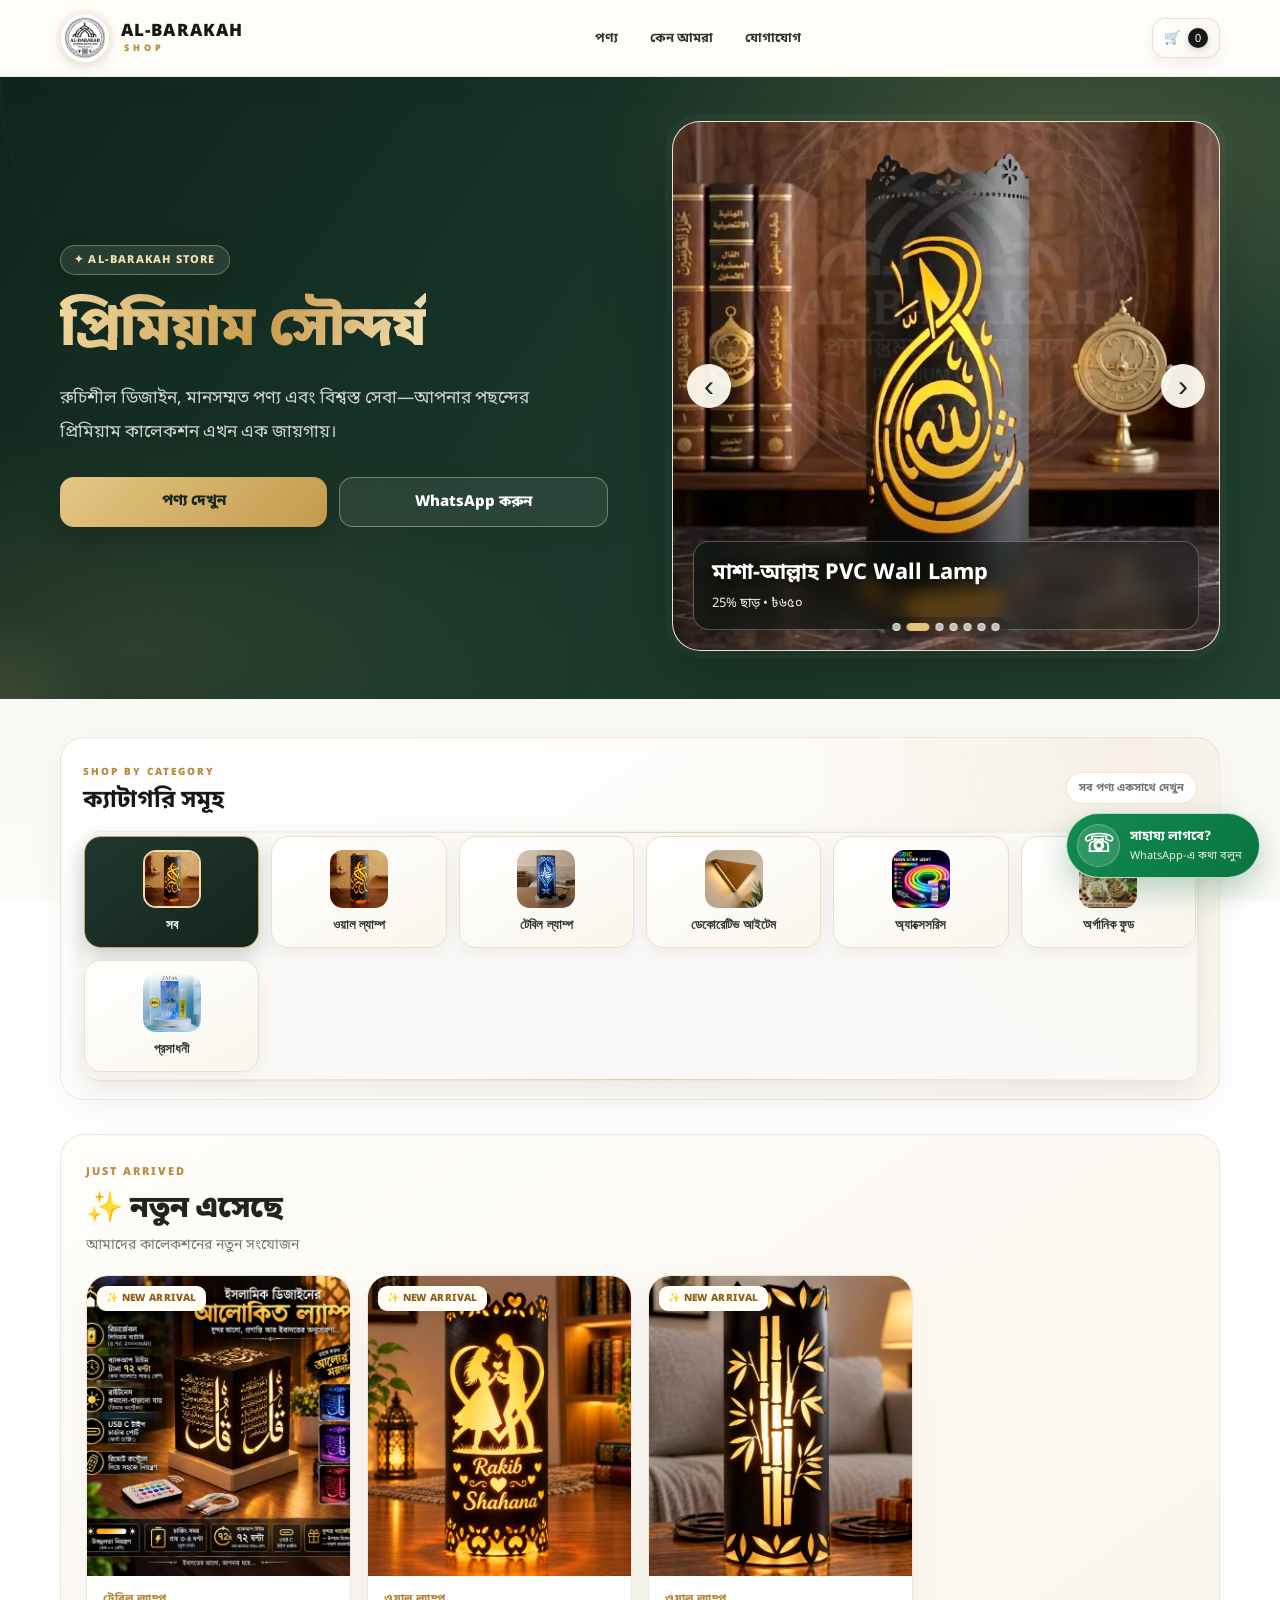
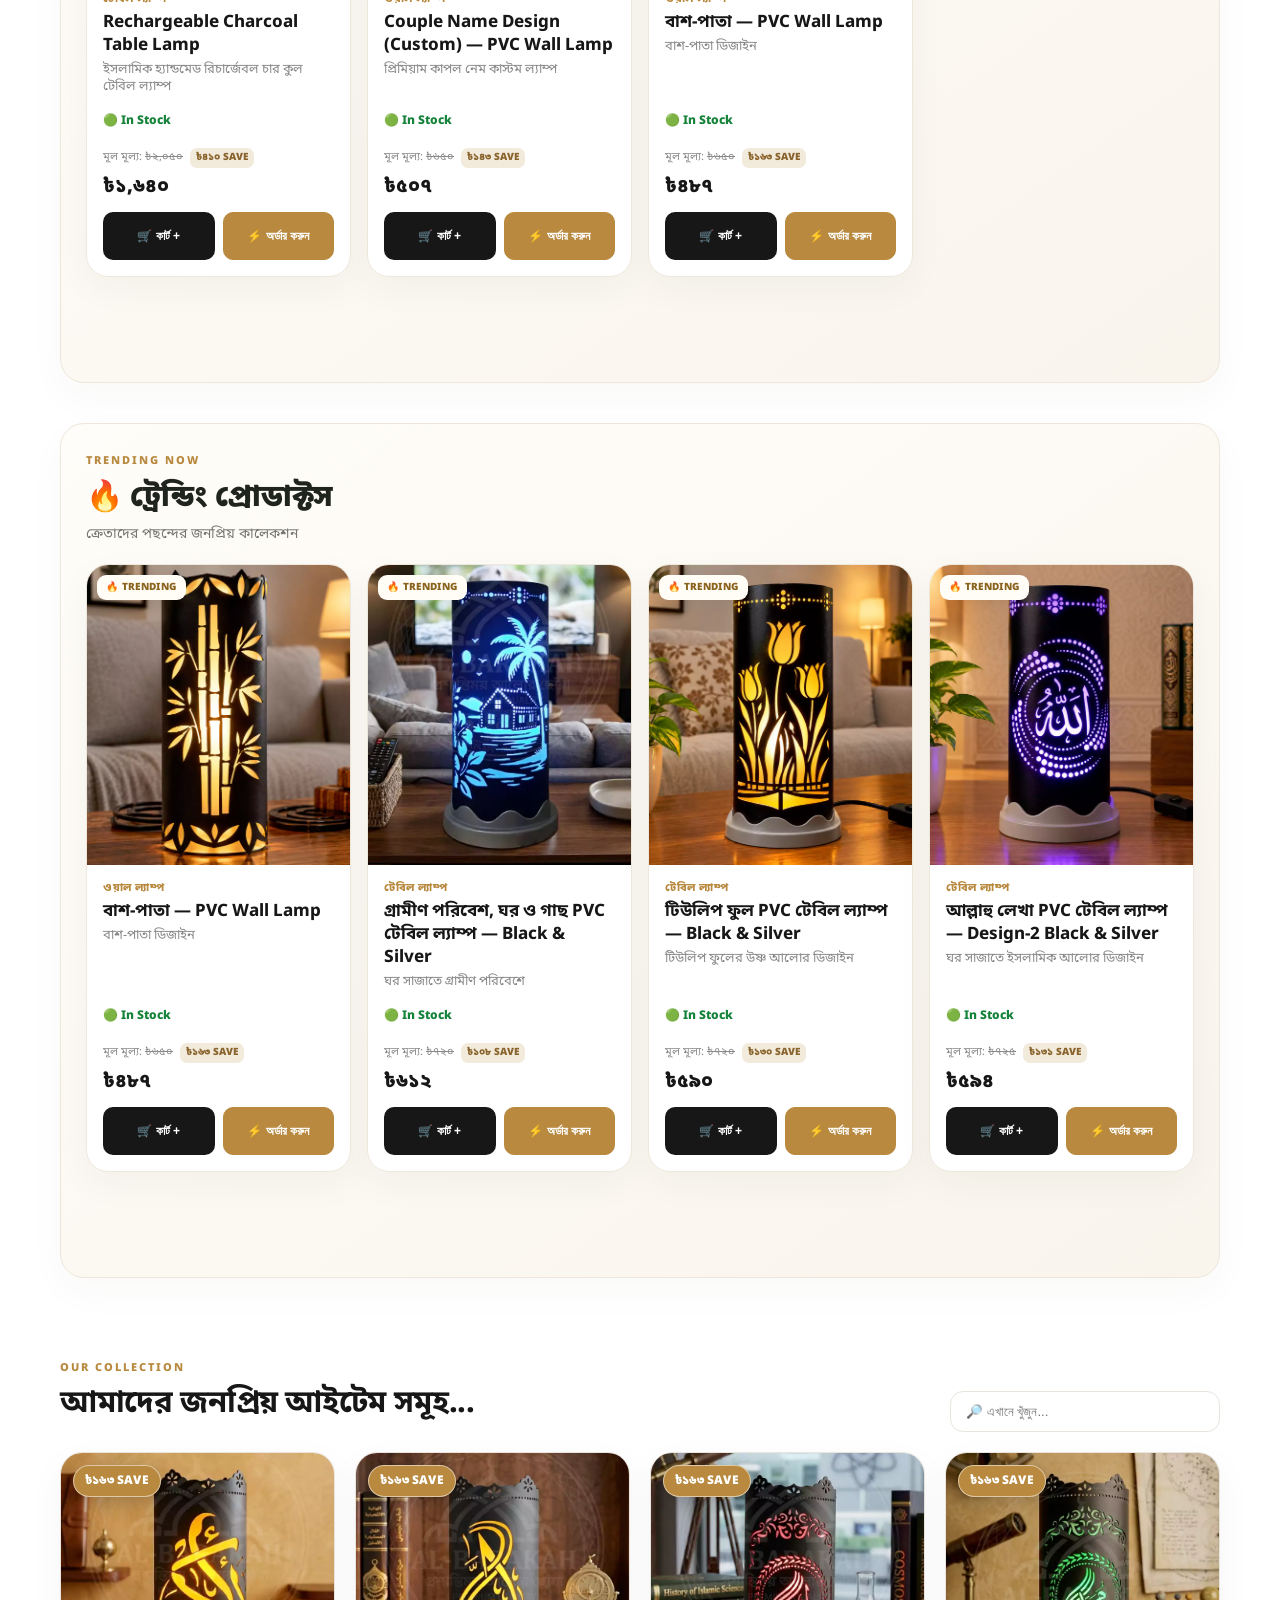
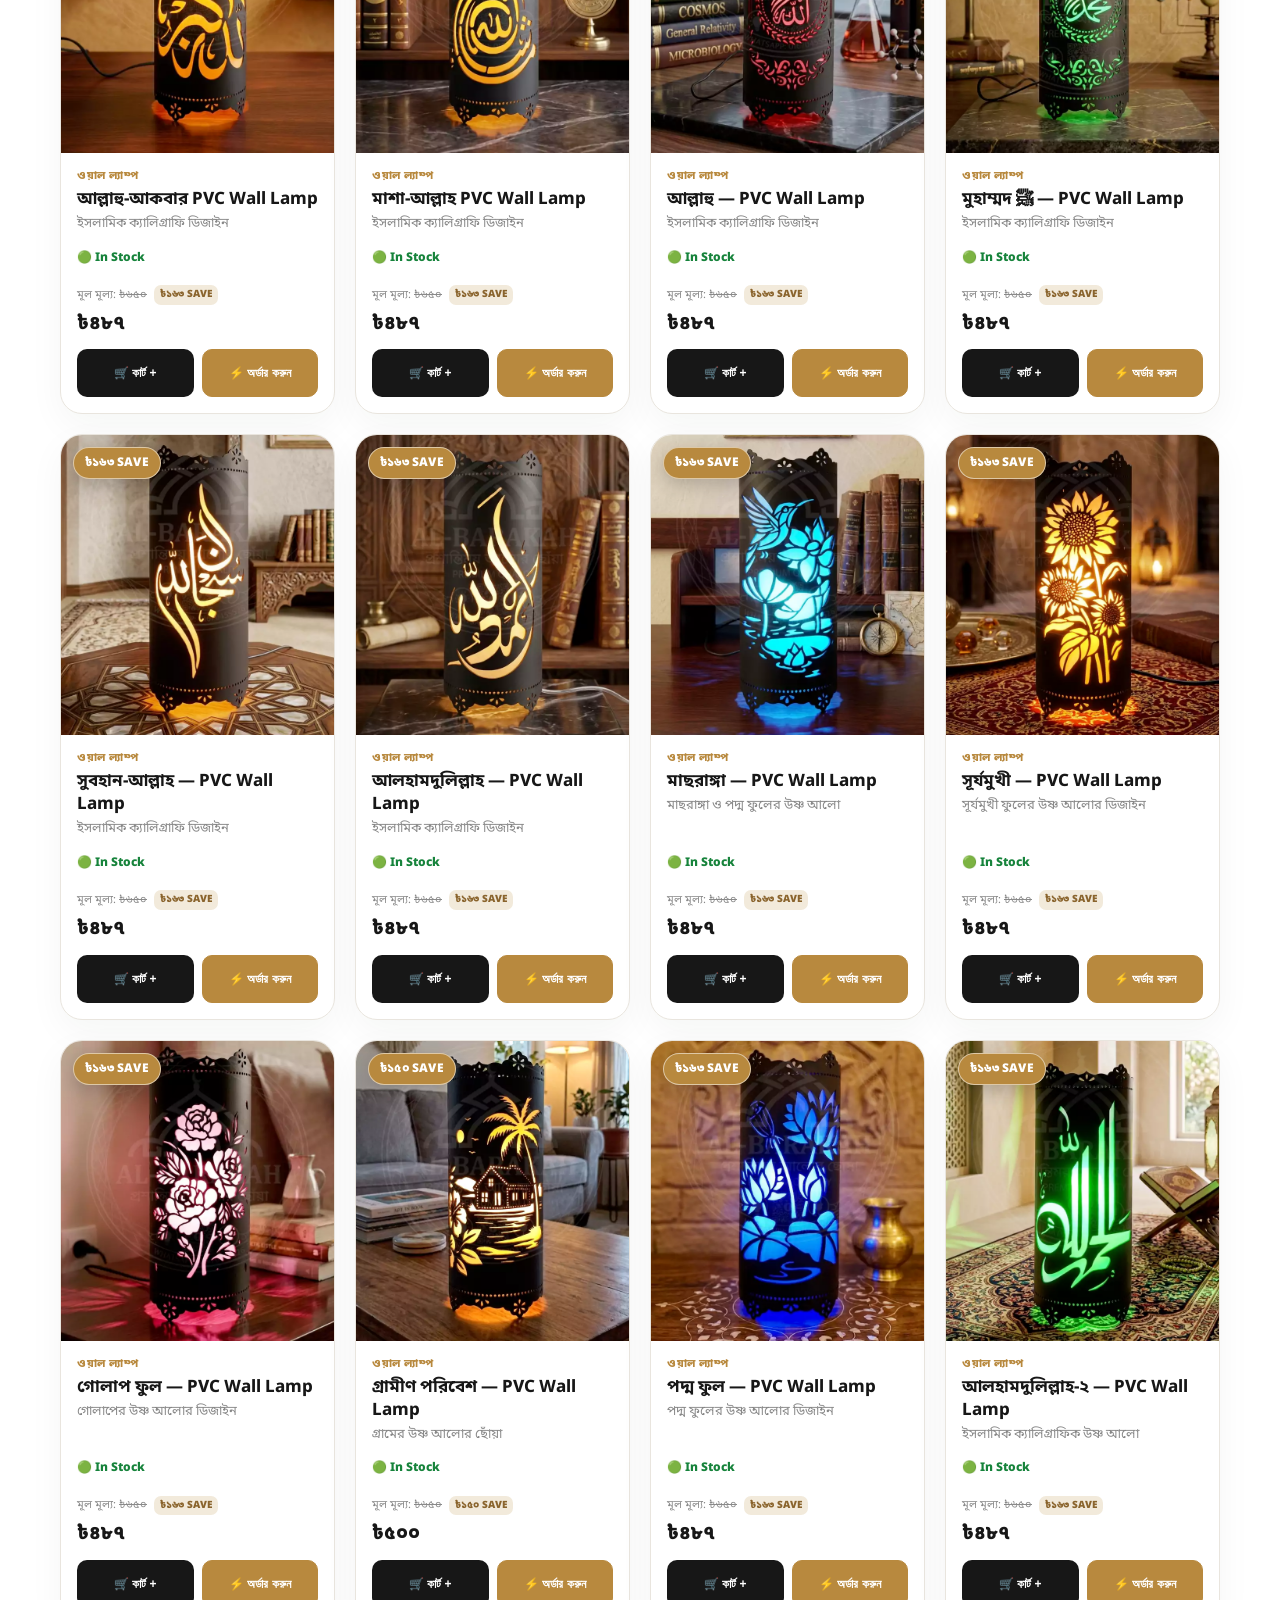
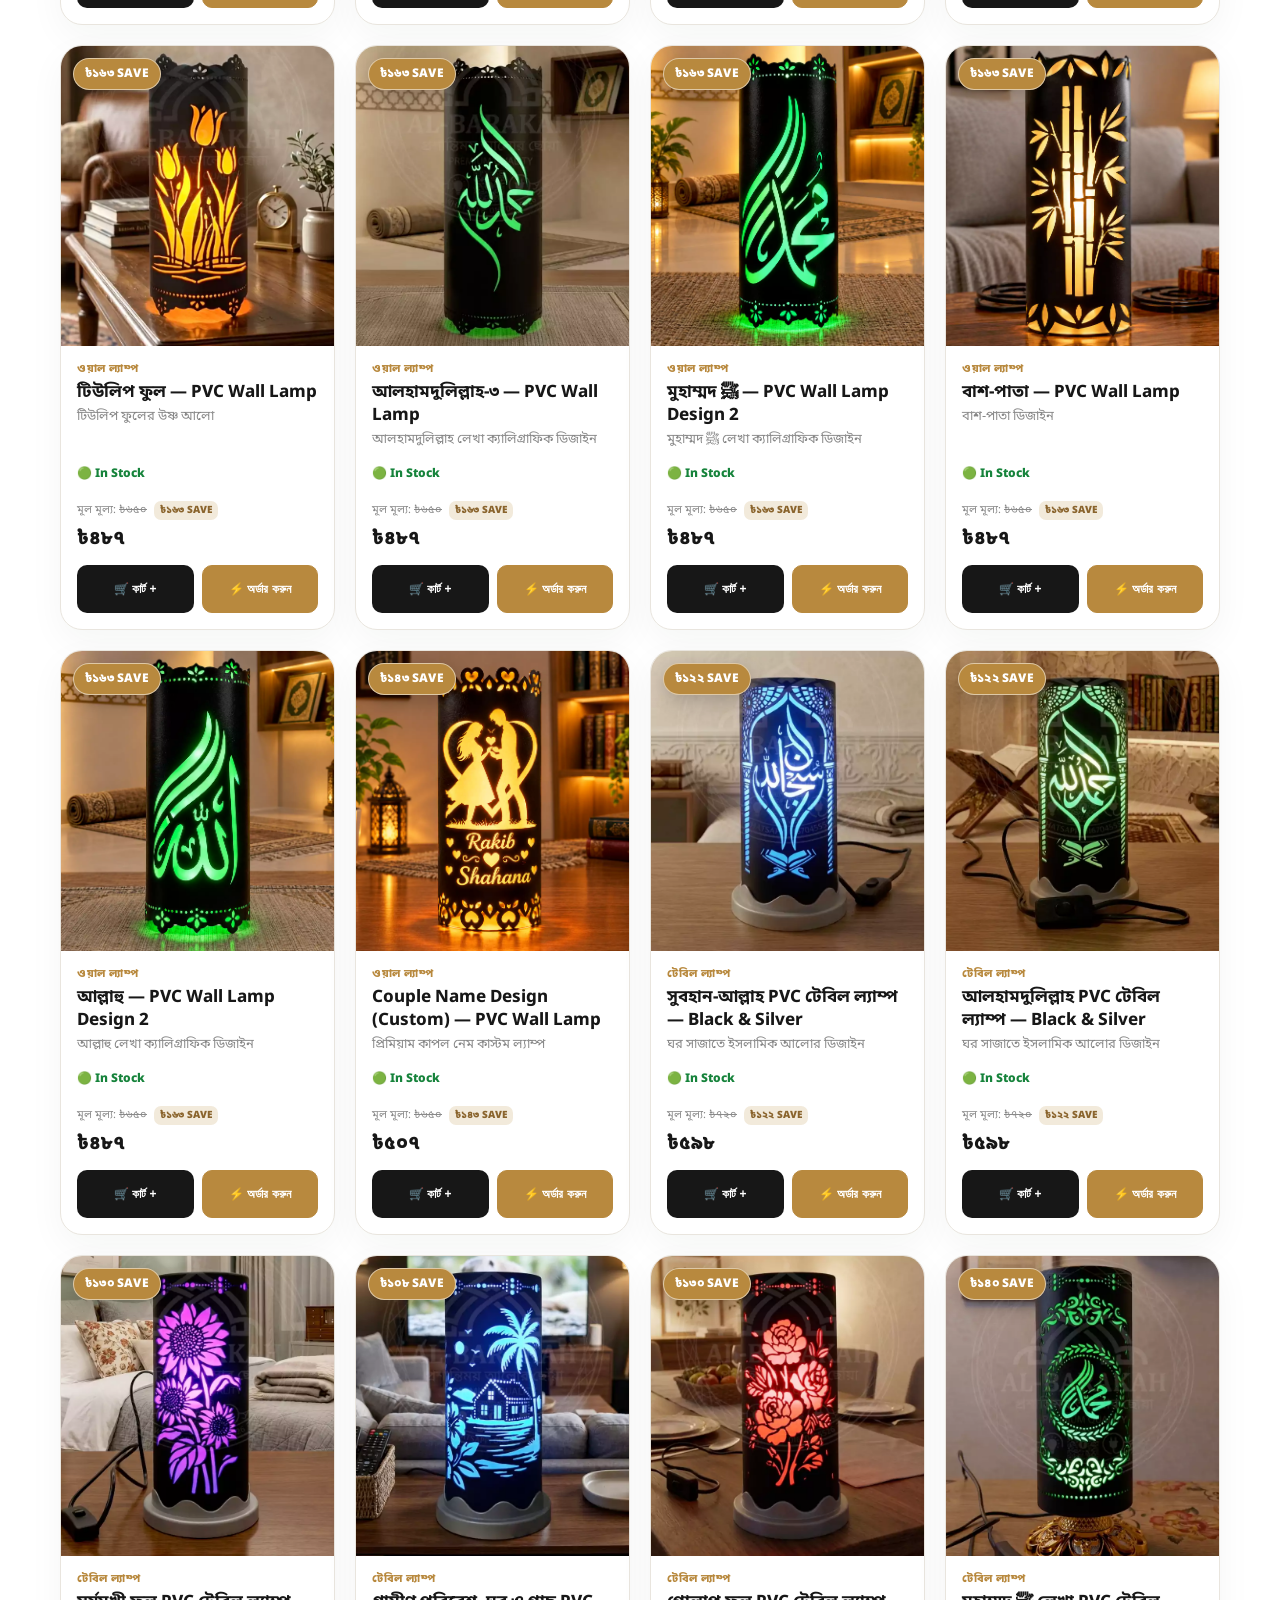
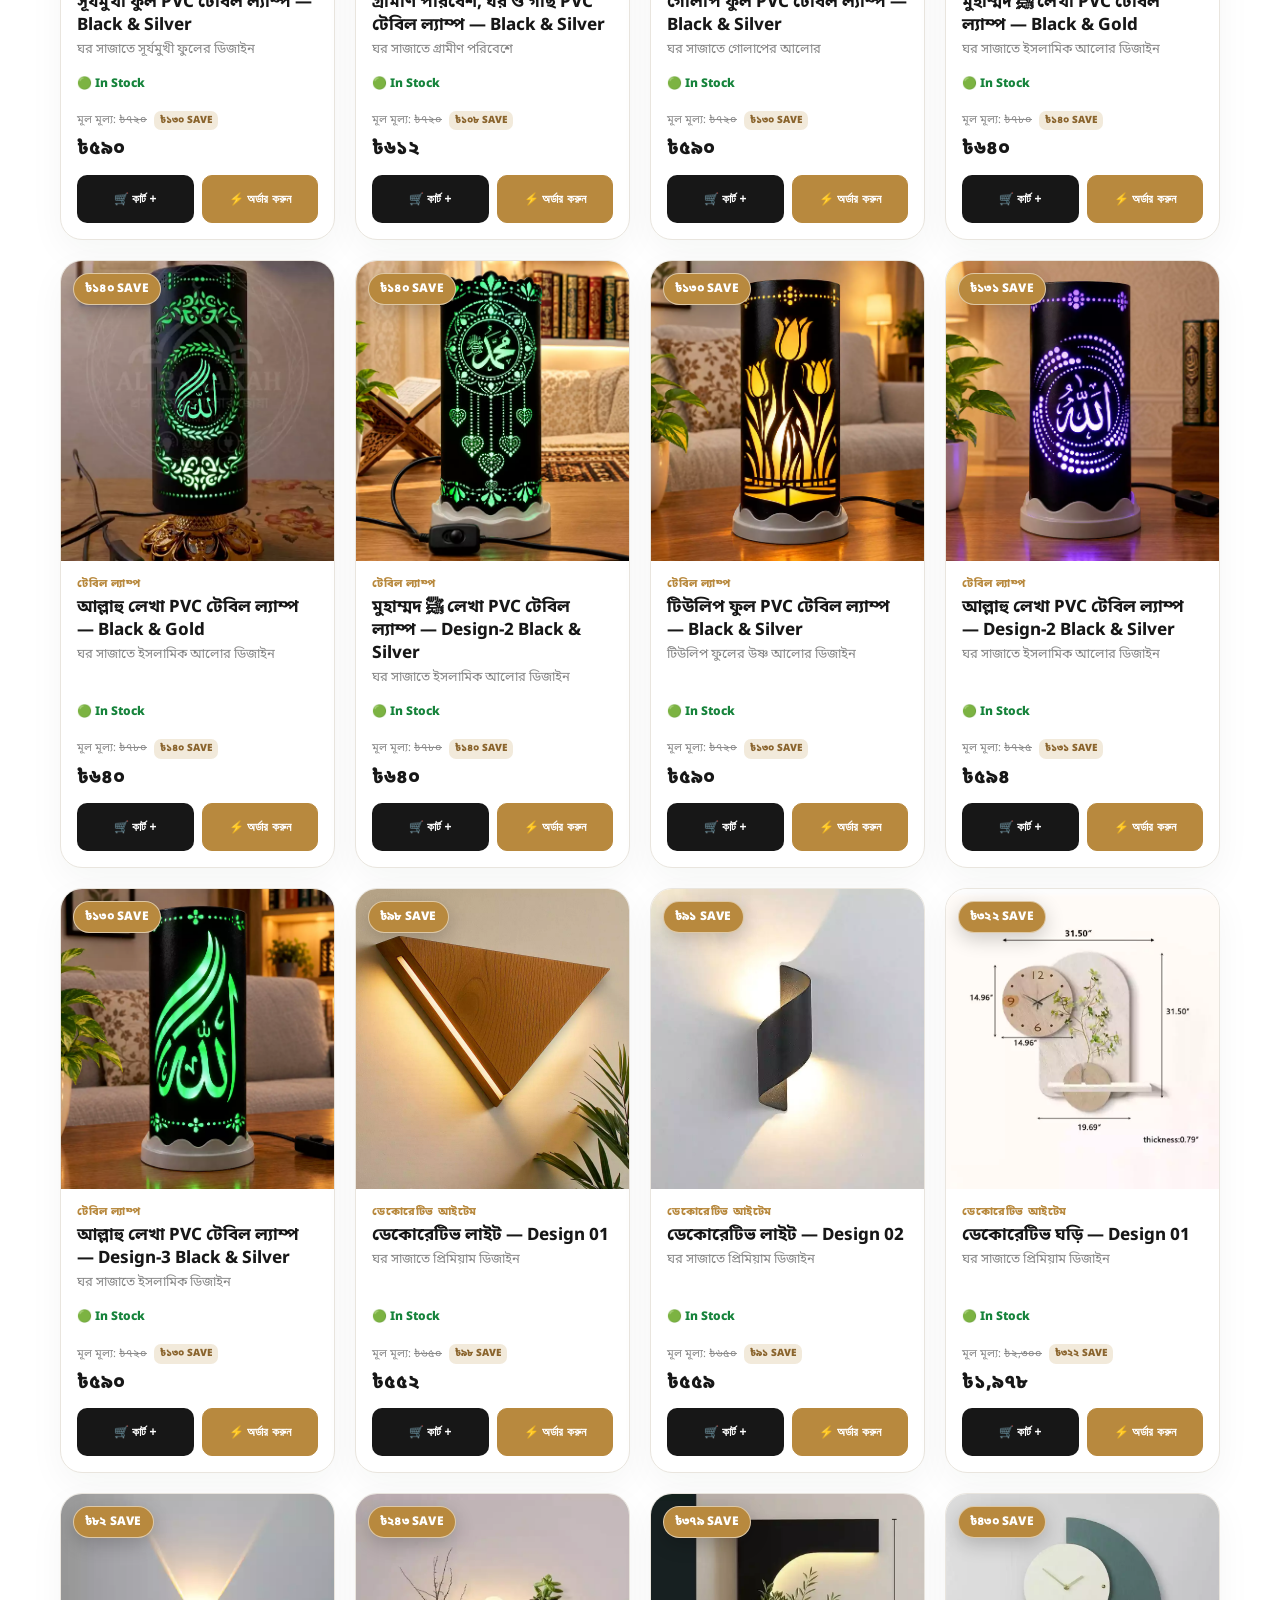
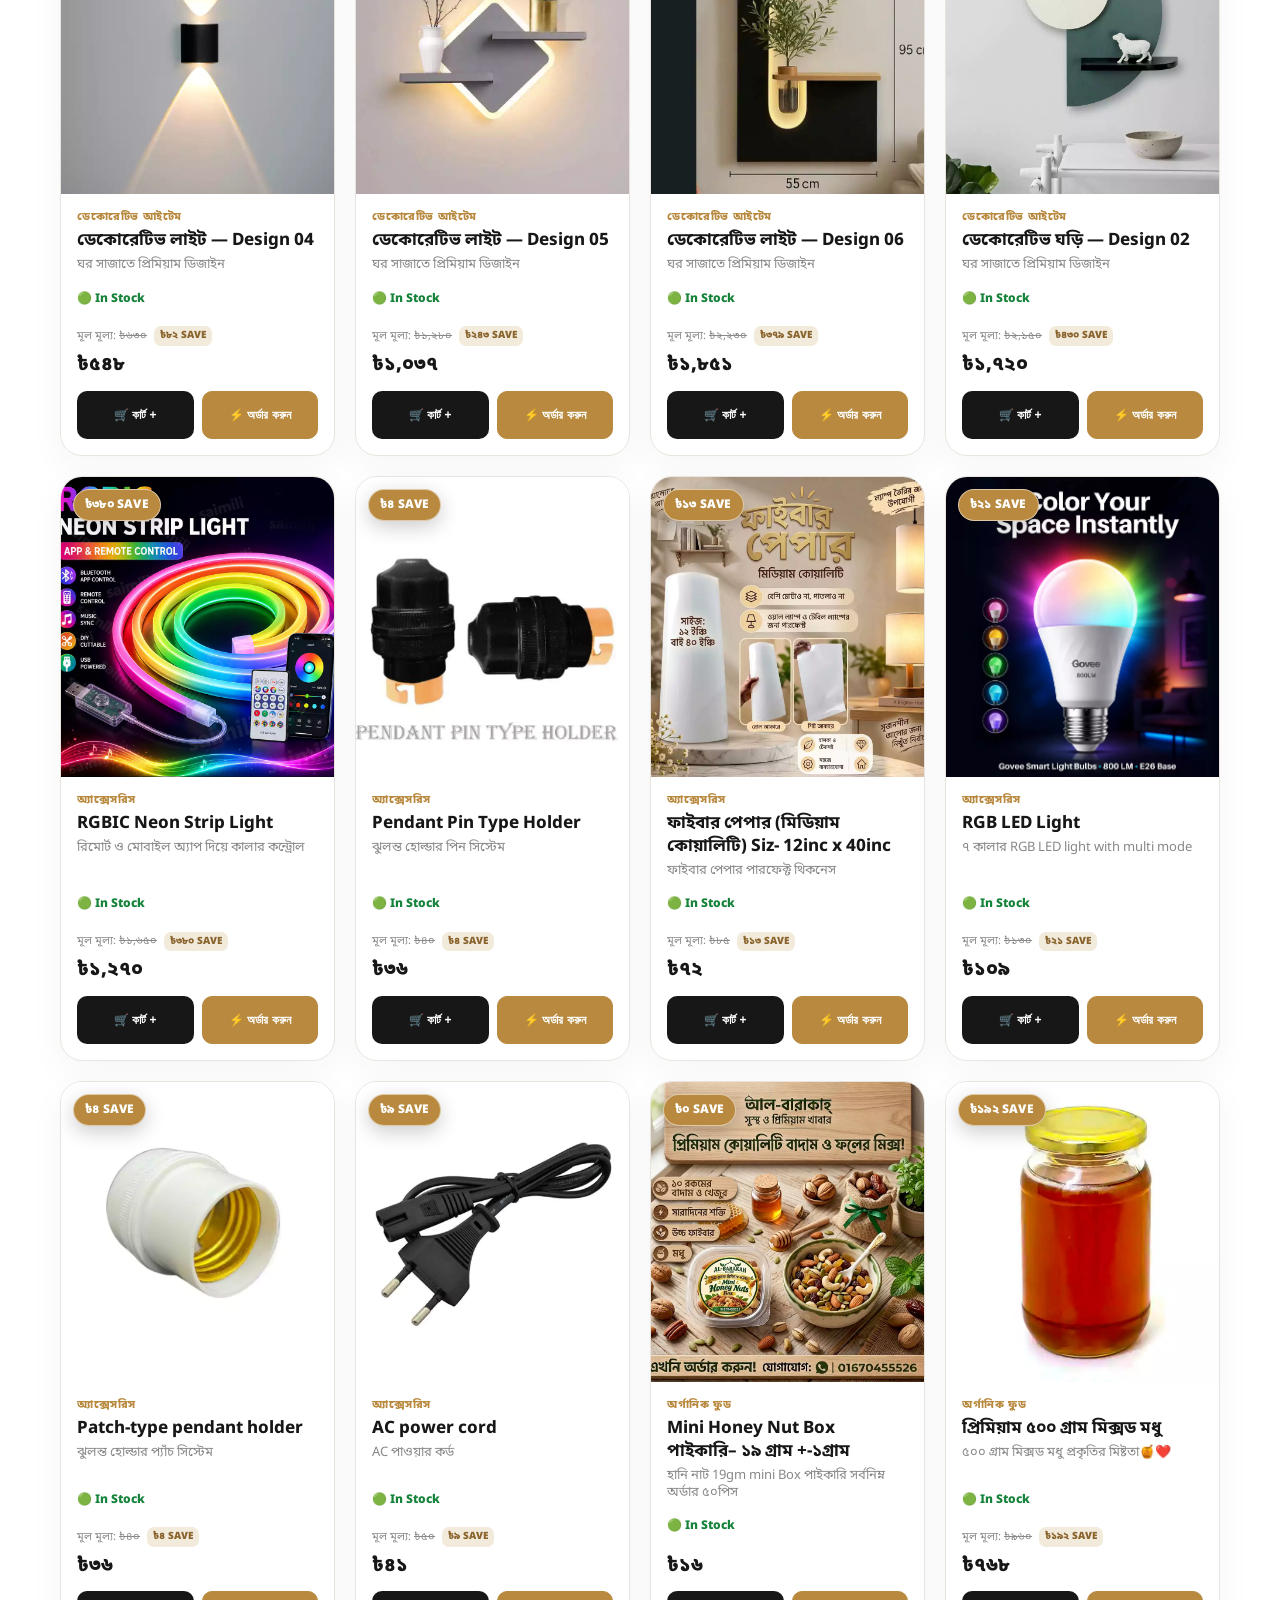
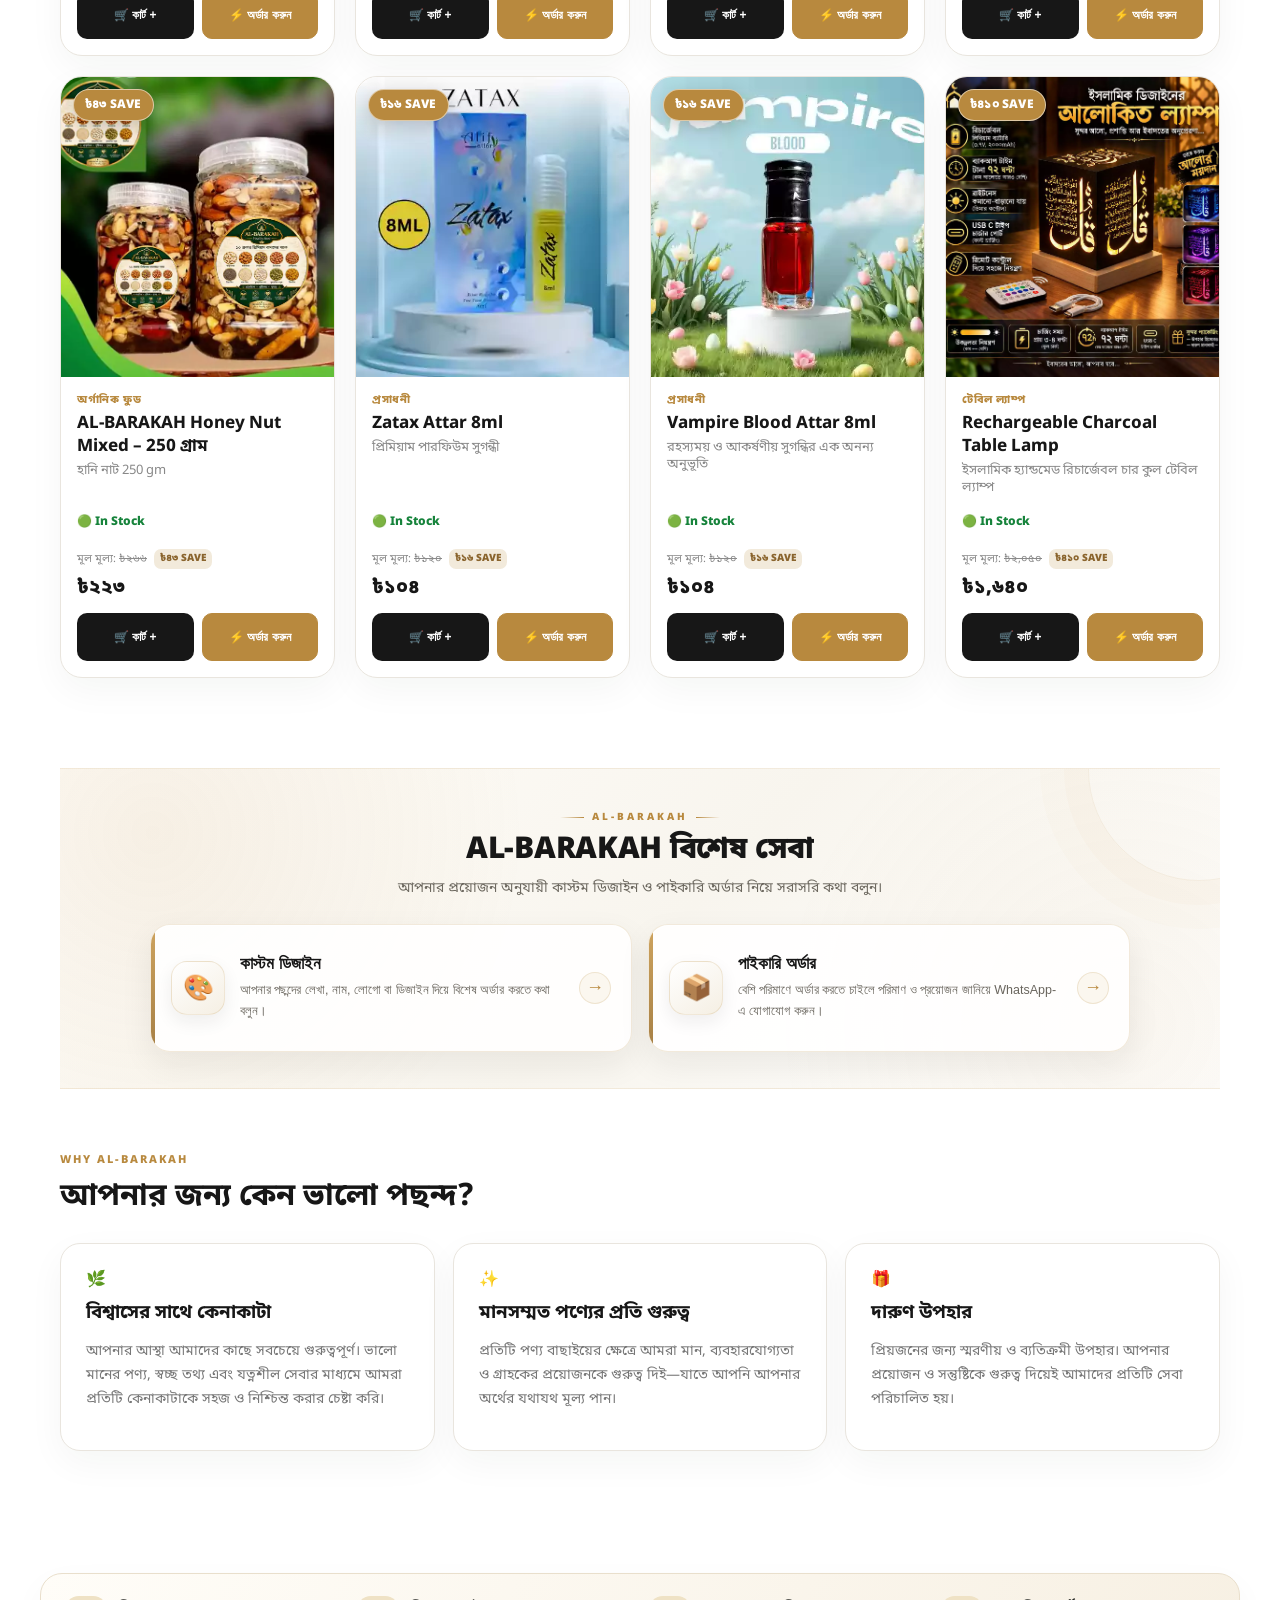
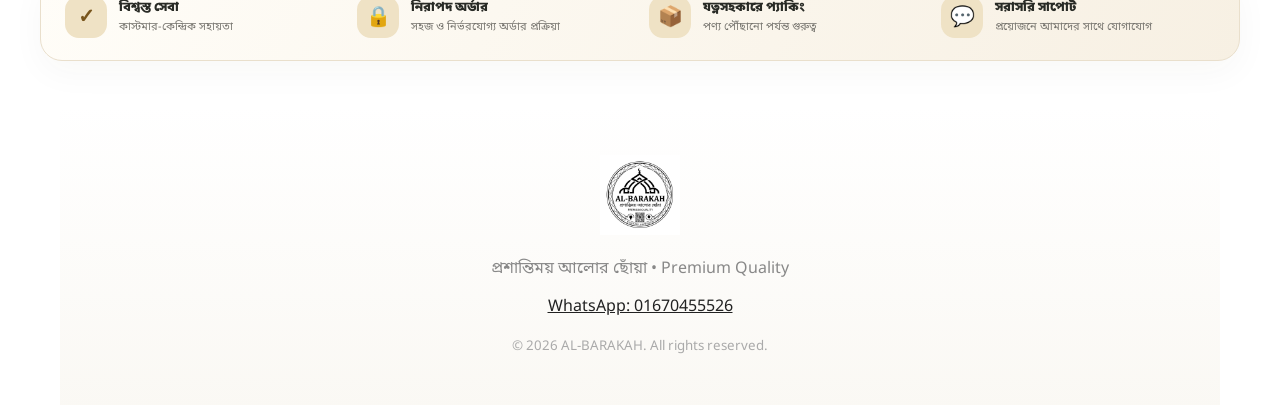
==== commit 3f3563fc: "Update index.html" ====
--- a/index.html
+++ b/index.html
@@ -4,8 +4,13 @@
 <meta charset="UTF-8">
 <meta name="viewport" content="width=device-width, initial-scale=1.0">
 <title>AL-BARAKAH | Premium Products in Bangladesh</title>
+<!-- AL-BARAKAH Premium Favicon -->
 <link rel="icon" type="image/webp" href="images/logo.webp">
+<link rel="shortcut icon" type="image/webp" href="images/logo.webp">
 <link rel="apple-touch-icon" href="images/logo.webp">
+<!-- Browser Theme Color -->
+<meta name="theme-color" content="#123D2B">
+  
 <meta name="description" content="AL-BARAKAH Premium Decorative Lamp">
 <link rel="stylesheet" href="style.css">
 <script>
